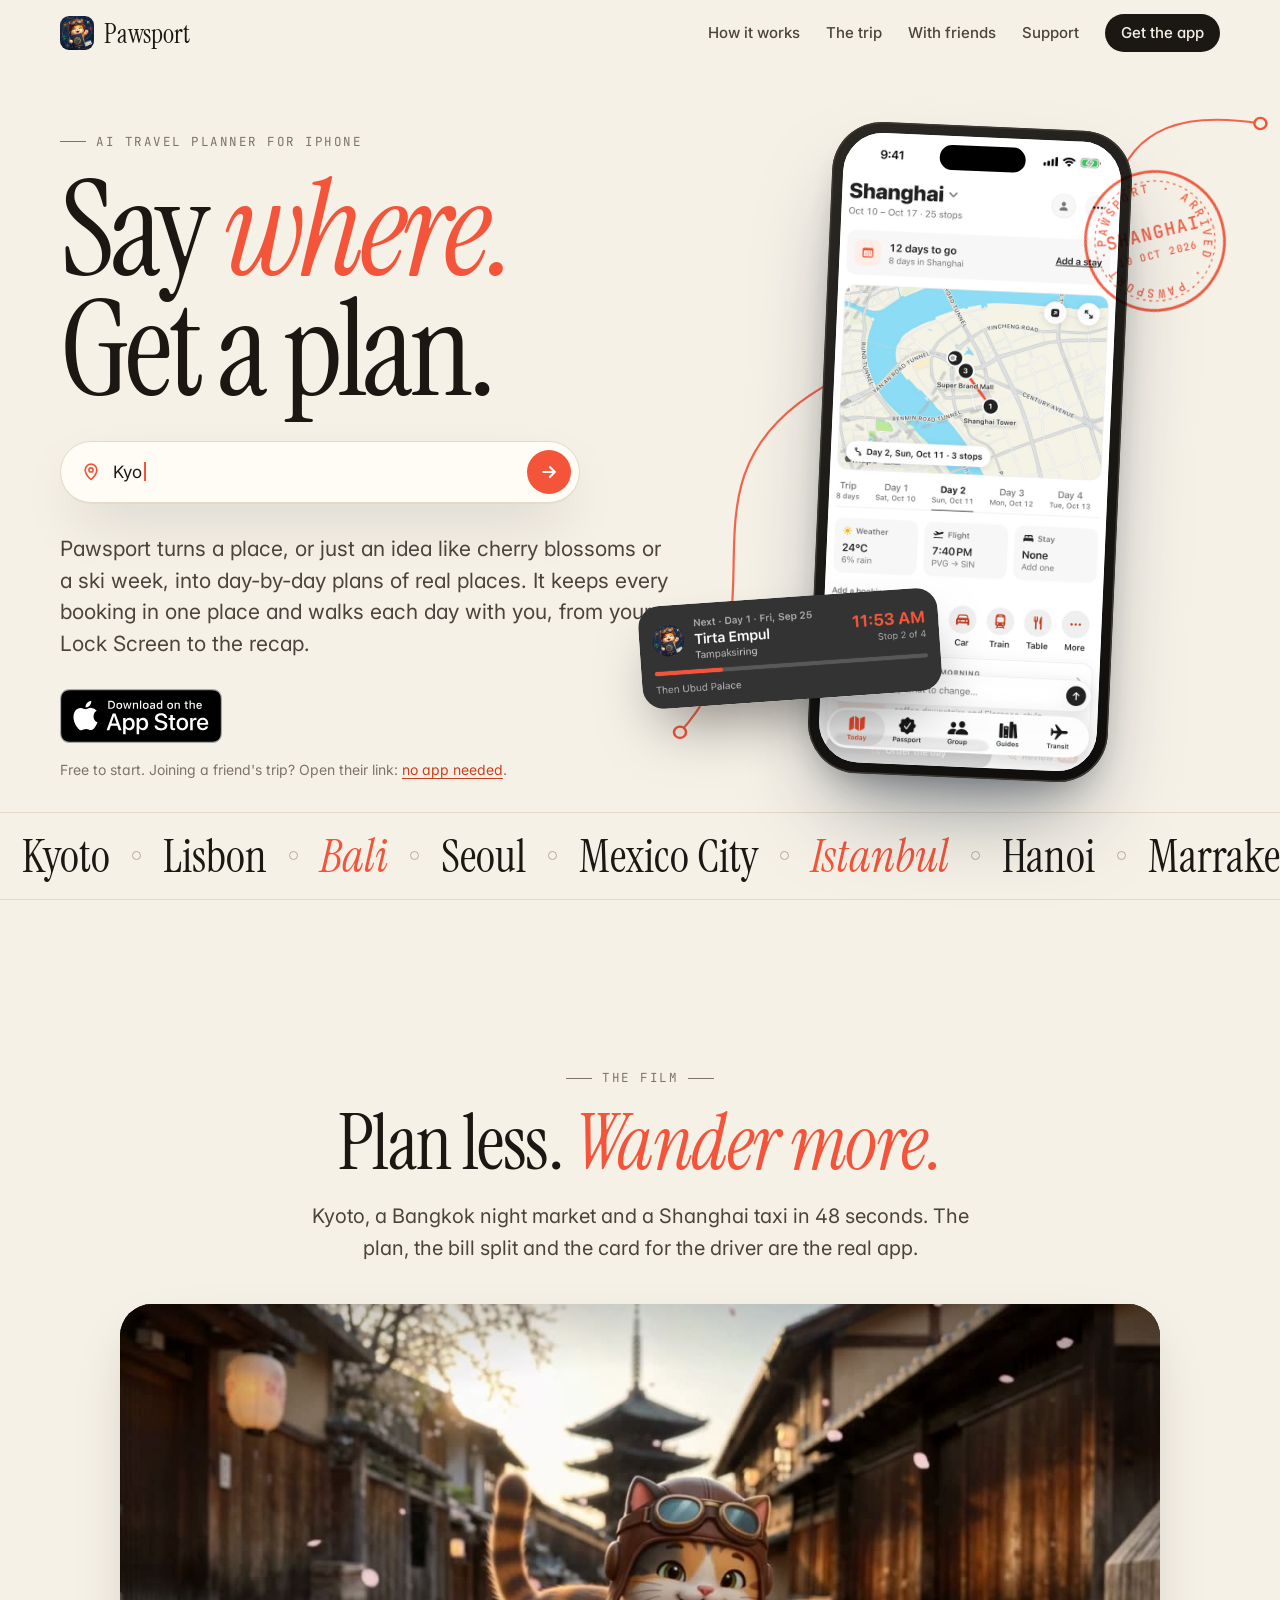
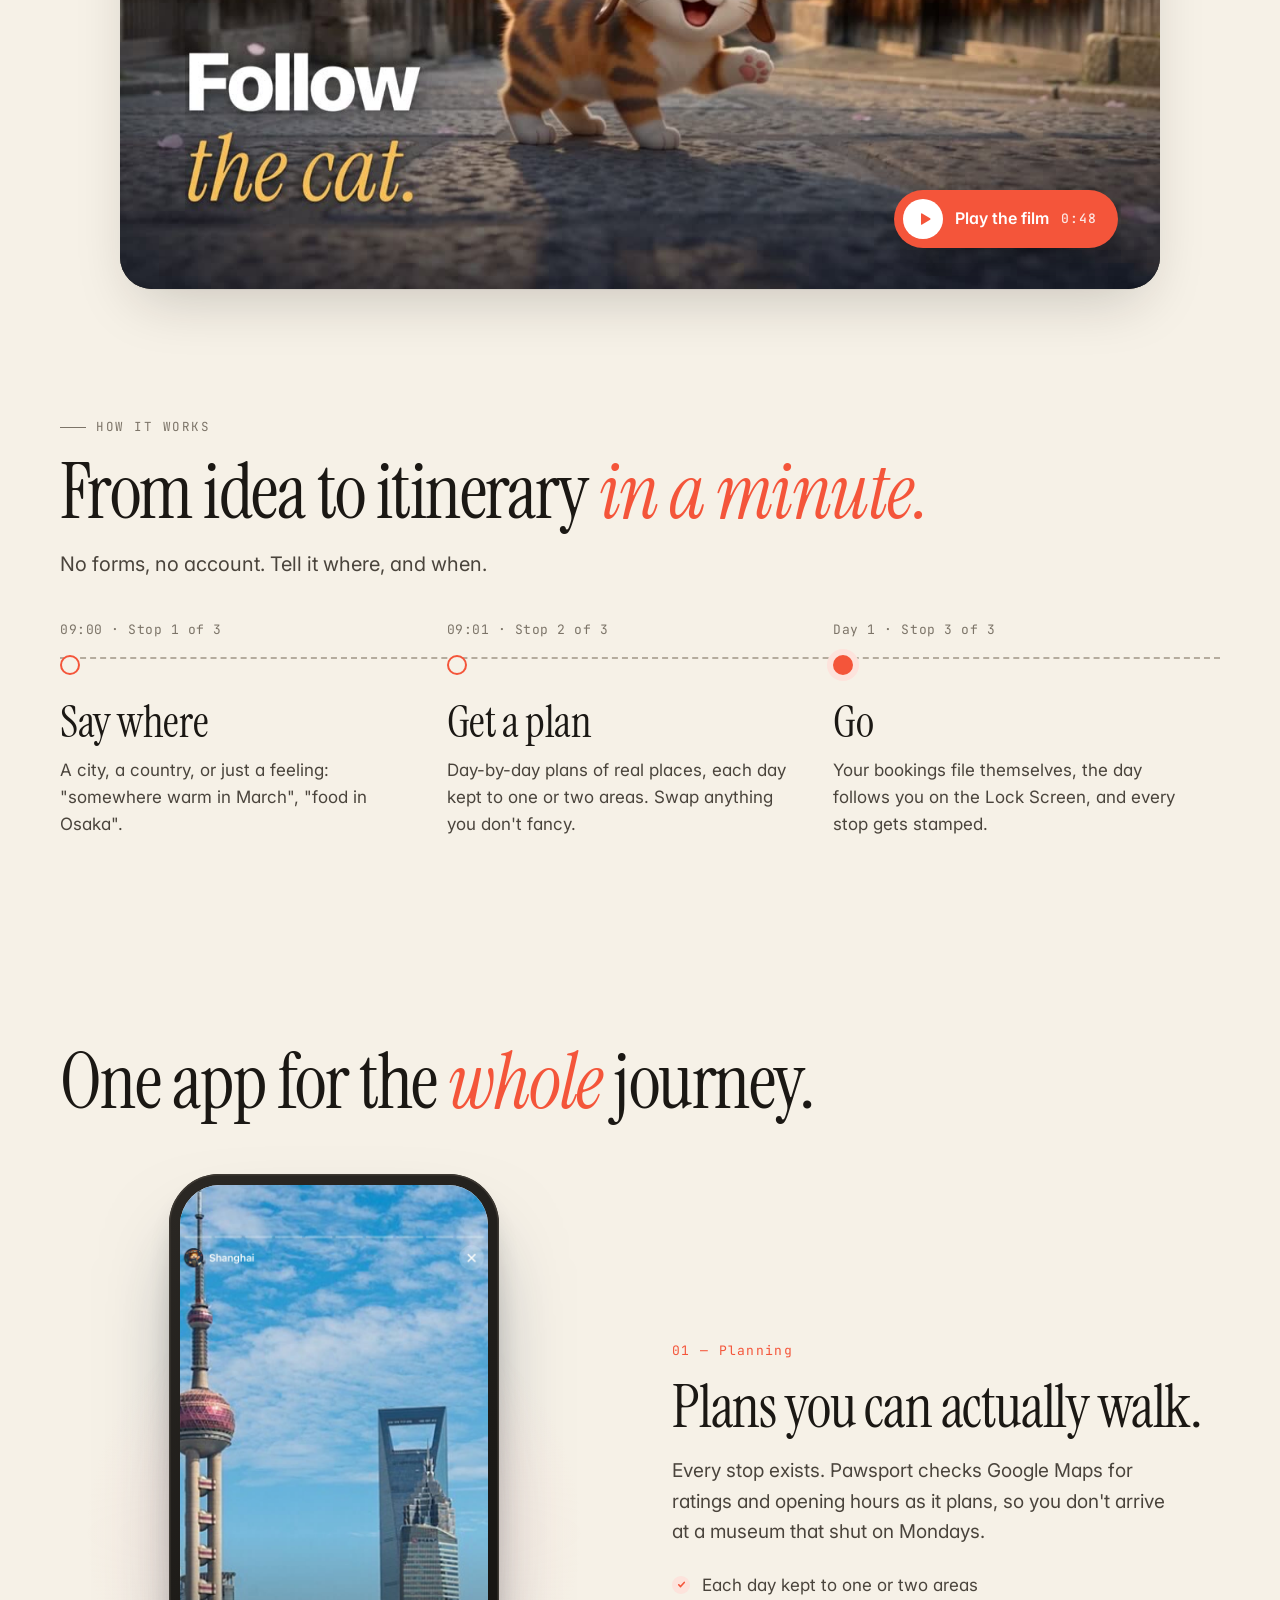
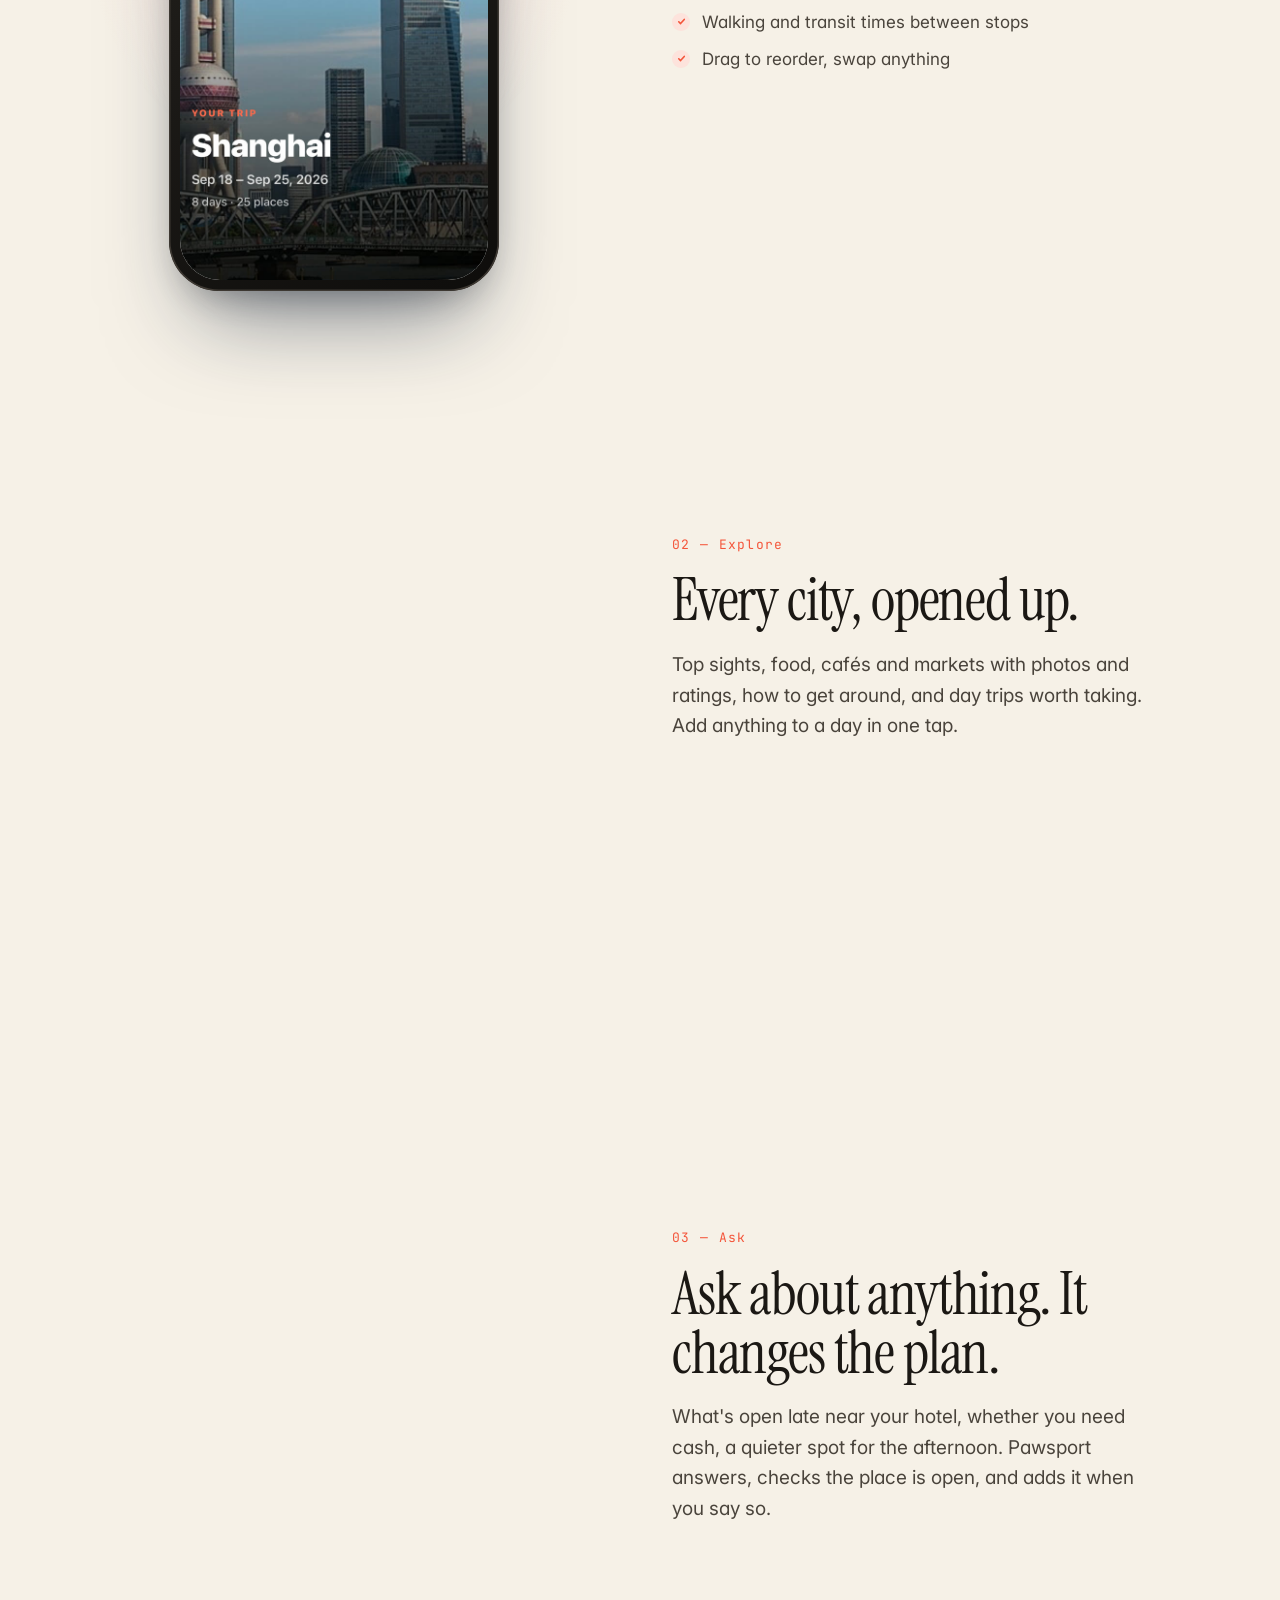
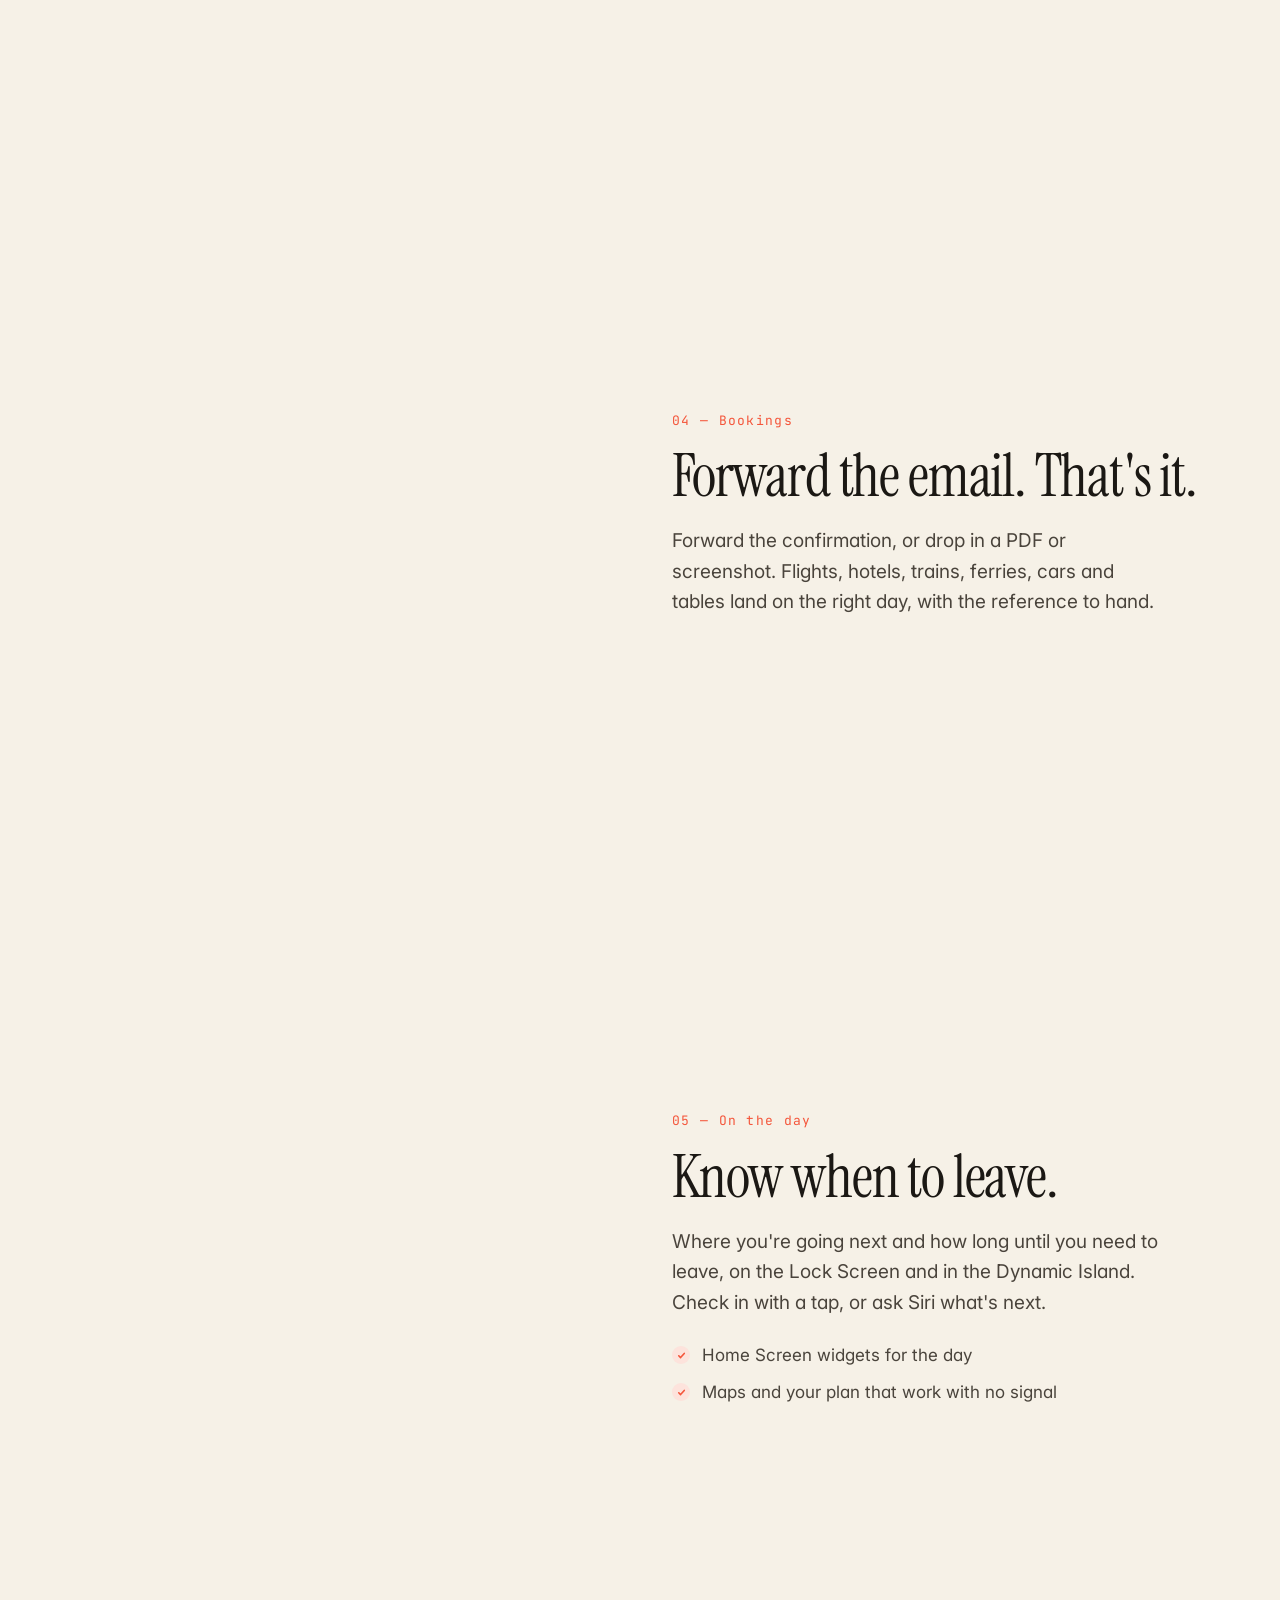
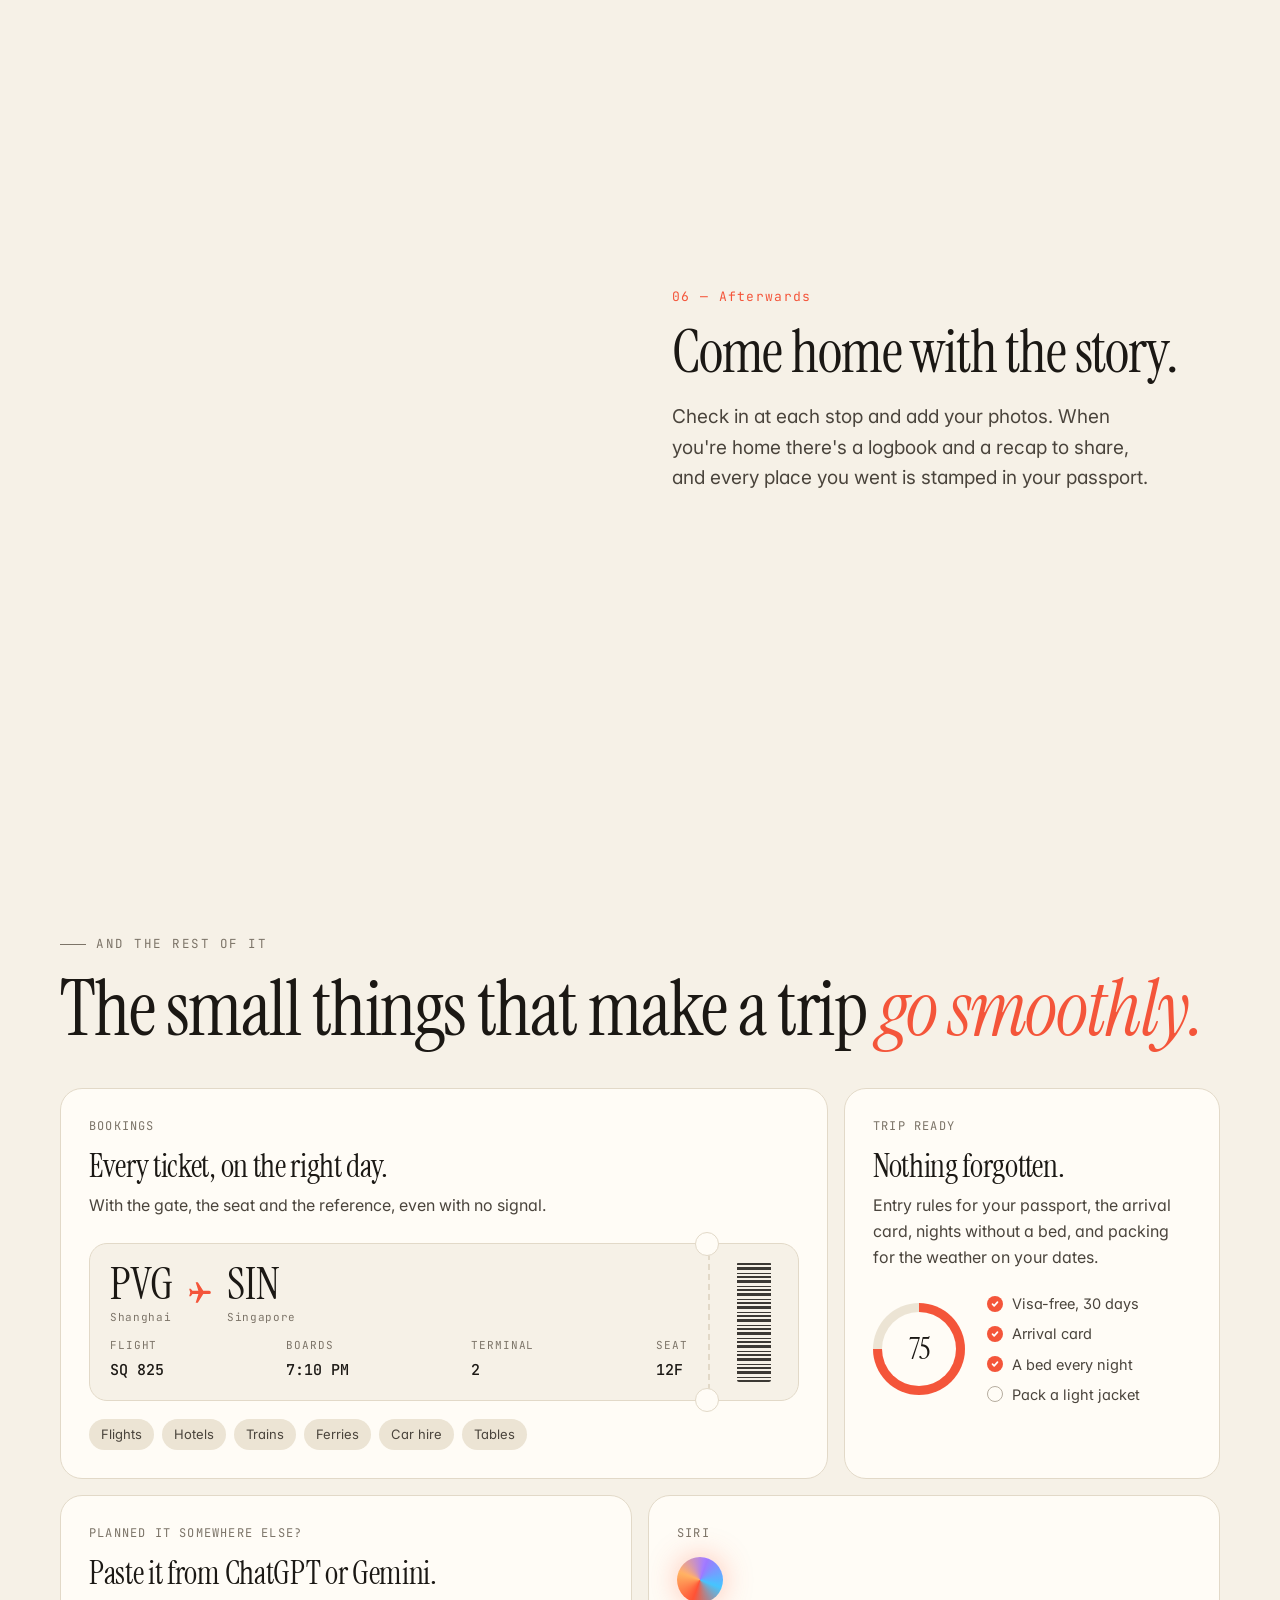
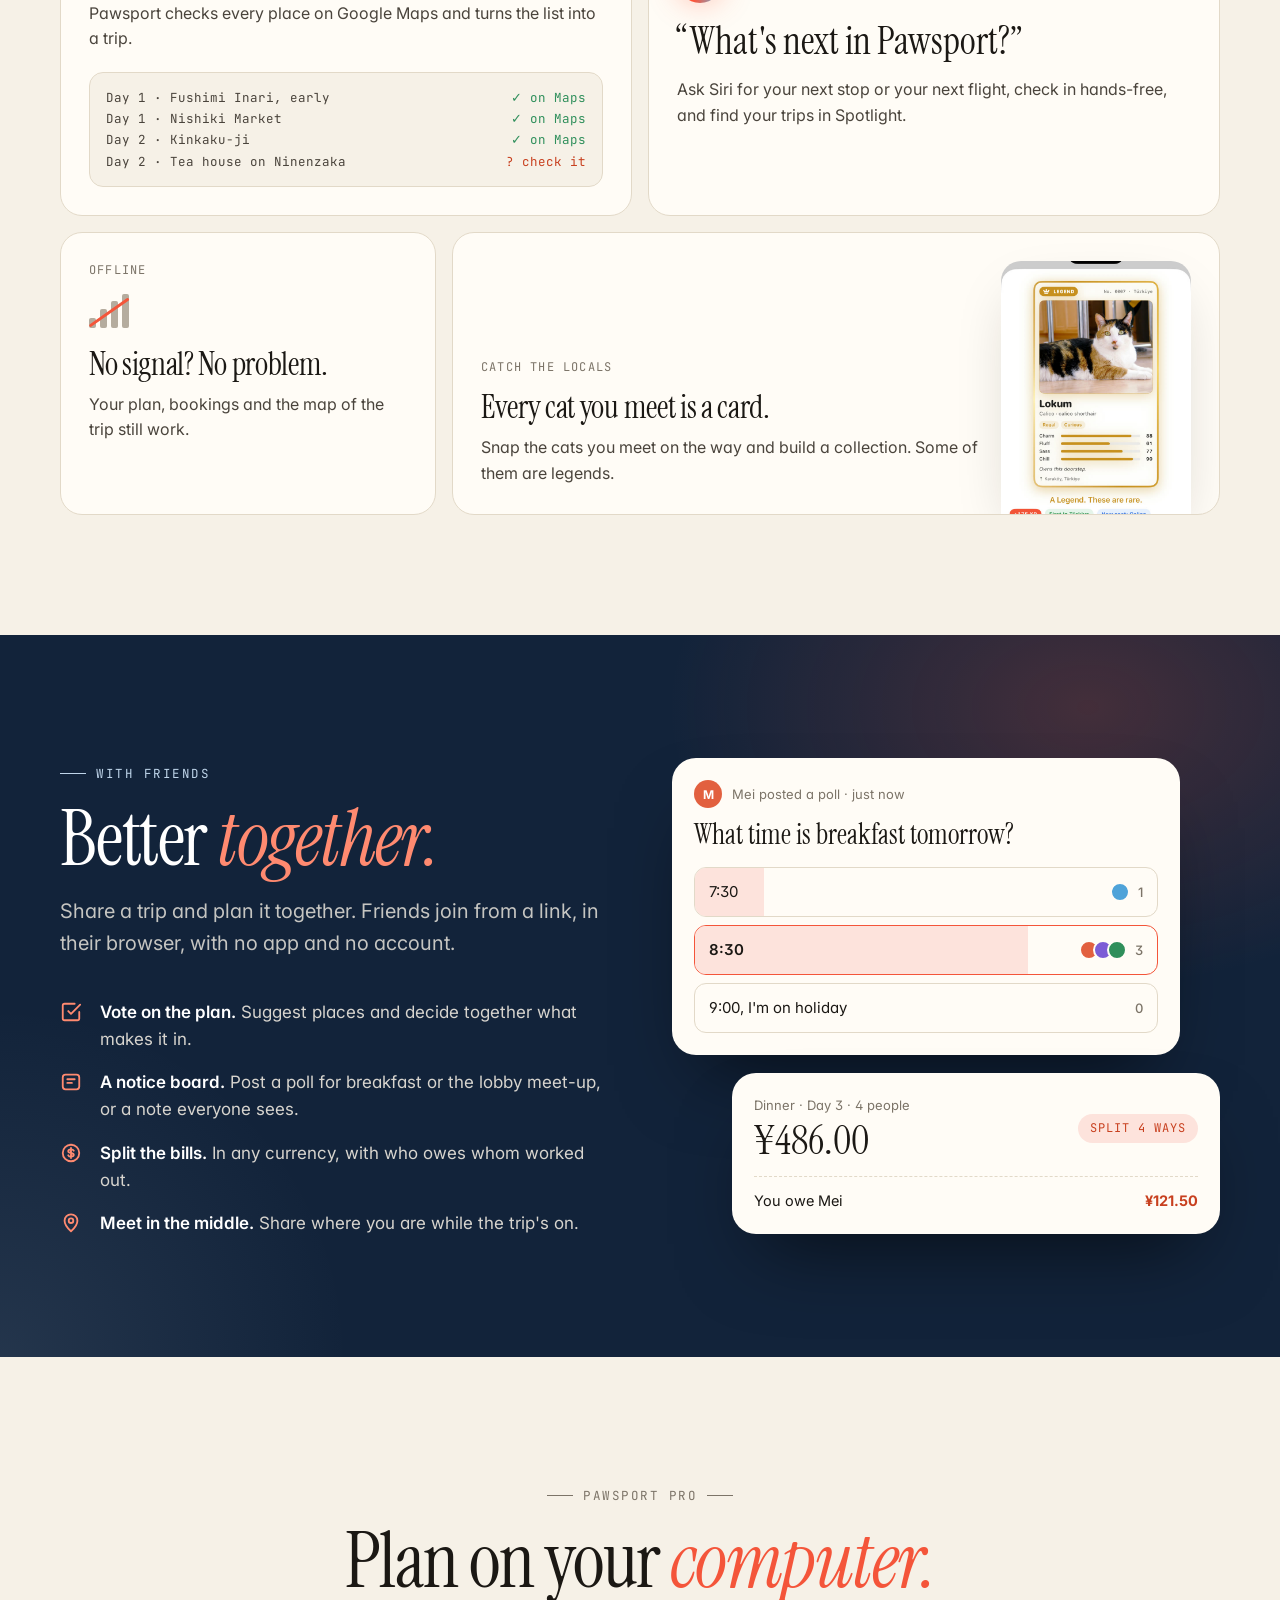
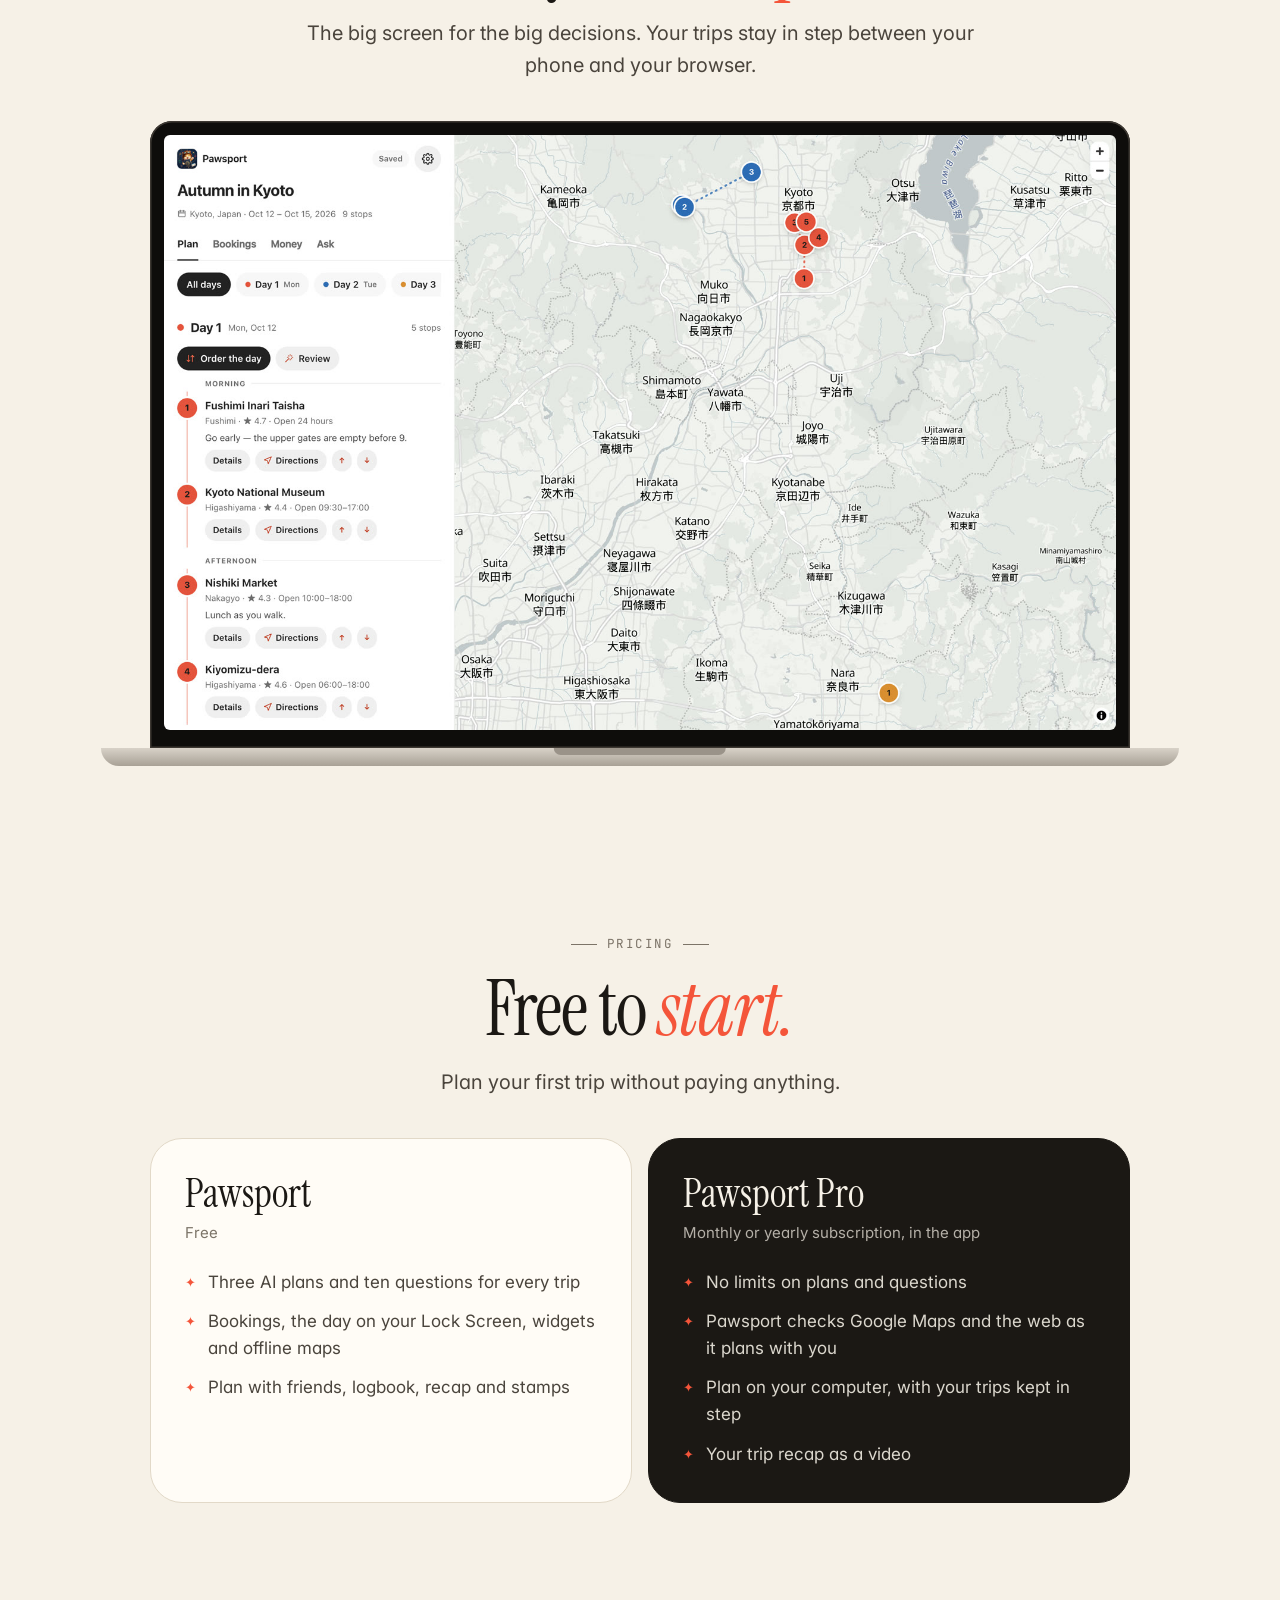
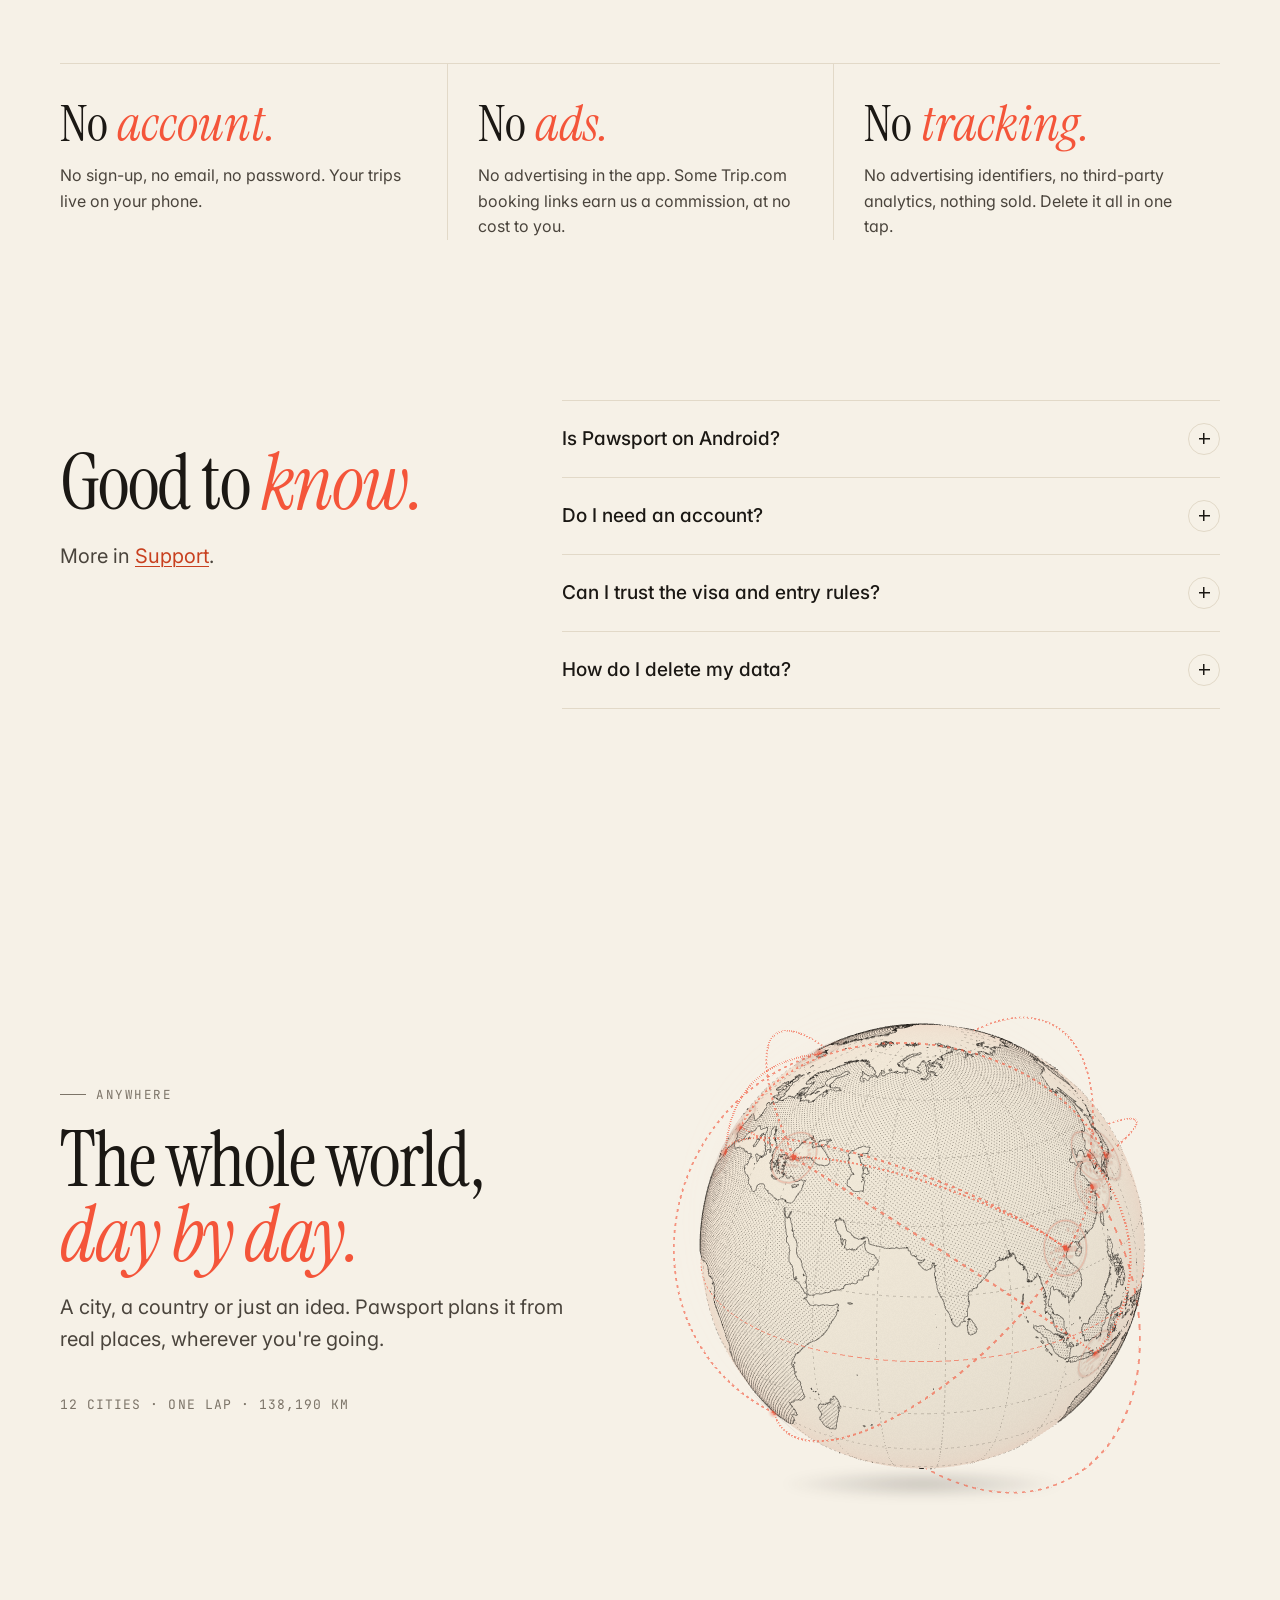
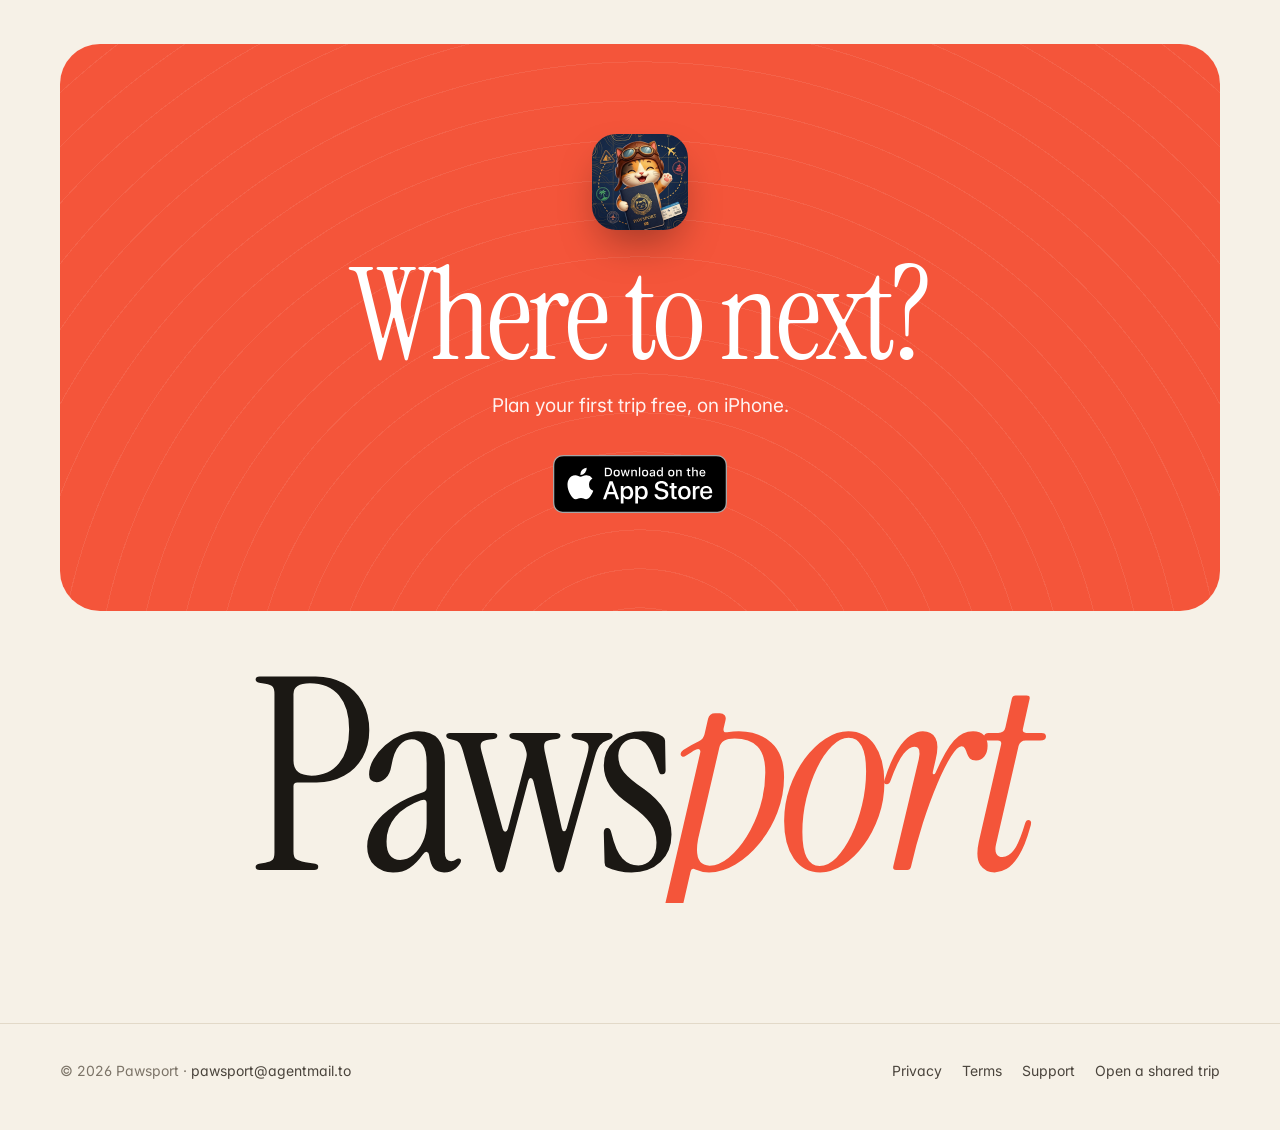
==== index.html @ 2b1a7c02 "Today zooms out between trips, and counts down on a globe before one With nothing on and nothing com" ====
<!doctype html>
<html lang="en">
<head>
<meta charset="utf-8">
<meta name="viewport" content="width=device-width, initial-scale=1, viewport-fit=cover">
<title>Pawsport — AI travel planner and itinerary app for iPhone</title>
<meta name="description" content="Say where you're going and get a day-by-day plan of real places. Every booking in one place, your next stop on the Lock Screen, and a recap of every trip.">
<meta name="theme-color" content="#F6F1E7" media="(prefers-color-scheme: light)">
<meta name="theme-color" content="#13110E" media="(prefers-color-scheme: dark)">
<meta name="apple-itunes-app" content="app-id=6808585130">
<link rel="canonical" href="https://pawsport.kachingz.com/">
<meta property="og:type" content="website">
<meta property="og:site_name" content="Pawsport">
<meta property="og:title" content="Pawsport — say where, get a plan">
<meta property="og:description" content="A travel planner that builds day-by-day plans from real places, keeps every booking in one place, and follows each day with you.">
<meta property="og:url" content="https://pawsport.kachingz.com/">
<meta property="og:image" content="https://pawsport.kachingz.com/img/01-where.jpg">
<meta name="twitter:card" content="summary_large_image">
<link rel="icon" href="img/icon-96.png">
<link rel="apple-touch-icon" href="img/apple-touch-icon.png">
<link rel="preconnect" href="https://fonts.googleapis.com">
<link rel="preconnect" href="https://fonts.gstatic.com" crossorigin>
<link rel="stylesheet" href="https://fonts.googleapis.com/css2?family=Instrument+Serif:ital@0;1&family=Inter:wght@400;500;600;700&family=JetBrains+Mono:wght@400;500&display=swap">
<link rel="stylesheet" href="site.css?v=5">
<script>document.documentElement.classList.add('js')</script>
<script type="application/ld+json">
{"@context":"https://schema.org","@type":"MobileApplication","name":"Pawsport","operatingSystem":"iOS","applicationCategory":"TravelApplication",
 "description":"AI travel planner and itinerary app: day-by-day plans of real places, bookings in one place, Lock Screen trip days and trip recaps.",
 "offers":{"@type":"Offer","price":"0","priceCurrency":"USD"},"url":"https://pawsport.kachingz.com/"}
</script>
</head>
<body>
<header class="top" id="top">
  <div class="wrap">
    <a class="brand" href="./"><img src="img/icon-96.png" alt="">Pawsport</a>
    <nav class="nav">
      <a class="hide-sm" href="#how">How it works</a>
      <a class="hide-sm" href="#trip">The trip</a>
      <a class="hide-sm" href="#friends">With friends</a>
      <a class="hide-sm" href="support.html">Support</a>
      <a class="btn btn-ink btn-small" href="https://apps.apple.com/app/id6808585130?ct=site">Get the app</a>
    </nav>
  </div>
</header>

<main>
<section class="hero">
  <div class="wrap">
    <div>
      <p class="eyebrow rv">AI travel planner for iPhone</p>
      <h1><span class="l rv" style="--d:.05s">Say <em>where.</em></span><span class="l rv" style="--d:.18s">Get a plan.</span></h1>
      <div class="ask rv" style="--d:.3s" aria-hidden="true">
        <svg class="pin" viewBox="0 0 24 24" fill="none" stroke="currentColor" stroke-width="2" stroke-linecap="round" stroke-linejoin="round"><path d="M12 21s-7-6.2-7-11.5A7 7 0 0 1 19 9.5C19 14.8 12 21 12 21z"/><circle cx="12" cy="9.5" r="2.5"/></svg>
        <span class="q" id="typed">Kyoto in cherry blossom season</span>
        <span class="go"><svg viewBox="0 0 24 24" fill="none" stroke="currentColor" stroke-width="2.4" stroke-linecap="round" stroke-linejoin="round"><path d="M5 12h14M13 6l6 6-6 6"/></svg></span>
      </div>
      <p class="lede rv" style="--d:.4s">Pawsport turns a place, or just an idea like cherry blossoms or a ski week, into day-by-day plans of real places. It keeps every booking in one place and walks each day with you, from your Lock Screen to the recap.</p>
      <div class="ctas rv" style="--d:.5s">
        <a class="badge-link" href="https://apps.apple.com/app/id6808585130?ct=site"><img class="store-badge badge-light" src="img/app-store-badge-black.svg" alt="Download on the App Store" width="162" height="54"><img class="store-badge badge-dark" src="img/app-store-badge-white.svg" alt="Download on the App Store" width="162" height="54"></a>
      </div>
      <p class="note rv" style="--d:.55s">Free to start. Joining a friend's trip? Open their link: <a href="https://ai.kachingz.com/pawsport-app/">no app needed</a>.</p>
    </div>

    <div class="stage">
      <svg class="route" viewBox="0 0 640 760" preserveAspectRatio="none" aria-hidden="true">
        <path id="flight" class="draw" d="M40 690 C 150 560, 30 430, 170 330 S 460 250, 470 140 S 560 30, 620 40"/>
        <circle cx="40" cy="690" r="6"/>
        <circle cx="620" cy="40" r="6"/>
        <g class="plane"><path d="M-9 0 L9 0 M2 -7 L6 0 L2 7 M-7 -3 L-5 0 L-7 3" stroke="var(--coral)" stroke-width="2.2" fill="none" stroke-linecap="round" stroke-linejoin="round"/>
          <animateMotion dur="9s" begin="1.2s" repeatCount="indefinite" rotate="auto" keyPoints="0;1" keyTimes="0;1" calcMode="spline" keySplines=".45 0 .55 1"><mpath href="#flight"/></animateMotion></g>
      </svg>
      <div class="phone px" data-speed="-0.06"><div class="screen"><img src="img/app/today.jpg" alt="Pawsport's Today screen: a 12-day Shanghai trip with the day's stops on a map" width="660" height="1434"></div></div>
      <img class="livecard px" data-speed="-0.16" src="img/app/live-card.png" alt="The next stop on the Lock Screen: Tirta Empul at 11:53, stop 2 of 4" width="900" height="310">
      <svg class="stamp px" data-speed="0.12" viewBox="0 0 160 160" aria-hidden="true">
        <circle cx="80" cy="80" r="74" fill="none" stroke="currentColor" stroke-width="3"/>
        <circle cx="80" cy="80" r="64" fill="none" stroke="currentColor" stroke-width="1.2" stroke-dasharray="3 4"/>
        <defs><path id="arc" d="M80 80 m-52 0 a52 52 0 1 1 104 0 a52 52 0 1 1 -104 0"/></defs>
        <text font-size="12.5" letter-spacing="3"><textPath href="#arc" startOffset="2%">PAWSPORT · ARRIVED · PAWSPORT · ARRIVED ·</textPath></text>
        <text x="80" y="78" text-anchor="middle" font-size="19" letter-spacing="1">SHANGHAI</text>
        <text x="80" y="98" text-anchor="middle" font-size="11" letter-spacing="1.5">10 OCT 2026</text>
      </svg>
    </div>
  </div>

  <div class="marquee" aria-hidden="true">
    <div class="track">
      <span>Kyoto</span><i></i><span>Lisbon</span><i></i><span>Bali</span><i></i><span>Seoul</span><i></i><span>Mexico City</span><i></i><span>Istanbul</span><i></i><span>Hanoi</span><i></i><span>Marrakech</span><i></i><span>Reykjavík</span><i></i><span>Cape Town</span><i></i><span>Shanghai</span><i></i><span>Buenos Aires</span><i></i>
      <span>Kyoto</span><i></i><span>Lisbon</span><i></i><span>Bali</span><i></i><span>Seoul</span><i></i><span>Mexico City</span><i></i><span>Istanbul</span><i></i><span>Hanoi</span><i></i><span>Marrakech</span><i></i><span>Reykjavík</span><i></i><span>Cape Town</span><i></i><span>Shanghai</span><i></i><span>Buenos Aires</span><i></i>
    </div>
  </div>
</section>

<section class="section film" id="film">
  <div class="wrap">
    <div class="center">
      <p class="eyebrow rv">The film</p>
      <h2 class="h2 rv">Plan less. <em>Wander more.</em></h2>
      <p class="sub rv">Kyoto, a Bangkok night market and a Shanghai taxi in 48 seconds. The plan, the bill split and the card for the driver are the real app.</p>
    </div>
    <div class="player rv" id="player">
      <a href="film/follow-the-cat.mp4" aria-label="Play the film, 48 seconds, with sound">
        <img src="img/film-cover.jpg" alt="" width="1280" height="720" loading="lazy">
        <span class="play"><i><svg viewBox="0 0 24 24" fill="currentColor" aria-hidden="true"><path d="M8 5.5v13a1 1 0 0 0 1.5.86l10.6-6.5a1 1 0 0 0 0-1.72L9.5 4.64A1 1 0 0 0 8 5.5z"/></svg></i><span class="t">Play the film</span><b>0:48</b></span>
      </a>
    </div>
  </div>
</section>

<section class="section" id="how">
  <div class="wrap">
    <p class="eyebrow rv">How it works</p>
    <h2 class="h2 rv">From idea to itinerary <em>in a minute.</em></h2>
    <p class="sub rv">No forms, no account. Tell it where, and when.</p>
    <ol class="legs">
      <li class="rv"><span class="t">09:00 · Stop 1 of 3</span><div class="dot"></div><h3>Say where</h3><p>A city, a country, or just a feeling: "somewhere warm in March", "food in Osaka".</p></li>
      <li class="rv" style="--d:.12s"><span class="t">09:01 · Stop 2 of 3</span><div class="dot"></div><h3>Get a plan</h3><p>Day-by-day plans of real places, each day kept to one or two areas. Swap anything you don't fancy.</p></li>
      <li class="rv" style="--d:.24s"><span class="t">Day 1 · Stop 3 of 3</span><div class="dot"></div><h3>Go</h3><p>Your bookings file themselves, the day follows you on the Lock Screen, and every stop gets stamped.</p></li>
    </ol>
  </div>
</section>

<section class="section tight" id="trip">
  <div class="wrap">
    <p class="eyebrow rv">The trip, start to finish</p>
    <h2 class="h2 rv">One app for the <em>whole</em> journey.</h2>
    <div class="chapters">
      <div class="sticky" aria-hidden="true">
        <div class="ring"></div>
        <div class="phone"><div class="screen" id="screens">
          <img class="on" src="img/app/itinerary.jpg" alt="">
          <img src="img/app/explore.jpg" alt="" loading="lazy">
          <img src="img/app/ask.jpg" alt="" loading="lazy">
          <img src="img/app/transit.jpg" alt="" loading="lazy">
          <div class="lock"><div class="di"><span><img src="img/icon-96.png" alt="">Tirta Empul</span><b>11:53</b></div><span class="d">Friday 25 September</span><span class="tm">9:41</span><img class="lc" src="img/app/live-card.png" alt="" loading="lazy"></div>
          <img src="img/app/recap-cover.jpg" alt="" loading="lazy">
        </div></div>
      </div>
      <div>
        <article class="chapter" data-i="0">
          <figure><div class="phone"><div class="screen"><img src="img/app/itinerary.jpg" alt="A day of the itinerary with stops, walking times and bookings" loading="lazy"></div></div></figure>
          <p class="n">01 — Planning</p>
          <h3>Plans you can actually walk.</h3>
          <p>Every stop exists. Pawsport checks Google Maps for ratings and opening hours as it plans, so you don't arrive at a museum that shut on Mondays.</p>
          <ul class="ticks"><li>Each day kept to one or two areas</li><li>Walking and transit times between stops</li><li>Drag to reorder, swap anything</li></ul>
        </article>
        <article class="chapter" data-i="1">
          <figure><div class="phone"><div class="screen"><img src="img/app/explore.jpg" alt="Explore Shanghai: top sights with photos and ratings" loading="lazy"></div></div></figure>
          <p class="n">02 — Explore</p>
          <h3>Every city, opened up.</h3>
          <p>Top sights, food, cafés and markets with photos and ratings, how to get around, and day trips worth taking. Add anything to a day in one tap.</p>
        </article>
        <article class="chapter" data-i="2">
          <figure><div class="phone"><div class="screen"><img src="img/app/ask.jpg" alt="Asking Pawsport for soup dumplings near Yu Garden, and it adds one to the plan" loading="lazy"></div></div></figure>
          <p class="n">03 — Ask</p>
          <h3>Ask about anything. It changes the plan.</h3>
          <p>What's open late near your hotel, whether you need cash, a quieter spot for the afternoon. Pawsport answers, checks the place is open, and adds it when you say so.</p>
        </article>
        <article class="chapter" data-i="3">
          <figure><div class="phone"><div class="screen"><img src="img/app/transit.jpg" alt="A flight from Shanghai to Singapore filed with its gate and terminal" loading="lazy"></div></div></figure>
          <p class="n">04 — Bookings</p>
          <h3>Forward the email. That's it.</h3>
          <p>Forward the confirmation, or drop in a PDF or screenshot. Flights, hotels, trains, ferries, cars and tables land on the right day, with the reference to hand.</p>
        </article>
        <article class="chapter" data-i="4">
          <figure><div class="phone"><div class="screen"><div class="lock"><div class="di"><span><img src="img/icon-96.png" alt="">Tirta Empul</span><b>11:53</b></div><span class="d">Friday 25 September</span><span class="tm">9:41</span><img class="lc" src="img/app/live-card.png" alt="The next stop and its time on the Lock Screen" loading="lazy"></div></div></div></figure>
          <p class="n">05 — On the day</p>
          <h3>Know when to leave.</h3>
          <p>Where you're going next and how long until you need to leave, on the Lock Screen and in the Dynamic Island. Check in with a tap, or ask Siri what's next.</p>
          <ul class="ticks"><li>Home Screen widgets for the day</li><li>Maps and your plan that work with no signal</li></ul>
        </article>
        <article class="chapter" data-i="5">
          <figure><div class="phone"><div class="screen"><img src="img/app/recap-cover.jpg" alt="The recap of a Shanghai trip" loading="lazy"></div></div></figure>
          <p class="n">06 — Afterwards</p>
          <h3>Come home with the story.</h3>
          <p>Check in at each stop and add your photos. When you're home there's a logbook and a recap to share, and every place you went is stamped in your passport.</p>
        </article>
      </div>
    </div>
  </div>
</section>

<section class="section tight">
  <div class="wrap">
    <p class="eyebrow rv">And the rest of it</p>
    <h2 class="h2 rv">The small things that make a trip <em>go smoothly.</em></h2>
    <div class="bento" style="margin-top:40px">
      <div class="tile w4 rv">
        <p class="k">Bookings</p>
        <h3>Every ticket, on the right day.</h3>
        <p>With the gate, the seat and the reference, even with no signal.</p>
        <div class="pass" aria-hidden="true">
          <div class="main">
            <div class="cities"><div>PVG<small>Shanghai</small></div><svg viewBox="0 0 24 24" fill="currentColor"><path d="M21 16v-2l-8-5V3.5a1.5 1.5 0 0 0-3 0V9l-8 5v2l8-2.5V19l-2 1.5V22l3.5-1 3.5 1v-1.5L13 19v-5.5z" transform="rotate(90 12 12)"/></svg><div>SIN<small>Singapore</small></div></div>
            <div class="row"><span>Flight<b>SQ 825</b></span><span>Boards<b>7:10 PM</b></span><span>Terminal<b>2</b></span><span>Seat<b>12F</b></span></div>
          </div>
          <div class="stub"><div class="bars"></div></div>
        </div>
        <div class="filed"><span>Flights</span><span>Hotels</span><span>Trains</span><span>Ferries</span><span>Car hire</span><span>Tables</span></div>
      </div>
      <div class="tile w2 rv" style="--d:.1s">
        <p class="k">Trip ready</p>
        <h3>Nothing forgotten.</h3>
        <p>Entry rules for your passport, the arrival card, nights without a bed, and packing for the weather on your dates.</p>
        <div class="ready" aria-hidden="true">
          <div class="ring" id="ring"><b id="ringn">75</b></div>
          <ul><li class="ok"><i></i>Visa-free, 30 days</li><li class="ok"><i></i>Arrival card</li><li class="ok"><i></i>A bed every night</li><li><i></i>Pack a light jacket</li></ul>
        </div>
      </div>
      <div class="tile w3 rv">
        <p class="k">Planned it somewhere else?</p>
        <h3>Paste it from ChatGPT or Gemini.</h3>
        <p>Pawsport checks every place on Google Maps and turns the list into a trip.</p>
        <div class="paste" aria-hidden="true">
          <div><span>Day 1 · Fushimi Inari, early</span><span class="v">✓ on Maps</span></div>
          <div><span>Day 1 · Nishiki Market</span><span class="v">✓ on Maps</span></div>
          <div><span>Day 2 · Kinkaku-ji</span><span class="v">✓ on Maps</span></div>
          <div><span>Day 2 · Tea house on Ninenzaka</span><span class="x">? check it</span></div>
        </div>
      </div>
      <div class="tile w3 rv" style="--d:.1s">
        <p class="k">Siri</p>
        <p class="say">“What's next in Pawsport?”</p>
        <p>Ask Siri for your next stop or your next flight, check in hands-free, and find your trips in Spotlight.</p>
      </div>
      <div class="tile w2 rv">
        <p class="k">Offline</p>
        <div class="nosignal" aria-hidden="true"><i style="height:30%"></i><i style="height:55%"></i><i style="height:78%"></i><i style="height:100%"></i></div>
        <h3>No signal? No problem.</h3>
        <p>Your plan, bookings and the map of the trip still work.</p>
      </div>
      <div class="tile w4 cat-tile rv" style="--d:.1s">
        <div class="txt">
          <p class="k">Catch the locals</p>
          <h3>Every cat you meet is a card.</h3>
          <p>Snap the cats you meet on the way and build a collection. Some of them are legends.</p>
        </div>
        <img src="img/app/reveal.jpg" alt="A legendary cat card for Lokum, met in Türkiye" loading="lazy">
      </div>
    </div>
  </div>
</section>

<section class="section friends" id="friends">
  <div class="wrap">
    <div>
      <p class="eyebrow rv">With friends</p>
      <h2 class="h2 rv">Better <em>together.</em></h2>
      <p class="sub rv">Share a trip and plan it together. Friends join from a link, in their browser, with no app and no account.</p>
      <ul class="pts">
        <li class="rv"><svg viewBox="0 0 24 24" fill="none" stroke="currentColor" stroke-width="2" stroke-linecap="round" stroke-linejoin="round"><path d="M9 11l3 3L22 4"/><path d="M21 12v7a2 2 0 0 1-2 2H5a2 2 0 0 1-2-2V5a2 2 0 0 1 2-2h11"/></svg><span><b>Vote on the plan.</b> Suggest places and decide together what makes it in.</span></li>
        <li class="rv" style="--d:.08s"><svg viewBox="0 0 24 24" fill="none" stroke="currentColor" stroke-width="2" stroke-linecap="round" stroke-linejoin="round"><rect x="3" y="4" width="18" height="16" rx="3"/><path d="M8 9h8M8 13h5"/></svg><span><b>A notice board.</b> Post a poll for breakfast or the lobby meet-up, or a note everyone sees.</span></li>
        <li class="rv" style="--d:.16s"><svg viewBox="0 0 24 24" fill="none" stroke="currentColor" stroke-width="2" stroke-linecap="round" stroke-linejoin="round"><circle cx="12" cy="12" r="9"/><path d="M15 9.5c-.5-1-1.6-1.5-3-1.5-1.7 0-3 .9-3 2s1.3 1.7 3 2 3 .9 3 2-1.3 2-3 2c-1.4 0-2.5-.5-3-1.5M12 6.5v11"/></svg><span><b>Split the bills.</b> In any currency, with who owes whom worked out.</span></li>
        <li class="rv" style="--d:.24s"><svg viewBox="0 0 24 24" fill="none" stroke="currentColor" stroke-width="2" stroke-linecap="round" stroke-linejoin="round"><path d="M12 21s-7-6.2-7-11.5A7 7 0 0 1 19 9.5C19 14.8 12 21 12 21z"/><circle cx="12" cy="9.5" r="2.5"/></svg><span><b>Meet in the middle.</b> Share where you are while the trip's on.</span></li>
      </ul>
    </div>
    <div class="cards" aria-hidden="true">
      <div class="gcard poll-card rv" id="poll">
        <div class="hd"><span class="av" style="background:#E2603F">M</span>Mei posted a poll · just now</div>
        <h4>What time is breakfast tomorrow?</h4>
        <div class="opt"><span class="fill" data-w="20"></span><span>7:30</span><span class="vs"><span class="faces"><i style="background:#4FA3D9"></i></span><span class="c">1</span></span></div>
        <div class="opt lead"><span class="fill" data-w="60"></span><span>8:30</span><span class="vs"><span class="faces" id="faces"><i style="background:#E2603F"></i><i style="background:#7C5CD6"></i></span><span class="c" id="leadc">2</span></span></div>
        <div class="opt"><span class="fill" data-w="0"></span><span>9:00, I'm on holiday</span><span class="vs"><span class="c">0</span></span></div>
      </div>
      <div class="gcard split-card rv" style="--d:.15s" id="split">
        <div><div class="hd" style="margin:0 0 4px">Dinner · Day 3 · 4 people</div><span class="amt">¥<span id="amt">0.00</span></span></div>
        <span class="pill">Split 4 ways</span>
        <div class="who"><span>You owe Mei</span><b>¥<span id="owe">0.00</span></b></div>
      </div>
    </div>
  </div>
</section>

<section class="section">
  <div class="wrap center">
    <p class="eyebrow rv">Pawsport Pro</p>
    <h2 class="h2 rv">Plan on your <em>computer.</em></h2>
    <p class="sub rv">The big screen for the big decisions. Your trips stay in step between your phone and your browser.</p>
    <div class="laptop" id="laptop">
      <div class="lid"><img src="img/app/web.jpg" alt="The Pawsport planner in a web browser: a Kyoto trip with a map and the day's stops" width="1600" height="1000" loading="lazy"></div>
      <div class="base"></div>
    </div>
  </div>
</section>

<section class="section tight">
  <div class="wrap">
    <div class="center"><p class="eyebrow rv">Pricing</p>
    <h2 class="h2 rv">Free to <em>start.</em></h2>
    <p class="sub rv">Plan your first trip without paying anything.</p></div>
    <div class="plans">
      <div class="plan rv">
        <h3>Pawsport</h3><p class="price">Free</p>
        <ul>
          <li>Three AI plans and ten questions for every trip</li>
          <li>Bookings, the day on your Lock Screen, widgets and offline maps</li>
          <li>Plan with friends, logbook, recap and stamps</li>
        </ul>
      </div>
      <div class="plan pro rv" style="--d:.1s">
        <h3>Pawsport Pro</h3><p class="price">Monthly or yearly subscription, in the app</p>
        <ul>
          <li>No limits on plans and questions</li>
          <li>Pawsport checks Google Maps and the web as it plans with you</li>
          <li>Plan on your computer, with your trips kept in step</li>
          <li>Your trip recap as a video</li>
        </ul>
      </div>
    </div>
  </div>
</section>

<section class="section tight">
  <div class="wrap">
    <div class="promise">
      <div class="rv"><b>No <em>account.</em></b><span>No sign-up, no email, no password. Your trips live on your phone.</span></div>
      <div class="rv" style="--d:.1s"><b>No <em>ads.</em></b><span>No advertising in the app. Some Trip.com booking links earn us a commission, at no cost to you.</span></div>
      <div class="rv" style="--d:.2s"><b>No <em>tracking.</em></b><span>No advertising identifiers, no third-party analytics, nothing sold. Delete it all in one tap.</span></div>
    </div>
  </div>
</section>

<section class="section tight">
  <div class="wrap faq">
    <div><p class="eyebrow rv">Questions</p><h2 class="h2 rv">Good to <em>know.</em></h2><p class="sub rv">More in <a href="support.html">Support</a>.</p></div>
    <div class="rv">
      <details><summary>Is Pawsport on Android?</summary><p>Not yet. Pawsport is for iPhone. Friends on Android can still join a trip you share: it opens in their browser.</p></details>
      <details><summary>Do I need an account?</summary><p>No. There's no sign-up, no email and no password. Your trips live on your phone.</p></details>
      <details><summary>Can I trust the visa and entry rules?</summary><p>Pawsport reads them from official sources and shows where and when it checked. Rules change, so always confirm with the embassy before you fly.</p></details>
      <details><summary>How do I delete my data?</summary><p>In the app, open your profile and tap <i>Delete my data</i>. It happens straight away. See the <a href="privacy.html">privacy policy</a> for what's kept and why.</p></details>
    </div>
  </div>
</section>

<section class="section globe-sec" id="anywhere">
  <div class="wrap globe-grid">
    <div>
      <p class="eyebrow rv">Anywhere</p>
      <h2 class="h2 rv">The whole world,<br> <em>day by day.</em></h2>
      <p class="sub rv">A city, a country or just an idea. Pawsport plans it from real places, wherever you're going.</p>
      <p class="globe-leg rv" id="globeLeg">12 cities · one lap · 138,190 km</p>
    </div>
    <div class="globe-box" role="img" aria-label="A globe with flight routes from Kyoto to Lisbon, Bali, Seoul, Mexico City, Istanbul, Hanoi, Marrakech, Reykjavík, Cape Town, Shanghai, Buenos Aires and back to Kyoto, with a passport stamp at each city.">
      <picture>
        <source media="(prefers-color-scheme: dark)" srcset="img/globe-dark-700.webp 700w, img/globe-dark-1100.webp 1100w" sizes="(max-width: 860px) min(520px, 100vw), 640px">
        <img src="img/globe-light-700.webp" srcset="img/globe-light-700.webp 700w, img/globe-light-1100.webp 1100w" sizes="(max-width: 860px) min(520px, 100vw), 640px" alt="" width="1100" height="1100" loading="lazy" decoding="async">
      </picture>
      <canvas aria-hidden="true"></canvas>
      <div class="globe-labels" aria-hidden="true"></div>
    </div>
  </div>
</section>

<section class="section tight">
  <div class="wrap">
    <div class="final rv">
      <img class="cat" src="img/icon-192.png" alt="">
      <h2>Where to next?</h2>
      <p>Plan your first trip free, on iPhone.</p>
      <a class="badge-link" href="https://apps.apple.com/app/id6808585130?ct=site"><img class="store-badge" src="img/app-store-badge-black.svg" alt="Download on the App Store" width="174" height="58" loading="lazy"></a>
    </div>
    <p class="bigmark" aria-hidden="true">Paws<em>port</em></p>
  </div>
</section>
</main>

<footer>
  <div class="wrap">
    <span>© 2026 Pawsport · <a href="mailto:pawsport@agentmail.to">pawsport@agentmail.to</a></span>
    <nav>
      <a href="privacy.html">Privacy</a>
      <a href="terms.html">Terms</a>
      <a href="support.html">Support</a>
      <a href="https://ai.kachingz.com/pawsport-app/">Open a shared trip</a>
    </nav>
  </div>
</footer>

<script>
(() => {
  const still = matchMedia('(prefers-reduced-motion: reduce)').matches;

  // Fade things in as they arrive.
  const rv = new IntersectionObserver(es => es.forEach(e => {
    if (e.isIntersecting) { e.target.classList.add('in'); rv.unobserve(e.target); }
  }), { rootMargin: '0px 0px -8% 0px' });
  document.querySelectorAll('.rv:not(.hero .rv)').forEach(el => rv.observe(el));

  // The ask bar types where people go.
  const typed = document.getElementById('typed');
  const ideas = ['Kyoto in cherry blossom season', 'Food in Osaka', 'Somewhere warm in March', 'Bali, 7 days, slow', 'A ski week in Hokkaido', 'Lisbon with my parents', 'Seoul for the cafés'];
  if (!still) {
    let i = 0, n = ideas[0].length, back = true;
    const tick = () => {
      const s = ideas[i];
      if (back) { n--; if (n === 0) { back = false; i = (i + 1) % ideas.length; } typed.textContent = s.slice(0, n); return setTimeout(tick, 28); }
      const t = ideas[i]; n++; typed.textContent = t.slice(0, n);
      if (n === t.length) { back = true; return setTimeout(tick, 2200); }
      setTimeout(tick, 55 + Math.random() * 60);
    };
    setTimeout(tick, 2600);
  }

  // The film loads only when someone presses play.
  const player = document.getElementById('player');
  player.querySelector('a').addEventListener('click', e => {
    e.preventDefault();
    const v = Object.assign(document.createElement('video'), { src: e.currentTarget.href, controls: true, playsInline: true, poster: player.querySelector('img').currentSrc });
    v.setAttribute('aria-label', 'Pawsport film: Follow the cat');
    player.replaceChildren(v);
    v.play().catch(() => {});
  });

  // The globe: its poster shows first; the live globe loads as it nears the
  // screen, unless motion is reduced or the browser is saving data.
  const globeBox = document.querySelector('.globe-box');
  if (!still && !navigator.connection?.saveData) {
    let started = false;
    const near = new IntersectionObserver(es => {
      if (!es[0].isIntersecting || started) return;
      started = true; near.disconnect();
      import('./globe.js?v=2').then(m => m.start(globeBox, { data: 'globe-data.bin?v=1' })).catch(() => {});
    }, { rootMargin: '600px 0px' });
    near.observe(globeBox);
  }

  // Header line, hero parallax, laptop opening.
  const top = document.getElementById('top');
  const px = [...document.querySelectorAll('.px')];
  const laptop = document.getElementById('laptop');
  let queued = false;
  const onScroll = () => {
    queued = false;
    const y = scrollY;
    top.classList.toggle('scrolled', y > 8);
    if (still) return;
    if (y < innerHeight * 1.2) px.forEach(el => el.style.translate = `0 ${(y * el.dataset.speed).toFixed(1)}px`);
    const r = laptop.getBoundingClientRect();
    const p = Math.min(1, Math.max(0, (innerHeight - r.top) / (innerHeight * .8)));
    laptop.style.transform = `perspective(1600px) rotateX(${((1 - p) * 24).toFixed(2)}deg) scale(${(.88 + .12 * p).toFixed(3)})`;
    laptop.style.opacity = (.35 + .65 * p).toFixed(2);
  };
  addEventListener('scroll', () => { if (!queued) { queued = true; requestAnimationFrame(onScroll); } }, { passive: true });
  onScroll();

  // Chapters: the phone shows the screen for the chapter in the middle of the window.
  const screens = [...document.getElementById('screens').children];
  const ch = new IntersectionObserver(es => es.forEach(e => {
    if (!e.isIntersecting) return;
    const i = +e.target.dataset.i;
    screens.forEach((s, k) => s.classList.toggle('on', k === i));
  }), { rootMargin: '-45% 0px -45% 0px' });
  document.querySelectorAll('.chapter').forEach(c => ch.observe(c));

  // Count a number up when it's seen.
  const count = (el, to, ms, dp = 0) => {
    if (still) { el.textContent = to.toFixed(dp); return; }
    const t0 = performance.now();
    const step = t => { const k = Math.min(1, (t - t0) / ms), e = 1 - Math.pow(1 - k, 3);
      el.textContent = (to * e).toFixed(dp); if (k < 1) requestAnimationFrame(step); };
    requestAnimationFrame(step);
  };
  const once = (el, fn, m = '0px 0px -20% 0px') => {
    const o = new IntersectionObserver(es => { if (es[0].isIntersecting) { fn(); o.disconnect(); } }, { rootMargin: m });
    o.observe(el);
  };

  // Trip ready ring fills.
  const ring = document.getElementById('ring');
  once(ring, () => {
    const n = document.getElementById('ringn');
    if (still) return;
    const t0 = performance.now();
    const step = t => { const k = Math.min(1, (t - t0) / 1400), v = 75 * (1 - Math.pow(1 - k, 3));
      ring.style.background = `conic-gradient(var(--coral) 0 ${v}%, var(--sand) ${v}% 100%)`; n.textContent = Math.round(v);
      if (k < 1) requestAnimationFrame(step); };
    requestAnimationFrame(step);
  });

  // The poll fills, then a new vote arrives.
  const poll = document.getElementById('poll');
  once(poll, () => {
    const fills = poll.querySelectorAll('.fill');
    setTimeout(() => fills.forEach(f => f.style.width = f.dataset.w + '%'), 300);
    setTimeout(() => {
      const face = document.createElement('i');
      face.style.background = '#2F8F5B';
      if (!still) face.animate([{ transform: 'scale(0)' }, { transform: 'scale(1.3)' }, { transform: 'scale(1)' }], { duration: 450, easing: 'ease-out' });
      document.getElementById('faces').appendChild(face);
      document.getElementById('leadc').textContent = '3';
      fills[0].style.width = '15%'; fills[1].style.width = '72%';
    }, 2200);
  });

  // The bill splits.
  once(document.getElementById('split'), () => {
    count(document.getElementById('amt'), 486, 1300, 2);
    setTimeout(() => count(document.getElementById('owe'), 121.5, 900, 2), 900);
  });
})();
</script>
</body>
</html>
---- site.css ----
/* Pawsport: the public site. A travel journal: warm paper, a serif that
   talks like a guidebook, mono for the ticket details, one coral accent.
   Legal pages (privacy, terms, support, 404) share the top bar, .doc and footer. */
:root {
  --coral: #F4553A; --coral-deep: #C8401F; --coral-soft: #FDE3DC;
  --ink: #1B1814; --hof: #4A443C; --muted: #7C7468; --faint: #B5AC9E;
  --paper: #F6F1E7; --card: #FFFCF6; --sand: #ECE4D4; --line: #E2D9C8;
  --navy: #12233A; --navy-2: #1B3150; --sky: #BFD5EA;
  --link: #C8401F;
  --serif: "Instrument Serif", "Iowan Old Style", Georgia, serif;
  --sans: Inter, -apple-system, BlinkMacSystemFont, "Segoe UI", Roboto, sans-serif;
  --mono: "JetBrains Mono", ui-monospace, "SF Mono", Menlo, monospace;
  --r-md: 14px; --r-lg: 22px; --r-xl: 32px;
  --inset: 20px;
  --shadow: 0 1px 0 rgba(27,24,20,.04), 0 24px 60px -18px rgba(27,24,20,.22);
  color-scheme: light dark;
}
@media (prefers-color-scheme: dark) {
  :root {
    --ink: #F3EDE3; --hof: #CFC6B8; --muted: #9C9385; --faint: #6B6358;
    --paper: #13110E; --card: #1D1A16; --sand: #26221C; --line: #312C25;
    --coral-soft: #3B1F18; --link: #FF8A70;
    --navy: #0C1726; --navy-2: #152740;
    --shadow: 0 1px 0 rgba(0,0,0,.3), 0 24px 60px -18px rgba(0,0,0,.7);
  }
}
* { box-sizing: border-box; }
html { -webkit-text-size-adjust: 100%; scroll-behavior: smooth; overflow-x: clip; }
body {
  margin: 0; background: var(--paper); color: var(--ink);
  font: 17px/1.6 var(--sans); font-feature-settings: "ss01", "cv11";
  -webkit-font-smoothing: antialiased; overflow-x: clip;
}
img { max-width: 100%; height: auto; display: block; }
a { color: var(--link); text-decoration-thickness: 1px; text-underline-offset: 3px; }
:focus-visible { outline: 3px solid var(--coral); outline-offset: 3px; border-radius: 6px; }
.wrap { max-width: 1200px; margin: 0 auto; padding: 0 var(--inset); }
.narrow { max-width: 740px; margin: 0 auto; padding: 0 var(--inset); }
.serif { font-family: var(--serif); font-weight: 400; }
em, .it { font-family: var(--serif); font-style: italic; font-weight: 400; }
.mono { font-family: var(--mono); }
.sr { position: absolute; width: 1px; height: 1px; overflow: hidden; clip: rect(0 0 0 0); white-space: nowrap; }

/* Top bar */
.top { position: sticky; top: 0; z-index: 20; background: color-mix(in srgb, var(--paper) 82%, transparent);
  backdrop-filter: saturate(1.4) blur(16px); -webkit-backdrop-filter: saturate(1.4) blur(16px);
  border-bottom: 1px solid transparent; transition: border-color .3s; }
.top.scrolled, .doc-page .top { border-bottom-color: var(--line); }
.top .wrap { display: flex; align-items: center; justify-content: space-between; height: 66px; gap: 16px; }
.brand { display: flex; align-items: center; gap: 10px; color: var(--ink); text-decoration: none;
  font-family: var(--serif); font-size: 27px; letter-spacing: -.2px; line-height: 1; }
.brand img { width: 34px; height: 34px; border-radius: 9px; }
.nav { display: flex; align-items: center; gap: 26px; }
.nav a { color: var(--hof); text-decoration: none; font-size: 15px; font-weight: 500; }
.nav a:hover { color: var(--ink); }
.nav a.btn-ink, .nav a.btn-ink:hover { color: var(--paper); }
@media (max-width: 720px) { .nav { gap: 16px; } .nav .hide-sm { display: none; } }

/* Buttons */
.btn { display: inline-flex; align-items: center; gap: 8px; height: 50px; padding: 0 22px; border-radius: 999px;
  font-weight: 600; font-size: 16px; text-decoration: none; border: 0; cursor: pointer; transition: transform .2s, background .2s; }
.btn:hover { transform: translateY(-1px); }
.btn-ink { background: var(--ink); color: var(--paper); }
.btn-soft { background: var(--sand); color: var(--ink); }
.btn-small { height: 38px; padding: 0 16px; font-size: 14px; }
.store-badge { height: 54px; width: auto; }
.badge-link { display: inline-block; line-height: 0; border-radius: 10px; transition: transform .2s; }
.badge-link:hover { transform: translateY(-2px); }
.badge-dark { display: none; }
@media (prefers-color-scheme: dark) { .badge-light { display: none; } .badge-dark { display: block; } }

/* Small labels */
.eyebrow { font-family: var(--mono); font-size: 12.5px; letter-spacing: .12em; text-transform: uppercase; color: var(--muted);
  display: inline-flex; align-items: center; gap: 10px; margin: 0 0 18px; }
.eyebrow::before { content: ""; width: 26px; height: 1px; background: currentColor; }
.h2 { font-family: var(--serif); font-weight: 400; font-size: clamp(42px, 6vw, 84px); line-height: .98; letter-spacing: -.02em; margin: 0 0 18px; }
.h2 em { color: var(--coral); }
.sub { color: var(--hof); font-size: clamp(17px, 1.6vw, 20px); margin: 0 0 40px; max-width: 34em; }

/* Hero */
.hero { position: relative; padding: 56px 0 40px; overflow-x: clip; }
.hero .wrap { display: grid; grid-template-columns: 1.1fr .9fr; gap: 48px; align-items: center; }
.hero h1 { font-family: var(--serif); font-weight: 400; font-size: clamp(64px, 10.5vw, 156px); line-height: .9; letter-spacing: -.035em; margin: 0 0 30px; }
.hero h1 em { color: var(--coral); padding-right: .04em; }
.hero h1 .l { display: block; }
.lede { font-size: clamp(18px, 1.7vw, 21px); line-height: 1.5; color: var(--hof); margin: 0 0 30px; max-width: 30em; }
.ctas { display: flex; flex-wrap: wrap; align-items: center; gap: 18px; margin-bottom: 16px; }
.note { font-size: 14px; color: var(--muted); margin: 0; }

/* The ask bar, as in the app */
.ask { display: flex; align-items: center; gap: 12px; background: var(--card); border: 1px solid var(--line); border-radius: 999px;
  padding: 8px 8px 8px 20px; max-width: 520px; box-shadow: var(--shadow); margin: 0 0 30px; }
.ask .q { flex: 1; min-width: 0; font-size: 17px; color: var(--ink); white-space: nowrap; overflow: hidden; text-overflow: ellipsis; }
.ask .q::after { content: ""; display: inline-block; width: 2px; height: 1.1em; background: var(--coral); vertical-align: -3px; margin-left: 2px; animation: caret 1s steps(1) infinite; }
.ask .go { flex: none; width: 44px; height: 44px; border-radius: 50%; background: var(--coral); color: #fff; display: grid; place-items: center; }
.ask .go svg { width: 20px; height: 20px; }
.ask .pin { flex: none; color: var(--coral); width: 20px; height: 20px; }
@keyframes caret { 50% { opacity: 0; } }

/* Hero stage: phone, live card, stamp, route */
.stage { position: relative; min-height: 640px; display: grid; place-items: center; }
.route { position: absolute; inset: -40px -60px -20px -80px; width: calc(100% + 140px); height: calc(100% + 60px); pointer-events: none; }
.route path { fill: none; stroke: var(--coral); stroke-width: 2; stroke-dasharray: 2 9; stroke-linecap: round; opacity: .75; }
.route .draw { stroke-dasharray: 1400; stroke-dashoffset: 1400; animation: draw 2.6s .4s cubic-bezier(.6,.1,.2,1) forwards; stroke-width: 2.2; opacity: .9; }
.route circle { fill: var(--paper); stroke: var(--coral); stroke-width: 2.5; }
@keyframes draw { to { stroke-dashoffset: 0; } }

.phone { position: relative; width: 300px; aspect-ratio: 1320 / 2868; border-radius: 50px; padding: 11px;
  background: linear-gradient(145deg, #2B2824, #0E0D0B); box-shadow: 0 0 0 1.5px #3D3832 inset, 0 50px 90px -30px rgba(18,35,58,.55), 0 18px 40px -20px rgba(0,0,0,.4); }
.phone .screen { position: relative; width: 100%; height: 100%; border-radius: 40px; overflow: hidden; background: #fff; }
.phone .screen img { width: 100%; height: 100%; object-fit: cover; object-position: top; }
.phone .screen::before { content: ""; position: absolute; z-index: 2; top: 9px; left: 50%; transform: translateX(-50%);
  width: 31%; height: 25px; border-radius: 20px; background: #000; }
.stage .phone { transform: rotate(2.5deg); z-index: 1; }

.livecard { position: absolute; z-index: 3; left: -16%; bottom: 12%; width: 300px; border-radius: 22px;
  box-shadow: 0 30px 60px -20px rgba(0,0,0,.5); transform: rotate(-4deg); animation: float 7s ease-in-out infinite; }
@keyframes float { 50% { transform: rotate(-4deg) translateY(-10px); } }

.stamp { position: absolute; z-index: 3; right: -2%; top: 6%; width: 150px; height: 150px; color: var(--coral);
  transform: rotate(-14deg); mix-blend-mode: multiply; opacity: 0; animation: thunk .5s 1.4s cubic-bezier(.3,1.6,.5,1) forwards; }
@media (prefers-color-scheme: dark) { .stamp { mix-blend-mode: normal; } }
@keyframes thunk { from { opacity: 0; transform: rotate(-14deg) scale(1.6); } to { opacity: .92; transform: rotate(-14deg) scale(1); } }
.stamp text { font-family: var(--mono); font-weight: 500; fill: currentColor; }

@media (max-width: 960px) {
  .hero { padding-top: 36px; }
  .hero .wrap { grid-template-columns: 1fr; gap: 20px; }
  .stage { min-height: 0; padding: 30px 0 10px; }
  .stage .phone { width: 260px; }
  .livecard { width: 270px; left: 50%; margin-left: -230px; bottom: 6%; }
  .stamp { width: 116px; height: 116px; right: 50%; margin-right: -210px; top: 2%; }
}
@media (max-width: 480px) {
  .livecard { width: 230px; margin-left: -175px; }
  .stamp { margin-right: -175px; width: 100px; height: 100px; }
  .ask .q { font-size: 15px; }
}

/* Destinations marquee */
.marquee { border-block: 1px solid var(--line); overflow: hidden; padding: 20px 0; margin-top: 30px; }
.marquee .track { display: flex; width: max-content; gap: 0; animation: marquee 60s linear infinite; }
.marquee span { font-family: var(--serif); font-size: clamp(30px, 3.6vw, 46px); line-height: 1; padding: 0 22px; white-space: nowrap; color: var(--ink); }
.marquee span:nth-child(3n+2) { font-style: italic; color: var(--coral); }
.marquee i { align-self: center; width: 9px; height: 9px; border-radius: 50%; border: 1.5px solid var(--faint); flex: none; }
.marquee:hover .track { animation-play-state: paused; }
@keyframes marquee { to { transform: translateX(-50%); } }

/* Sections */
.section { padding: 120px 0; }
.section.tight { padding-top: 40px; }
@media (max-width: 760px) { .section { padding: 80px 0; } }

/* The film: a poster until someone presses play, then the player */
.section.film { padding-bottom: 0; }
.player { position: relative; max-width: 1040px; margin: 0 auto; aspect-ratio: 16 / 9; border-radius: var(--r-xl);
  overflow: hidden; background: #0E0D0B; box-shadow: var(--shadow); }
.player a, .player img, .player video { display: block; width: 100%; height: 100%; }
.player img { object-fit: cover; transition: transform .6s cubic-bezier(.2,.7,.2,1); }
.player a:hover img { transform: scale(1.02); }
.player .play { position: absolute; right: 4%; bottom: 7%; display: flex; align-items: center; gap: 12px; height: 58px;
  padding: 0 22px 0 9px; border-radius: 999px; background: var(--coral); color: #fff; font-weight: 600; font-size: 16px;
  box-shadow: 0 14px 30px -10px rgba(0,0,0,.5); transition: transform .25s; }
.player a:hover .play { transform: scale(1.04); }
.player .play i { display: grid; place-items: center; width: 40px; height: 40px; border-radius: 50%; background: #fff; color: var(--coral); }
.player .play svg { width: 18px; height: 18px; margin-left: 2px; }
.player .play b { font: 500 13px/1 var(--mono); letter-spacing: .06em; opacity: .85; }
@media (max-width: 600px) {
  .player { border-radius: var(--r-lg); }
  .player .play { height: 50px; padding: 5px; }
  .player .play .t, .player .play b { display: none; }
}

/* How it works: an itinerary of three stops */
.legs { list-style: none; margin: 0; padding: 0; display: grid; grid-template-columns: repeat(3, 1fr); gap: 0; position: relative; }
.legs::before { content: ""; position: absolute; left: 0; right: 0; top: 37px; border-top: 2px dashed var(--faint); }
.legs li { position: relative; padding: 0 28px 0 0; }
.legs .t { font-family: var(--mono); font-size: 13px; color: var(--muted); letter-spacing: .04em; display: block; margin-bottom: 14px; }
.legs .dot { position: relative; z-index: 1; width: 20px; height: 20px; border-radius: 50%; background: var(--paper); border: 2.5px solid var(--coral); margin-bottom: 26px; }
.legs li:last-child .dot { background: var(--coral); box-shadow: 0 0 0 6px var(--coral-soft); }
.legs h3 { font-family: var(--serif); font-weight: 400; font-size: clamp(34px, 3.4vw, 46px); line-height: 1; margin: 0 0 12px; letter-spacing: -.01em; }
.legs p { margin: 0; color: var(--hof); max-width: 22em; }
@media (max-width: 760px) {
  .legs { grid-template-columns: 1fr; gap: 36px; padding-left: 40px; }
  .legs::before { left: 9px; right: auto; top: 30px; bottom: 30px; border-top: 0; border-left: 2px dashed var(--faint); }
  .legs .dot { position: absolute; left: -40px; top: 26px; margin: 0; }
}

/* Chapters: words scroll, the phone stays and changes screen */
.chapters { display: grid; grid-template-columns: 1fr 1fr; gap: 64px; }
.chapters .sticky { position: sticky; top: 90px; height: calc(100vh - 110px); max-height: 860px; display: grid; place-items: center; }
.chapters .sticky .phone { width: min(330px, 38vh); }
.chapters .sticky .screen > img { position: absolute; inset: 0; opacity: 0; transition: opacity .6s ease, transform .8s ease; transform: scale(1.03); }
.chapters .sticky .screen > img.on { opacity: 1; transform: none; }
.chapters .sticky .ring { position: absolute; width: min(560px, 90%); aspect-ratio: 1; border-radius: 50%; background: radial-gradient(closest-side, var(--coral-soft), transparent); z-index: 0; }
.chapter { min-height: 82vh; display: flex; flex-direction: column; justify-content: center; padding: 40px 0; }
.chapter .n { font-family: var(--mono); font-size: 13px; color: var(--coral); letter-spacing: .1em; margin: 0 0 16px; }
.chapter h3 { font-family: var(--serif); font-weight: 400; font-size: clamp(40px, 4.6vw, 66px); line-height: 1; letter-spacing: -.02em; margin: 0 0 20px; }
.chapter p { font-size: 19px; color: var(--hof); margin: 0 0 14px; max-width: 26em; }
.chapter .ticks { list-style: none; margin: 10px 0 0; padding: 0; display: grid; gap: 10px; }
.chapter .ticks li { display: flex; gap: 12px; color: var(--hof); }
.chapter .ticks li::before { content: ""; flex: none; width: 18px; height: 18px; margin-top: 4px; border-radius: 50%; background: var(--coral-soft) url("data:image/svg+xml,%3Csvg xmlns='http://www.w3.org/2000/svg' viewBox='0 0 24 24' fill='none' stroke='%23F4553A' stroke-width='3.5' stroke-linecap='round' stroke-linejoin='round'%3E%3Cpath d='M6 12.5l4 4 8-9'/%3E%3C/svg%3E") center/11px no-repeat; }
.chapter figure { display: none; margin: 0 0 28px; }
@media (max-width: 900px) {
  .chapters { grid-template-columns: 1fr; gap: 0; }
  .chapters .sticky { display: none; }
  .chapter { min-height: 0; padding: 36px 0; }
  .chapter figure { display: block; }
  .chapter figure .phone { width: 250px; margin: 0 auto; }
}

/* The Lock Screen, drawn: dusk gradient, the time, the live card */
.lock { position: relative; width: 100%; height: 100%; background: radial-gradient(120% 70% at 30% 0%, #F7A07E 0%, #E2603F 28%, #6A2D4B 62%, #12233A 100%); color: #fff;
  display: flex; flex-direction: column; align-items: center; padding: 16% 6% 0; text-align: center; font-family: var(--sans); }
.lock .d { font-size: 13px; font-weight: 600; opacity: .9; }
.lock .tm { font-size: 76px; font-weight: 600; letter-spacing: -2px; line-height: 1; margin: 2px 0 auto; font-family: -apple-system, var(--sans); }
.lock img.lc { width: 100%; height: auto; border-radius: 20px; margin-bottom: 30%; opacity: .97; }
.lock .di { position: absolute; top: 9px; left: 50%; transform: translateX(-50%); height: 25px; width: 52%; border-radius: 20px; background: #000;
  display: flex; align-items: center; justify-content: space-between; padding: 0 10px; font: 600 10px/1 var(--sans); }
.lock .di b { color: var(--coral); font-weight: 600; }
.lock .di span { display: flex; align-items: center; gap: 5px; white-space: nowrap; overflow: hidden; }
.lock .di img { width: 15px; height: 15px; border-radius: 50%; }
.chapters .screen:has(.lock)::before, .chapter figure .screen:has(.lock)::before { display: none; }
.chapters .sticky .screen > .lock { position: absolute; inset: 0; opacity: 0; transition: opacity .6s ease; }
.chapters .sticky .screen > .lock.on { opacity: 1; }

/* Bento: the rest of it */
.bento { display: grid; grid-template-columns: repeat(6, 1fr); gap: 16px; }
.tile { background: var(--card); border: 1px solid var(--line); border-radius: var(--r-lg); padding: 28px; position: relative; overflow: hidden; }
.tile h3 { font-family: var(--serif); font-weight: 400; font-size: 32px; line-height: 1.05; margin: 0 0 10px; letter-spacing: -.01em; }
.tile p { margin: 0; color: var(--hof); font-size: 16px; }
.tile .k { font-family: var(--mono); font-size: 12px; letter-spacing: .1em; text-transform: uppercase; color: var(--muted); margin: 0 0 14px; }
.w2 { grid-column: span 2; } .w3 { grid-column: span 3; } .w4 { grid-column: span 4; }
@media (max-width: 960px) { .bento { grid-template-columns: 1fr 1fr; } .w2, .w3 { grid-column: span 1; } .w4 { grid-column: span 2; } }
@media (max-width: 640px) { .bento { grid-template-columns: 1fr; } .w2, .w3, .w4 { grid-column: span 1; } }

/* Boarding pass */
.pass { display: grid; grid-template-columns: 1fr auto; margin-top: 24px; border-radius: 18px; background: var(--paper); border: 1px solid var(--line); position: relative; font-family: var(--mono); }
.pass .main { padding: 18px 20px; display: grid; gap: 14px; }
.pass .stub { border-left: 2px dashed var(--line); padding: 18px 18px; display: grid; place-items: center; width: 90px; }
.pass .stub::before, .pass .stub::after { content: ""; position: absolute; right: 79px; width: 22px; height: 22px; border-radius: 50%; background: var(--card); border: 1px solid var(--line); }
.pass .stub::before { top: -12px; } .pass .stub::after { bottom: -12px; }
.pass .row { display: flex; justify-content: space-between; gap: 12px; font-size: 11px; color: var(--muted); letter-spacing: .08em; text-transform: uppercase; }
.pass .row b { display: block; color: var(--ink); font-size: 15px; font-weight: 500; letter-spacing: 0; margin-top: 3px; text-transform: none; }
.pass .cities { display: flex; align-items: center; gap: 14px; font-family: var(--serif); font-size: 44px; line-height: 1; color: var(--ink); }
.pass .cities svg { width: 26px; height: 26px; color: var(--coral); flex: none; }
.pass .cities small { display: block; font-family: var(--mono); font-size: 11px; color: var(--muted); letter-spacing: .06em; margin-top: 6px; }
.bars { width: 34px; height: 100%; min-height: 120px; background: repeating-linear-gradient(0deg, var(--ink) 0 2px, transparent 2px 4px, var(--ink) 4px 5px, transparent 5px 8px, var(--ink) 8px 11px, transparent 11px 13px); border-radius: 2px; opacity: .85; }
.pass .row b { white-space: nowrap; }
@media (max-width: 560px) {
  .pass { grid-template-columns: 1fr; }
  .pass .stub { display: none; }
  .pass .row { flex-wrap: wrap; row-gap: 12px; }
  .pass .row > span { flex: 0 0 calc(50% - 6px); }
  .pass .cities { font-size: 38px; }
}
.filed { display: flex; flex-wrap: wrap; gap: 8px; margin-top: 18px; }
.filed span { font-size: 13px; padding: 5px 12px; border-radius: 999px; background: var(--sand); color: var(--hof); }

/* Trip ready */
.ready { display: flex; gap: 22px; align-items: center; margin-top: 22px; }
.ready .ring { flex: none; width: 92px; height: 92px; border-radius: 50%; background: conic-gradient(var(--coral) 0 75%, var(--sand) 75% 100%); display: grid; place-items: center; }
.ready .ring b { width: 74px; height: 74px; border-radius: 50%; background: var(--card); display: grid; place-items: center; font-family: var(--serif); font-size: 30px; font-weight: 400; }
.ready ul { list-style: none; margin: 0; padding: 0; display: grid; gap: 7px; font-size: 14.5px; color: var(--hof); }
.ready li { display: flex; gap: 9px; align-items: center; }
.ready li i { flex: none; width: 16px; height: 16px; border-radius: 50%; border: 1.5px solid var(--faint); }
.ready li.ok i { border: 0; background: var(--coral) url("data:image/svg+xml,%3Csvg xmlns='http://www.w3.org/2000/svg' viewBox='0 0 24 24' fill='none' stroke='white' stroke-width='4' stroke-linecap='round' stroke-linejoin='round'%3E%3Cpath d='M6 12.5l4 4 8-9'/%3E%3C/svg%3E") center/10px no-repeat; }

/* Paste from a chatbot */
.paste { margin-top: 20px; font-family: var(--mono); font-size: 12.5px; line-height: 1.7; background: var(--paper); border: 1px solid var(--line); border-radius: 14px; padding: 14px 16px; color: var(--hof); }
.paste div { display: flex; justify-content: space-between; gap: 10px; }
.paste span.v { color: #2F8F5B; white-space: nowrap; }
.paste span.x { color: var(--coral-deep); white-space: nowrap; }
@media (prefers-color-scheme: dark) { .paste span.v { color: #6FD39B; } .paste span.x { color: #FF8A70; } }

/* Siri / offline / cats tiles */
.tile .say { color: var(--ink); font-family: var(--serif); font-size: clamp(30px, 3vw, 40px); line-height: 1.05; margin: 6px 0 16px; }
.tile .say::before { content: ""; display: block; width: 46px; height: 46px; border-radius: 50%; margin-bottom: 18px;
  background: conic-gradient(from 200deg, #F4553A, #FFB36B, #9C7BFF, #4FC3F7, #F4553A); filter: saturate(1.1); box-shadow: 0 0 30px rgba(244,85,58,.35); }
.nosignal { display: flex; align-items: flex-end; gap: 4px; height: 34px; margin-bottom: 20px; position: relative; width: max-content; }
.nosignal i { width: 7px; border-radius: 2px; background: var(--faint); }
.nosignal::after { content: ""; position: absolute; left: -4px; right: -4px; top: 50%; height: 2.5px; background: var(--coral); transform: rotate(-35deg); border-radius: 2px; }
.cat-tile { display: grid; grid-template-columns: 1fr auto; gap: 20px; align-items: end; padding-bottom: 0; }
.cat-tile .txt { padding-bottom: 28px; }
.cat-tile img { width: 190px; border-radius: 20px 20px 0 0; box-shadow: var(--shadow); object-fit: cover; object-position: 50% 12%; aspect-ratio: 3 / 4; }
@media (max-width: 480px) { .cat-tile { grid-template-columns: 1fr; } .cat-tile .txt { padding-bottom: 0; } .cat-tile img { width: 70%; margin: 0 auto; } }

/* Friends: navy, full bleed */
.friends { background: var(--navy); color: #F3EDE3; position: relative; overflow: hidden; }
.friends::before { content: ""; position: absolute; inset: 0; background:
  radial-gradient(600px 400px at 85% 10%, rgba(244,85,58,.22), transparent 70%),
  radial-gradient(500px 500px at 0% 100%, rgba(191,213,234,.10), transparent 70%); pointer-events: none; }
.friends .wrap { position: relative; display: grid; grid-template-columns: 1fr 1fr; gap: 64px; align-items: center; }
.friends .eyebrow { color: var(--sky); }
.friends .h2 { color: #fff; }
.friends .h2 em { color: #FF8A70; }
.friends .sub { color: rgba(243,237,227,.8); }
.friends ul.pts { list-style: none; margin: 0; padding: 0; display: grid; gap: 16px; }
.friends ul.pts li { display: grid; grid-template-columns: 28px 1fr; gap: 12px; color: rgba(243,237,227,.88); }
.friends ul.pts b { color: #fff; font-weight: 600; }
.friends ul.pts svg { width: 22px; height: 22px; color: #FF8A70; margin-top: 2px; }
.cards { position: relative; display: grid; gap: 18px; }
.gcard { background: #FFFCF6; color: #1B1814; border-radius: 24px; padding: 22px; box-shadow: 0 40px 80px -30px rgba(0,0,0,.6); }
.gcard .hd { display: flex; align-items: center; gap: 10px; font-size: 13px; color: #7C7468; margin-bottom: 12px; }
.gcard .hd .av { width: 28px; height: 28px; border-radius: 50%; display: grid; place-items: center; font-size: 12px; font-weight: 700; color: #fff; }
.gcard h4 { font-family: var(--serif); font-weight: 400; font-size: 28px; line-height: 1.1; margin: 0 0 16px; }
.opt { position: relative; display: flex; justify-content: space-between; align-items: center; padding: 12px 14px; border-radius: 12px; border: 1.5px solid #E2D9C8; margin-top: 8px; font-size: 15px; overflow: hidden; }
.opt .fill { position: absolute; inset: 0 auto 0 0; background: #FDE3DC; z-index: 0; width: 0; transition: width 1.2s cubic-bezier(.2,.8,.2,1); }
.opt > * { position: relative; z-index: 1; }
.opt.lead { border-color: #F4553A; font-weight: 600; }
.opt .vs { display: flex; align-items: center; gap: 8px; color: #7C7468; font-size: 13px; font-weight: 500; }
.faces { display: flex; }
.faces i { width: 20px; height: 20px; border-radius: 50%; border: 2px solid #FFFCF6; margin-left: -6px; }
.poll-card { transform: rotate(-1.5deg); margin-right: 40px; }
.split-card { transform: rotate(1.5deg); margin-left: 60px; display: grid; grid-template-columns: 1fr auto; gap: 6px 16px; align-items: center; }
.split-card .amt { font-family: var(--serif); font-size: 40px; line-height: 1; }
.split-card .who { grid-column: 1 / -1; display: flex; justify-content: space-between; border-top: 1px dashed #E2D9C8; padding-top: 12px; margin-top: 8px; font-size: 14.5px; }
.split-card .who b { color: #C8401F; }
@media (max-width: 900px) {
  .friends .wrap { grid-template-columns: 1fr; gap: 48px; }
  .poll-card { margin-right: 0; } .split-card { margin-left: 0; }
}

/* Plan on your computer */
.laptop { position: relative; max-width: 980px; margin: 0 auto; }
.laptop .lid { background: #0E0D0B; border-radius: 22px 22px 0 0; padding: 14px 14px 18px; box-shadow: 0 0 0 1.5px #3D3832 inset; }
.laptop .lid img { border-radius: 6px; width: 100%; }
.laptop .base { height: 18px; background: linear-gradient(#D8D2C8, #A8A196); border-radius: 0 0 22px 22px; margin: 0 -5%; position: relative; box-shadow: 0 40px 60px -30px rgba(0,0,0,.4); }
.laptop .base::before { content: ""; position: absolute; left: 50%; top: 0; transform: translateX(-50%); width: 16%; height: 7px; border-radius: 0 0 10px 10px; background: #9A9389; }
@media (prefers-color-scheme: dark) { .laptop .base { background: linear-gradient(#5A554D, #34302A); } .laptop .base::before { background: #2A2621; } }
.center { text-align: center; }
.center .sub { margin-left: auto; margin-right: auto; }
.center .eyebrow::after { content: ""; width: 26px; height: 1px; background: currentColor; }
.pill { display: inline-block; font-family: var(--mono); font-size: 12px; letter-spacing: .08em; text-transform: uppercase; padding: 5px 12px; border-radius: 999px; background: var(--coral-soft); color: var(--coral-deep); vertical-align: middle; }
@media (prefers-color-scheme: dark) { .pill { color: #FF8A70; } }

/* Pricing */
.plans { display: grid; grid-template-columns: 1fr 1fr; gap: 16px; max-width: 980px; margin: 0 auto; }
.plan { border: 1px solid var(--line); background: var(--card); border-radius: var(--r-xl); padding: 34px; }
.plan.pro { background: var(--ink); color: var(--paper); border-color: var(--ink); }
.plan h3 { font-family: var(--serif); font-weight: 400; font-size: 40px; line-height: 1; margin: 0 0 8px; }
.plan .price { color: var(--muted); margin: 0 0 24px; font-size: 15px; }
.plan.pro .price { color: color-mix(in srgb, var(--paper) 70%, transparent); }
.plan ul { list-style: none; margin: 0; padding: 0; display: grid; gap: 12px; }
.plan li { display: flex; gap: 12px; color: var(--hof); }
.plan.pro li { color: color-mix(in srgb, var(--paper) 88%, transparent); }
.plan li::before { content: "✦"; color: var(--coral); flex: none; font-size: 13px; margin-top: 3px; }
@media (max-width: 760px) { .plans { grid-template-columns: 1fr; } }

/* Promise */
.promise { display: grid; grid-template-columns: repeat(3, 1fr); border-top: 1px solid var(--line); }
.promise div { padding: 34px 30px 0 0; }
.promise div + div { padding-left: 30px; border-left: 1px solid var(--line); }
.promise b { display: block; font-family: var(--serif); font-weight: 400; font-size: clamp(36px, 4vw, 54px); line-height: 1; margin-bottom: 14px; }
.promise b em { color: var(--coral); }
.promise span { color: var(--hof); font-size: 16px; display: block; max-width: 22em; }
@media (max-width: 760px) { .promise { grid-template-columns: 1fr; } .promise div, .promise div + div { padding: 28px 0; border-left: 0; } .promise div + div { border-top: 1px solid var(--line); } }

/* FAQ */
.faq { display: grid; grid-template-columns: .8fr 1.2fr; gap: 64px; }
@media (max-width: 860px) { .faq { grid-template-columns: 1fr; gap: 10px; } }
details { border-bottom: 1px solid var(--line); padding: 22px 0; }
details:first-of-type { border-top: 1px solid var(--line); }
details summary { cursor: pointer; font-weight: 500; font-size: 19px; list-style: none; display: flex; justify-content: space-between; align-items: center; gap: 16px; }
details summary::-webkit-details-marker { display: none; }
details summary::after { content: ""; flex: none; width: 30px; height: 30px; border-radius: 50%; border: 1px solid var(--line);
  background: linear-gradient(var(--ink), var(--ink)) center/11px 1.5px no-repeat, linear-gradient(var(--ink), var(--ink)) center/1.5px 11px no-repeat; transition: transform .25s; }
details[open] summary::after { transform: rotate(45deg); }
details p { color: var(--hof); margin: 12px 0 0; max-width: 36em; }

/* The globe: a poster of the still globe, the live one fading in over it */
.section.globe-sec { padding-bottom: 60px; }
.globe-grid { display: grid; grid-template-columns: 1fr 1.15fr; gap: 48px; align-items: center; }
.globe-box { position: relative; aspect-ratio: 1; width: 100%; max-width: 640px; justify-self: end; isolation: isolate; }
.globe-box img, .globe-box canvas { position: absolute; inset: 0; width: 100%; height: 100%; display: block; }
.globe-box canvas { opacity: 0; transition: opacity .6s ease; }
.globe-box.live canvas { opacity: 1; }
.globe-box.live img { visibility: hidden; transition: visibility 0s .6s; }
/* A warm halo behind, and the globe's shadow on the page beneath it. */
.globe-box::before { content: ""; position: absolute; inset: 10%; border-radius: 50%; background: radial-gradient(closest-side, var(--coral-soft), transparent 78%); opacity: .8; filter: blur(34px); z-index: -1; transform: translate(-4%, -5%); }
.globe-box::after { content: ""; position: absolute; left: 26%; right: 26%; top: 87.5%; height: 5%; border-radius: 50%; background: radial-gradient(closest-side, rgba(27,24,20,.2), transparent); filter: blur(5px); z-index: -1; }
@media (prefers-color-scheme: dark) { .globe-box::after { background: radial-gradient(closest-side, rgba(0,0,0,.55), transparent); } .globe-box::before { opacity: .45; } }
.globe-labels span { position: absolute; transform: translate(-50%, calc(-100% - 34px)); font-family: var(--serif); font-style: italic; font-size: 22px; line-height: 1; color: var(--ink); white-space: nowrap; text-align: center;
  pointer-events: none; transition: opacity .35s; text-shadow: 0 0 6px var(--paper), 0 0 14px var(--paper), 0 0 2px var(--paper); }
.globe-labels span.to { color: var(--coral); }
.globe-labels span.below { transform: translate(-50%, 18px); }
.globe-labels small { display: block; margin-top: 5px; font: 500 11.5px/1 var(--mono); letter-spacing: .1em; color: var(--muted); }
.globe-labels small::before { content: "LOCAL "; }
.globe-leg { font-family: var(--mono); font-size: 13px; letter-spacing: .08em; color: var(--muted); text-transform: uppercase; min-height: 1.4em; margin: 0; }
@media (max-width: 860px) { .globe-grid { grid-template-columns: 1fr; gap: 8px; } .globe-box { justify-self: center; max-width: 520px; } }

/* Closing call */
.final { position: relative; background: var(--coral); color: #fff; border-radius: 40px; padding: 90px 40px; text-align: center; overflow: hidden; }
.final::before { content: ""; position: absolute; inset: 0; background:
  repeating-radial-gradient(circle at 50% 120%, transparent 0 38px, rgba(255,255,255,.08) 38px 39px); pointer-events: none; }
.final > * { position: relative; }
.final img.cat { width: 96px; height: 96px; border-radius: 24px; margin: 0 auto 28px; box-shadow: 0 20px 40px -10px rgba(0,0,0,.35); }
.final h2 { font-family: var(--serif); font-weight: 400; font-size: clamp(60px, 10vw, 140px); line-height: .9; letter-spacing: -.03em; margin: 0 0 18px; }
.final p { margin: 0 auto 34px; color: rgba(255,255,255,.92); font-size: 19px; max-width: 30em; }
.final .badge-link img { height: 58px; }
@media (max-width: 640px) { .final { padding: 64px 22px; border-radius: 28px; } }

/* Footer */
footer { border-top: 1px solid var(--line); padding: 36px 0 48px; color: var(--muted); font-size: 14px; }
footer .wrap { display: flex; flex-wrap: wrap; justify-content: space-between; align-items: center; gap: 16px; }
footer nav { display: flex; flex-wrap: wrap; gap: 20px; }
footer a { color: var(--hof); text-decoration: none; }
footer a:hover { color: var(--ink); }
.bigmark { font-family: var(--serif); font-size: clamp(90px, 21vw, 300px); line-height: .8; letter-spacing: -.04em; color: var(--ink); text-align: center; margin: 60px 0 0; user-select: none; overflow: hidden; padding-bottom: .06em; }
.bigmark em { color: var(--coral); }

/* Documents (privacy, terms, support) */
.doc { padding: 56px 0 90px; }
.doc h1 { font-family: var(--serif); font-weight: 400; font-size: clamp(48px, 7vw, 76px); letter-spacing: -.02em; line-height: 1; margin: 0 0 10px; }
.doc .meta { color: var(--muted); font-size: 15px; margin: 0 0 32px; font-family: var(--mono); font-size: 13px; letter-spacing: .02em; }
.doc h2 { font-family: var(--serif); font-weight: 400; font-size: 32px; letter-spacing: -.01em; line-height: 1.1; margin: 48px 0 12px; }
.doc p, .doc li { color: var(--hof); }
.doc ul { padding-left: 22px; }
.doc table { width: 100%; border-collapse: collapse; font-size: 15px; margin: 8px 0; }
.doc td, .doc th { text-align: left; padding: 12px 8px; border-bottom: 1px solid var(--line); vertical-align: top; }
.doc th { color: var(--muted); font-weight: 500; font-size: 12px; text-transform: uppercase; letter-spacing: .08em; font-family: var(--mono); }
.doc .callout { background: var(--card); border: 1px solid var(--line); border-radius: var(--r-md); padding: 16px 18px; margin: 18px 0; }

/* Reveal on scroll (only when JS has marked the page) */
.js .rv { opacity: 0; transform: translateY(28px); transition: opacity .9s cubic-bezier(.2,.7,.2,1), transform .9s cubic-bezier(.2,.7,.2,1); transition-delay: var(--d, 0s); }
.js .rv.in { opacity: 1; transform: none; }
/* The hero plays on first paint, not on scroll. */
.js .hero .rv { opacity: 1; transform: none; transition: none; animation: rise .9s var(--d, 0s) cubic-bezier(.2,.7,.2,1) both; }
@keyframes rise { from { opacity: 0; transform: translateY(28px); } }

@media (prefers-reduced-motion: reduce) {
  *, *::before, *::after { animation-duration: .001s !important; animation-iteration-count: 1 !important; transition-duration: .001s !important; scroll-behavior: auto !important; }
  .marquee .track { animation: none; }
  .js .rv { opacity: 1; transform: none; }
}
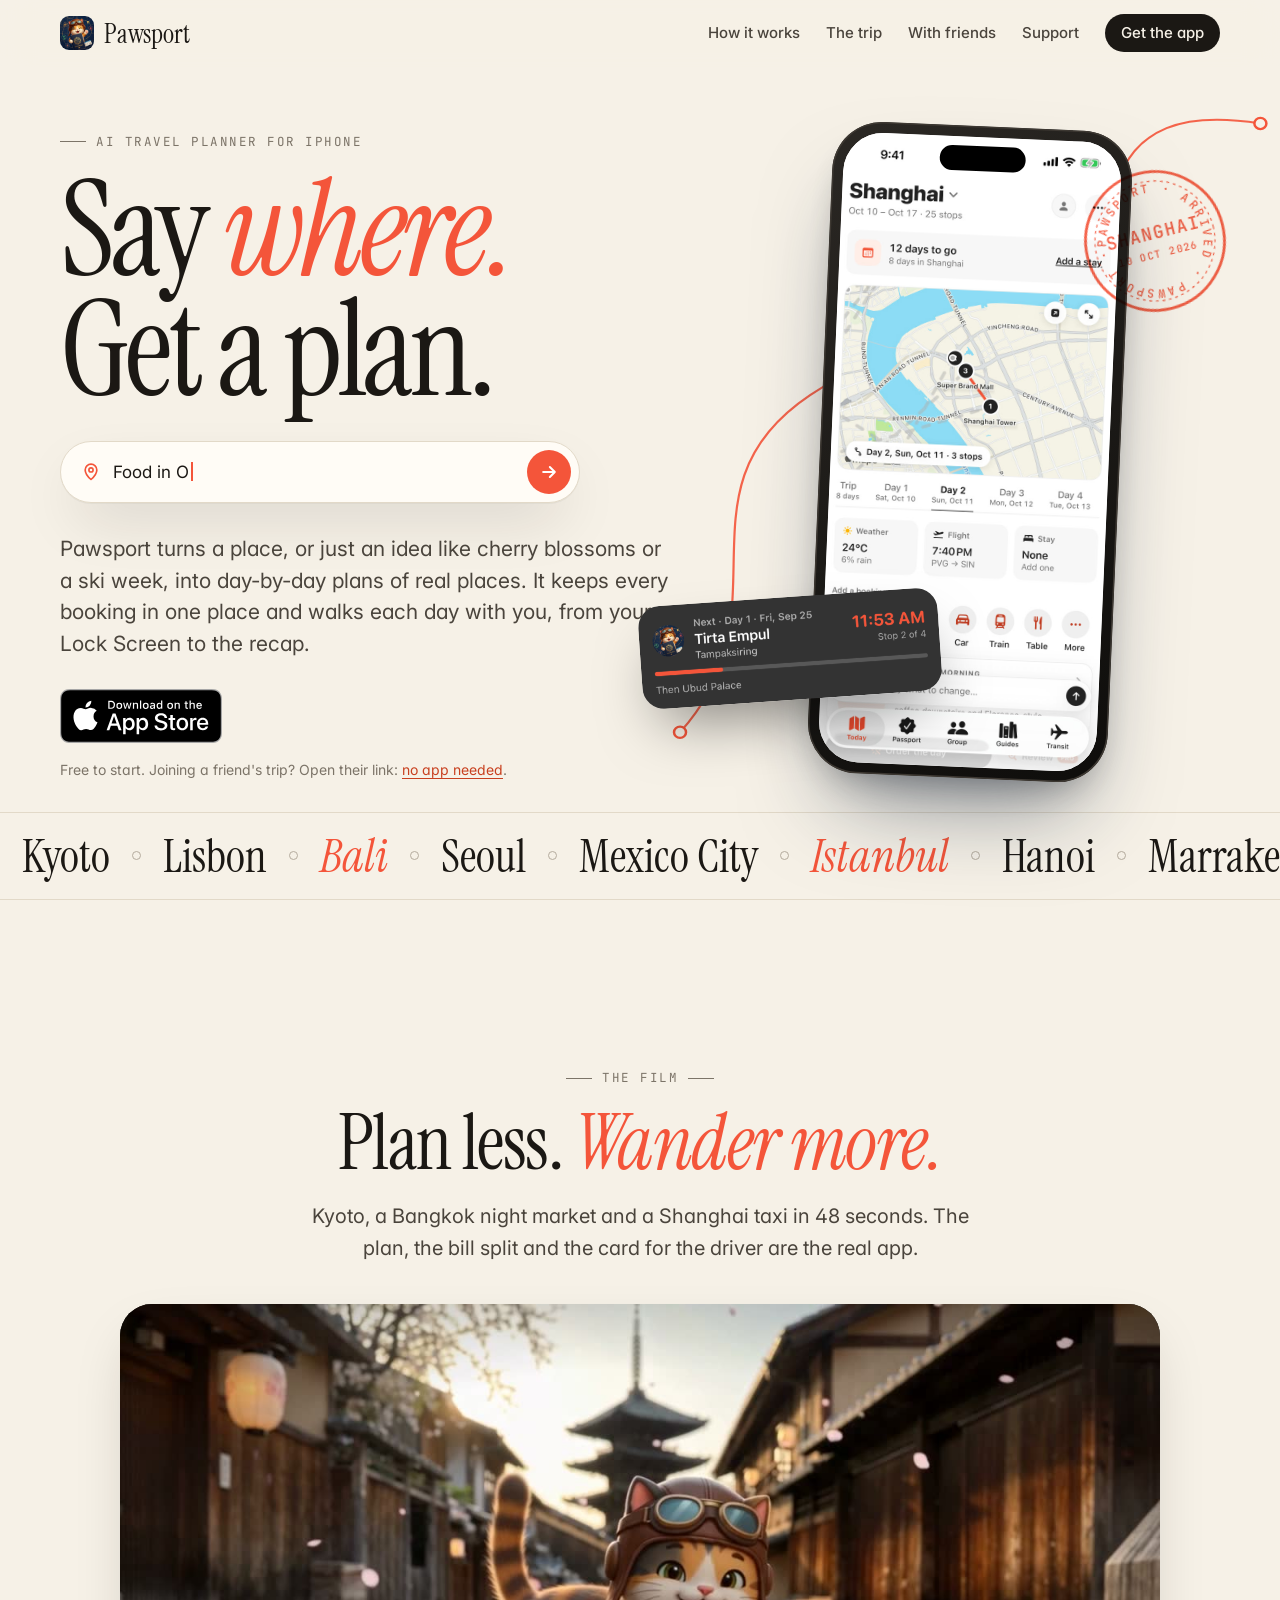
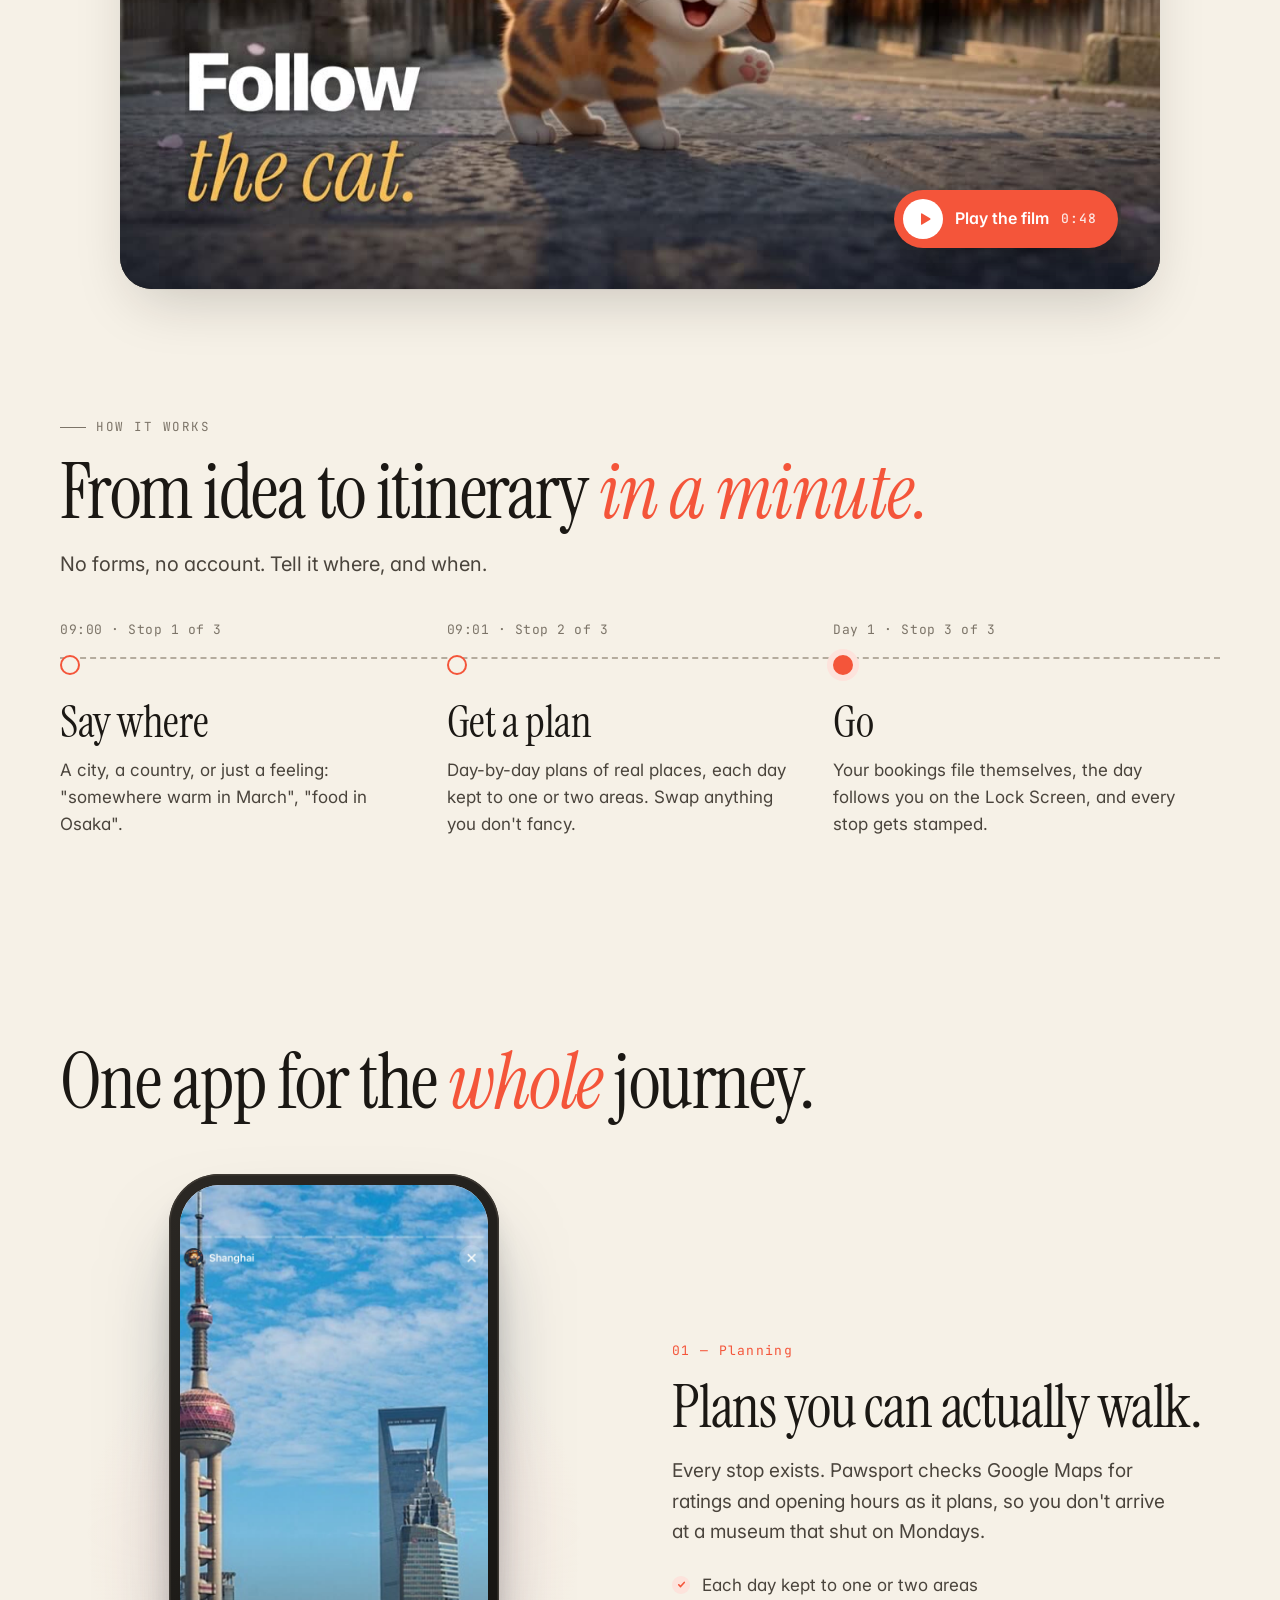
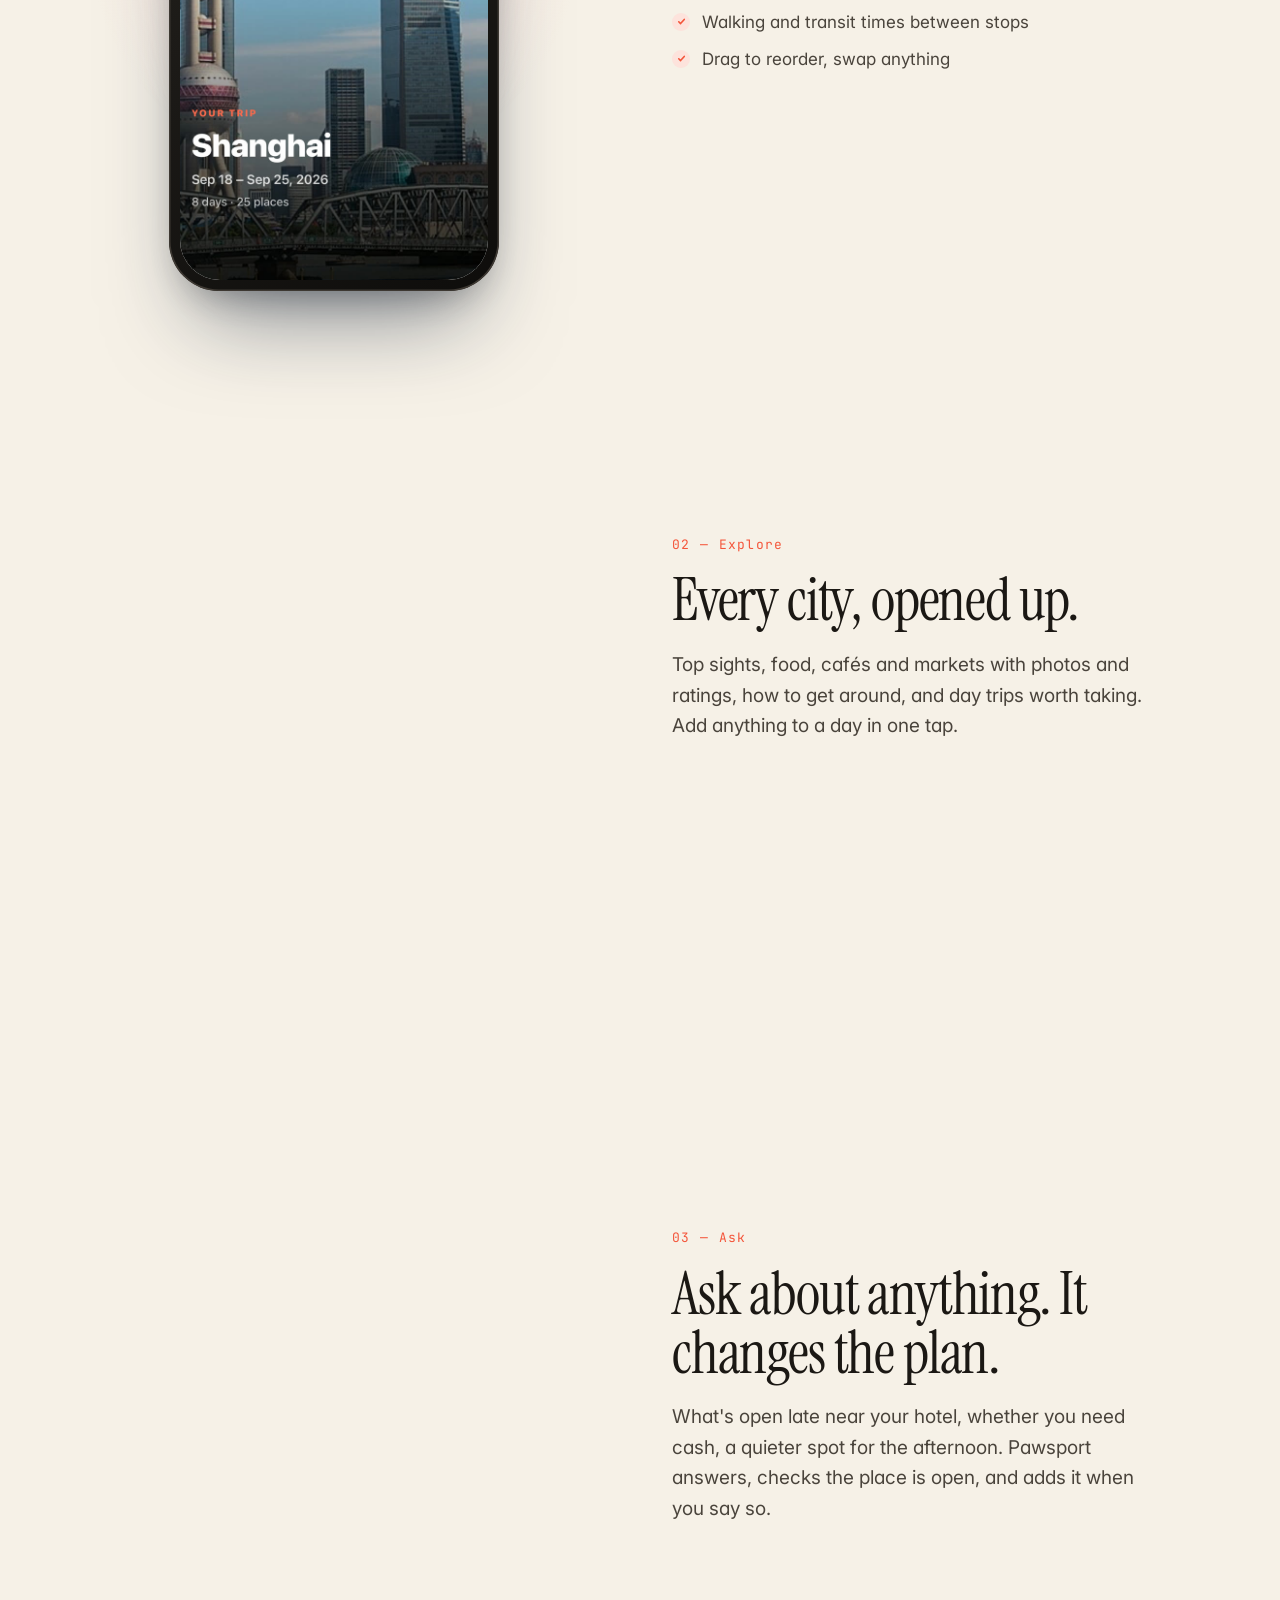
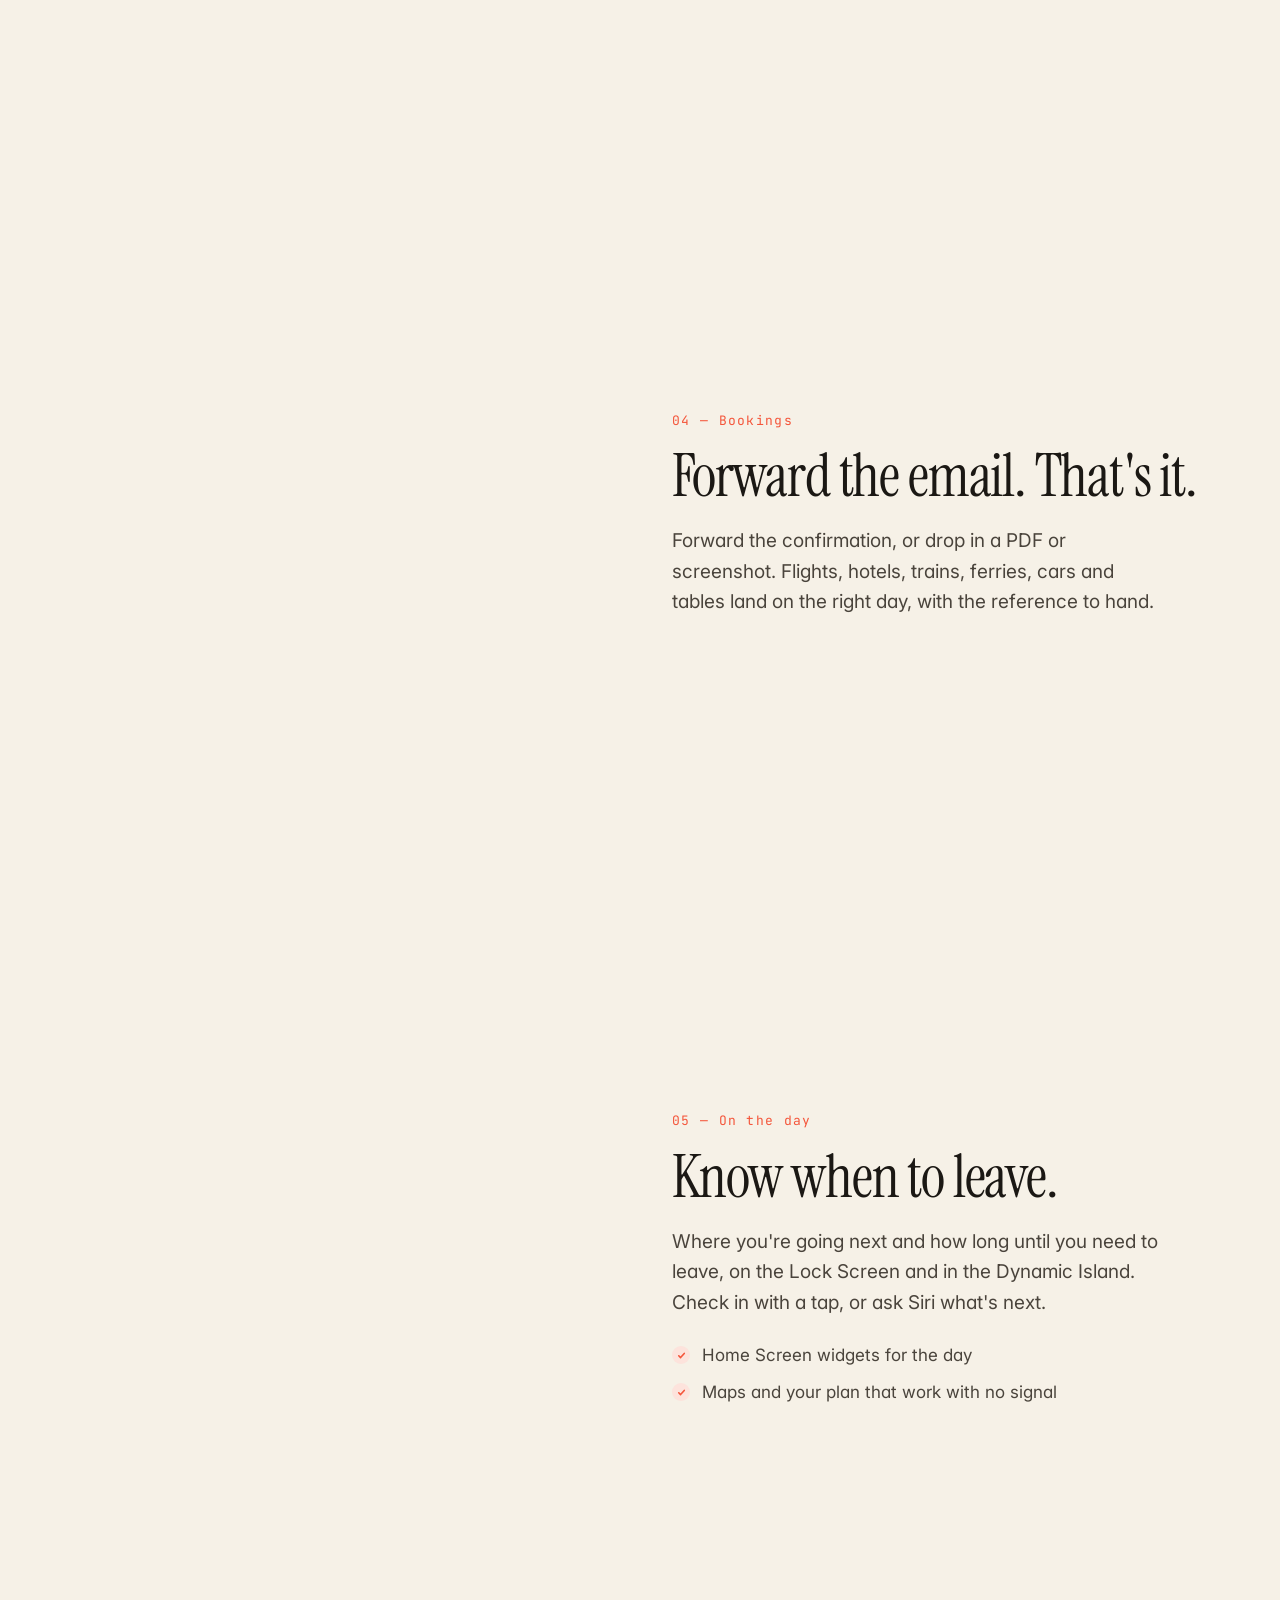
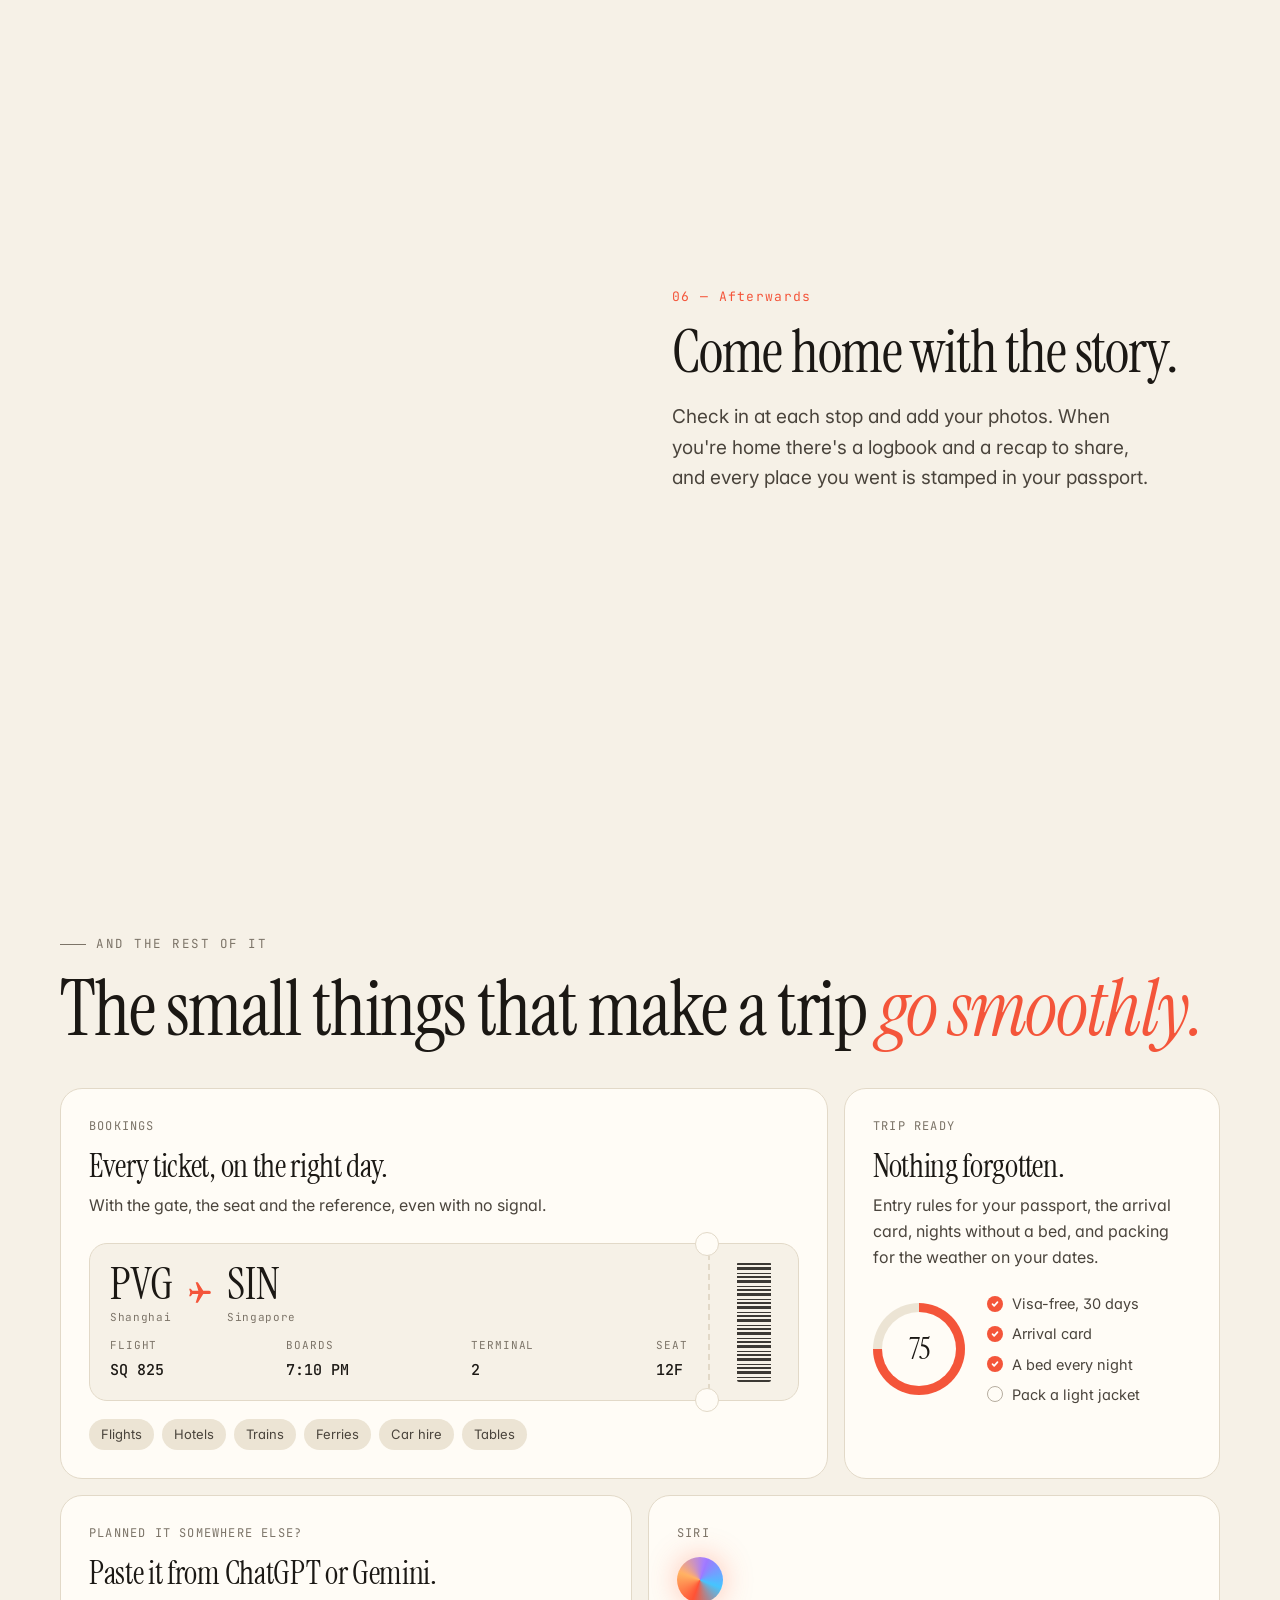
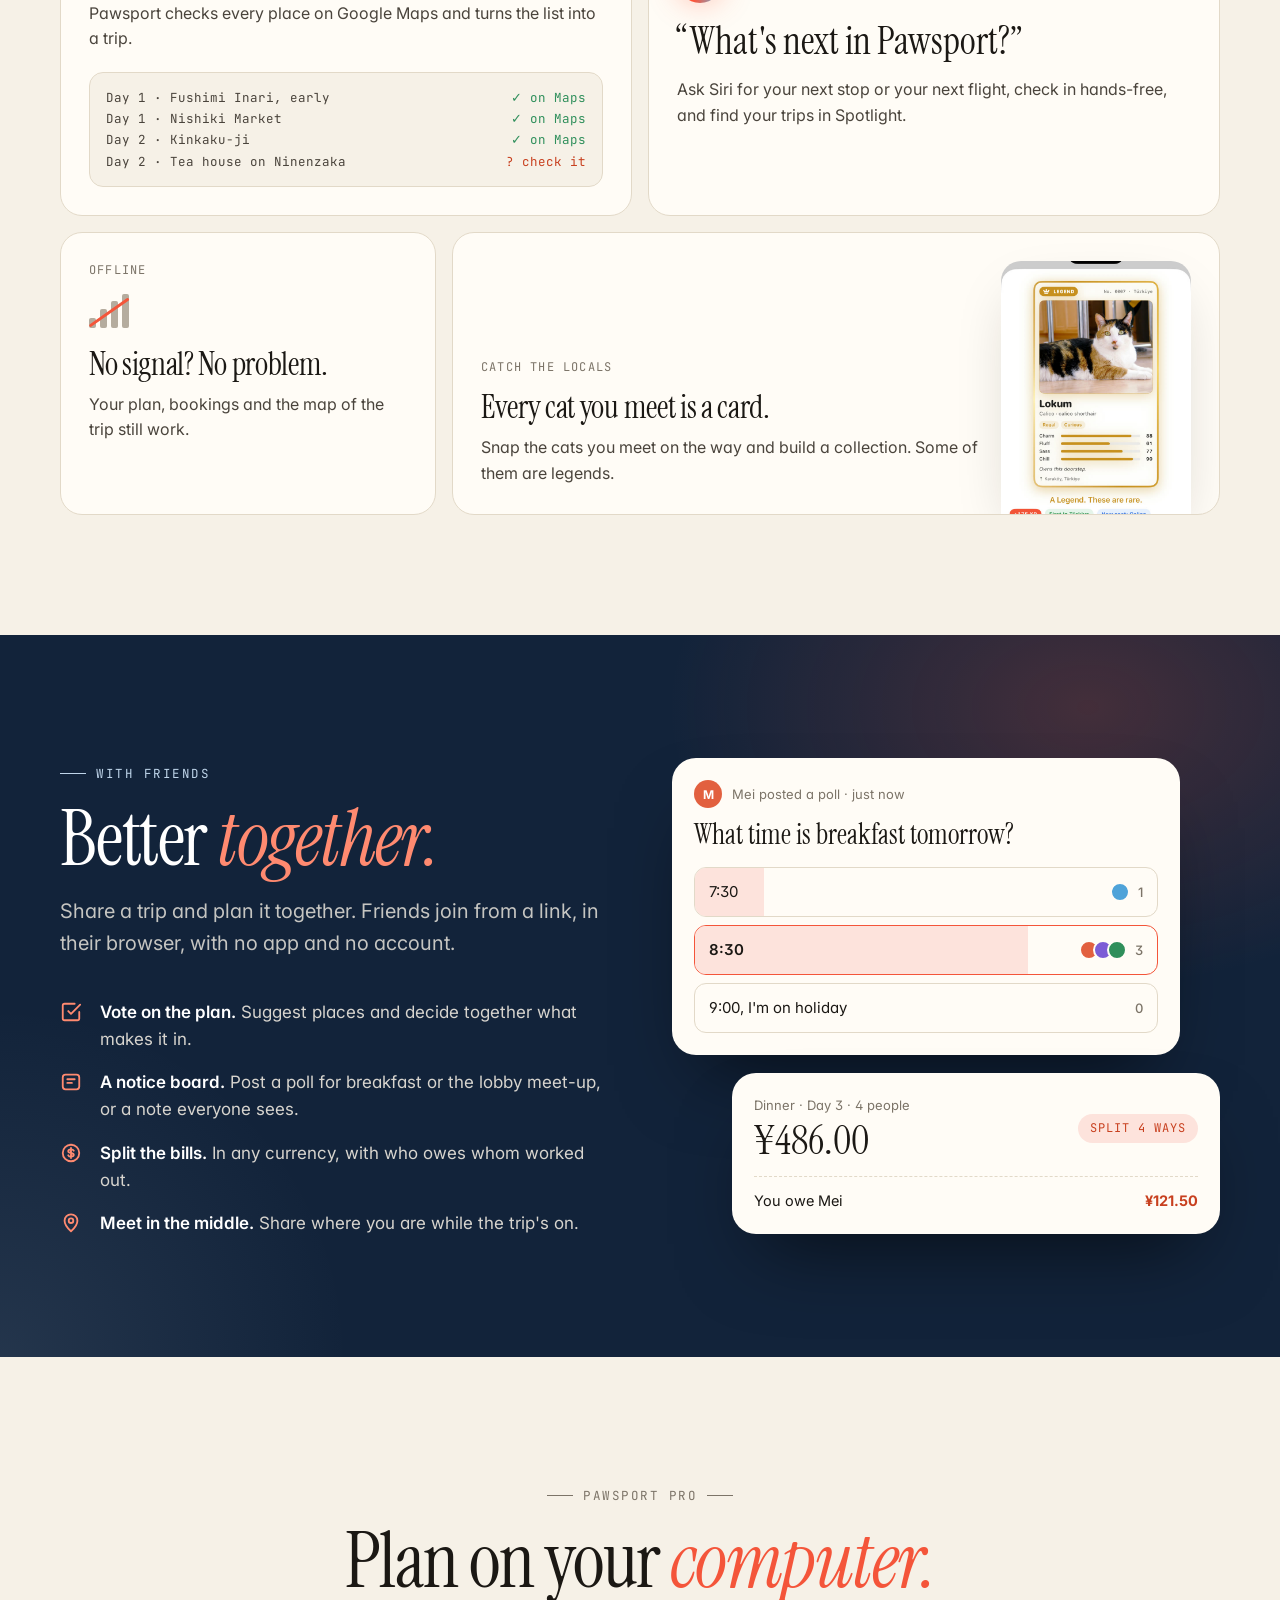
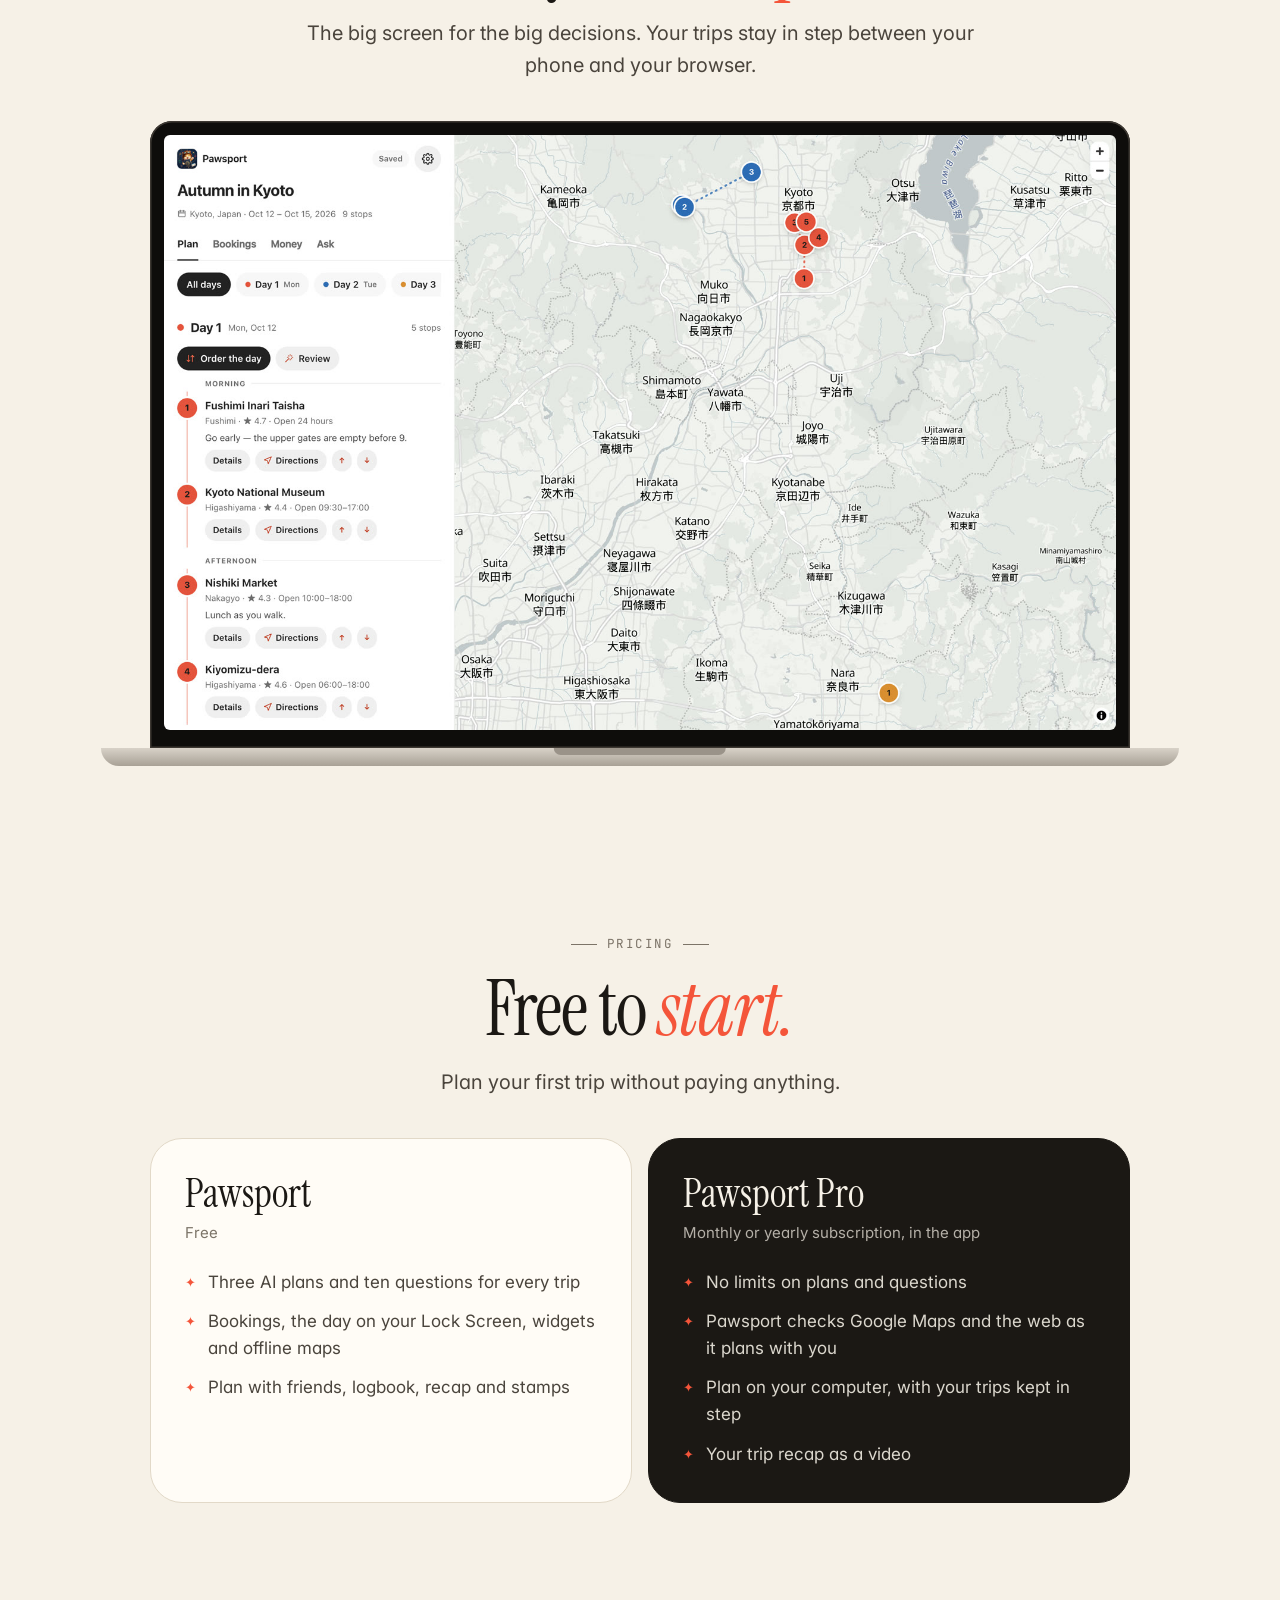
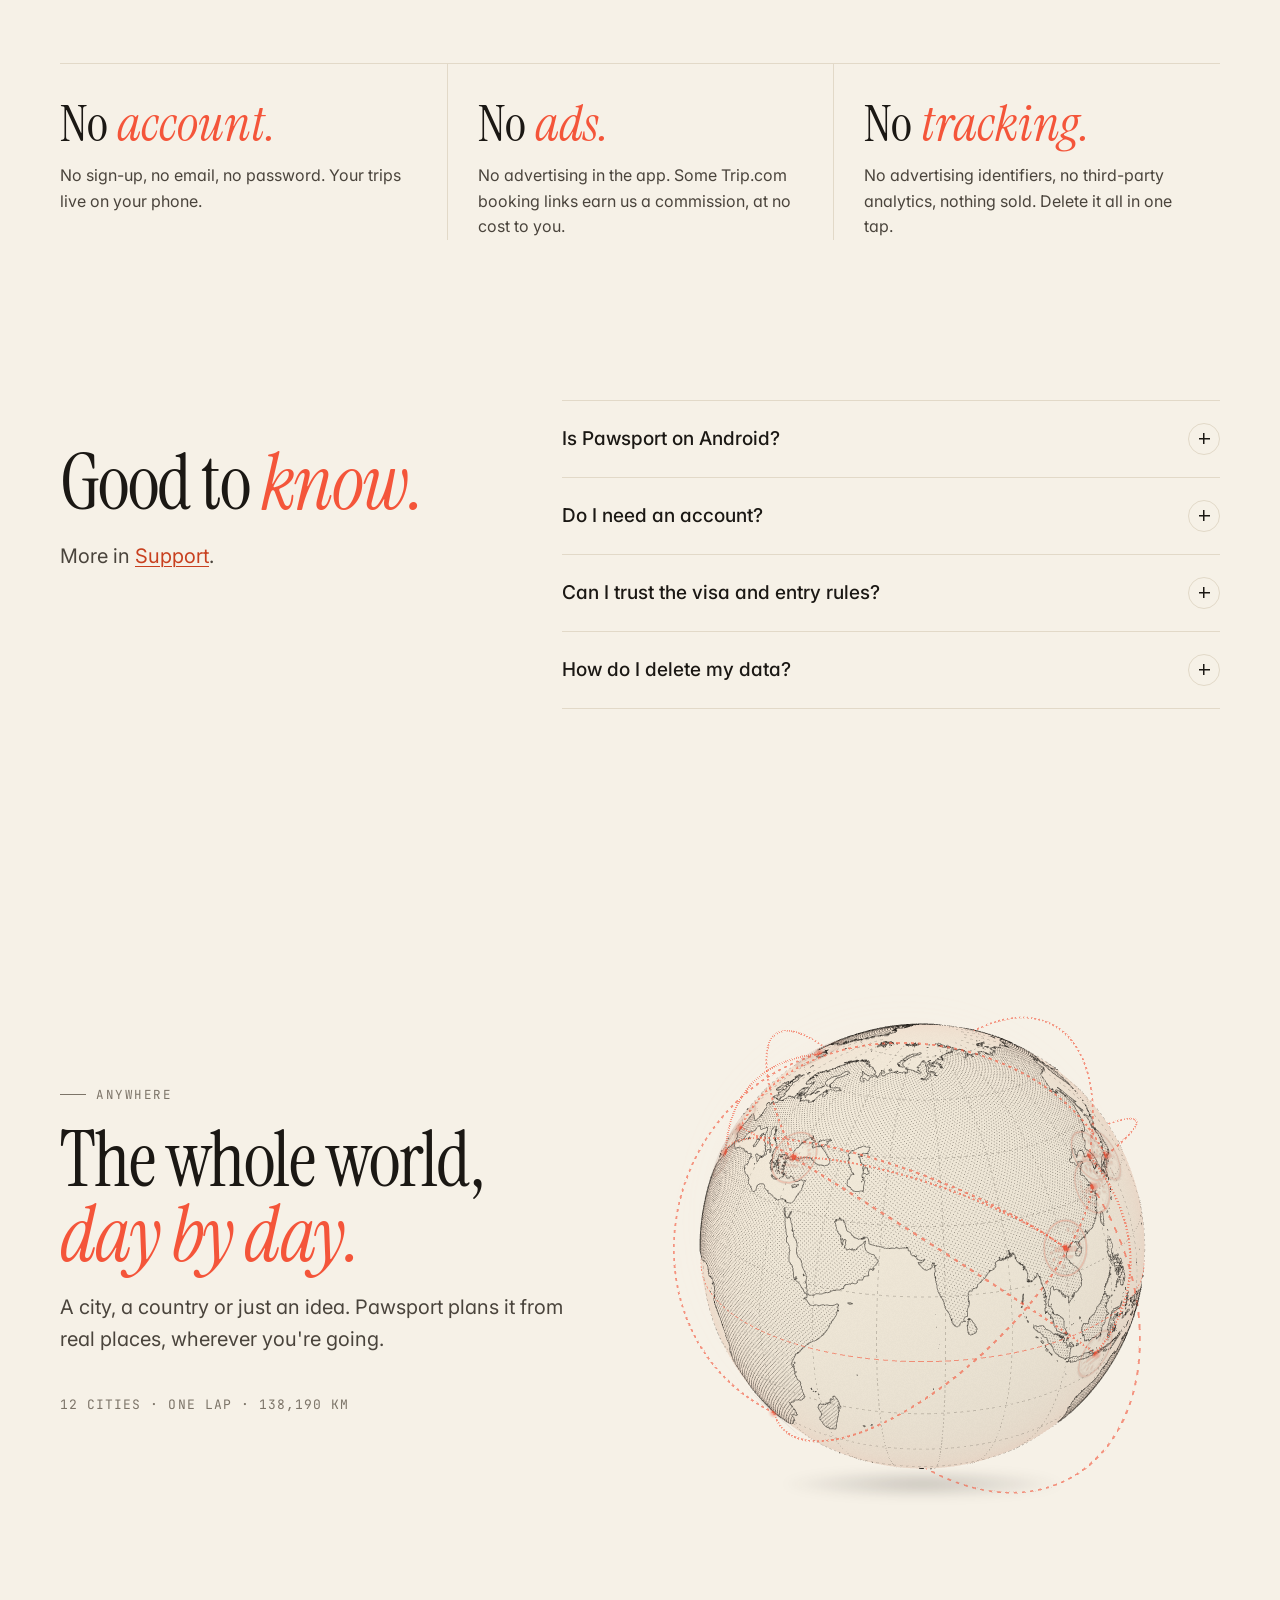
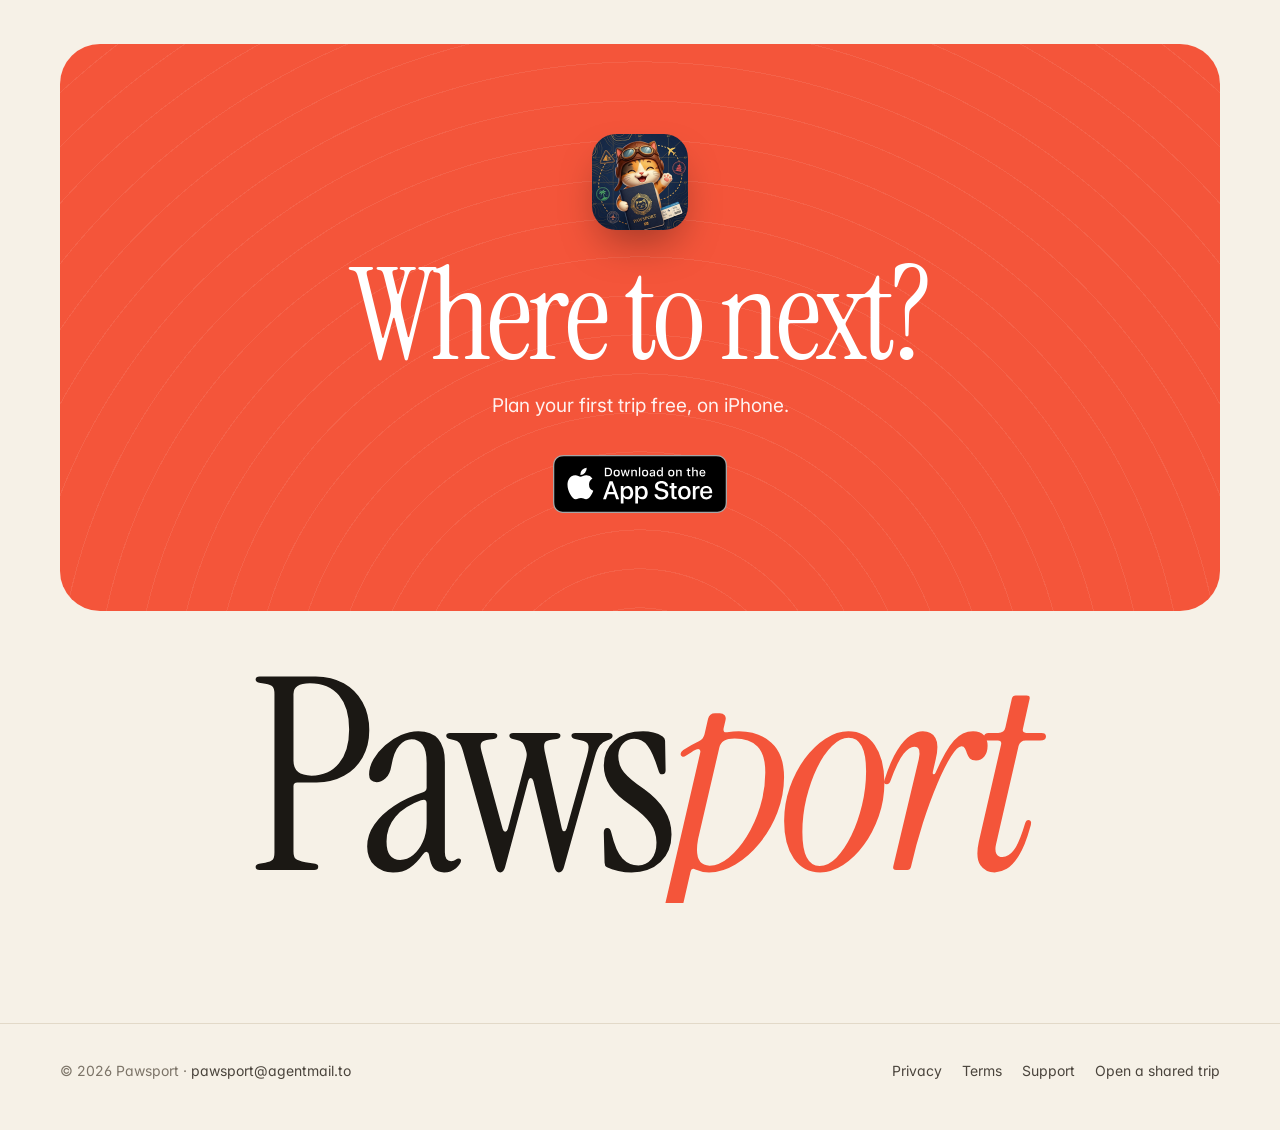
==== commit 32c57c53: "Site and deploy script: the web app at pawsport.kachingz.com/app Co-Authored-By: Claude Opus 5.5 <no" ====
--- a/index.html
+++ b/index.html
@@ -58,7 +58,7 @@
       <div class="ctas rv" style="--d:.5s">
         <a class="badge-link" href="https://apps.apple.com/app/id6808585130?ct=site"><img class="store-badge badge-light" src="img/app-store-badge-black.svg" alt="Download on the App Store" width="162" height="54"><img class="store-badge badge-dark" src="img/app-store-badge-white.svg" alt="Download on the App Store" width="162" height="54"></a>
       </div>
-      <p class="note rv" style="--d:.55s">Free to start. Joining a friend's trip? Open their link: <a href="https://ai.kachingz.com/pawsport-app/">no app needed</a>.</p>
+      <p class="note rv" style="--d:.55s">Free to start. Joining a friend's trip? Open their link: <a href="/app/">no app needed</a>.</p>
     </div>
 
     <div class="stage">
@@ -370,7 +370,7 @@
       <a href="privacy.html">Privacy</a>
       <a href="terms.html">Terms</a>
       <a href="support.html">Support</a>
-      <a href="https://ai.kachingz.com/pawsport-app/">Open a shared trip</a>
+      <a href="/app/">Open a shared trip</a>
     </nav>
   </div>
 </footer>
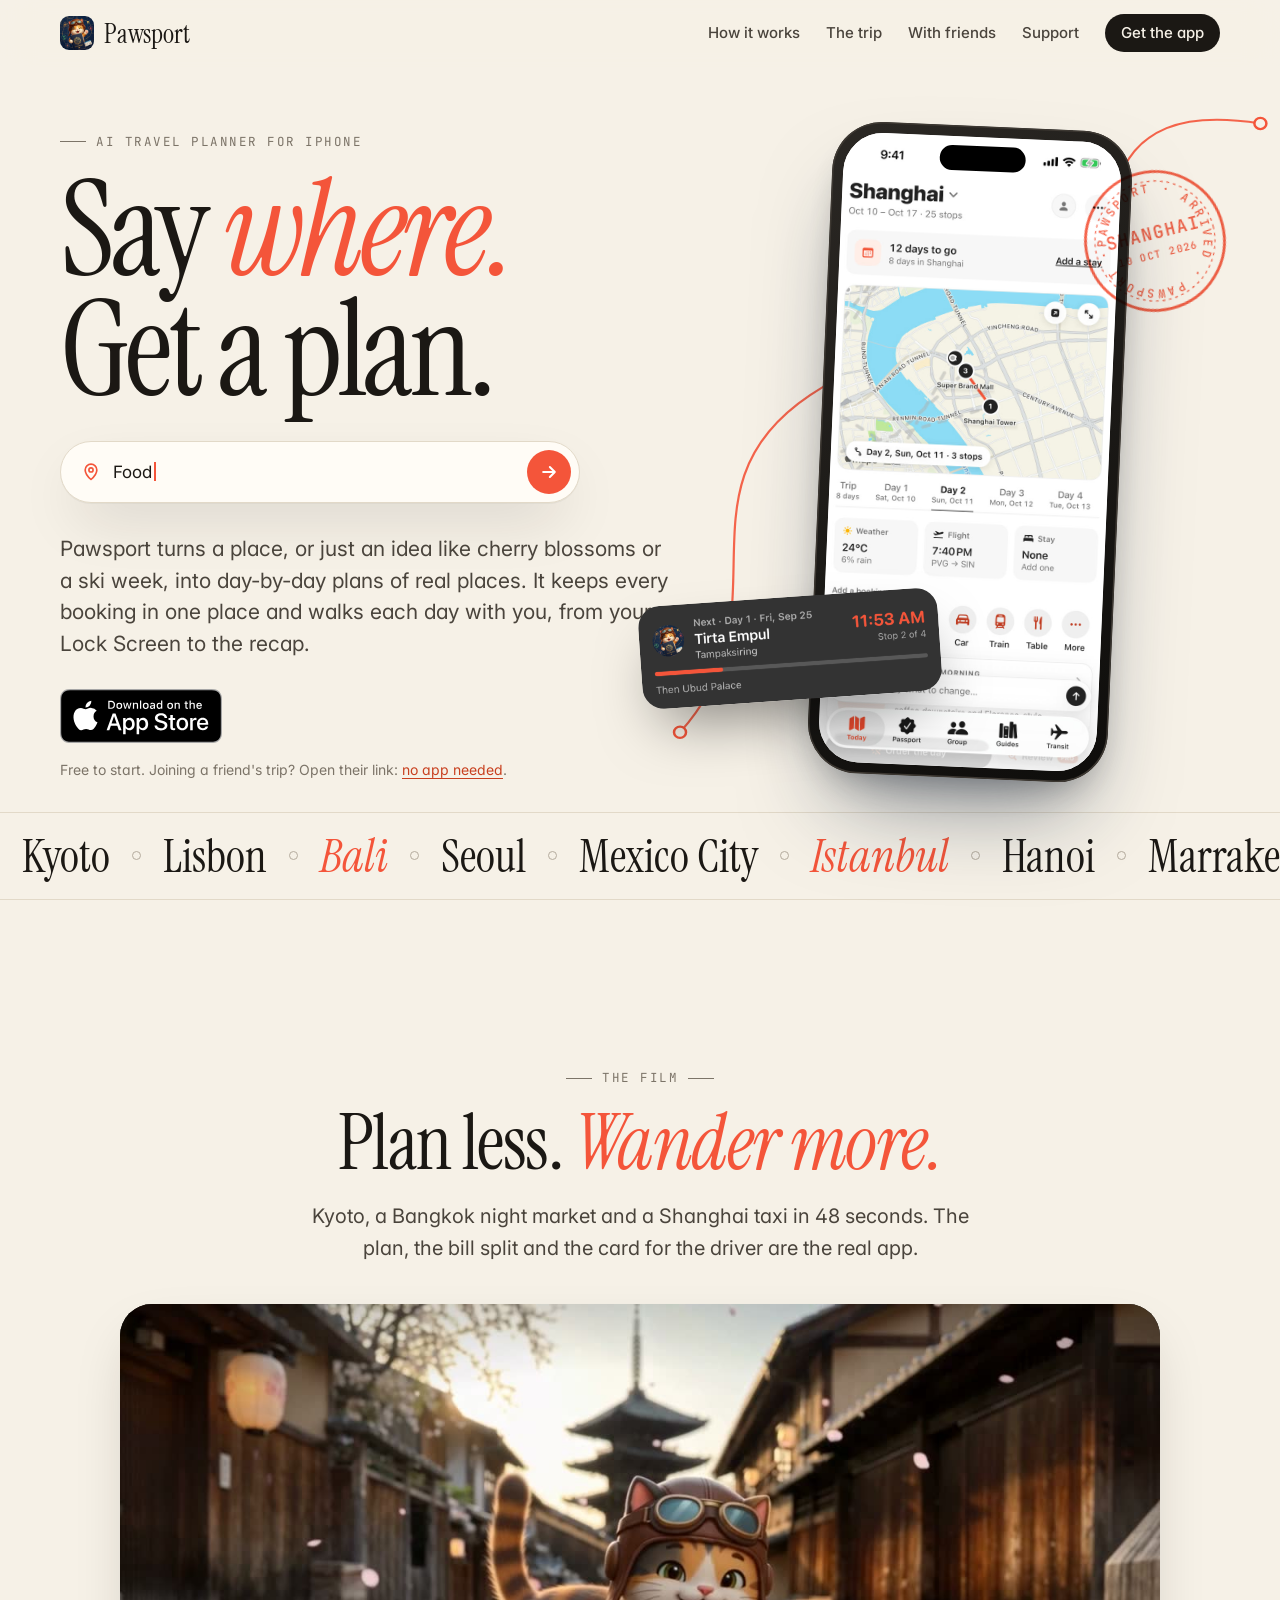
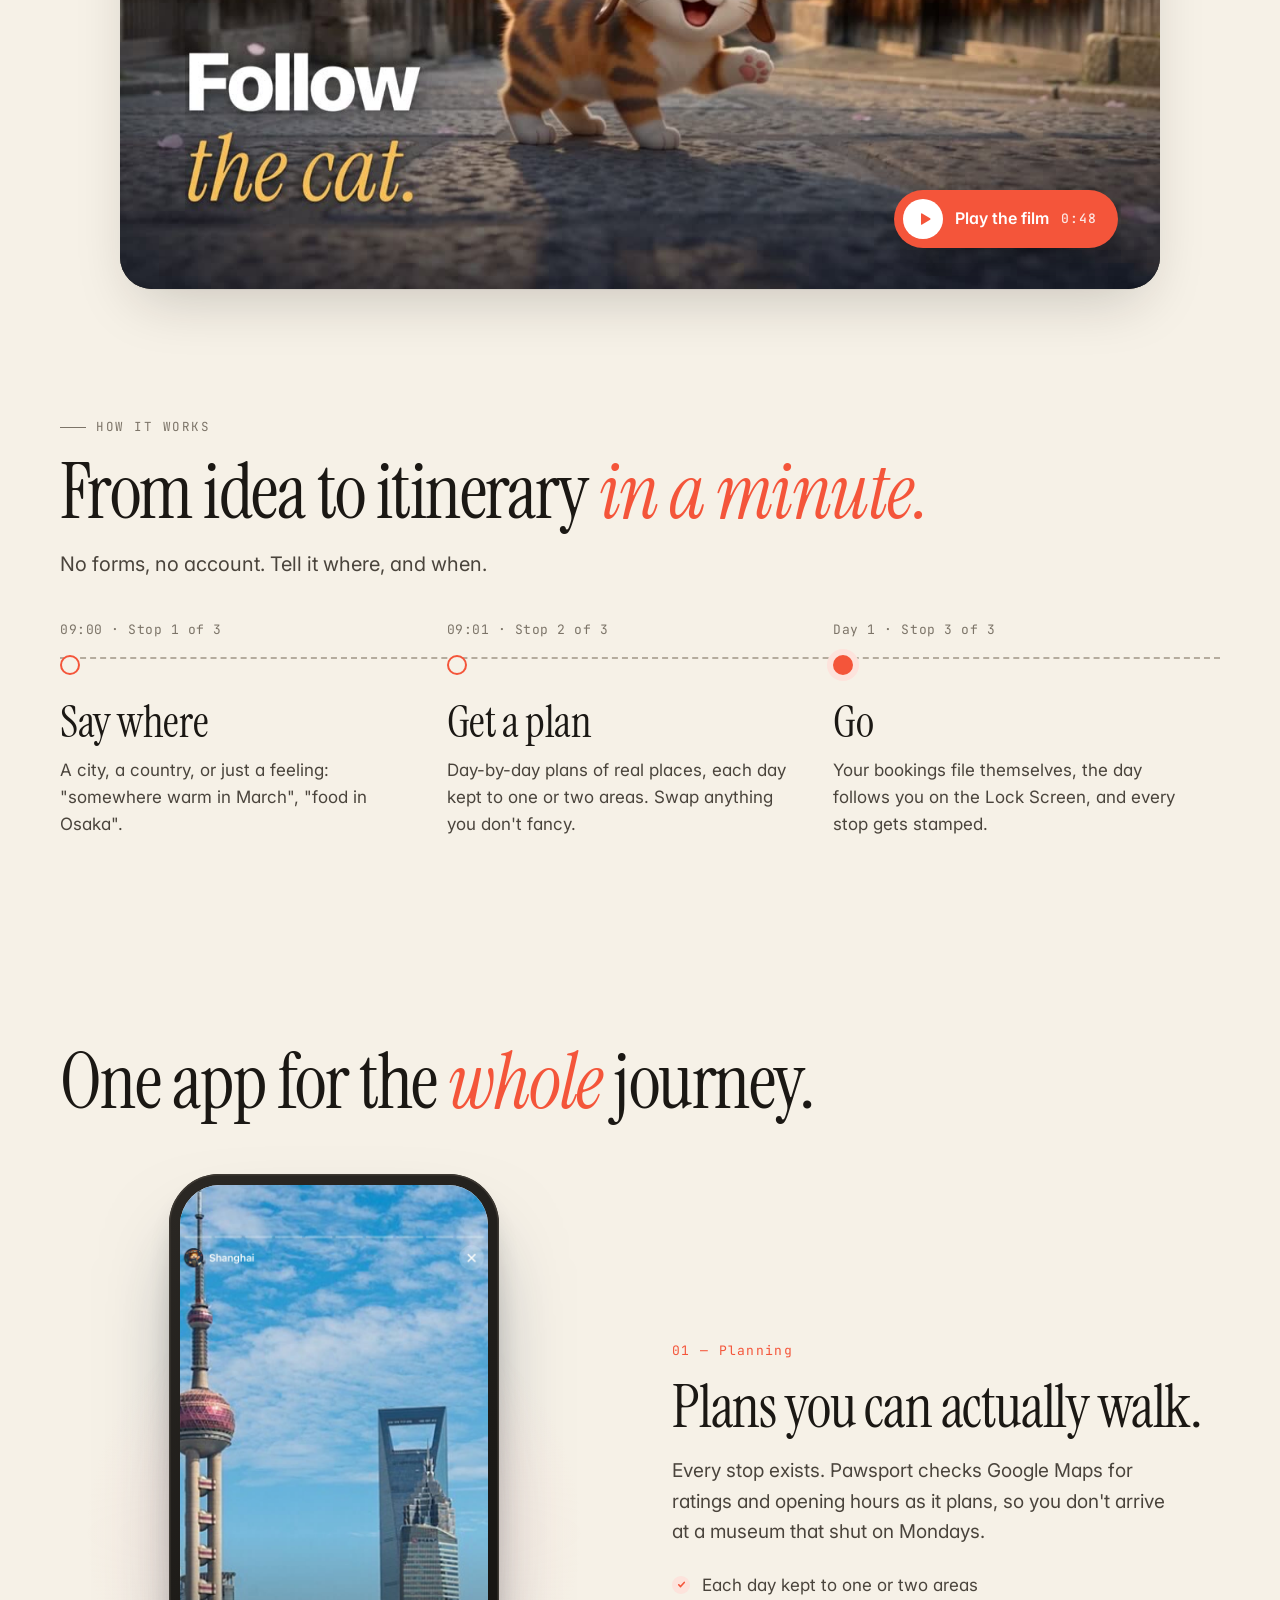
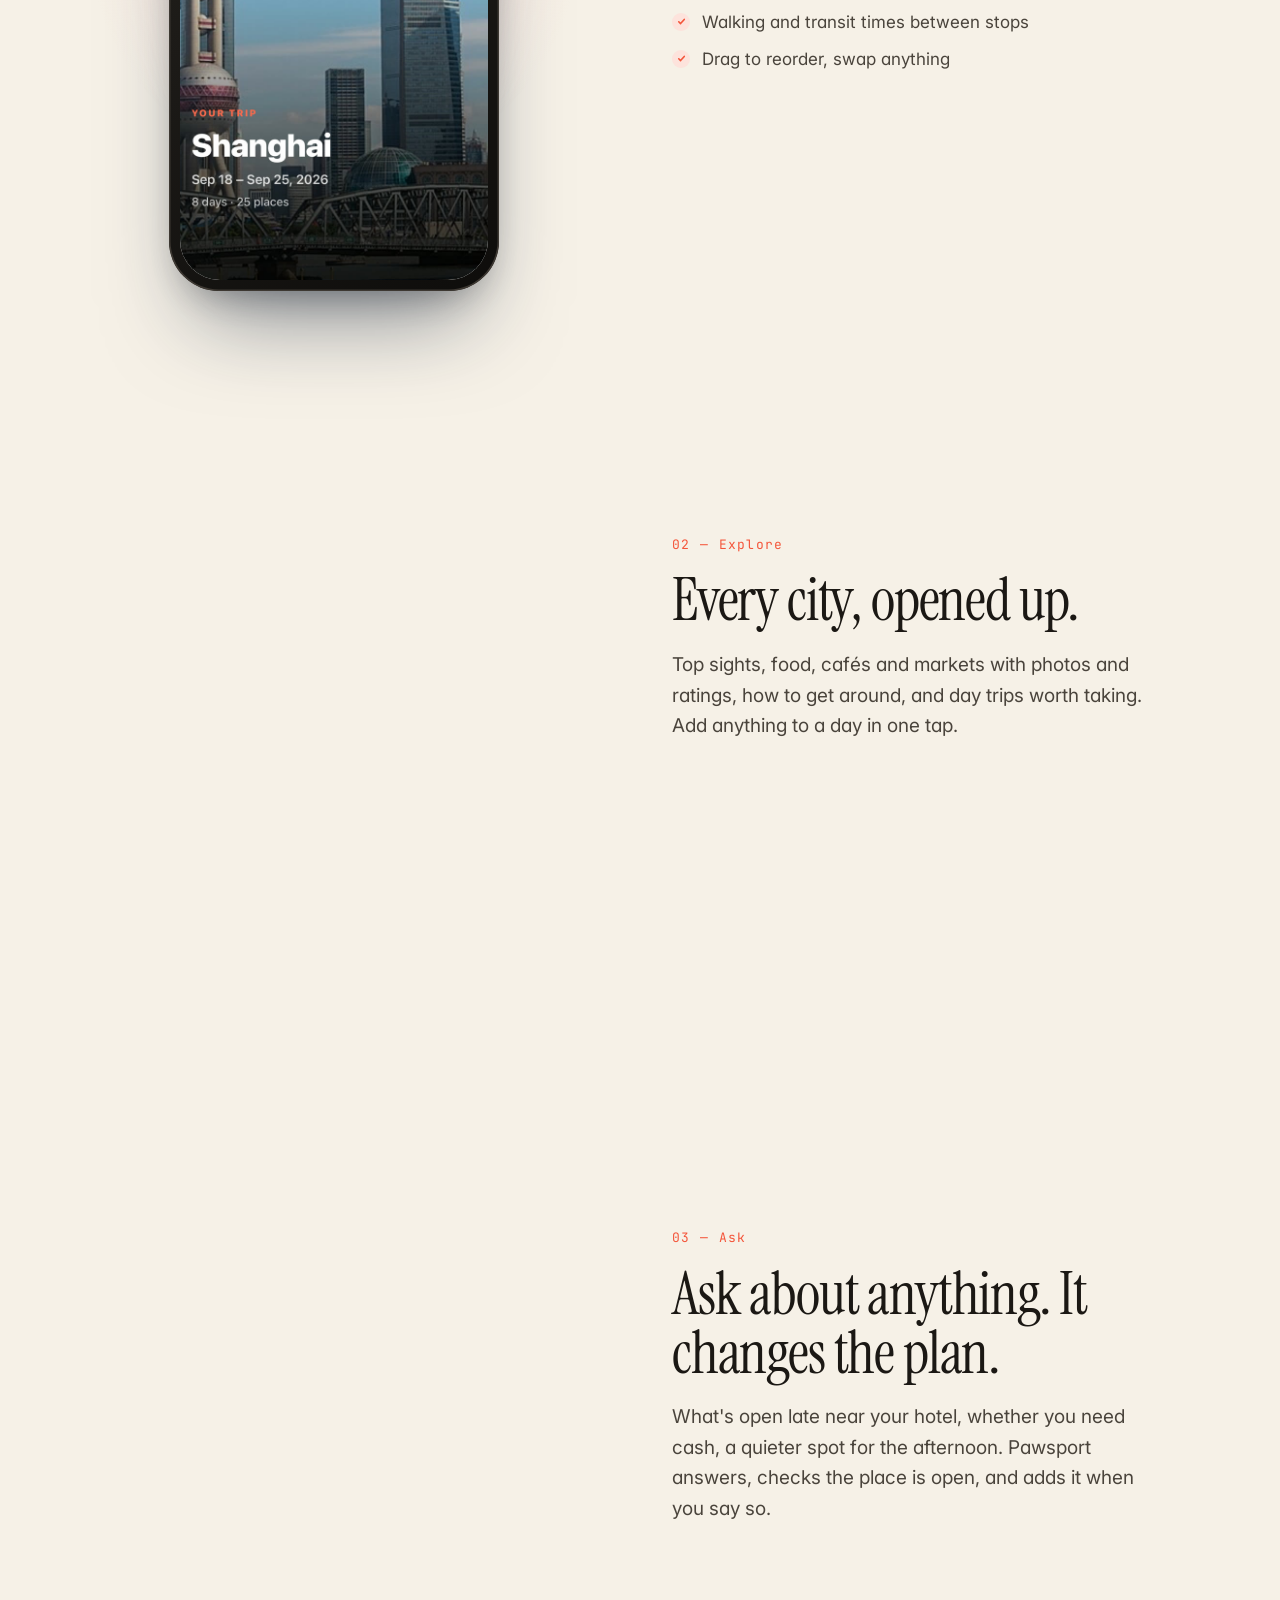
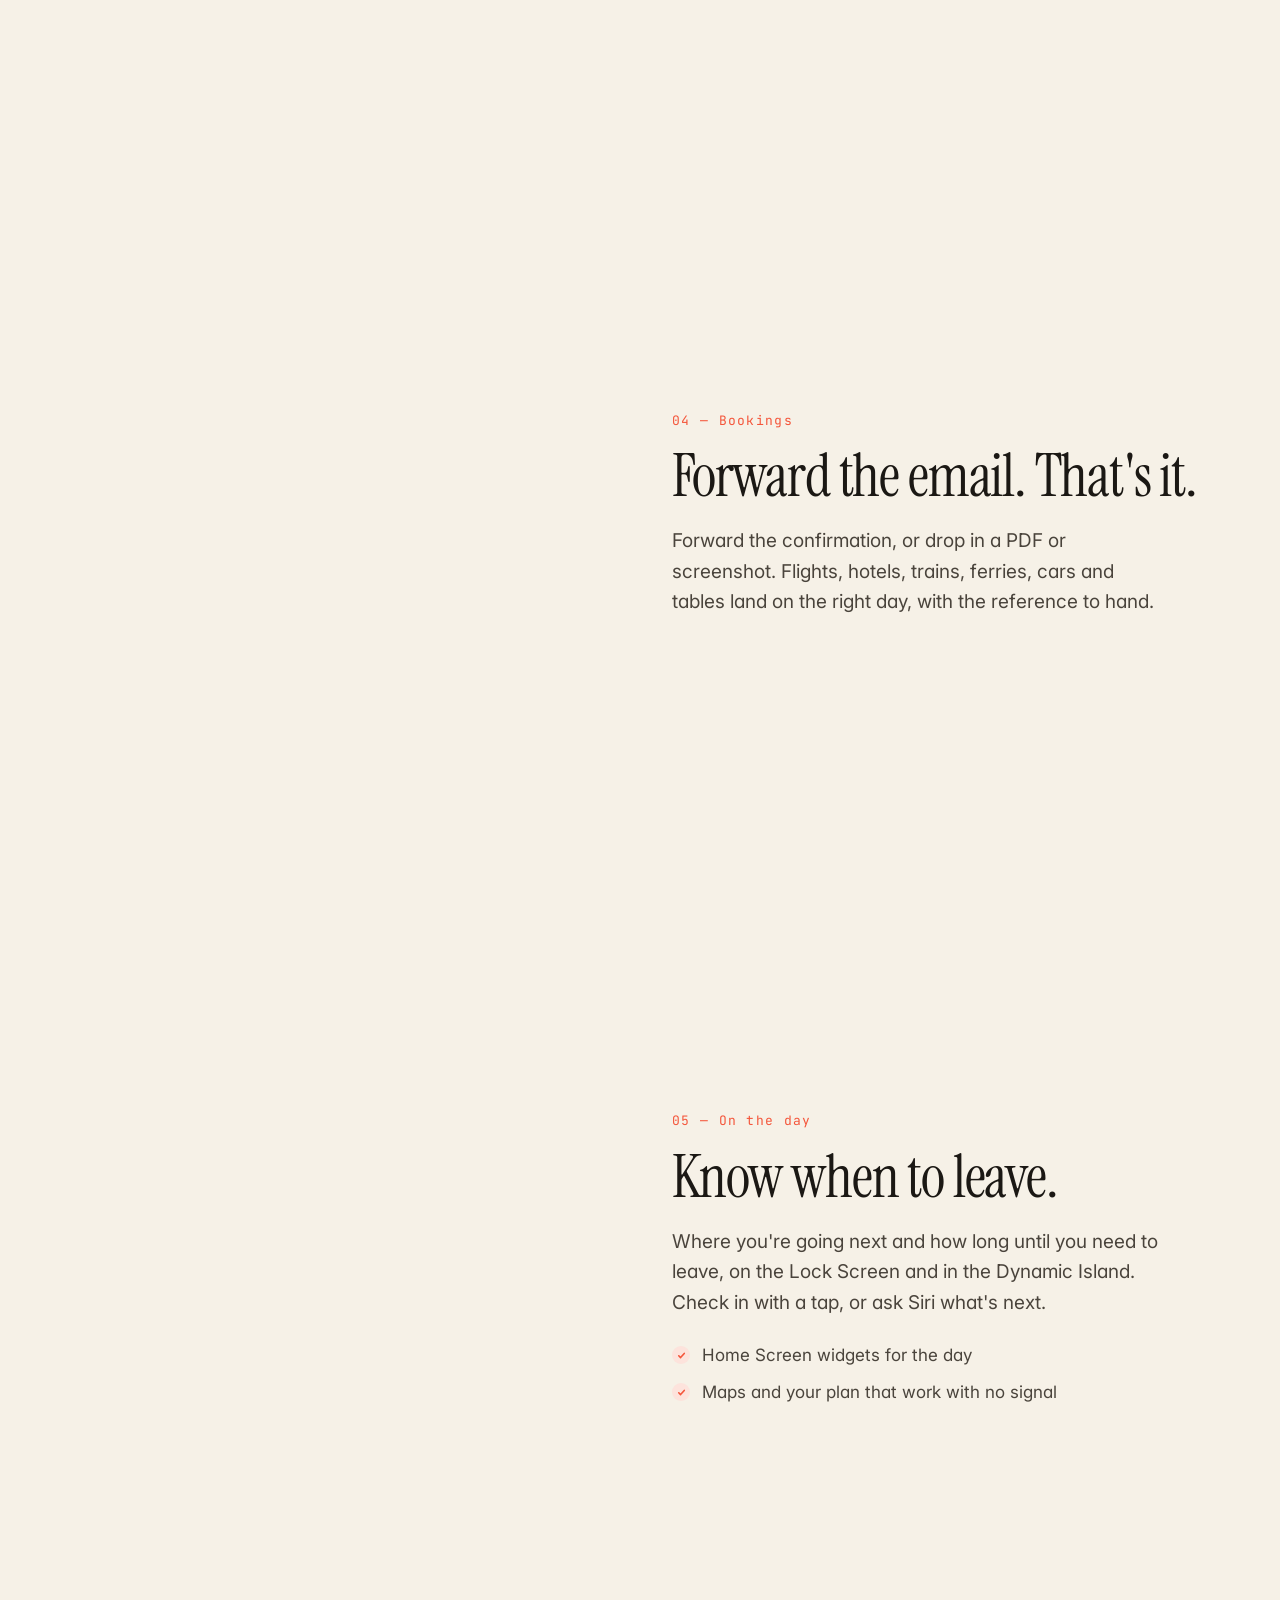
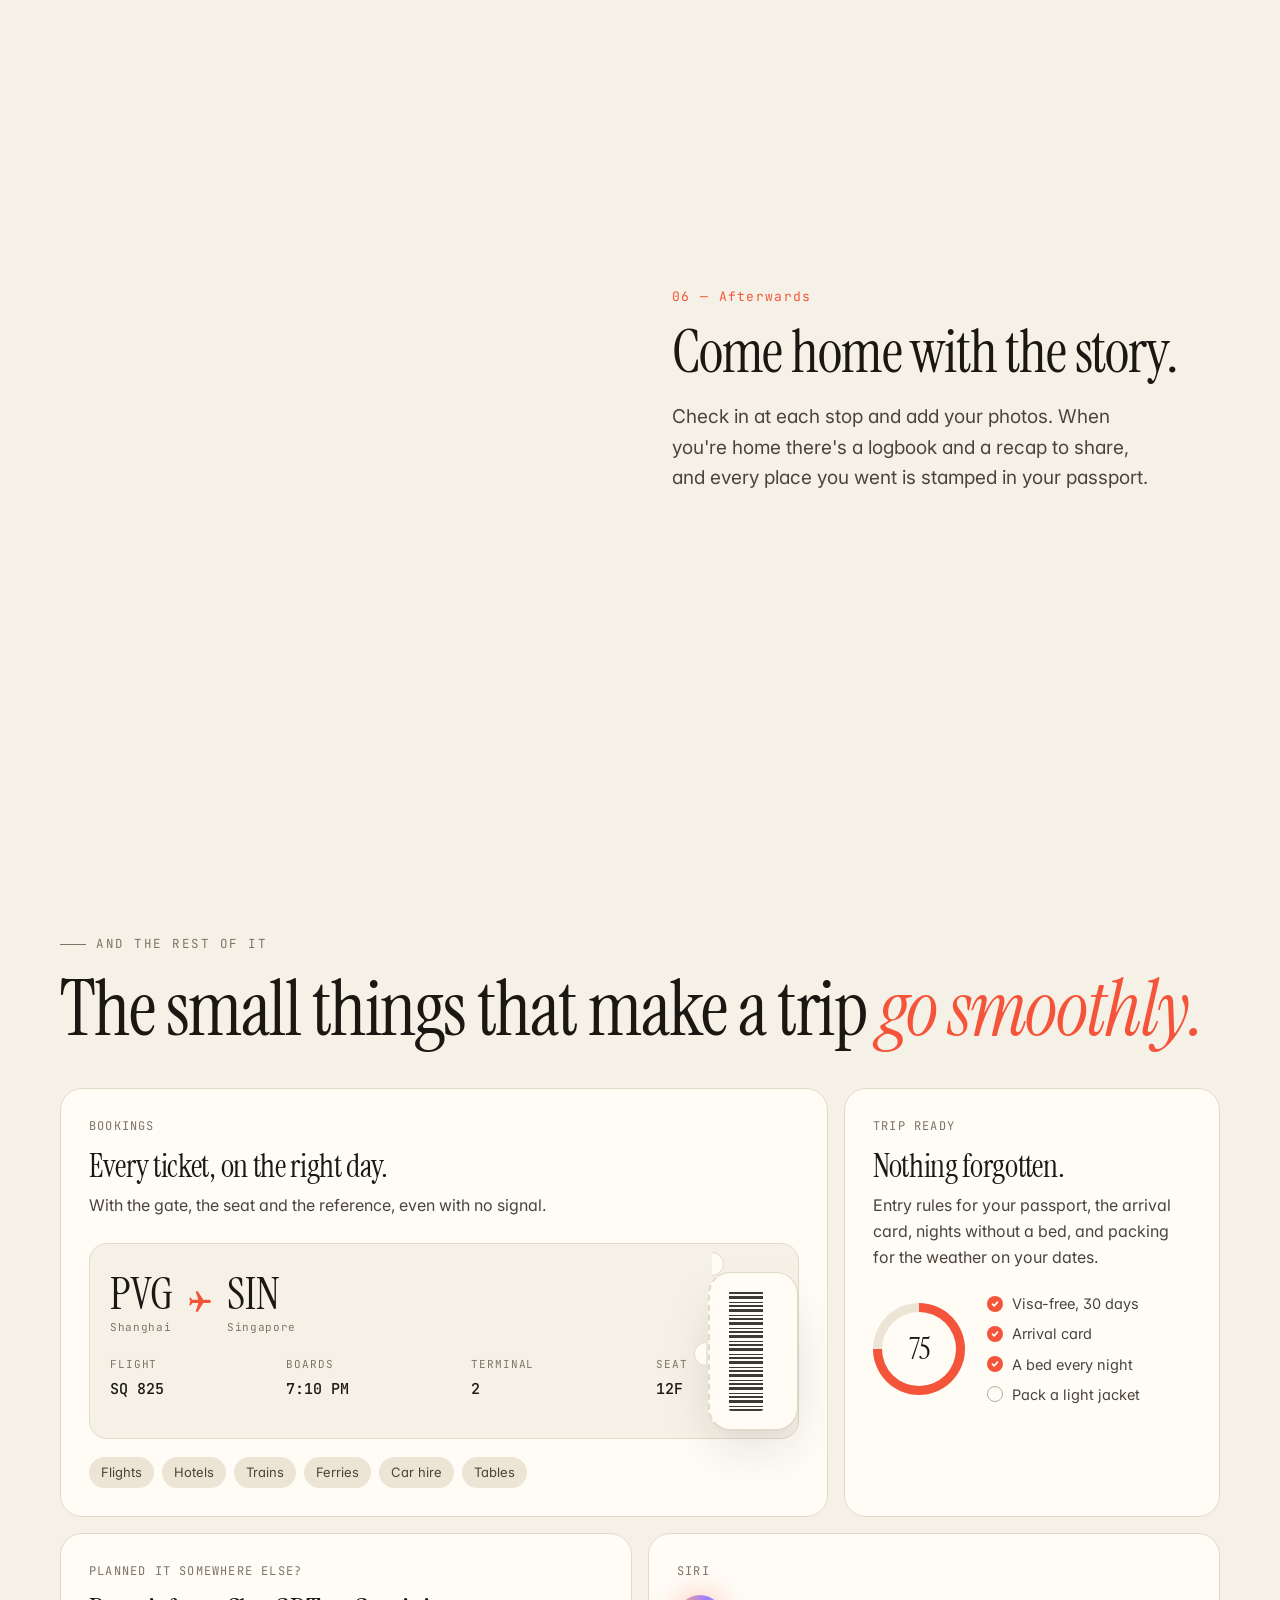
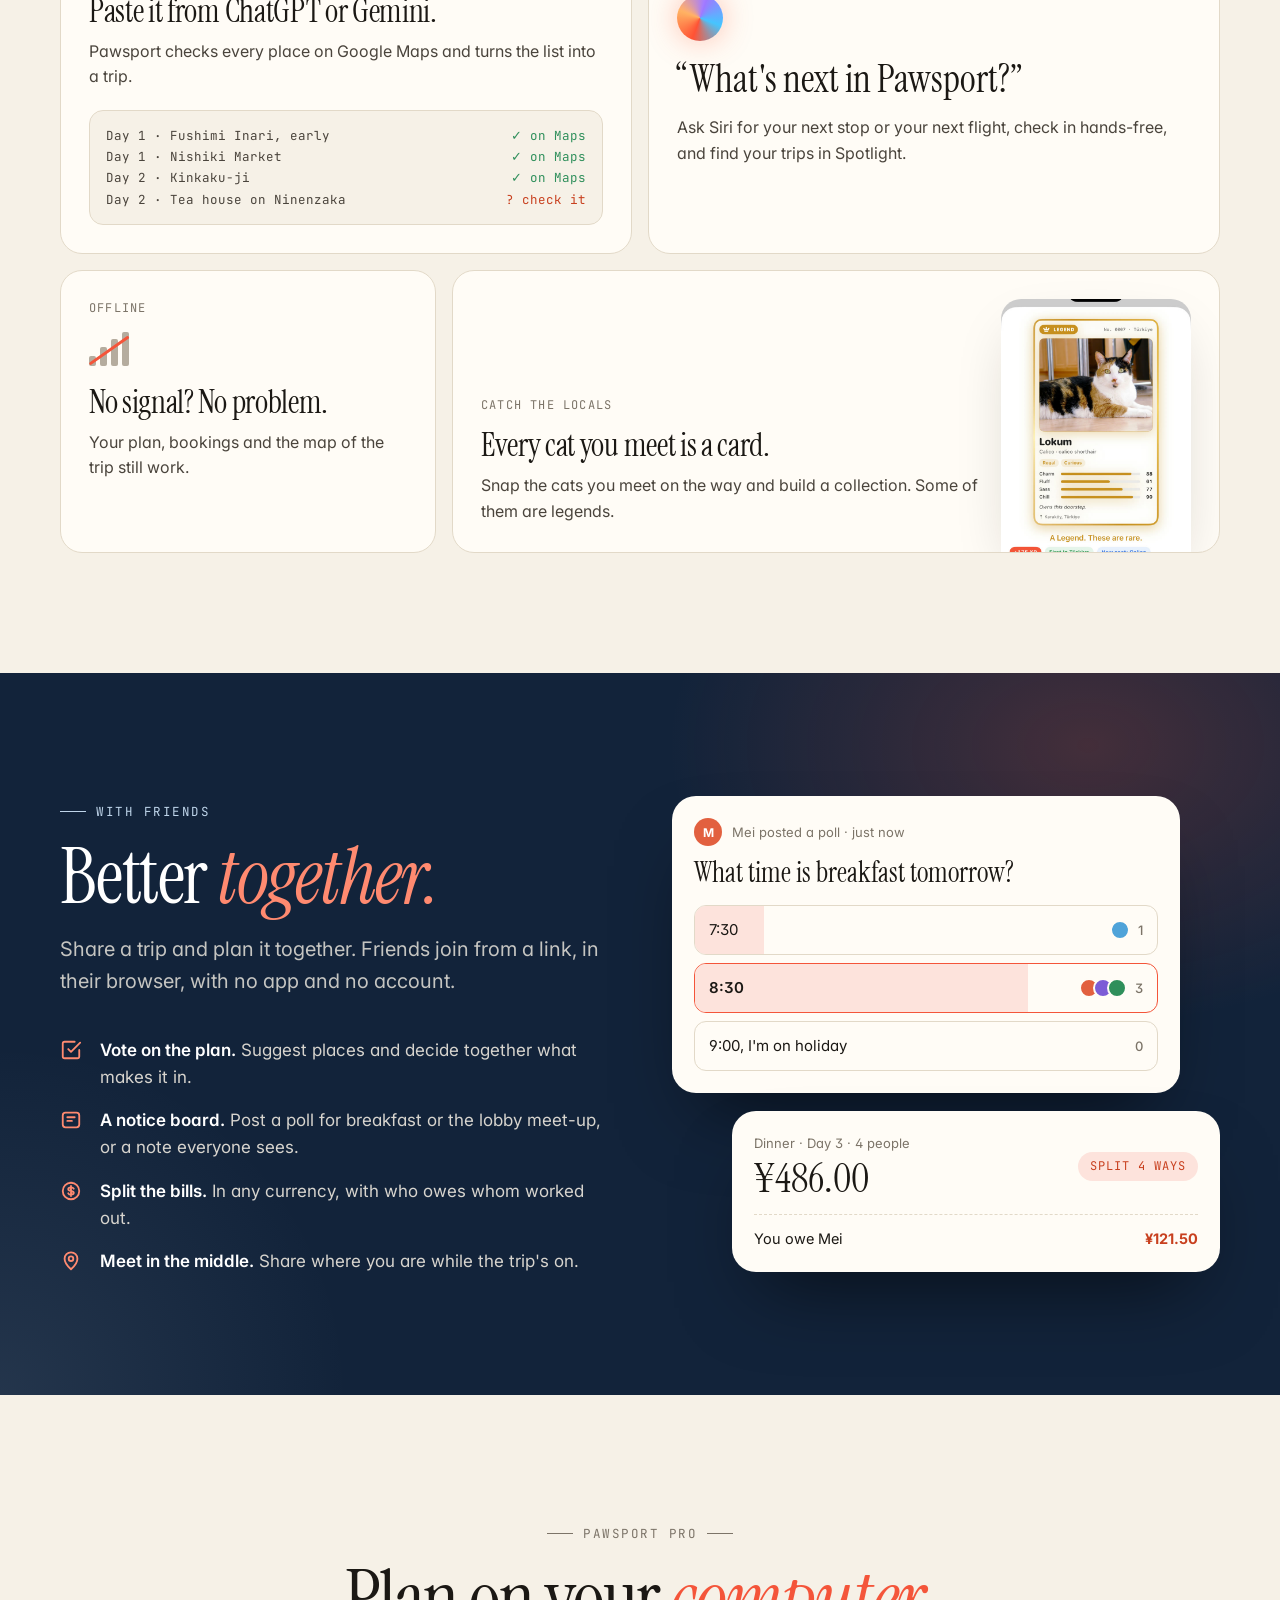
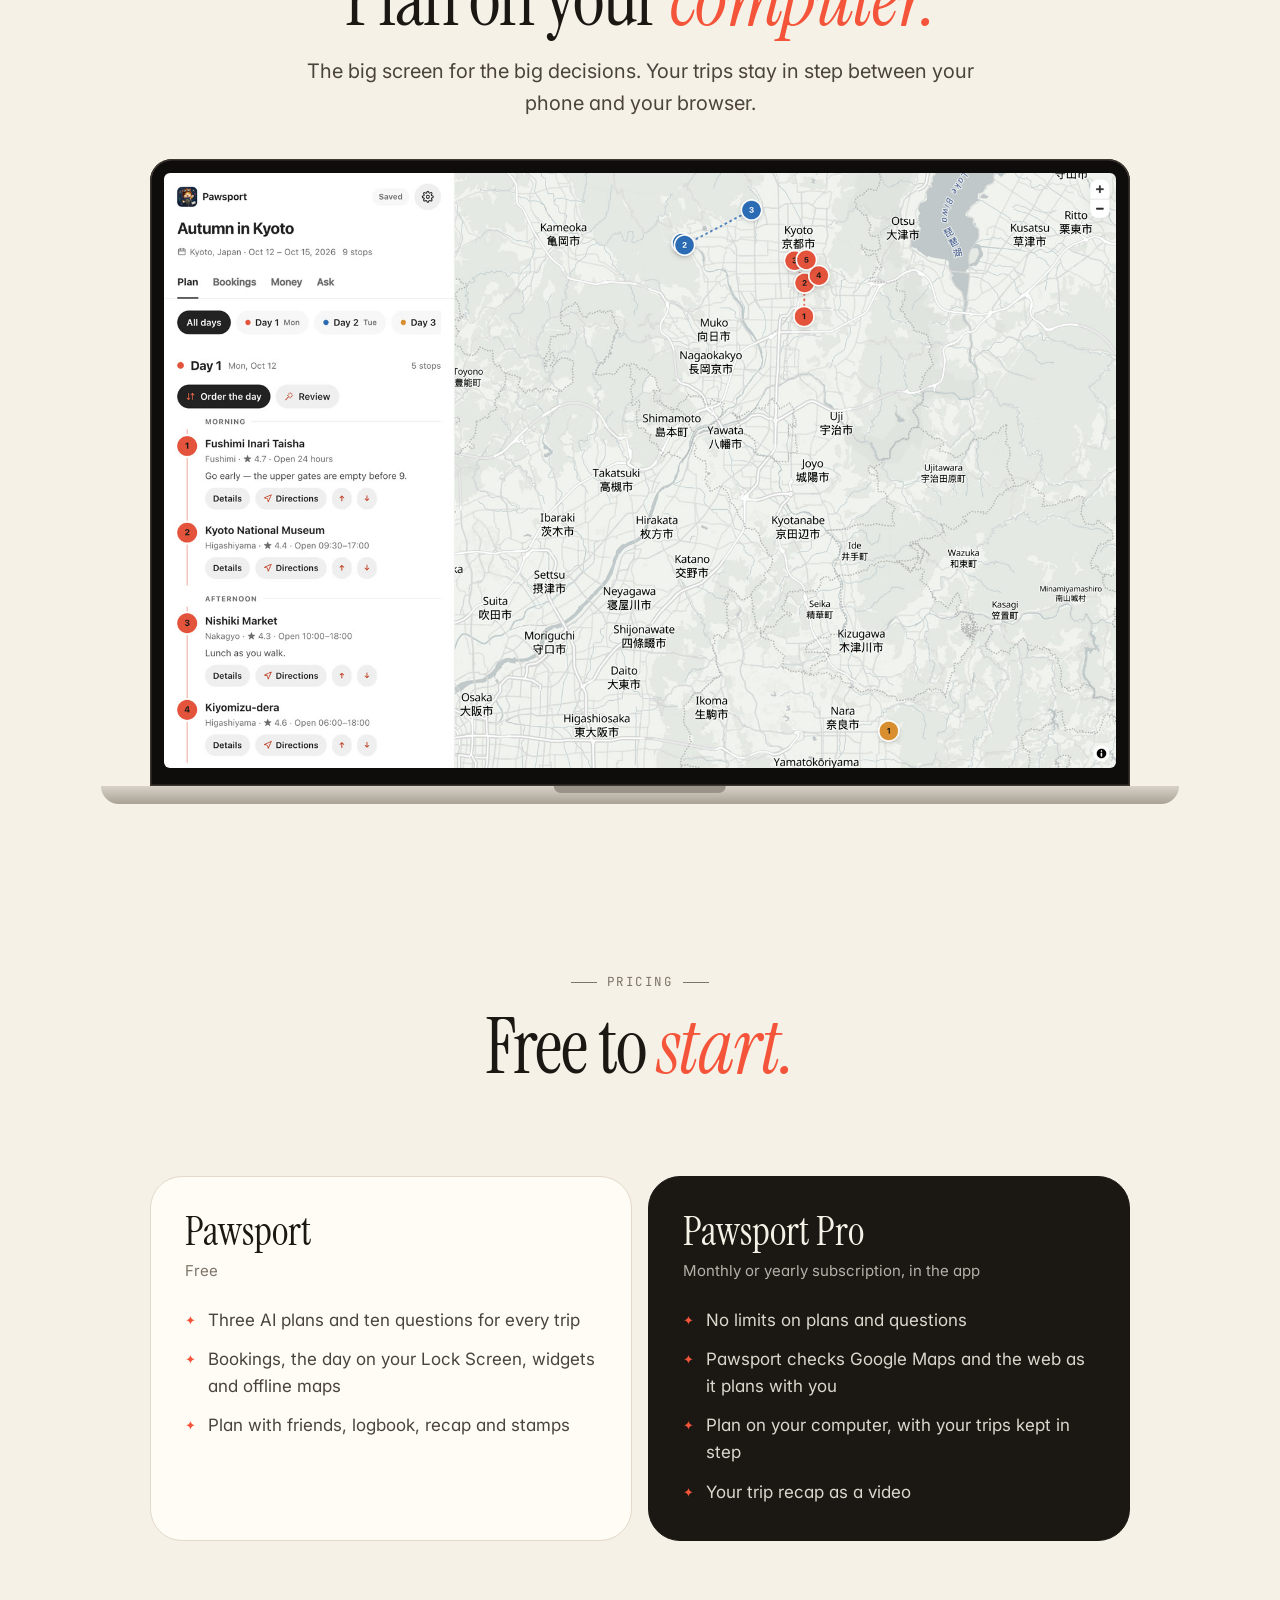
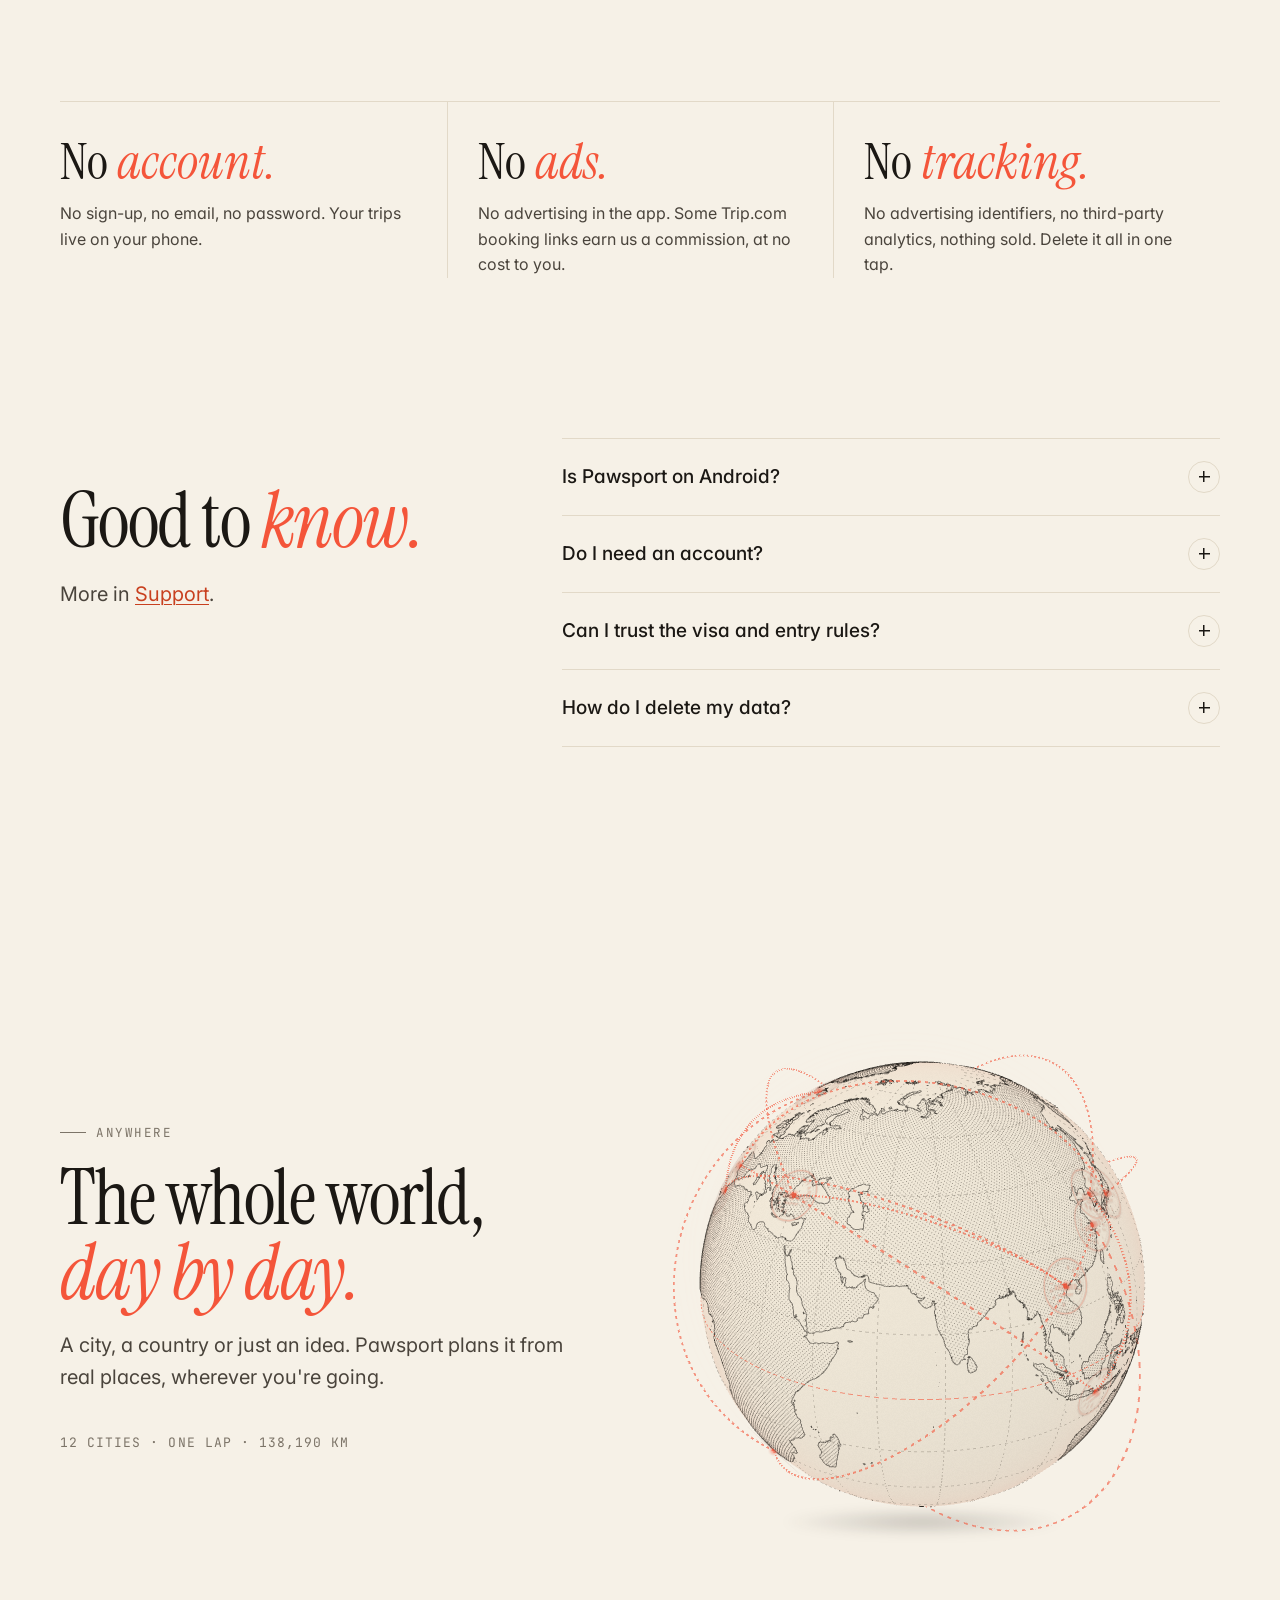
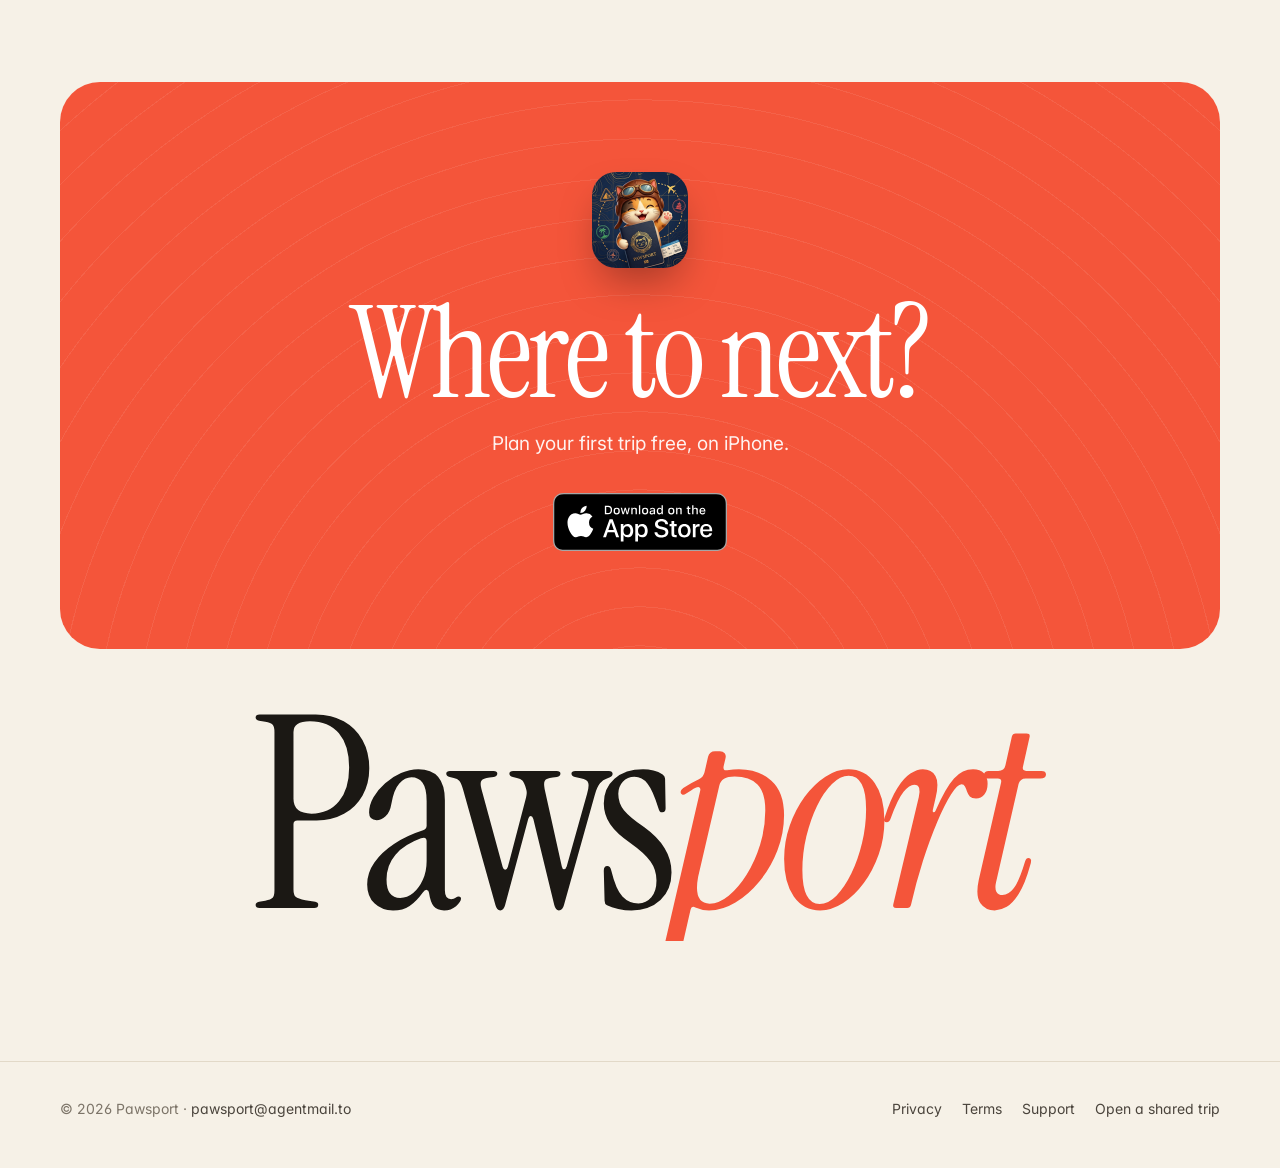
==== commit f4ddb759: "Site: Pawsport for ChatGPT and Claude page, connector and import links on the privacy page - assista" ====
--- a/index.html
+++ b/index.html
@@ -21,7 +21,7 @@
 <link rel="preconnect" href="https://fonts.googleapis.com">
 <link rel="preconnect" href="https://fonts.gstatic.com" crossorigin>
 <link rel="stylesheet" href="https://fonts.googleapis.com/css2?family=Instrument+Serif:ital@0;1&family=Inter:wght@400;500;600;700&family=JetBrains+Mono:wght@400;500&display=swap">
-<link rel="stylesheet" href="site.css?v=5">
+<link rel="stylesheet" href="site.css?v=6">
 <script>document.documentElement.classList.add('js')</script>
 <script type="application/ld+json">
 {"@context":"https://schema.org","@type":"MobileApplication","name":"Pawsport","operatingSystem":"iOS","applicationCategory":"TravelApplication",
--- a/site.css
+++ b/site.css
@@ -433,3 +433,29 @@
   .marquee .track { animation: none; }
   .js .rv { opacity: 1; transform: none; }
 }
+
+/* Pawsport for ChatGPT and Claude (assistants.html): the connector address
+   as a ticket stub, a sample exchange, the prompt in mono. */
+.doc .kicker { font-family: var(--mono); font-size: 12px; letter-spacing: .08em; text-transform: uppercase; color: var(--coral-deep); margin: 0 0 14px; }
+.doc .lede { font-size: 19px; color: var(--ink); max-width: 60ch; }
+.doc h1 { text-wrap: balance; }
+.stub { position: relative; display: grid; grid-template-columns: minmax(0, 1fr) auto; gap: 10px 16px; align-items: center;
+  background: var(--card); border: 1px solid var(--line); border-radius: var(--r-lg); padding: 20px 22px; margin: 28px 0 8px; box-shadow: var(--shadow); }
+.stub::before, .stub::after { content: ""; position: absolute; top: 50%; width: 18px; height: 18px; margin-top: -9px; border-radius: 50%; background: var(--paper); border: 1px solid var(--line); }
+.stub::before { left: -10px; clip-path: inset(0 0 0 50%); }
+.stub::after { right: -10px; clip-path: inset(0 50% 0 0); }
+.stub-label { grid-column: 1 / -1; font-family: var(--mono); font-size: 11px; letter-spacing: .1em; text-transform: uppercase; color: var(--muted); }
+.stub-url { font-family: var(--mono); font-size: 16px; color: var(--ink); overflow-wrap: anywhere; min-width: 0; }
+.stub-meta { grid-column: 1 / -1; display: flex; flex-wrap: wrap; gap: 6px 18px; border-top: 1px dashed var(--line); padding-top: 12px;
+  font-family: var(--mono); font-size: 12px; color: var(--muted); }
+.doc .steps { padding-left: 22px; display: grid; gap: 12px; }
+.doc .steps code, .doc p code { font-family: var(--mono); font-size: 13px; background: var(--sand); border-radius: 6px; padding: 2px 6px; overflow-wrap: anywhere; }
+.doc .note { font-size: 15px; color: var(--muted); }
+.chat { display: grid; gap: 10px; margin: 8px 0 18px; }
+.chat p { margin: 0; padding: 12px 16px; border-radius: 18px; max-width: 85%; font-size: 16px; }
+.chat .you { justify-self: end; background: var(--ink); color: var(--paper); border-bottom-right-radius: 6px; }
+.chat .ans { justify-self: start; background: var(--card); border: 1px solid var(--line); color: var(--ink); border-bottom-left-radius: 6px; }
+.chat .mono { font-family: var(--mono); font-size: 13px; overflow-wrap: anywhere; }
+.prompt { background: var(--card); border: 1px solid var(--line); border-radius: var(--r-md); padding: 16px; display: grid; gap: 12px; justify-items: start; }
+.prompt pre { margin: 0; width: 100%; font-family: var(--mono); font-size: 12.5px; line-height: 1.55; color: var(--hof); white-space: pre-wrap; overflow-wrap: anywhere; max-height: 320px; overflow: auto; }
+@media (max-width: 520px) { .stub { grid-template-columns: minmax(0, 1fr); } .chat p { max-width: 100%; } }
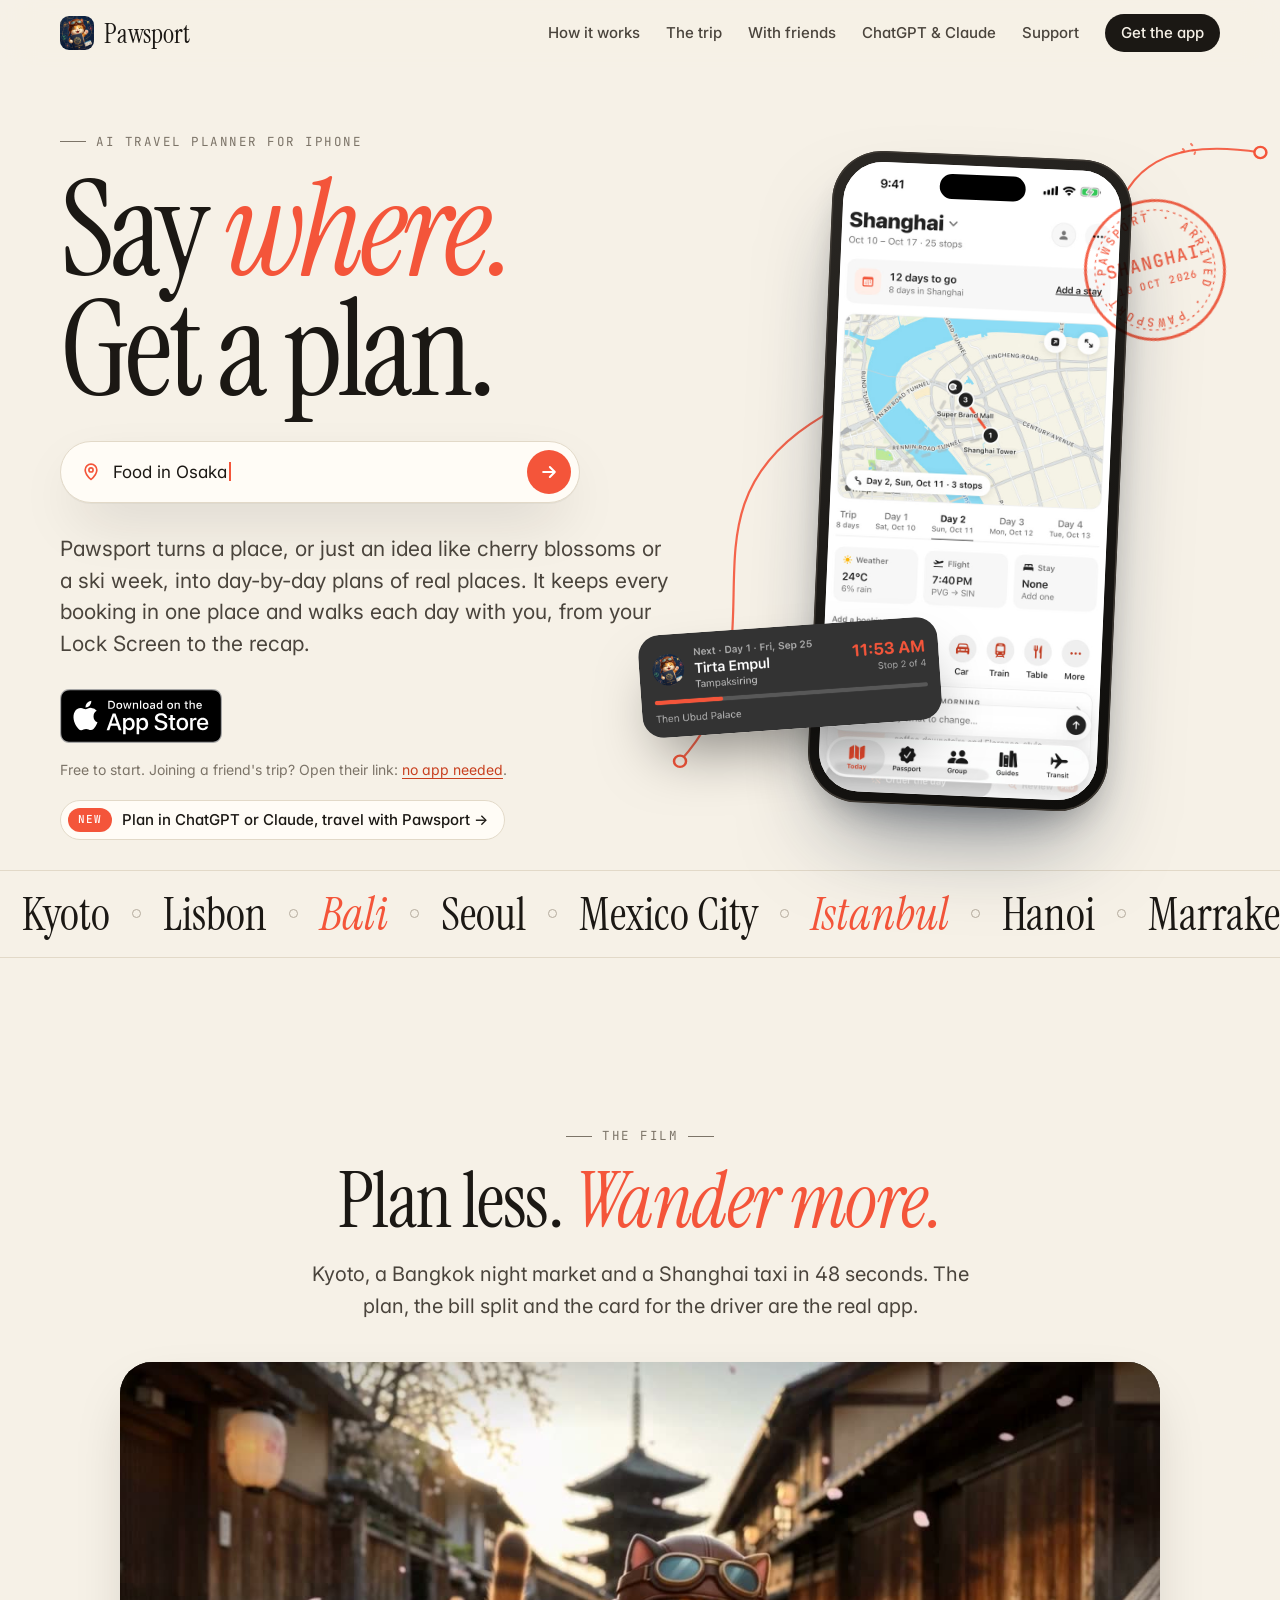
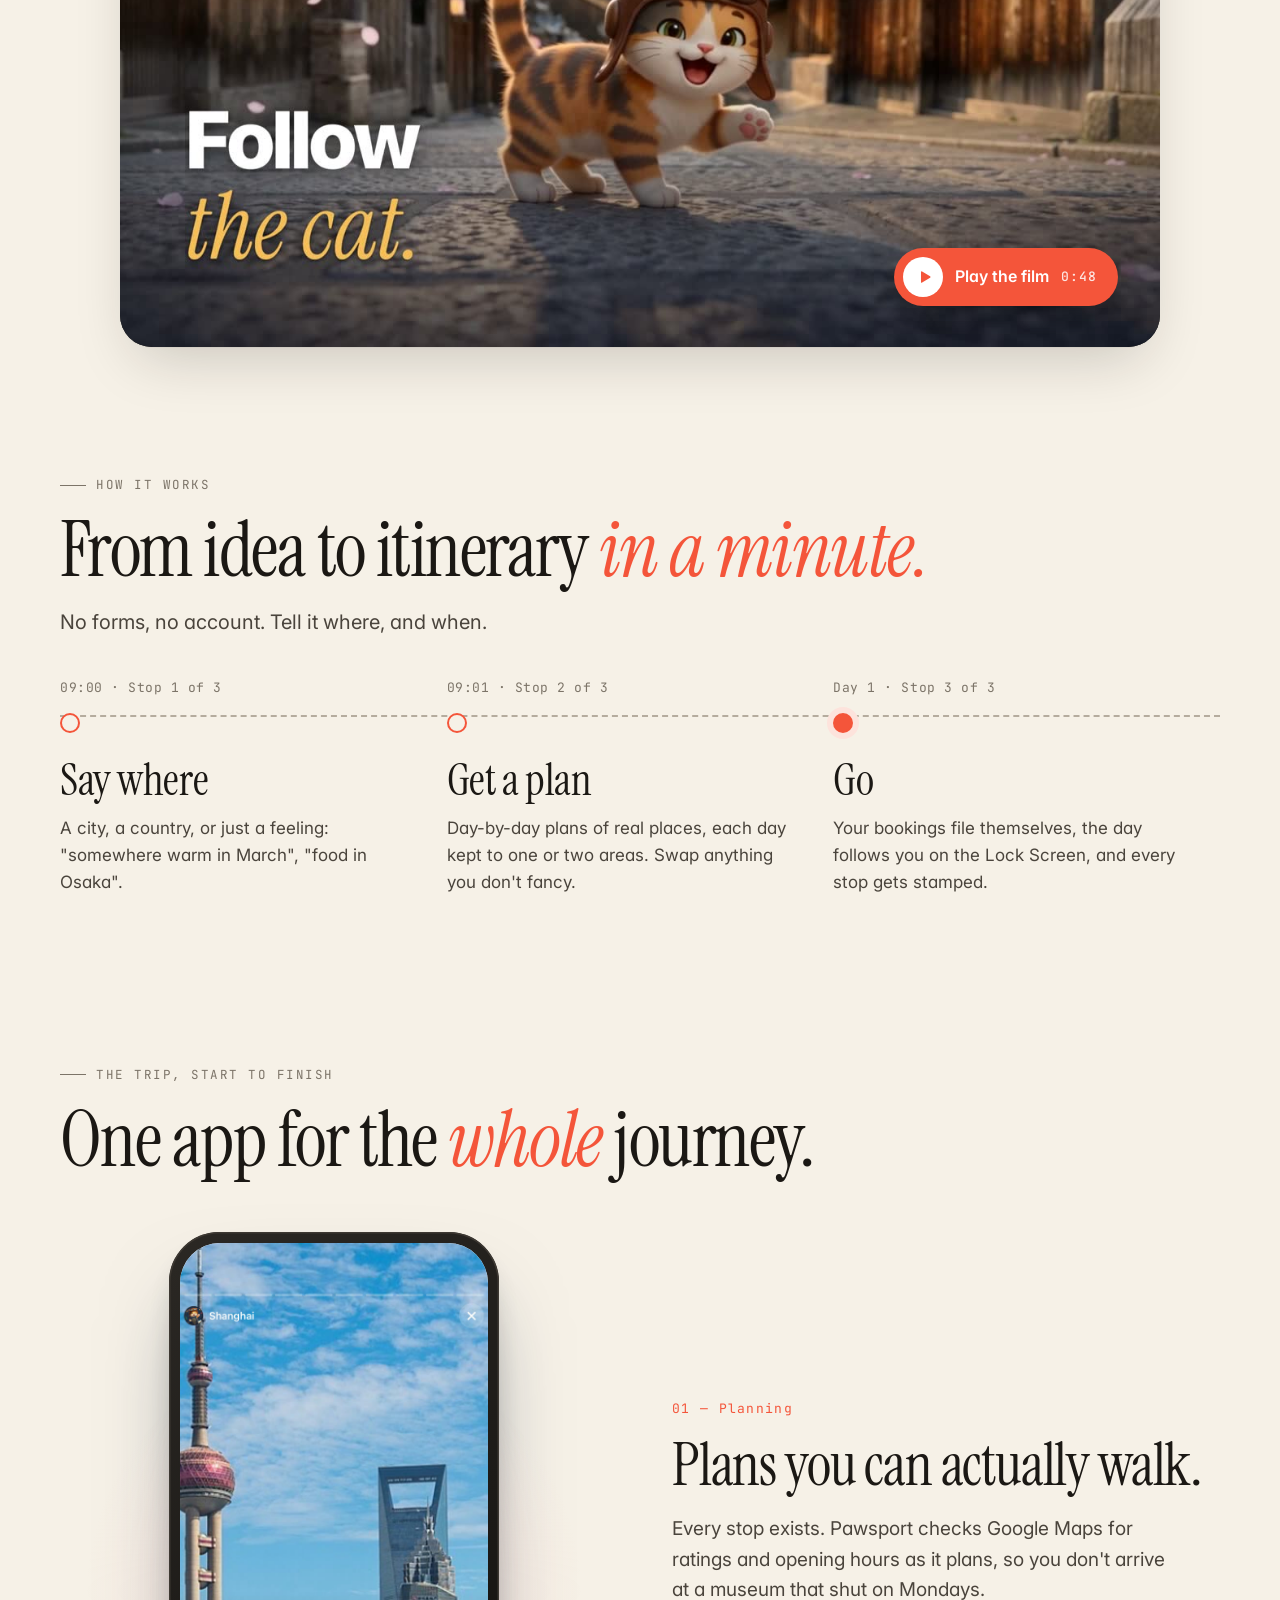
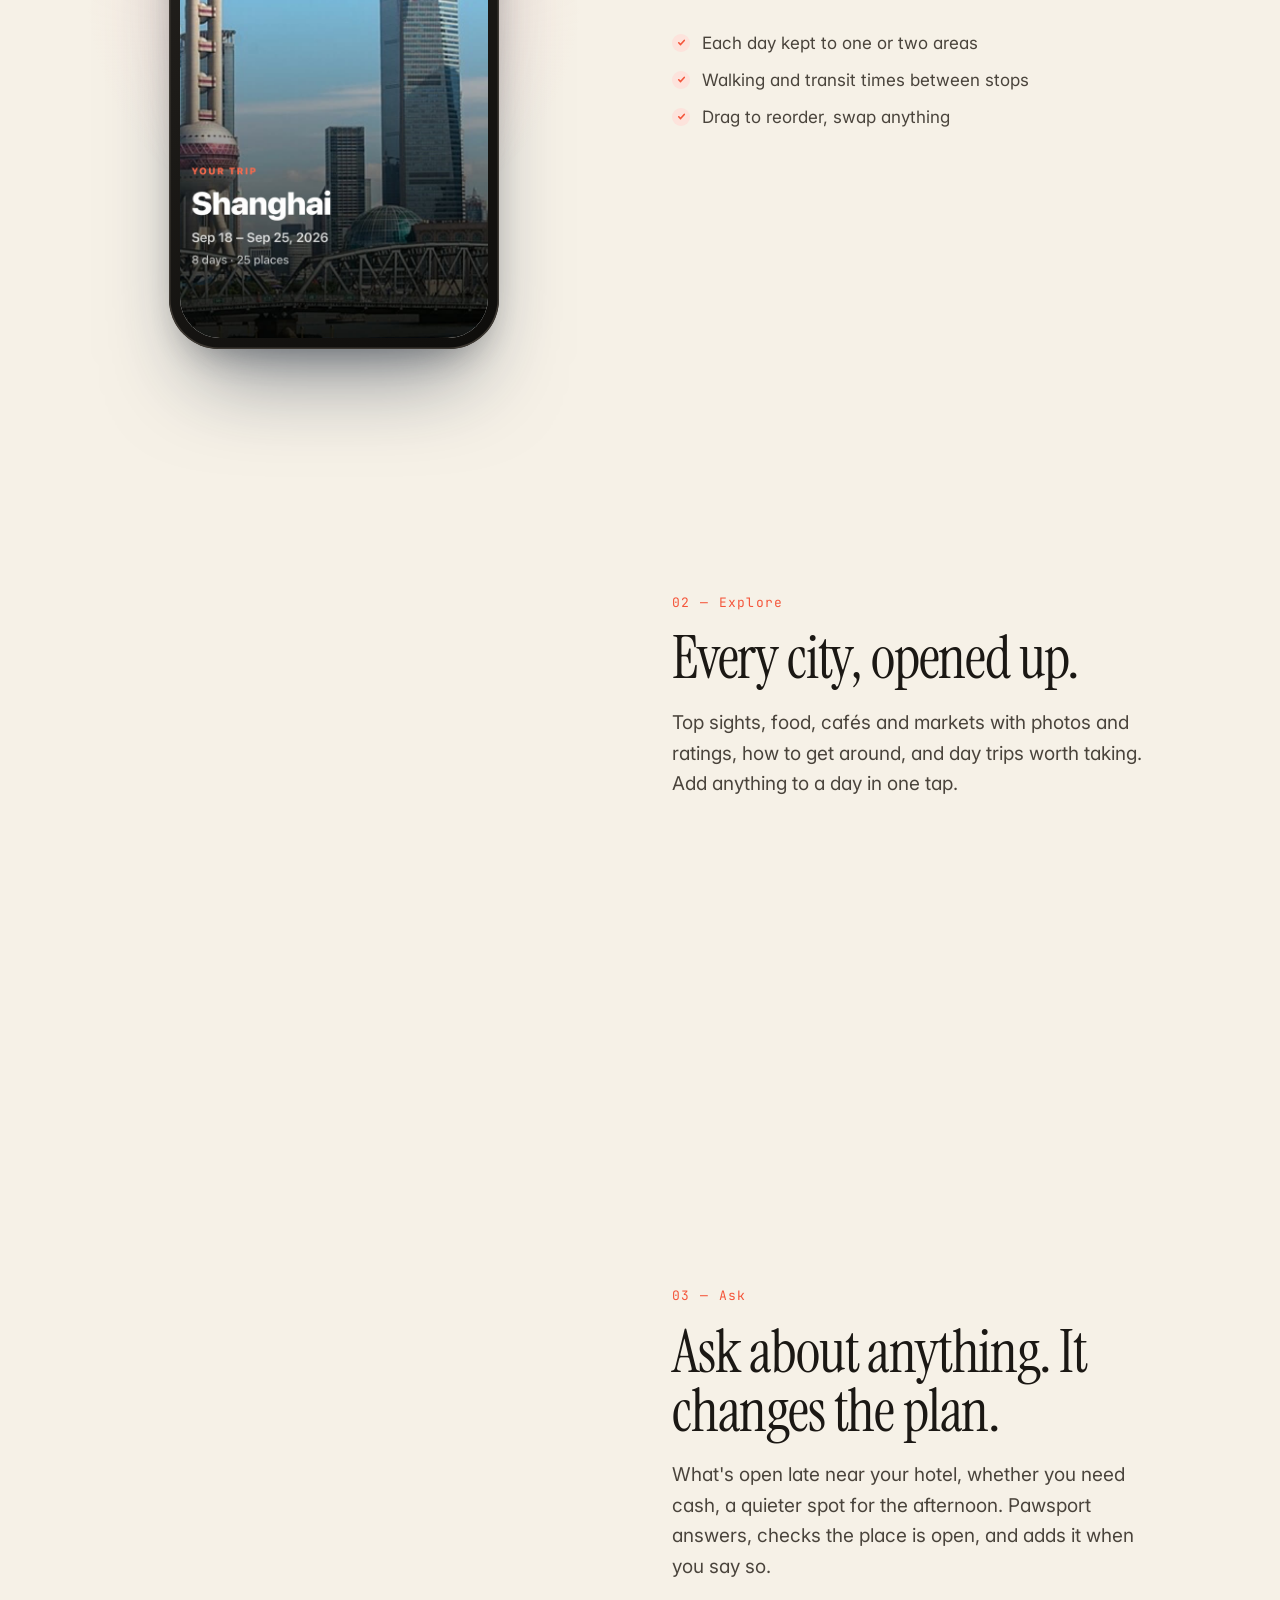
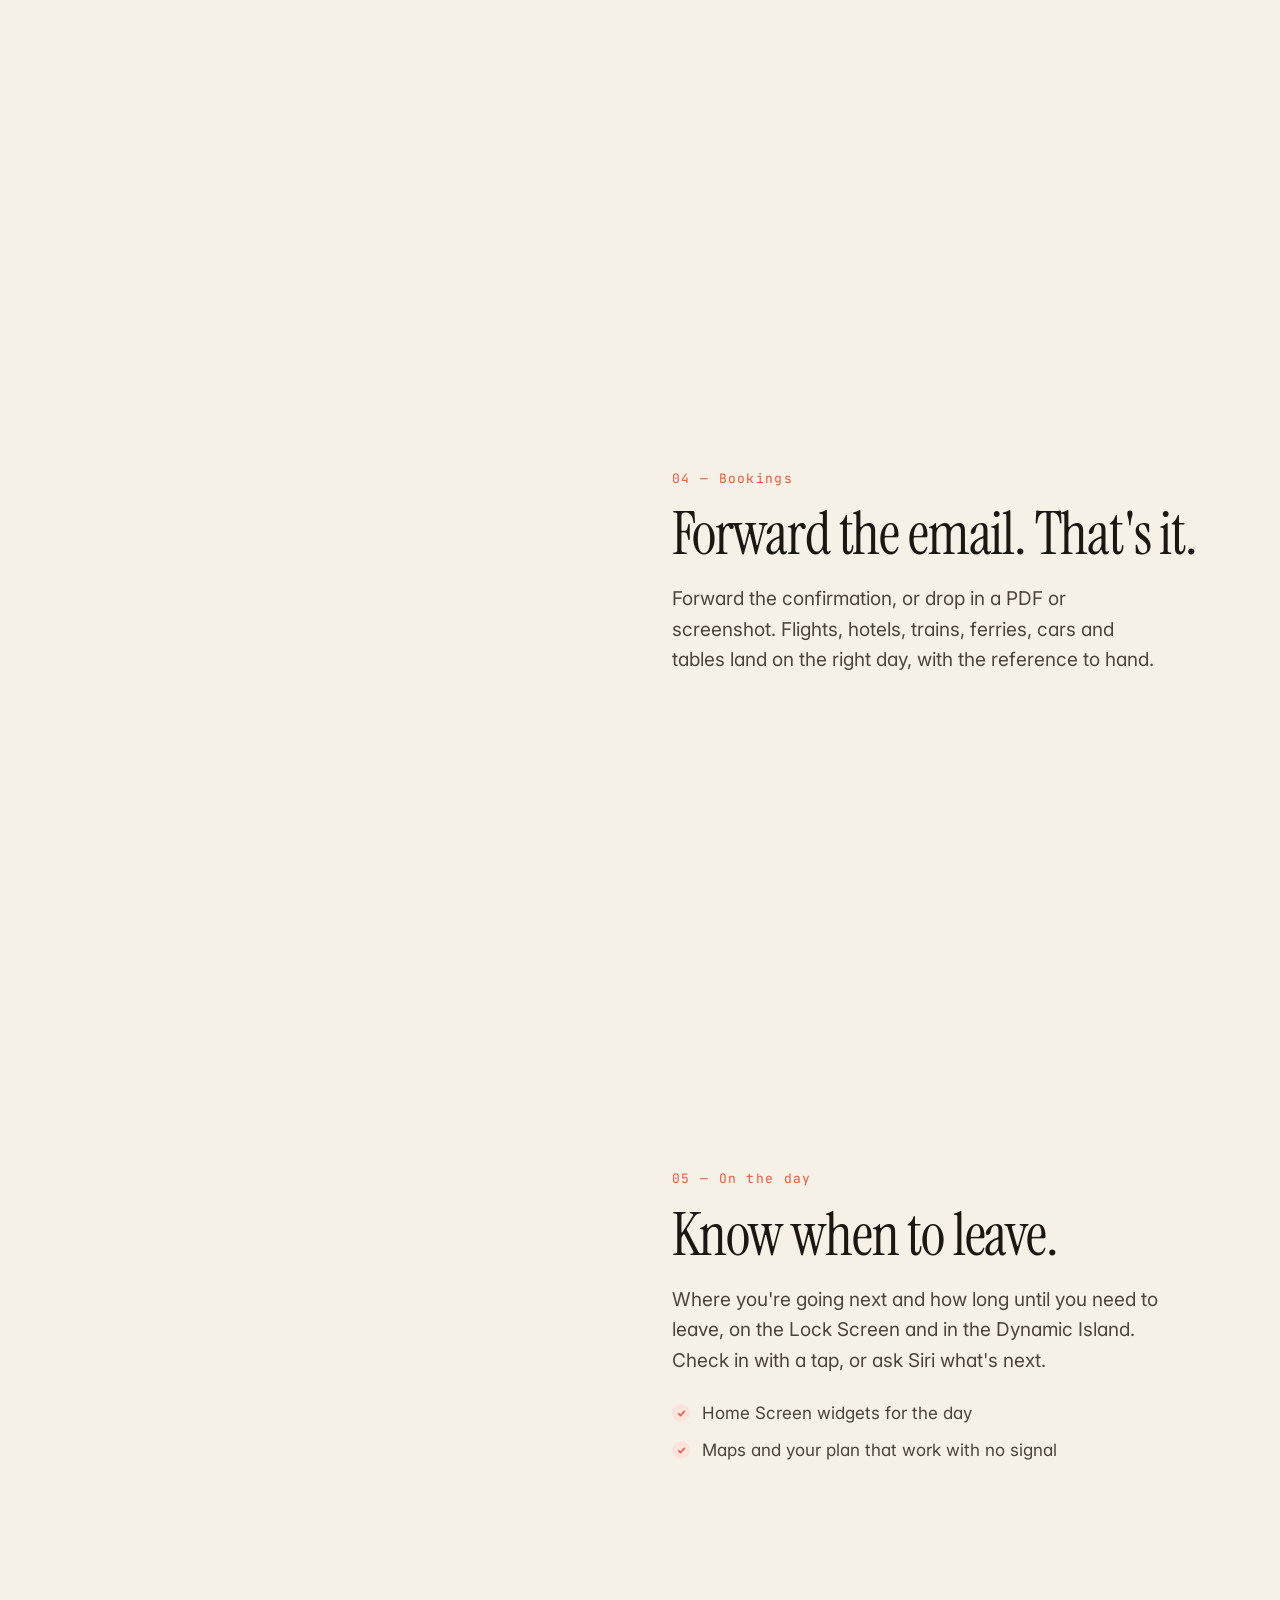
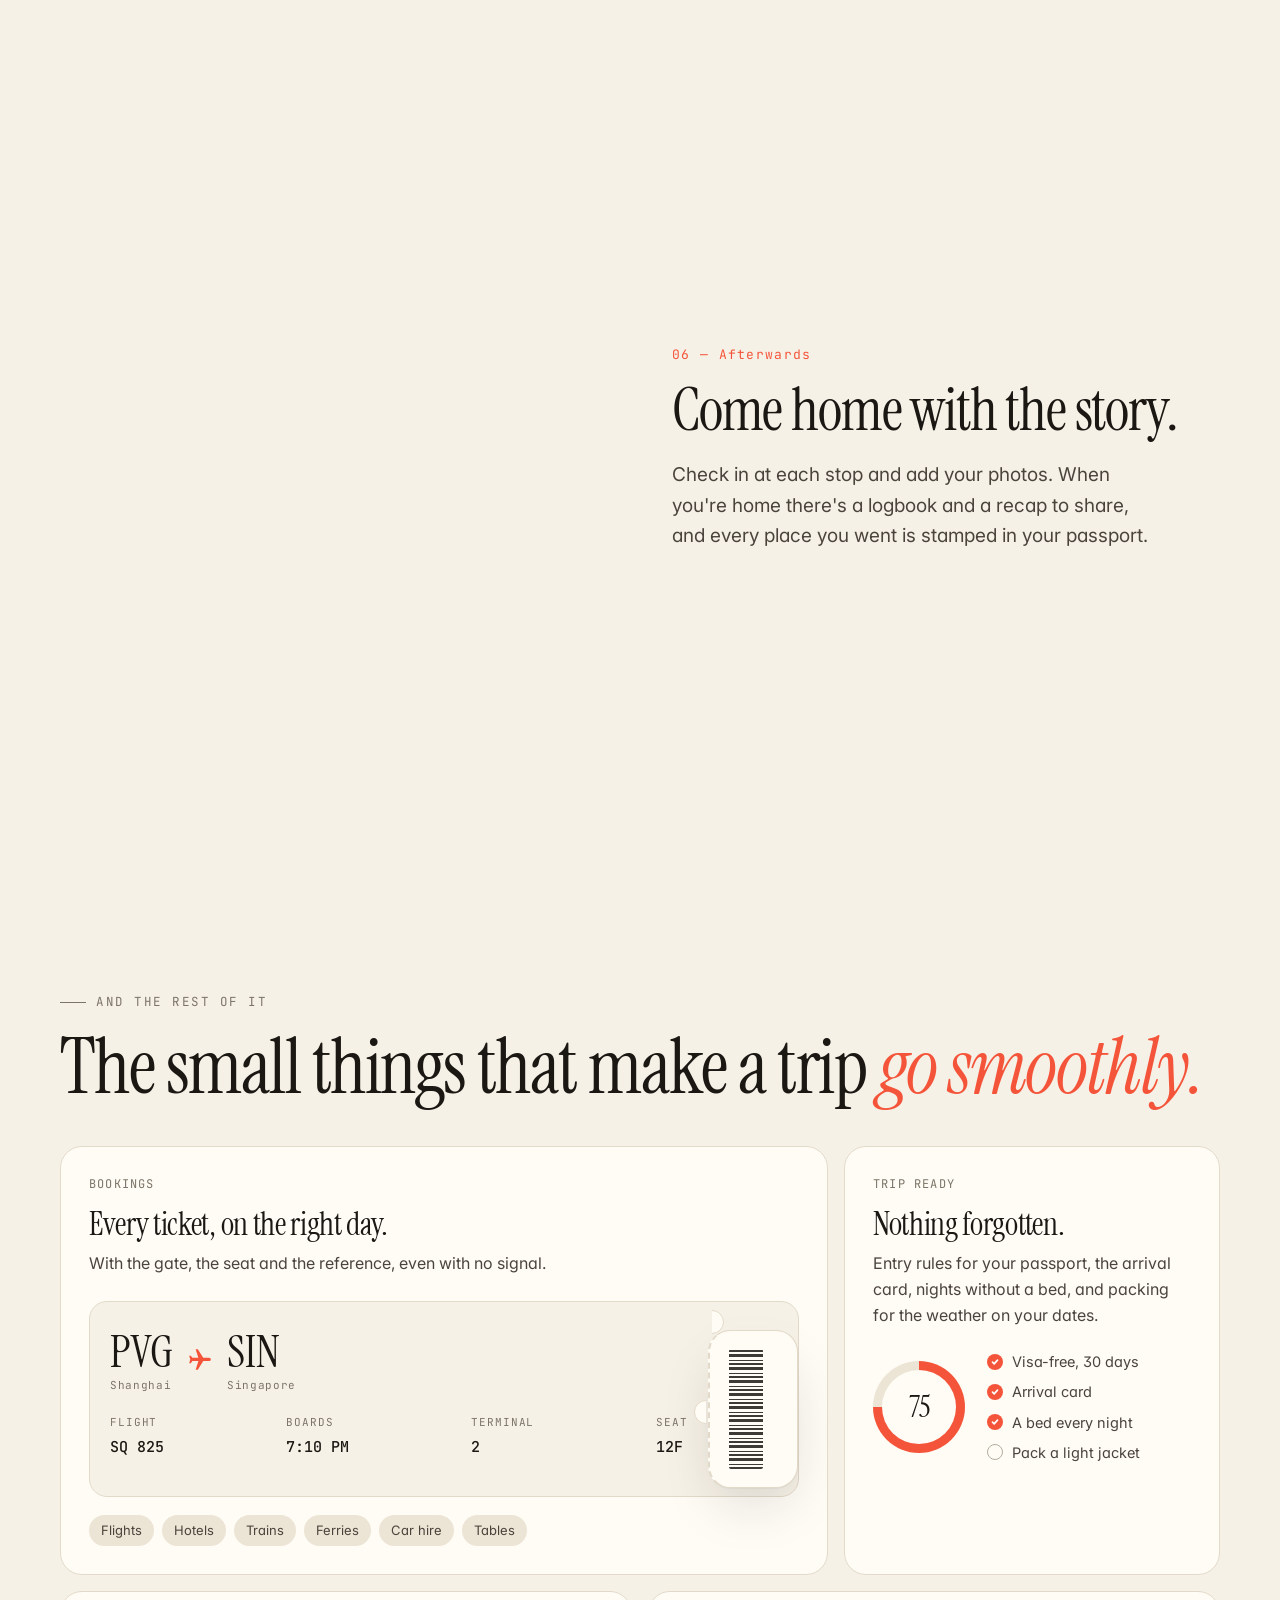
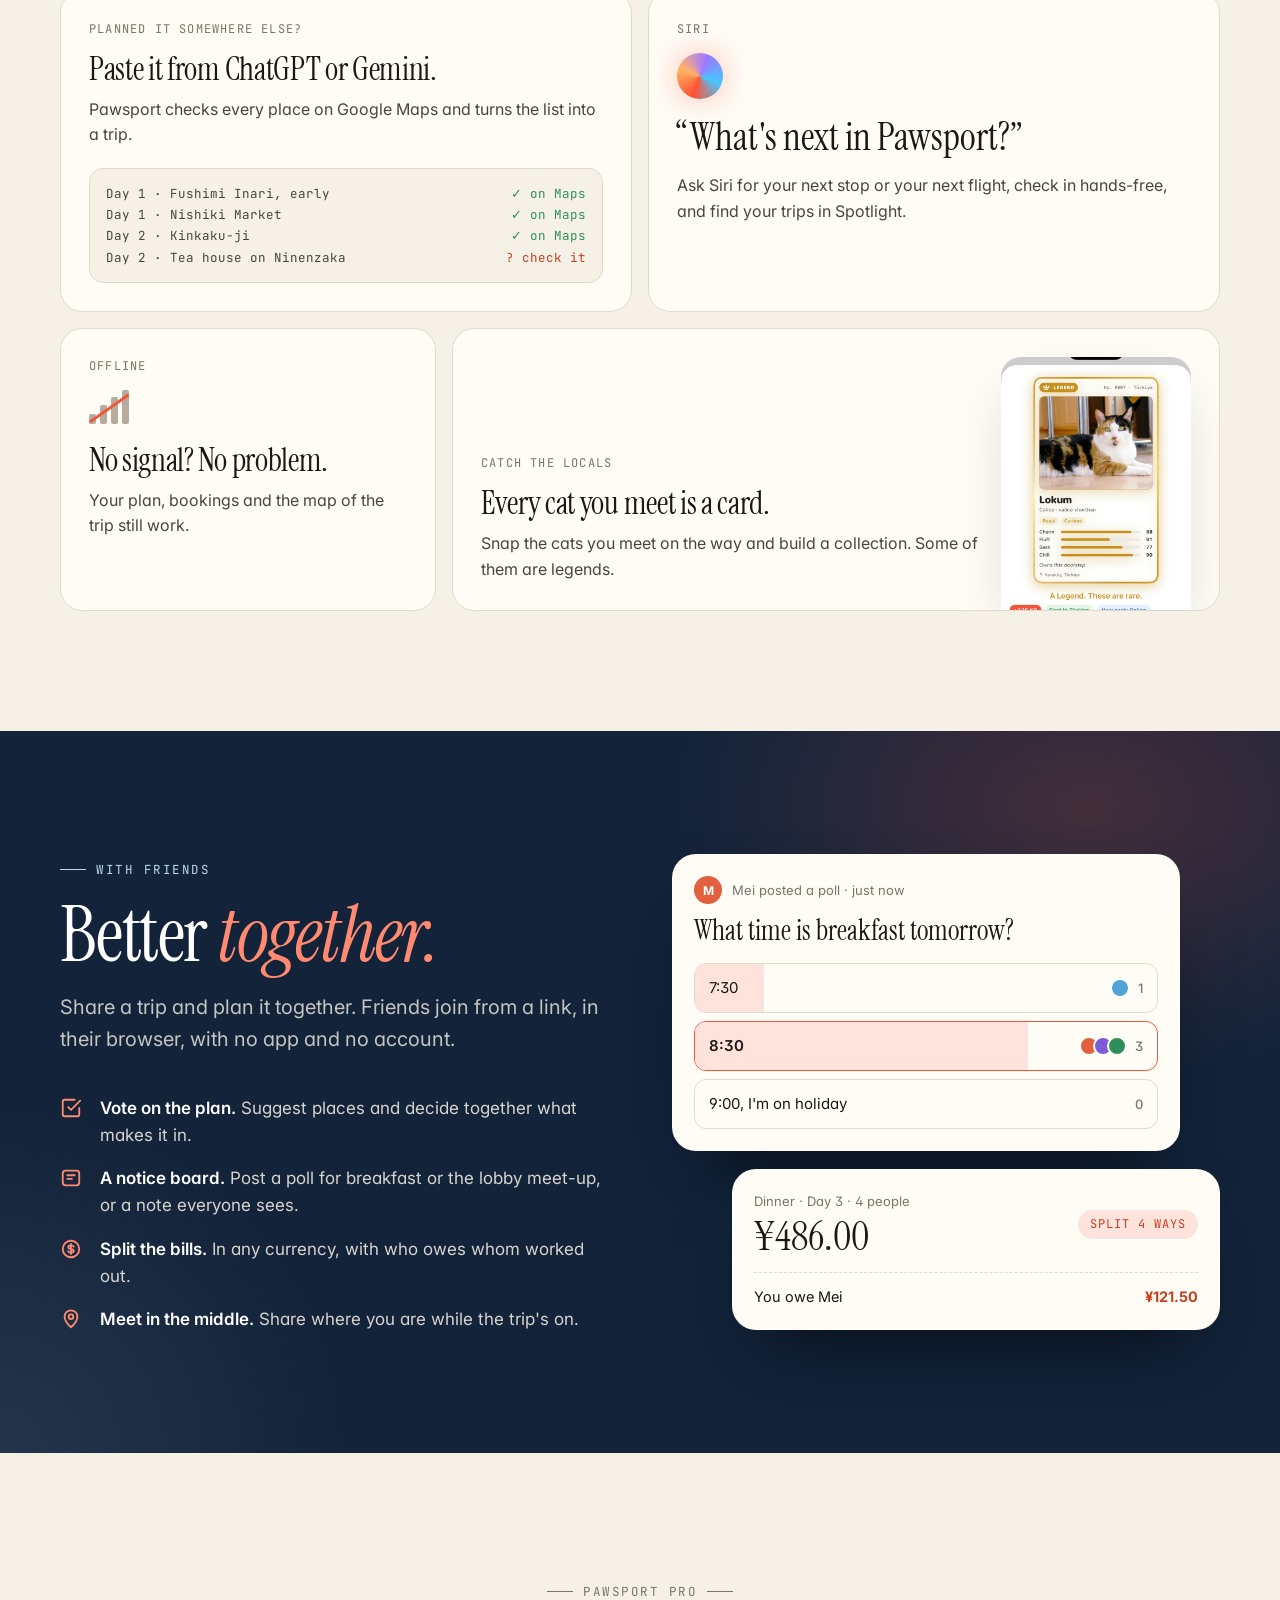
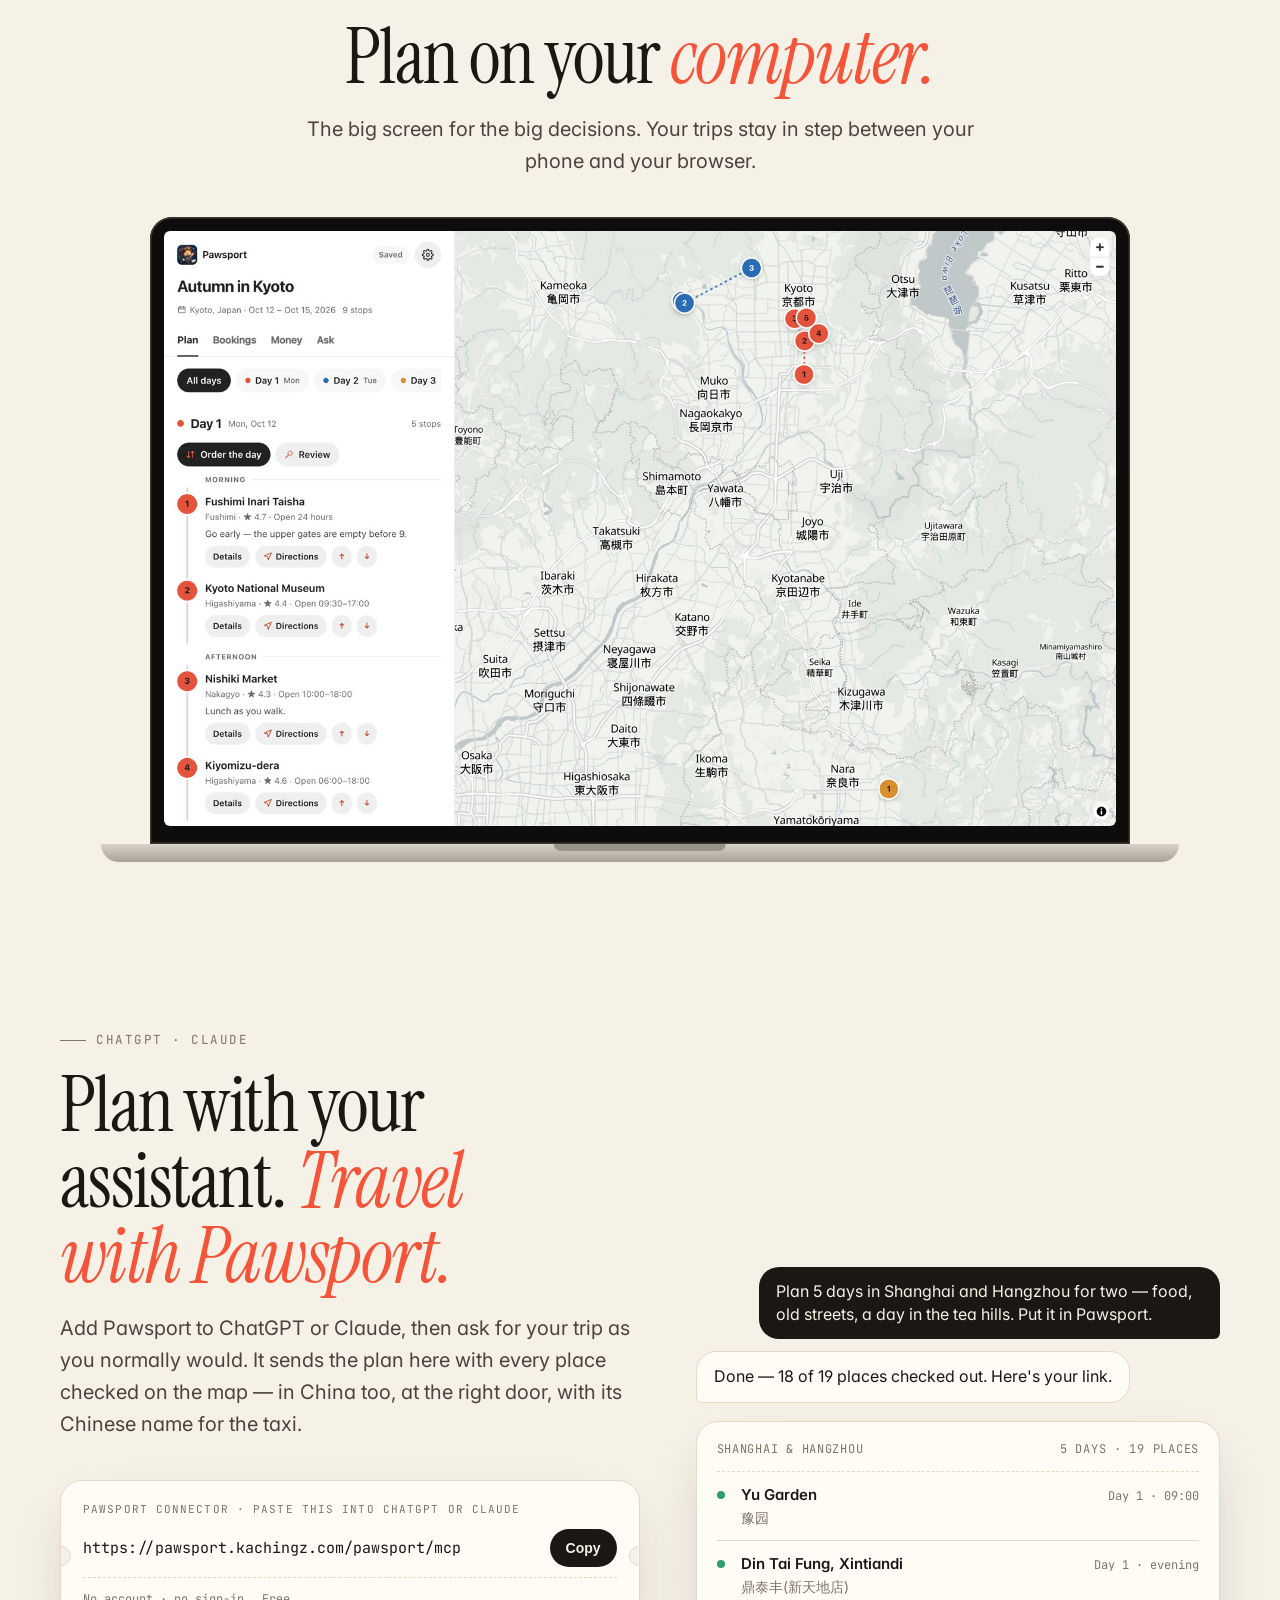
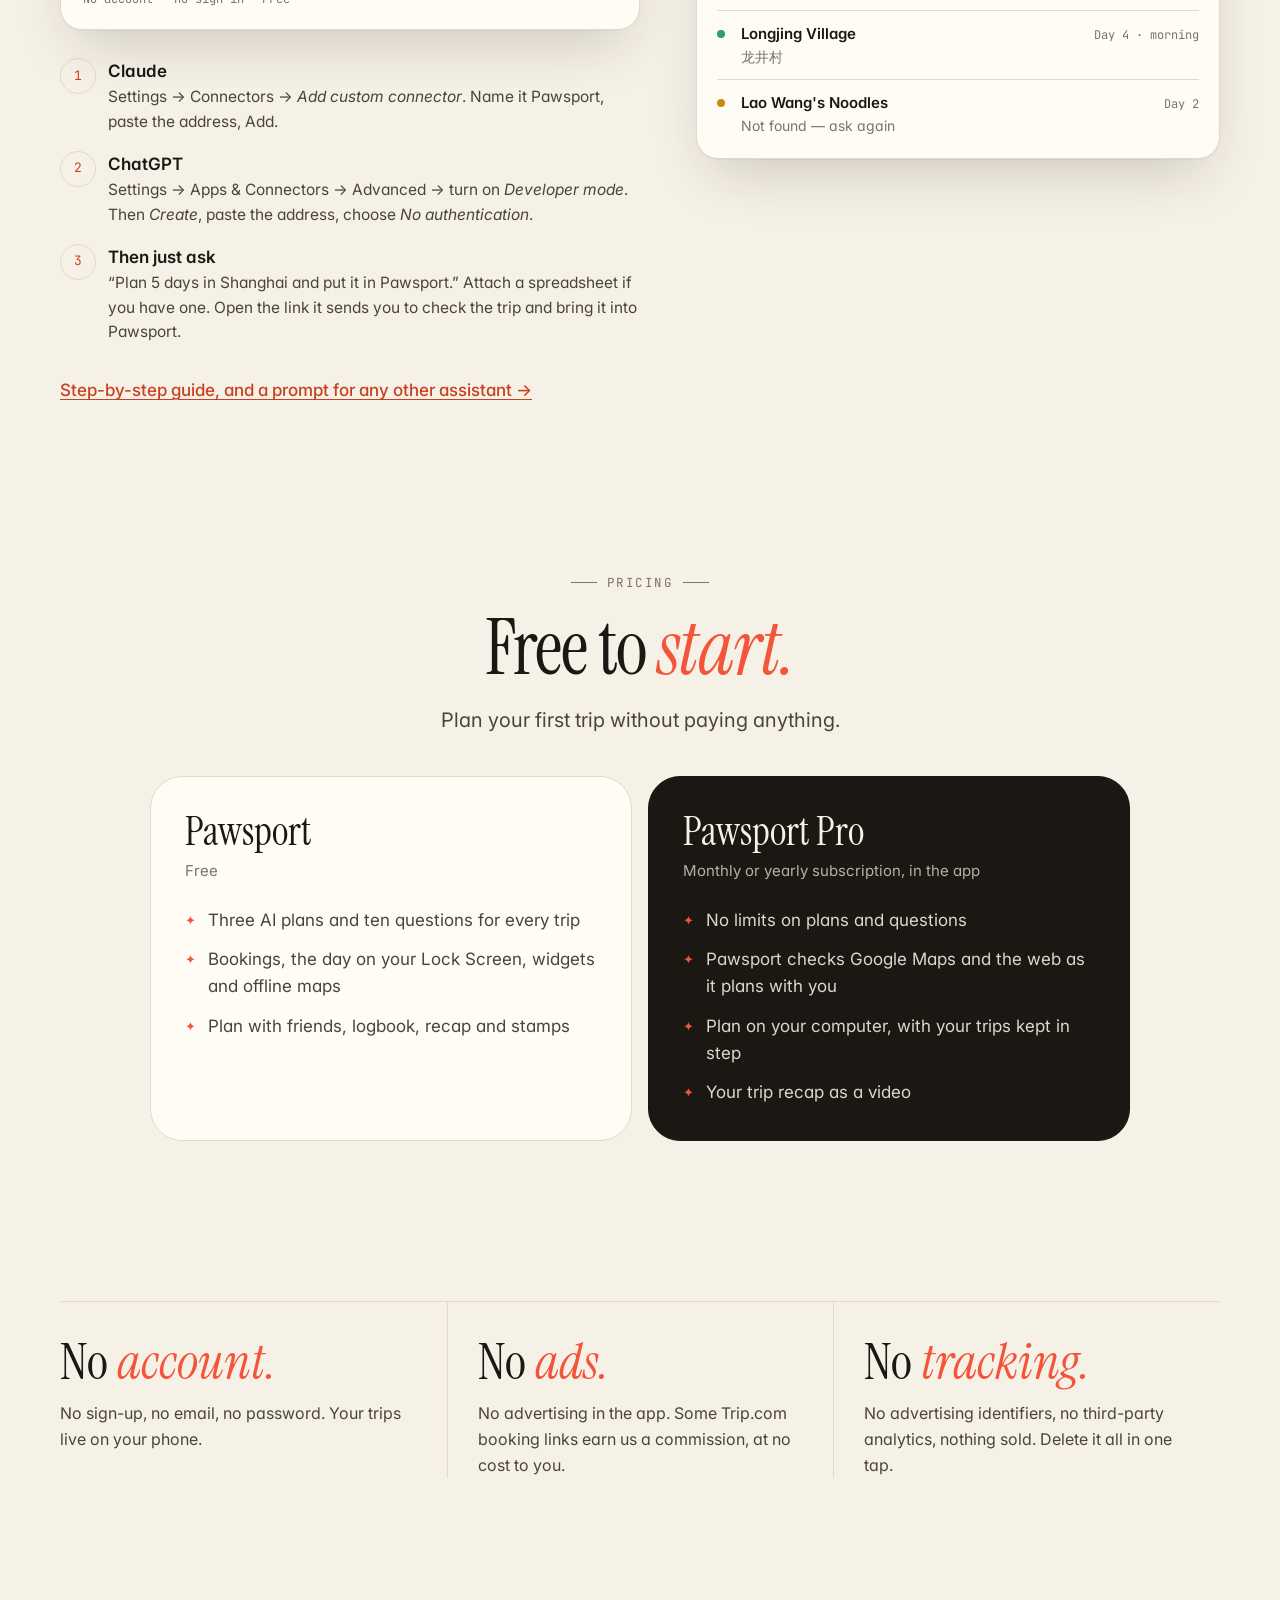
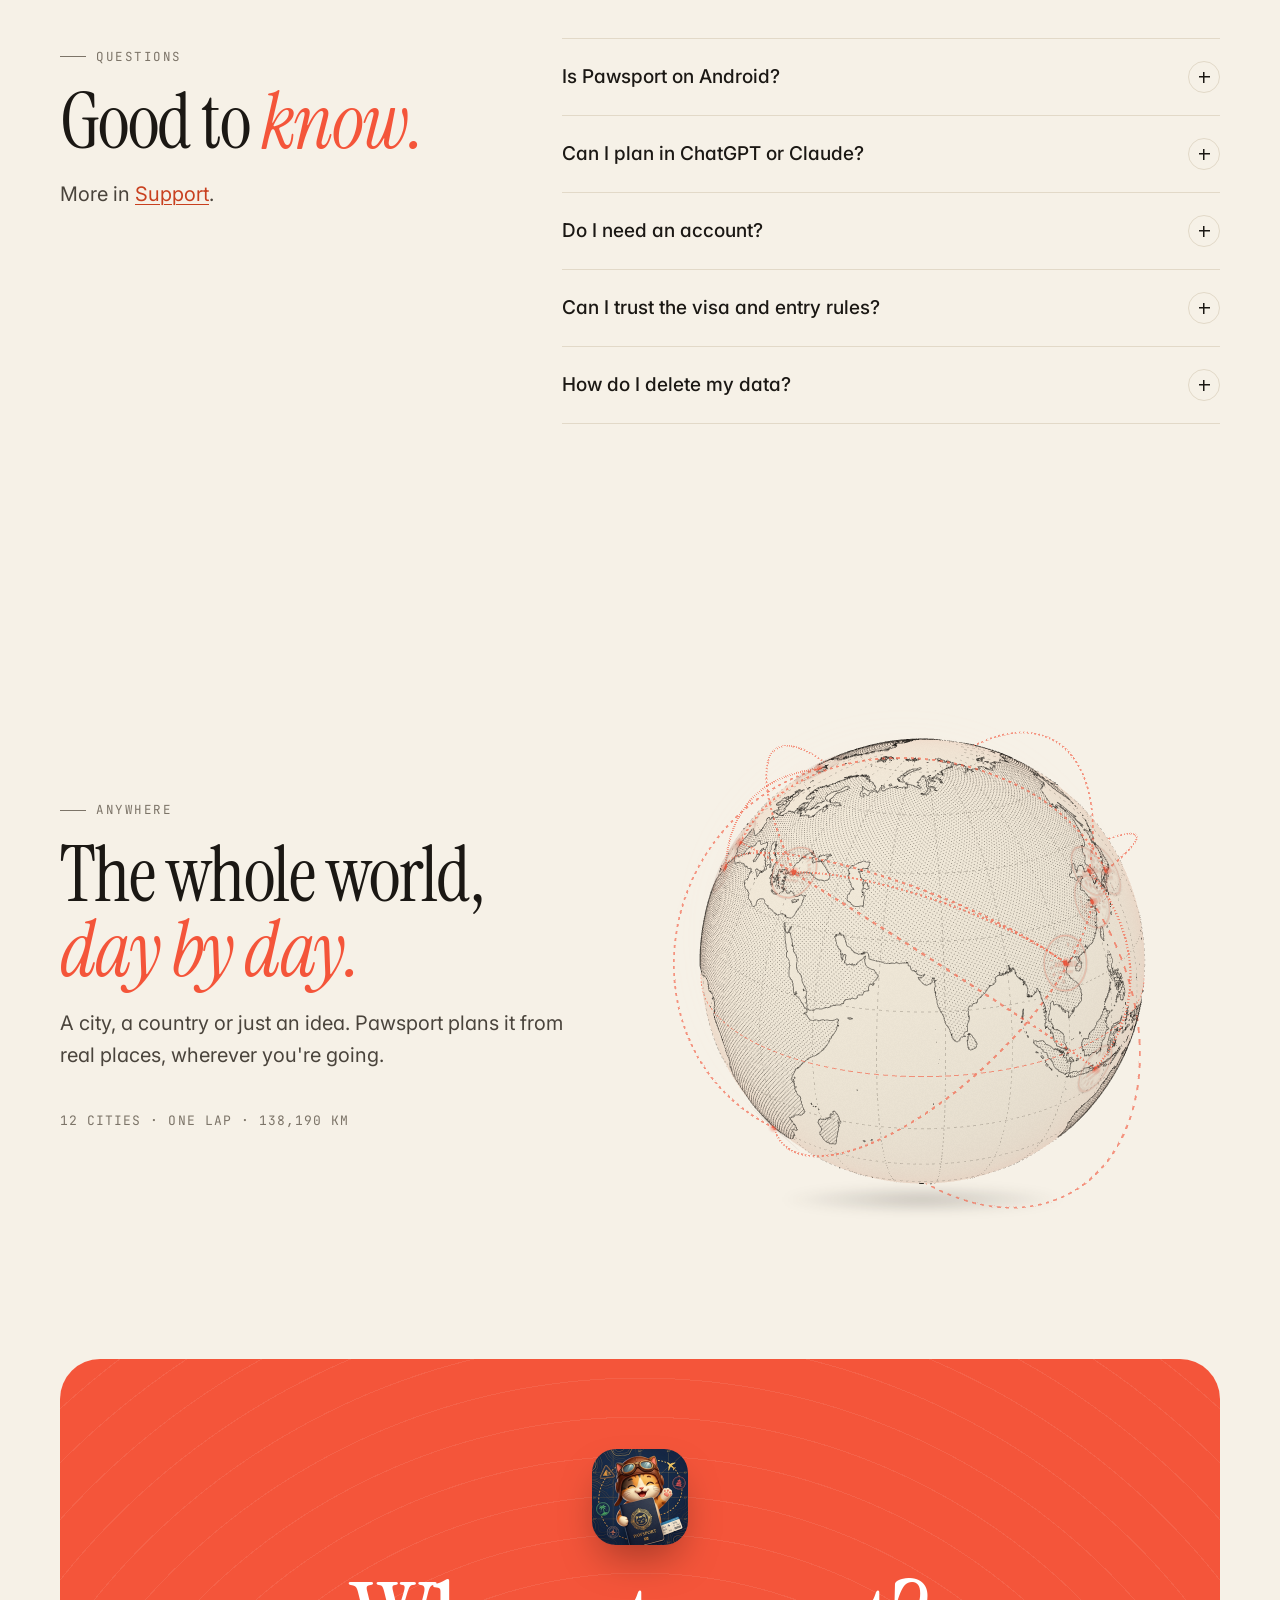
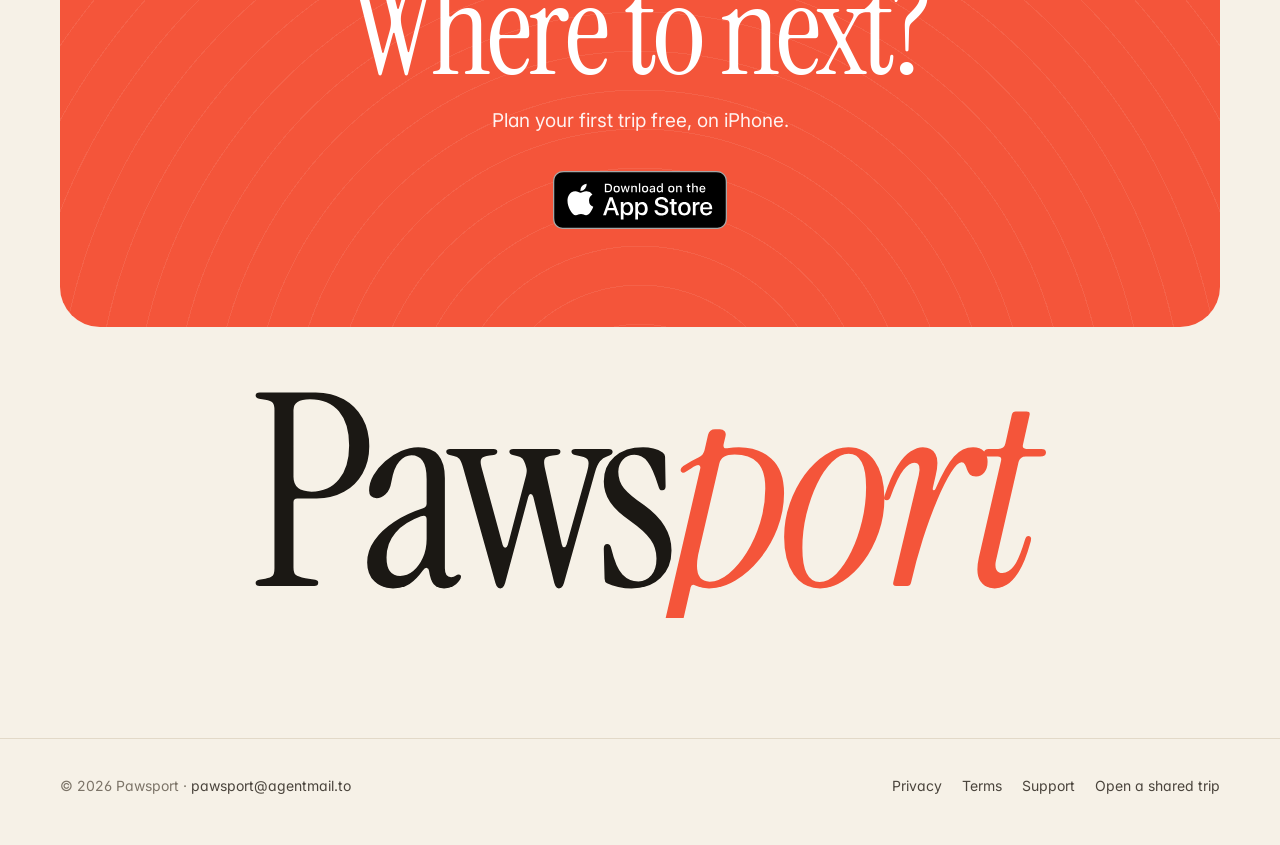
==== commit 07e91d43: "Site: the Pawsport connector on the home page — address and steps up front, New link in the hero, na" ====
--- a/index.html
+++ b/index.html
@@ -21,7 +21,7 @@
 <link rel="preconnect" href="https://fonts.googleapis.com">
 <link rel="preconnect" href="https://fonts.gstatic.com" crossorigin>
 <link rel="stylesheet" href="https://fonts.googleapis.com/css2?family=Instrument+Serif:ital@0;1&family=Inter:wght@400;500;600;700&family=JetBrains+Mono:wght@400;500&display=swap">
-<link rel="stylesheet" href="site.css?v=6">
+<link rel="stylesheet" href="site.css?v=9">
 <script>document.documentElement.classList.add('js')</script>
 <script type="application/ld+json">
 {"@context":"https://schema.org","@type":"MobileApplication","name":"Pawsport","operatingSystem":"iOS","applicationCategory":"TravelApplication",
@@ -37,6 +37,7 @@
       <a class="hide-sm" href="#how">How it works</a>
       <a class="hide-sm" href="#trip">The trip</a>
       <a class="hide-sm" href="#friends">With friends</a>
+      <a class="hide-sm" href="#assistants">ChatGPT &amp; Claude</a>
       <a class="hide-sm" href="support.html">Support</a>
       <a class="btn btn-ink btn-small" href="https://apps.apple.com/app/id6808585130?ct=site">Get the app</a>
     </nav>
@@ -59,6 +60,7 @@
         <a class="badge-link" href="https://apps.apple.com/app/id6808585130?ct=site"><img class="store-badge badge-light" src="img/app-store-badge-black.svg" alt="Download on the App Store" width="162" height="54"><img class="store-badge badge-dark" src="img/app-store-badge-white.svg" alt="Download on the App Store" width="162" height="54"></a>
       </div>
       <p class="note rv" style="--d:.55s">Free to start. Joining a friend's trip? Open their link: <a href="/app/">no app needed</a>.</p>
+      <a class="new-pill rv" style="--d:.6s" href="#assistants"><span>New</span>Plan in ChatGPT or Claude, travel with Pawsport →</a>
     </div>
 
     <div class="stage">
@@ -282,6 +284,39 @@
   </div>
 </section>
 
+<section class="section tight" id="assistants">
+  <div class="wrap assist">
+    <div class="assist-copy">
+      <p class="eyebrow rv">ChatGPT · Claude</p>
+      <h2 class="h2 rv">Plan with your assistant. <em>Travel with Pawsport.</em></h2>
+      <p class="sub rv">Add Pawsport to ChatGPT or Claude, then ask for your trip as you normally would. It sends the plan here with every place checked on the map — in China too, at the right door, with its Chinese name for the taxi.</p>
+      <div class="stub rv" aria-label="The Pawsport connector address">
+        <div class="stub-label">Pawsport connector · paste this into ChatGPT or Claude</div>
+        <code class="stub-url" id="mcpUrl">https://pawsport.kachingz.com/pawsport/mcp</code>
+        <button class="btn btn-ink btn-small" type="button" data-copy-text="https://pawsport.kachingz.com/pawsport/mcp">Copy</button>
+        <div class="stub-meta"><span>No account · no sign-in</span><span>Free</span></div>
+      </div>
+      <ol class="assist-steps rv">
+        <li><b>Claude</b><span>Settings → Connectors → <i>Add custom connector</i>. Name it Pawsport, paste the address, Add.</span></li>
+        <li><b>ChatGPT</b><span>Settings → Apps &amp; Connectors → Advanced → turn on <i>Developer mode</i>. Then <i>Create</i>, paste the address, choose <i>No authentication</i>.</span></li>
+        <li><b>Then just ask</b><span>“Plan 5 days in Shanghai and put it in Pawsport.” Attach a spreadsheet if you have one. Open the link it sends you to check the trip and bring it into Pawsport.</span></li>
+      </ol>
+      <p class="assist-more rv"><a href="assistants.html">Step-by-step guide, and a prompt for any other assistant →</a></p>
+    </div>
+    <div class="assist-demo rv" style="--d:.1s" aria-label="An example: Claude sends a Shanghai trip to Pawsport">
+      <p class="bubble you">Plan 5 days in Shanghai and Hangzhou for two — food, old streets, a day in the tea hills. Put it in Pawsport.</p>
+      <p class="bubble ans">Done — 18 of 19 places checked out. Here's your link.</p>
+      <div class="assist-ticket">
+        <div class="tk-head"><span>Shanghai &amp; Hangzhou</span><span>5 days · 19 places</span></div>
+        <div class="tk-row"><i class="ok"></i><b>Yu Garden</b><span lang="zh">豫园</span><em>Day 1 · 09:00</em></div>
+        <div class="tk-row"><i class="ok"></i><b>Din Tai Fung, Xintiandi</b><span lang="zh">鼎泰丰(新天地店)</span><em>Day 1 · evening</em></div>
+        <div class="tk-row"><i class="ok"></i><b>Longjing Village</b><span lang="zh">龙井村</span><em>Day 4 · morning</em></div>
+        <div class="tk-row warn"><i></i><b>Lao Wang's Noodles</b><span>Not found — ask again</span><em>Day 2</em></div>
+      </div>
+    </div>
+  </div>
+</section>
+
 <section class="section tight">
   <div class="wrap">
     <div class="center"><p class="eyebrow rv">Pricing</p>
@@ -324,6 +359,7 @@
     <div><p class="eyebrow rv">Questions</p><h2 class="h2 rv">Good to <em>know.</em></h2><p class="sub rv">More in <a href="support.html">Support</a>.</p></div>
     <div class="rv">
       <details><summary>Is Pawsport on Android?</summary><p>Not yet. Pawsport is for iPhone. Friends on Android can still join a trip you share: it opens in their browser.</p></details>
+      <details><summary>Can I plan in ChatGPT or Claude?</summary><p>Yes. Add the Pawsport connector and ask your assistant to put the trip in Pawsport: it checks every place and gives you a link to open in the app. No connector? Paste our prompt instead. <a href="assistants.html">Here's how</a>.</p></details>
       <details><summary>Do I need an account?</summary><p>No. There's no sign-up, no email and no password. Your trips live on your phone.</p></details>
       <details><summary>Can I trust the visa and entry rules?</summary><p>Pawsport reads them from official sources and shows where and when it checked. Rules change, so always confirm with the embassy before you fly.</p></details>
       <details><summary>How do I delete my data?</summary><p>In the app, open your profile and tap <i>Delete my data</i>. It happens straight away. See the <a href="privacy.html">privacy policy</a> for what's kept and why.</p></details>
@@ -498,5 +534,14 @@
   });
 })();
 </script>
+<script>
+document.querySelectorAll('[data-copy-text]').forEach(function (b) {
+  b.addEventListener('click', function () {
+    var t = b.getAttribute('data-copy-text'), label = b.textContent;
+    var done = function () { b.textContent = 'Copied'; setTimeout(function () { b.textContent = label; }, 1600); };
+    if (navigator.clipboard) navigator.clipboard.writeText(t).then(done, function () { b.textContent = t; }); else b.textContent = t;
+  });
+});
+</script>
 </body>
 </html>
--- a/site.css
+++ b/site.css
@@ -459,3 +459,39 @@
 .prompt { background: var(--card); border: 1px solid var(--line); border-radius: var(--r-md); padding: 16px; display: grid; gap: 12px; justify-items: start; }
 .prompt pre { margin: 0; width: 100%; font-family: var(--mono); font-size: 12.5px; line-height: 1.55; color: var(--hof); white-space: pre-wrap; overflow-wrap: anywhere; max-height: 320px; overflow: auto; }
 @media (max-width: 520px) { .stub { grid-template-columns: minmax(0, 1fr); } .chat p { max-width: 100%; } }
+
+/* Home: works with ChatGPT and Claude. Copy on the left; on the right a
+   short exchange and the trip it sends, as a ticket. */
+.assist { display: grid; grid-template-columns: minmax(0, 1.05fr) minmax(0, .95fr); gap: 56px; align-items: center; }
+.assist .h2 { text-wrap: balance; }
+.assist-steps { list-style: none; counter-reset: s; padding: 0; margin: 0 0 32px; display: grid; gap: 16px; }
+.assist-steps li { counter-increment: s; display: grid; grid-template-columns: 34px minmax(0, 1fr); column-gap: 14px; }
+.assist-steps li::before { content: counter(s); grid-row: span 2; width: 34px; height: 34px; border-radius: 50%; border: 1px solid var(--line);
+  display: grid; place-items: center; font-family: var(--mono); font-size: 13px; color: var(--coral-deep); }
+.assist-steps b { color: var(--ink); font-weight: 600; }
+.assist-steps span { color: var(--hof); font-size: 15.5px; }
+.assist-cta { display: flex; flex-wrap: wrap; gap: 10px; }
+.assist-cta button { font: inherit; border: 0; cursor: pointer; }
+.assist-demo { display: grid; gap: 12px; }
+.assist-demo .bubble { margin: 0; padding: 13px 17px; border-radius: 20px; font-size: 16px; line-height: 1.45; max-width: 88%; }
+.assist-demo .you { justify-self: end; background: var(--ink); color: var(--paper); border-bottom-right-radius: 6px; }
+.assist-demo .ans { justify-self: start; background: var(--card); border: 1px solid var(--line); color: var(--ink); border-bottom-left-radius: 6px; }
+.assist-ticket { background: var(--card); border: 1px solid var(--line); border-radius: var(--r-lg); padding: 6px 20px 10px; box-shadow: var(--shadow); margin-top: 6px; }
+.tk-head { display: flex; justify-content: space-between; gap: 12px; flex-wrap: wrap; padding: 12px 0; border-bottom: 1px dashed var(--line);
+  font-family: var(--mono); font-size: 12px; letter-spacing: .06em; text-transform: uppercase; color: var(--muted); }
+.tk-row { display: grid; grid-template-columns: 12px minmax(0, 1fr) auto; column-gap: 12px; align-items: baseline; padding: 11px 0; border-bottom: 1px solid var(--line); }
+.tk-row:last-child { border-bottom: 0; }
+.tk-row i { width: 8px; height: 8px; border-radius: 50%; background: #2E9E6A; align-self: center; }
+.tk-row.warn i { background: #C98A12; }
+.tk-row b { color: var(--ink); font-weight: 600; font-size: 15px; min-width: 0; }
+.tk-row span { grid-column: 2; color: var(--muted); font-size: 14px; }
+.tk-row em { grid-column: 3; grid-row: 1; font-style: normal; font-family: var(--mono); font-size: 12px; color: var(--muted); white-space: nowrap; }
+@media (max-width: 900px) { .assist { grid-template-columns: minmax(0, 1fr); gap: 36px; } }
+.new-pill { display: inline-flex; align-items: center; gap: 10px; margin-top: 18px; padding: 7px 16px 7px 7px; border-radius: 999px;
+  background: var(--card); border: 1px solid var(--line); color: var(--ink); text-decoration: none; font-size: 15px; font-weight: 500; max-width: 100%; }
+.new-pill span { background: var(--coral); color: #fff; border-radius: 999px; padding: 3px 10px; font-family: var(--mono); font-size: 11px; letter-spacing: .08em; text-transform: uppercase; flex: none; }
+.new-pill:hover { border-color: var(--coral); }
+.assist .stub { margin: 0 0 28px; }
+.assist .stub-url { font-size: 15px; white-space: nowrap; overflow-wrap: normal; }
+@media (max-width: 520px) { .assist .stub-url { white-space: normal; word-break: break-all; font-size: 14px; } }
+.assist-more { margin: 0; font-weight: 500; }
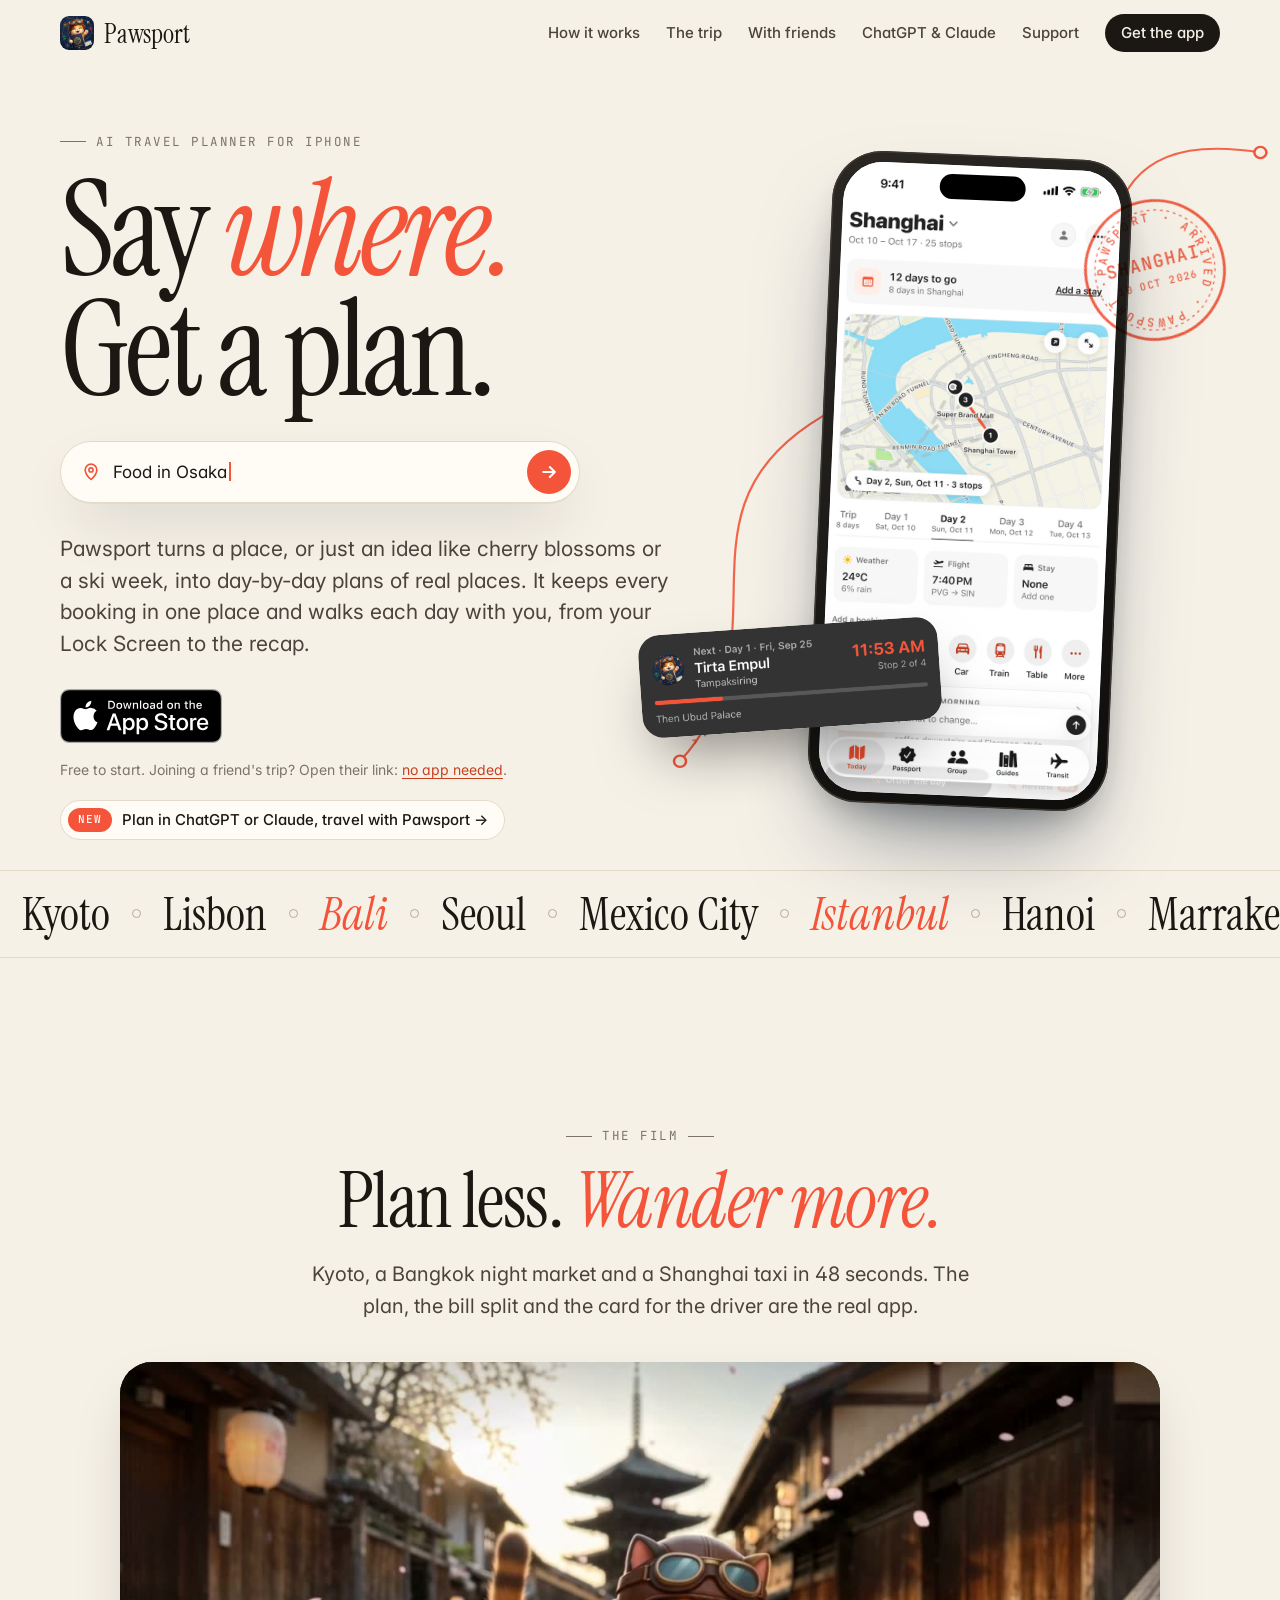
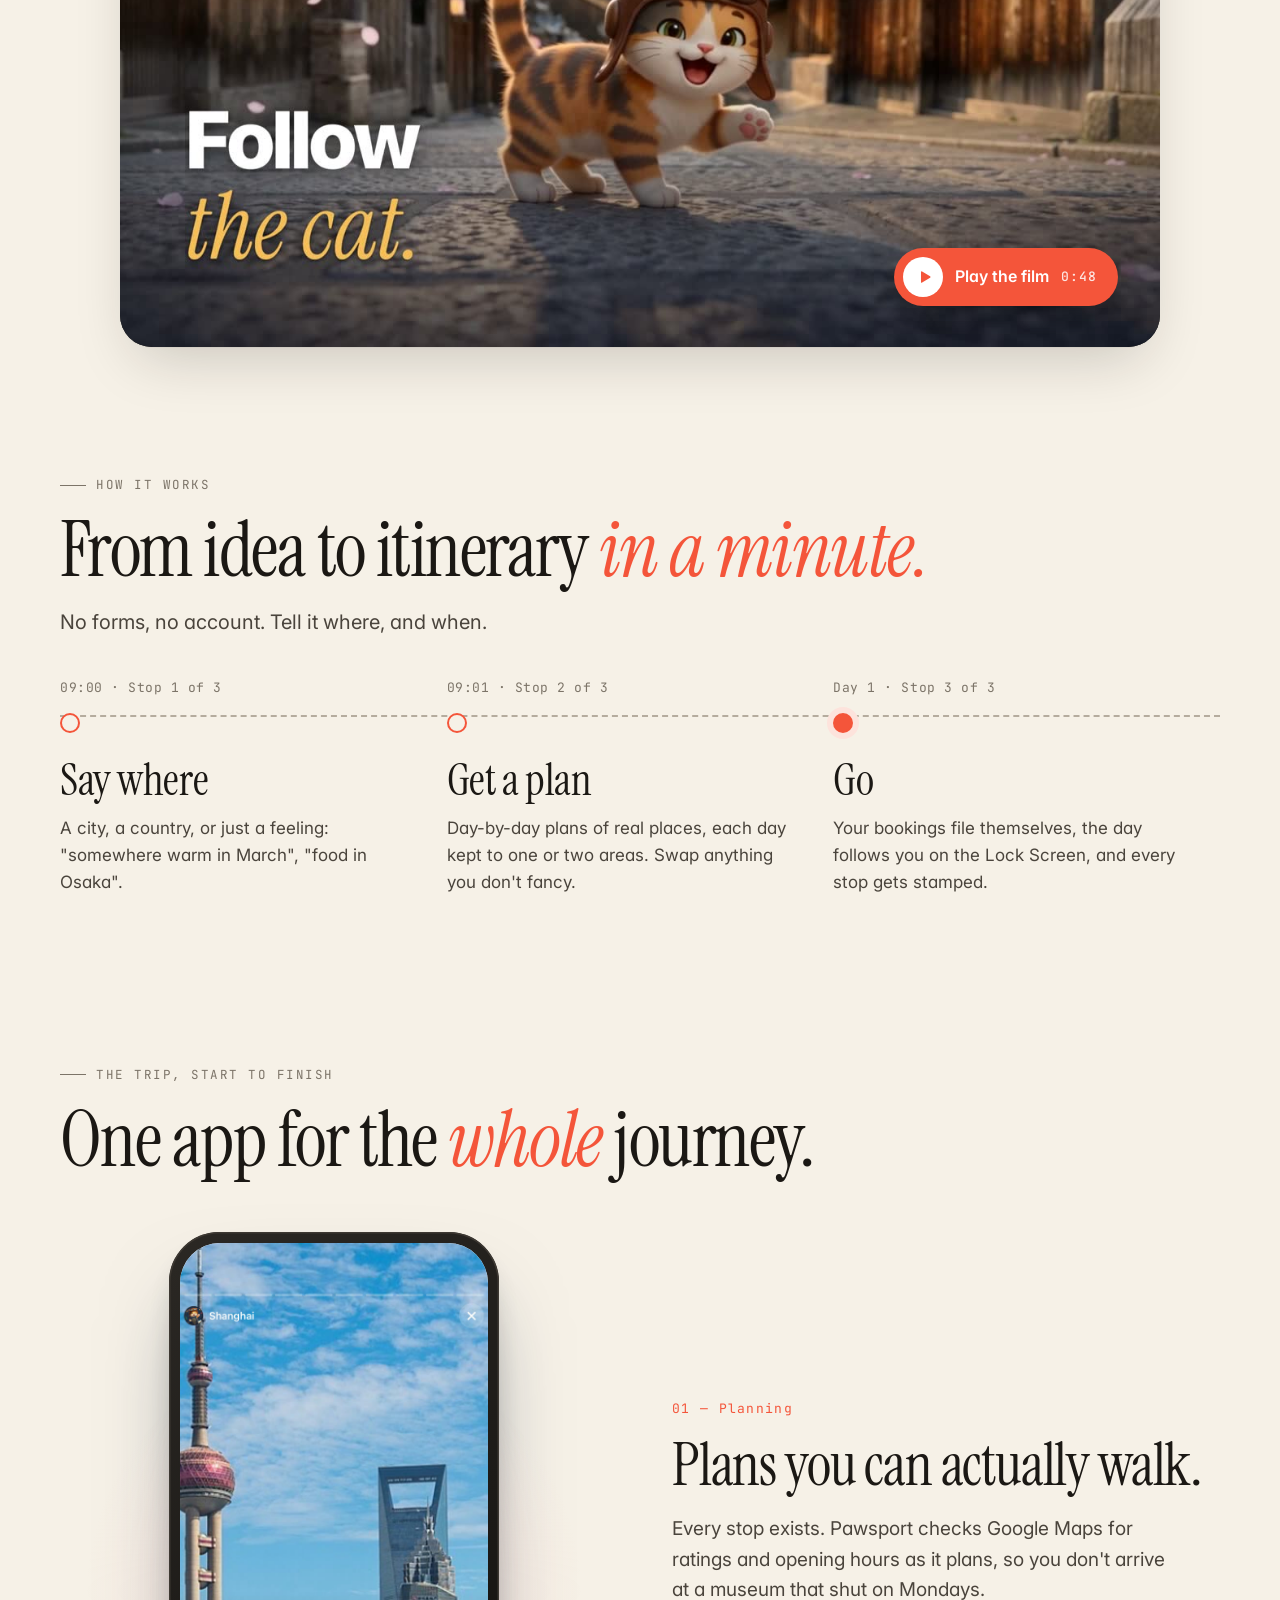
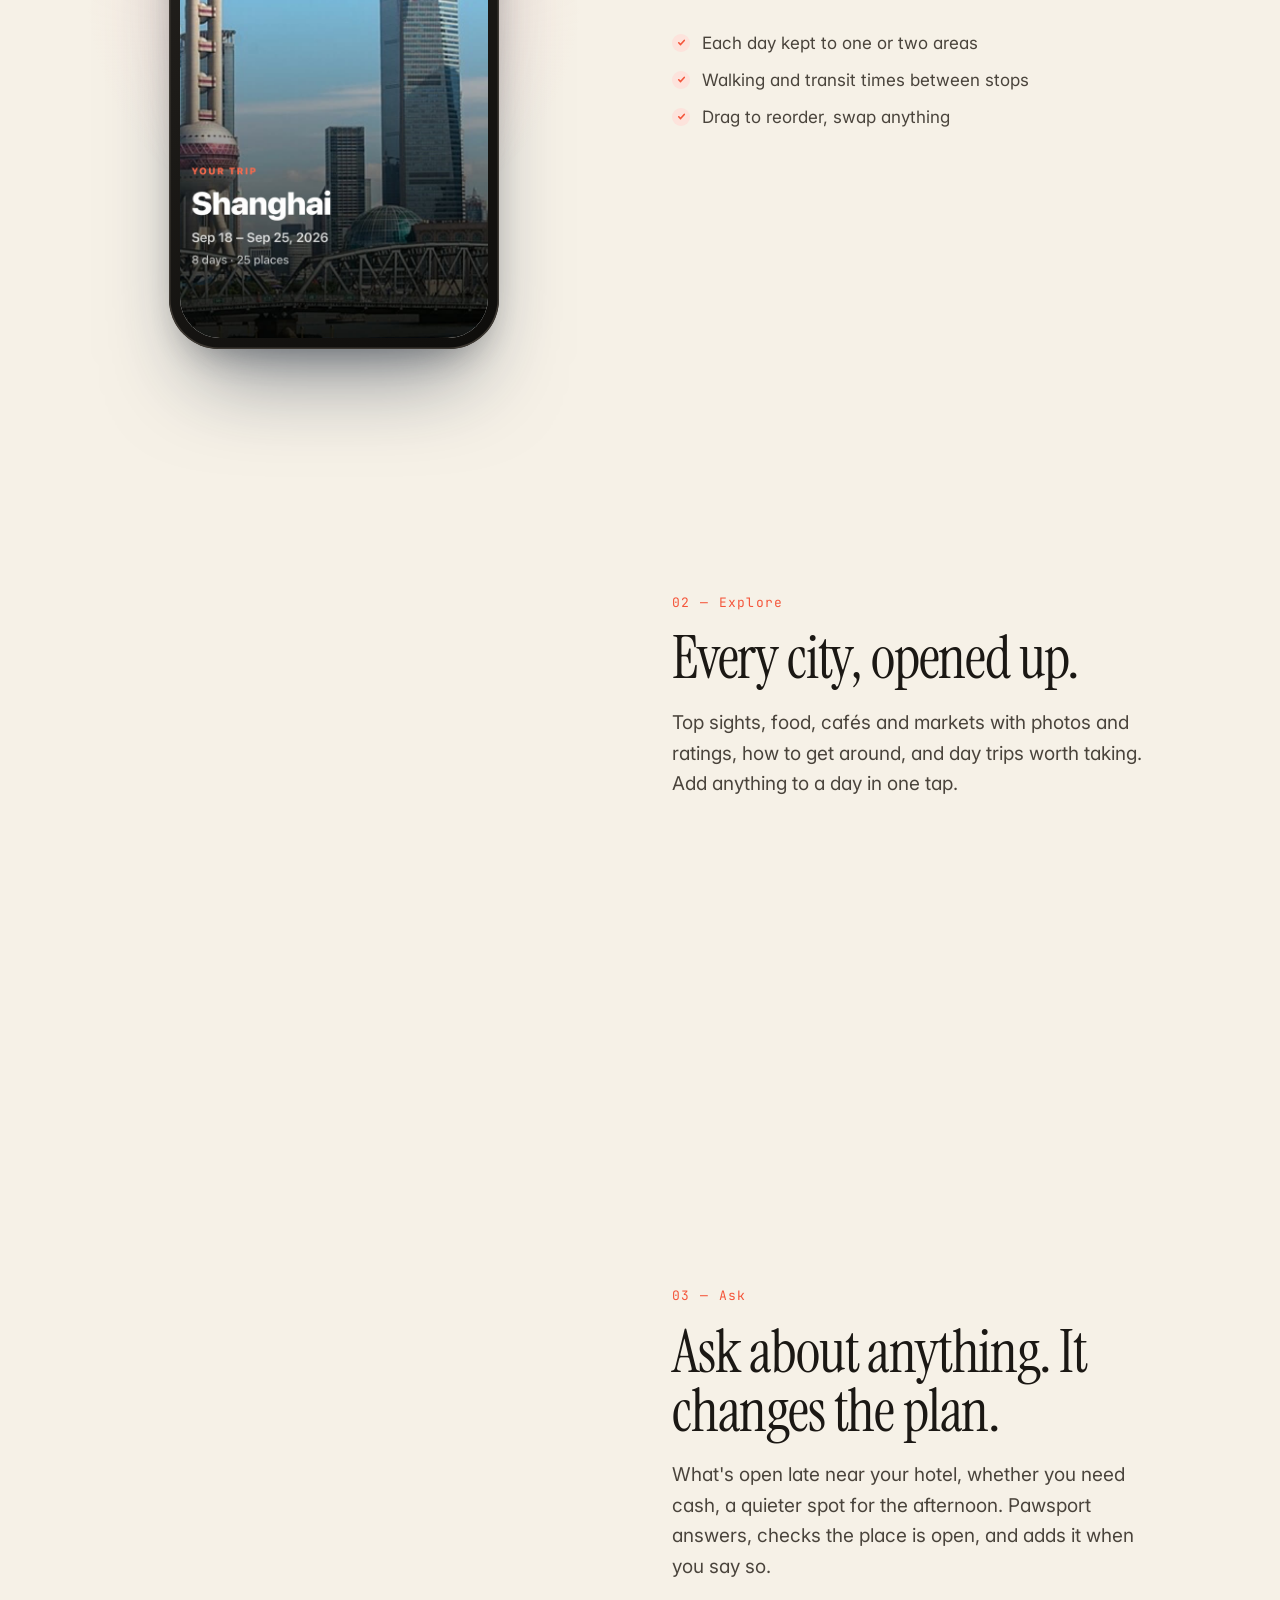
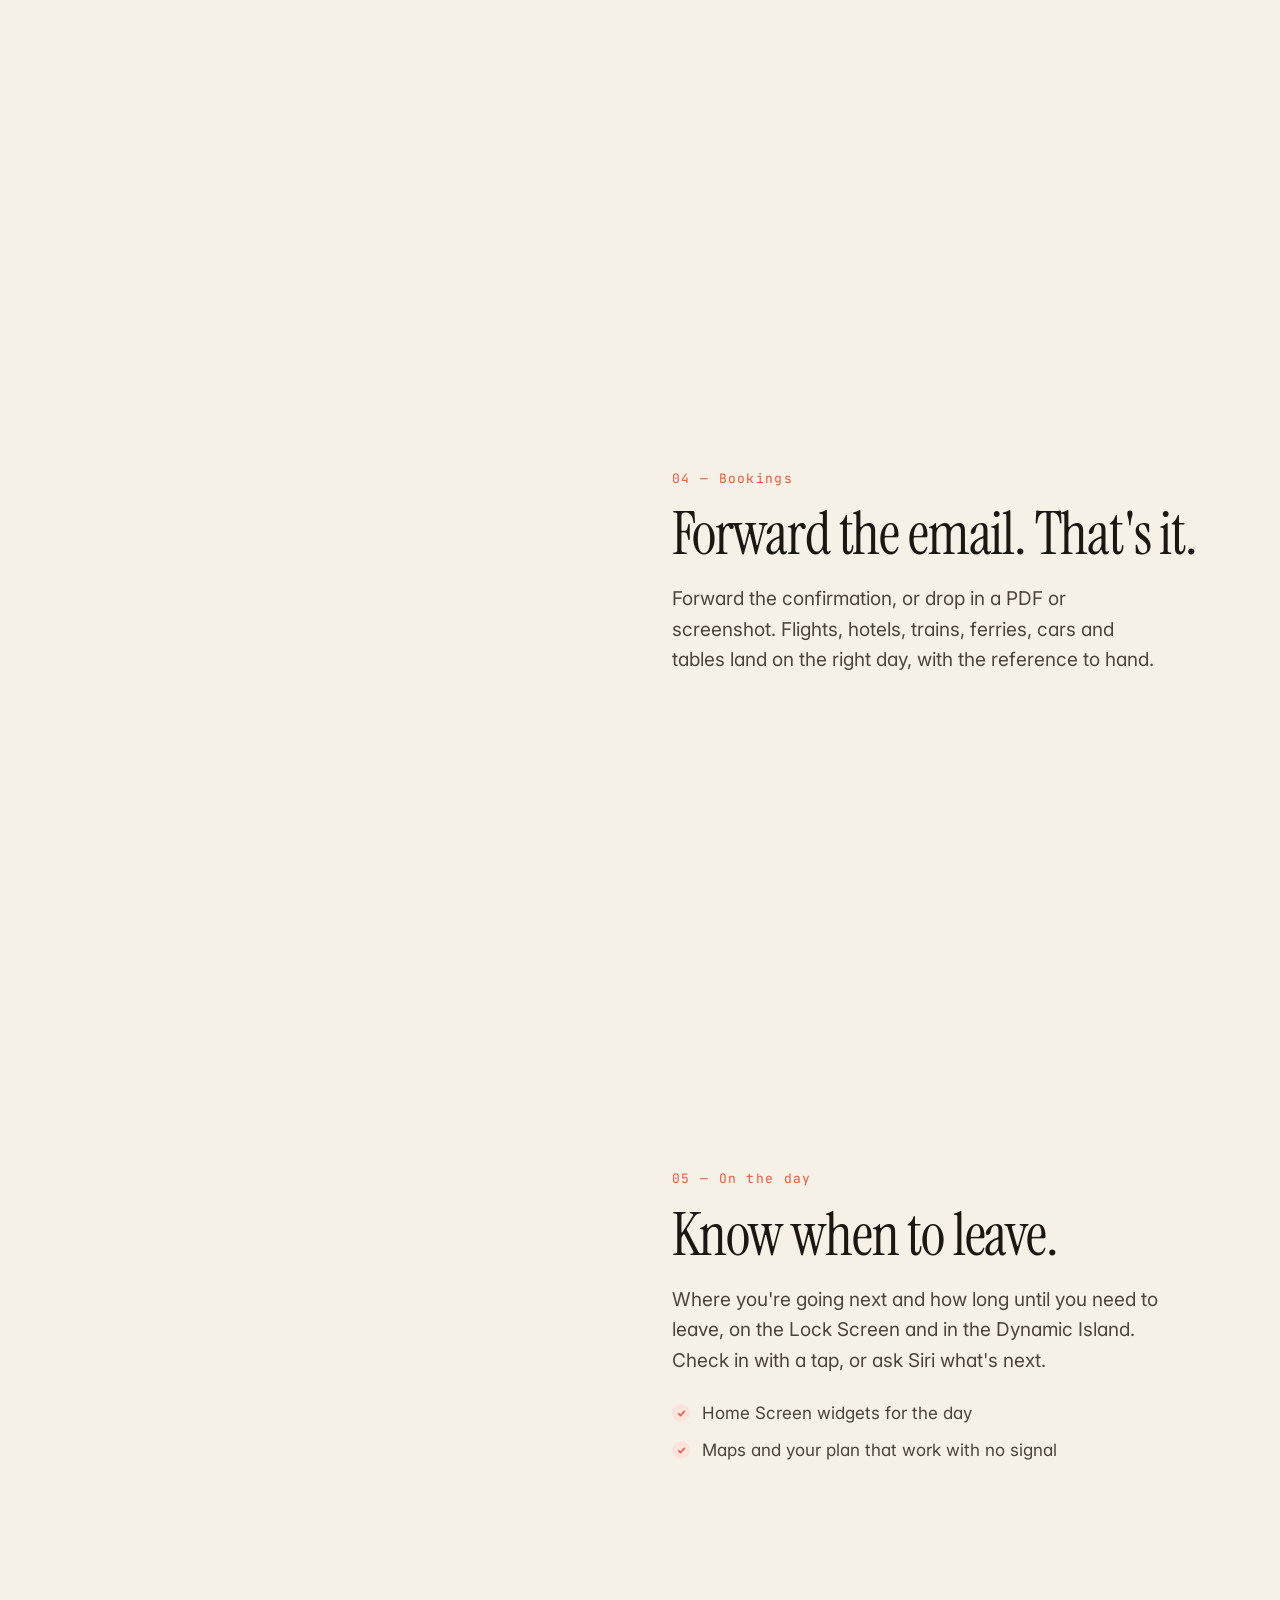
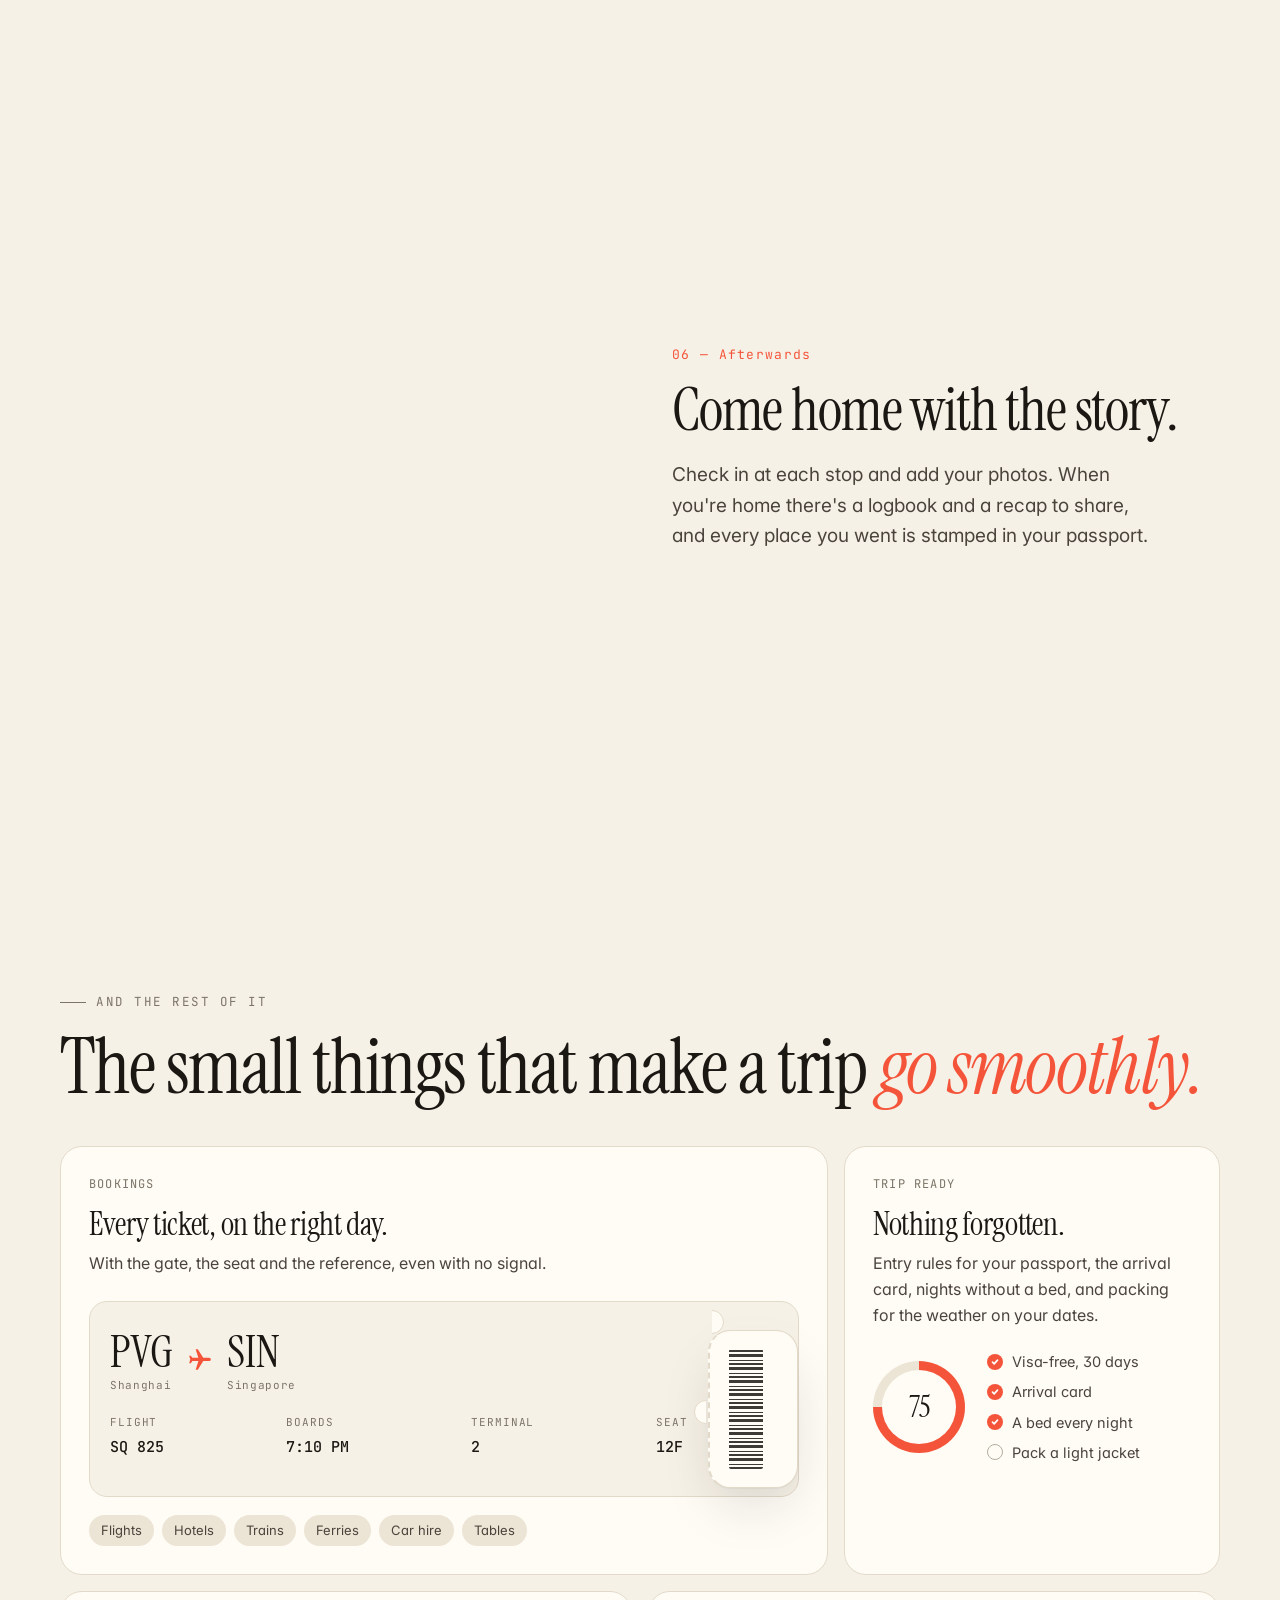
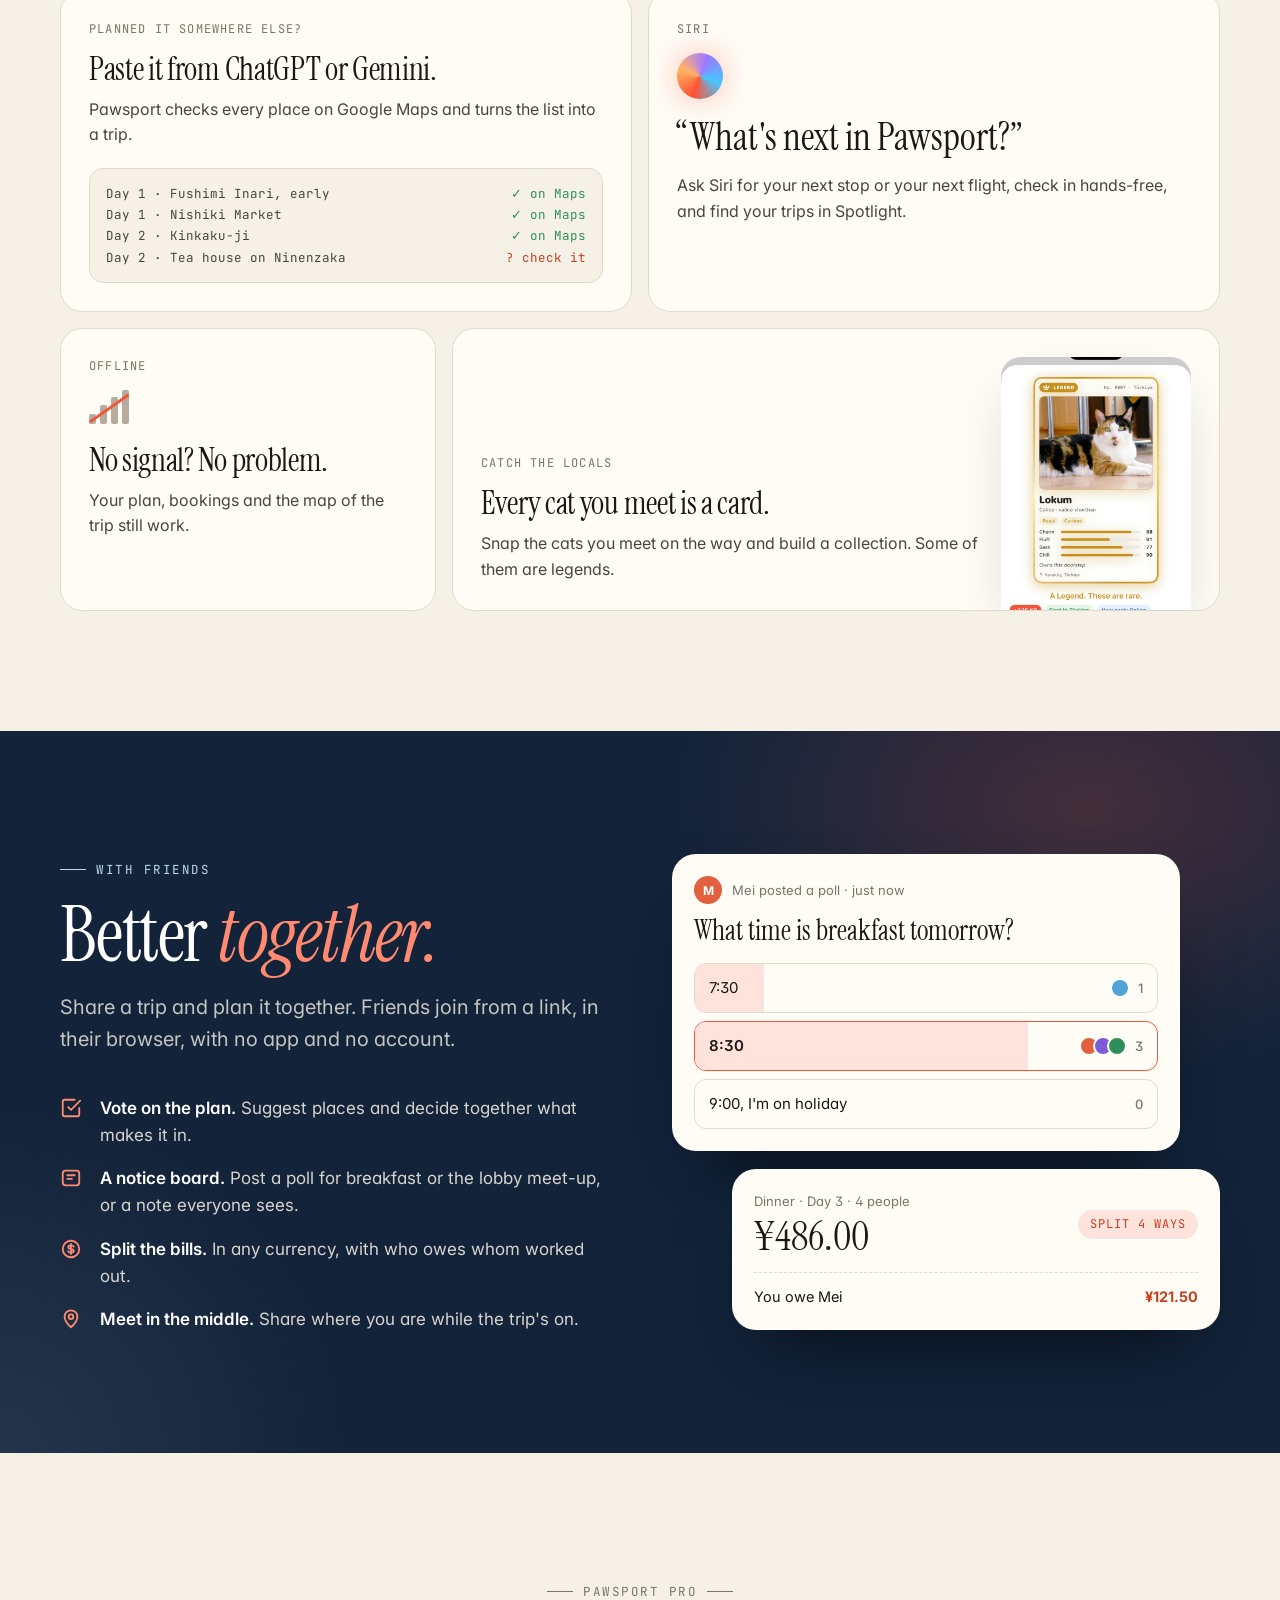
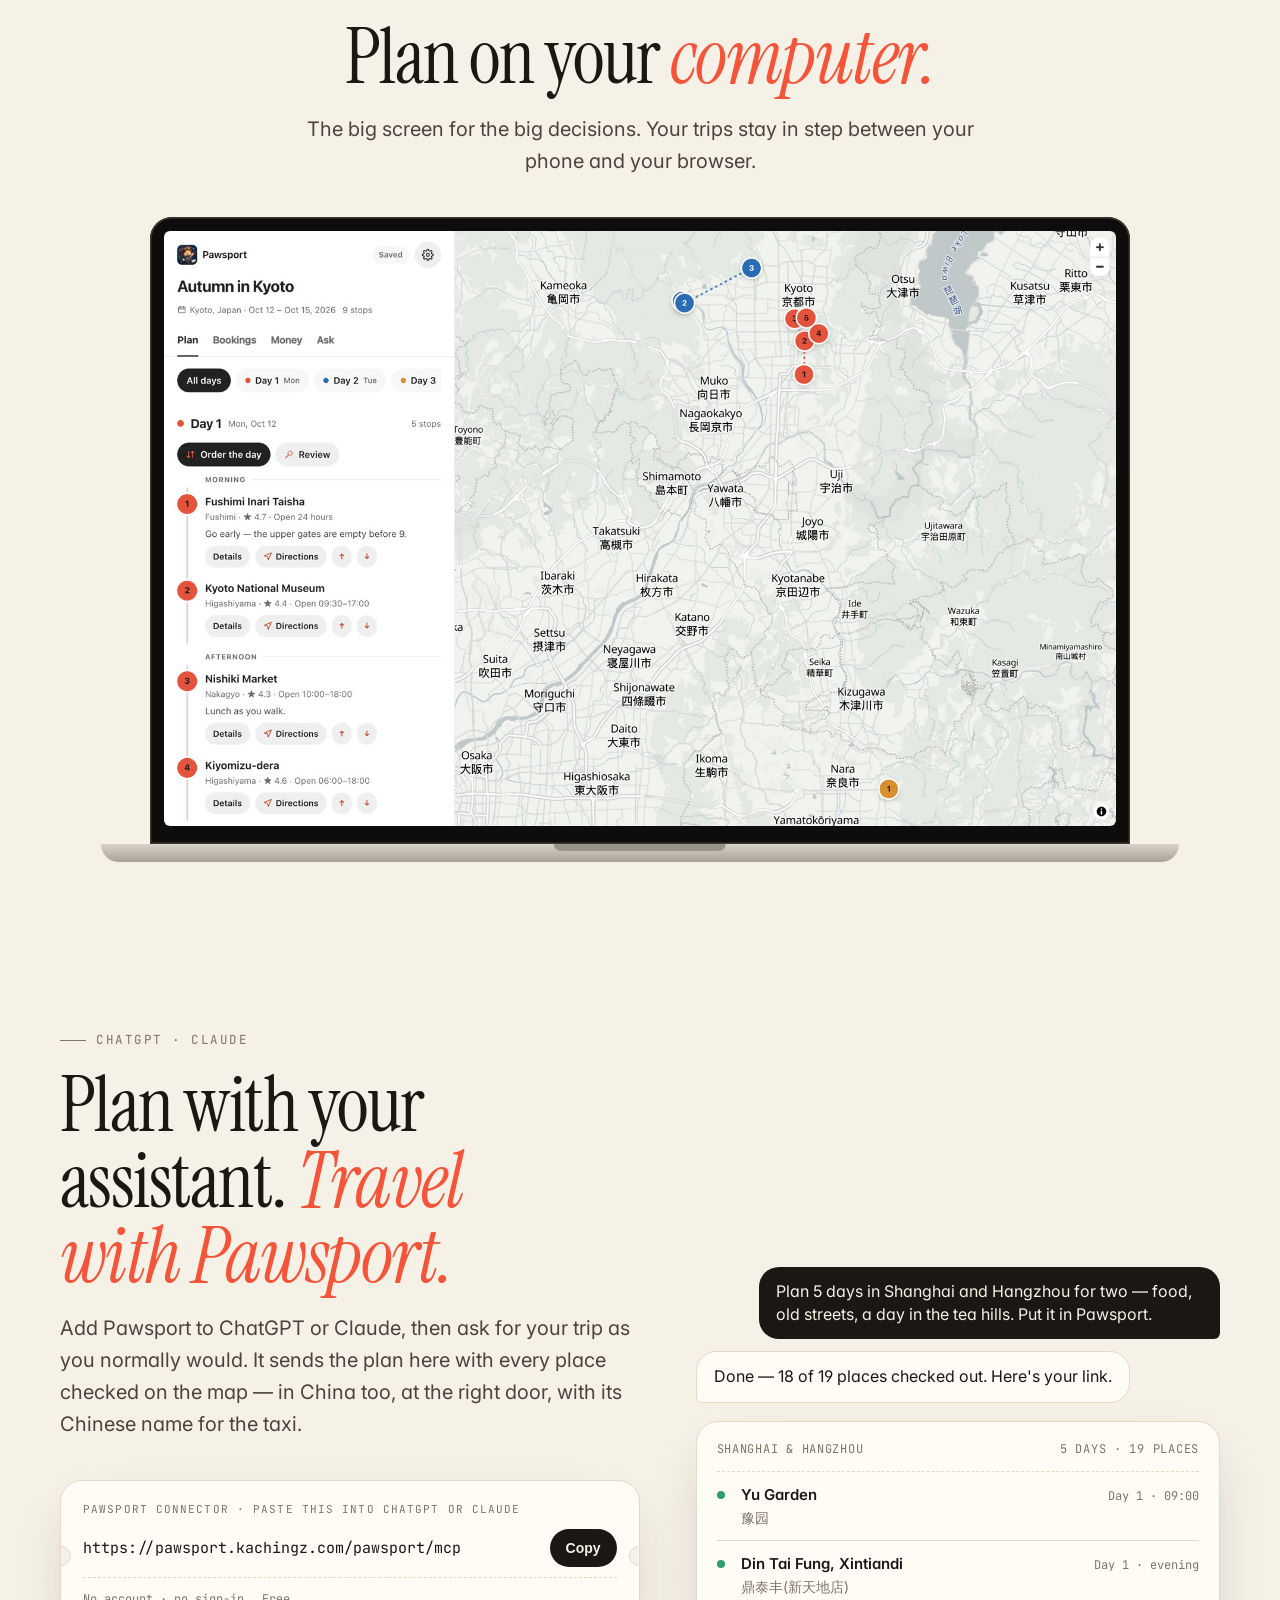
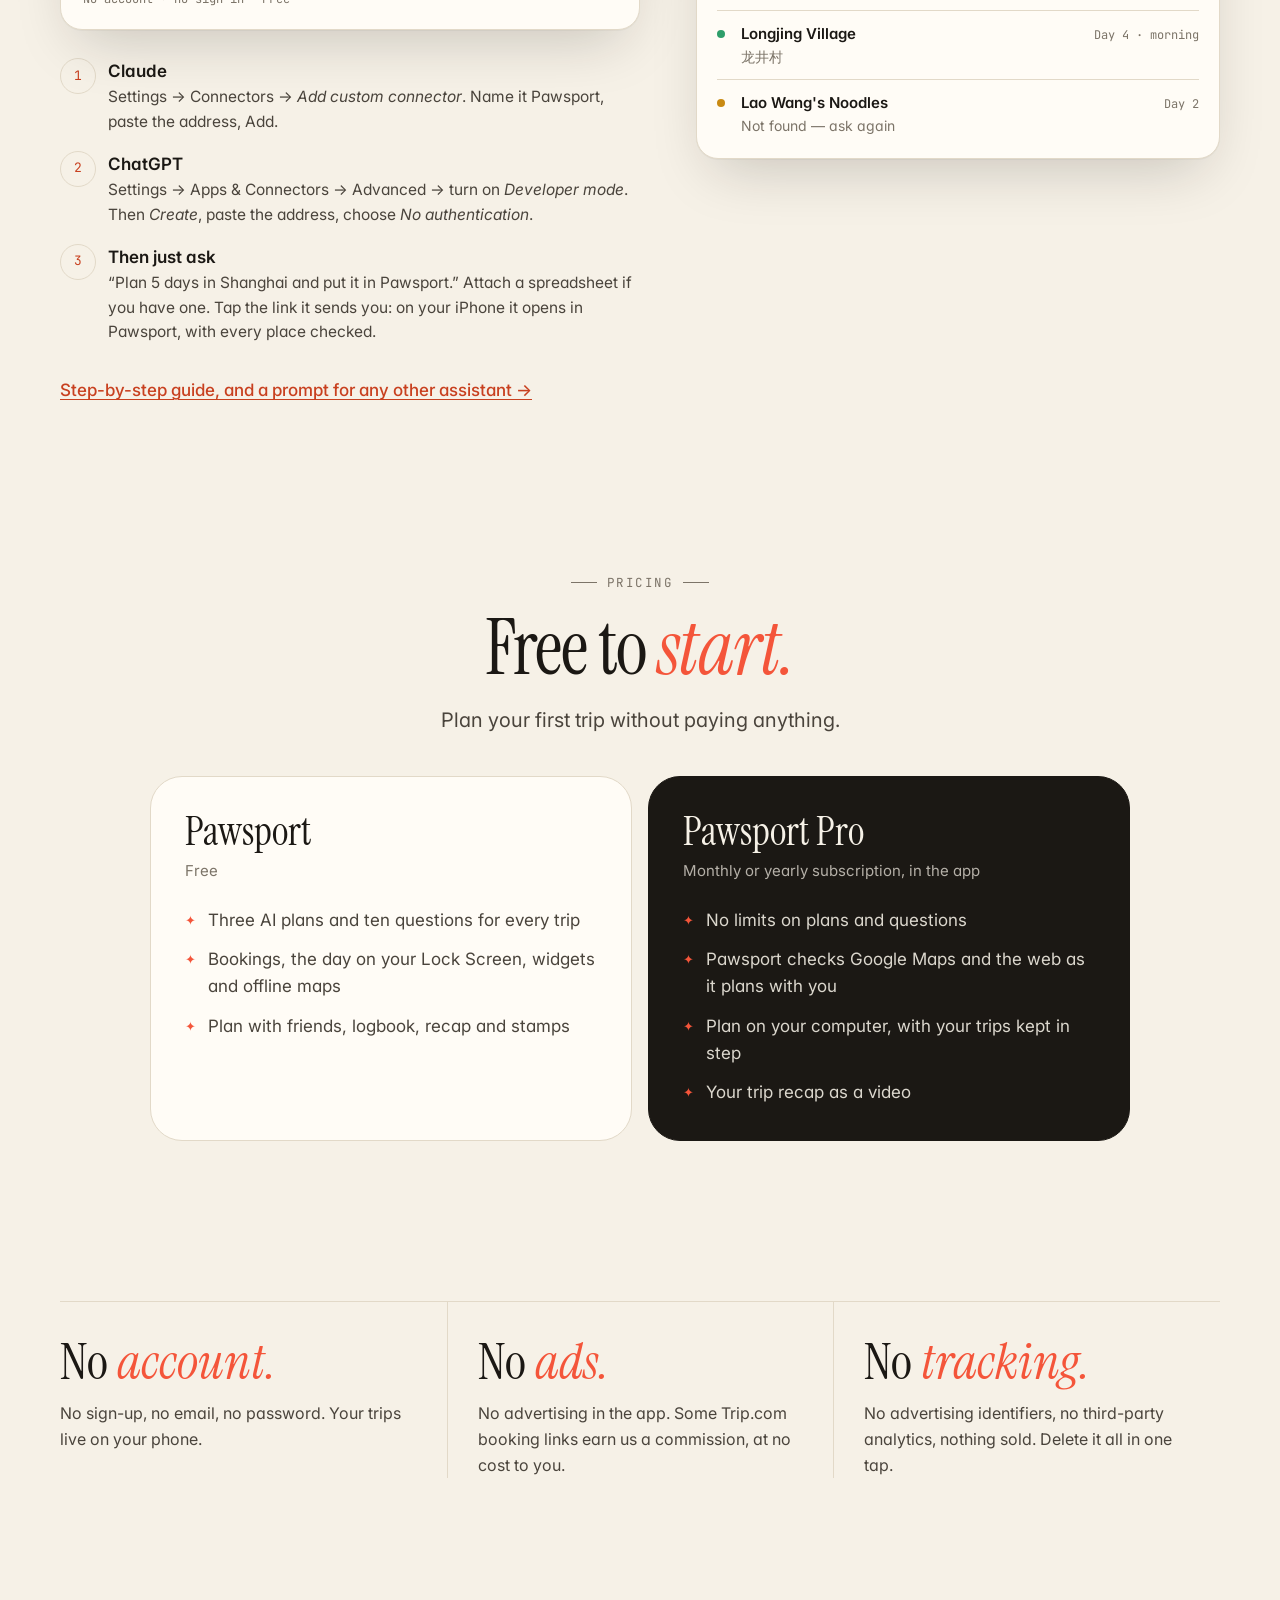
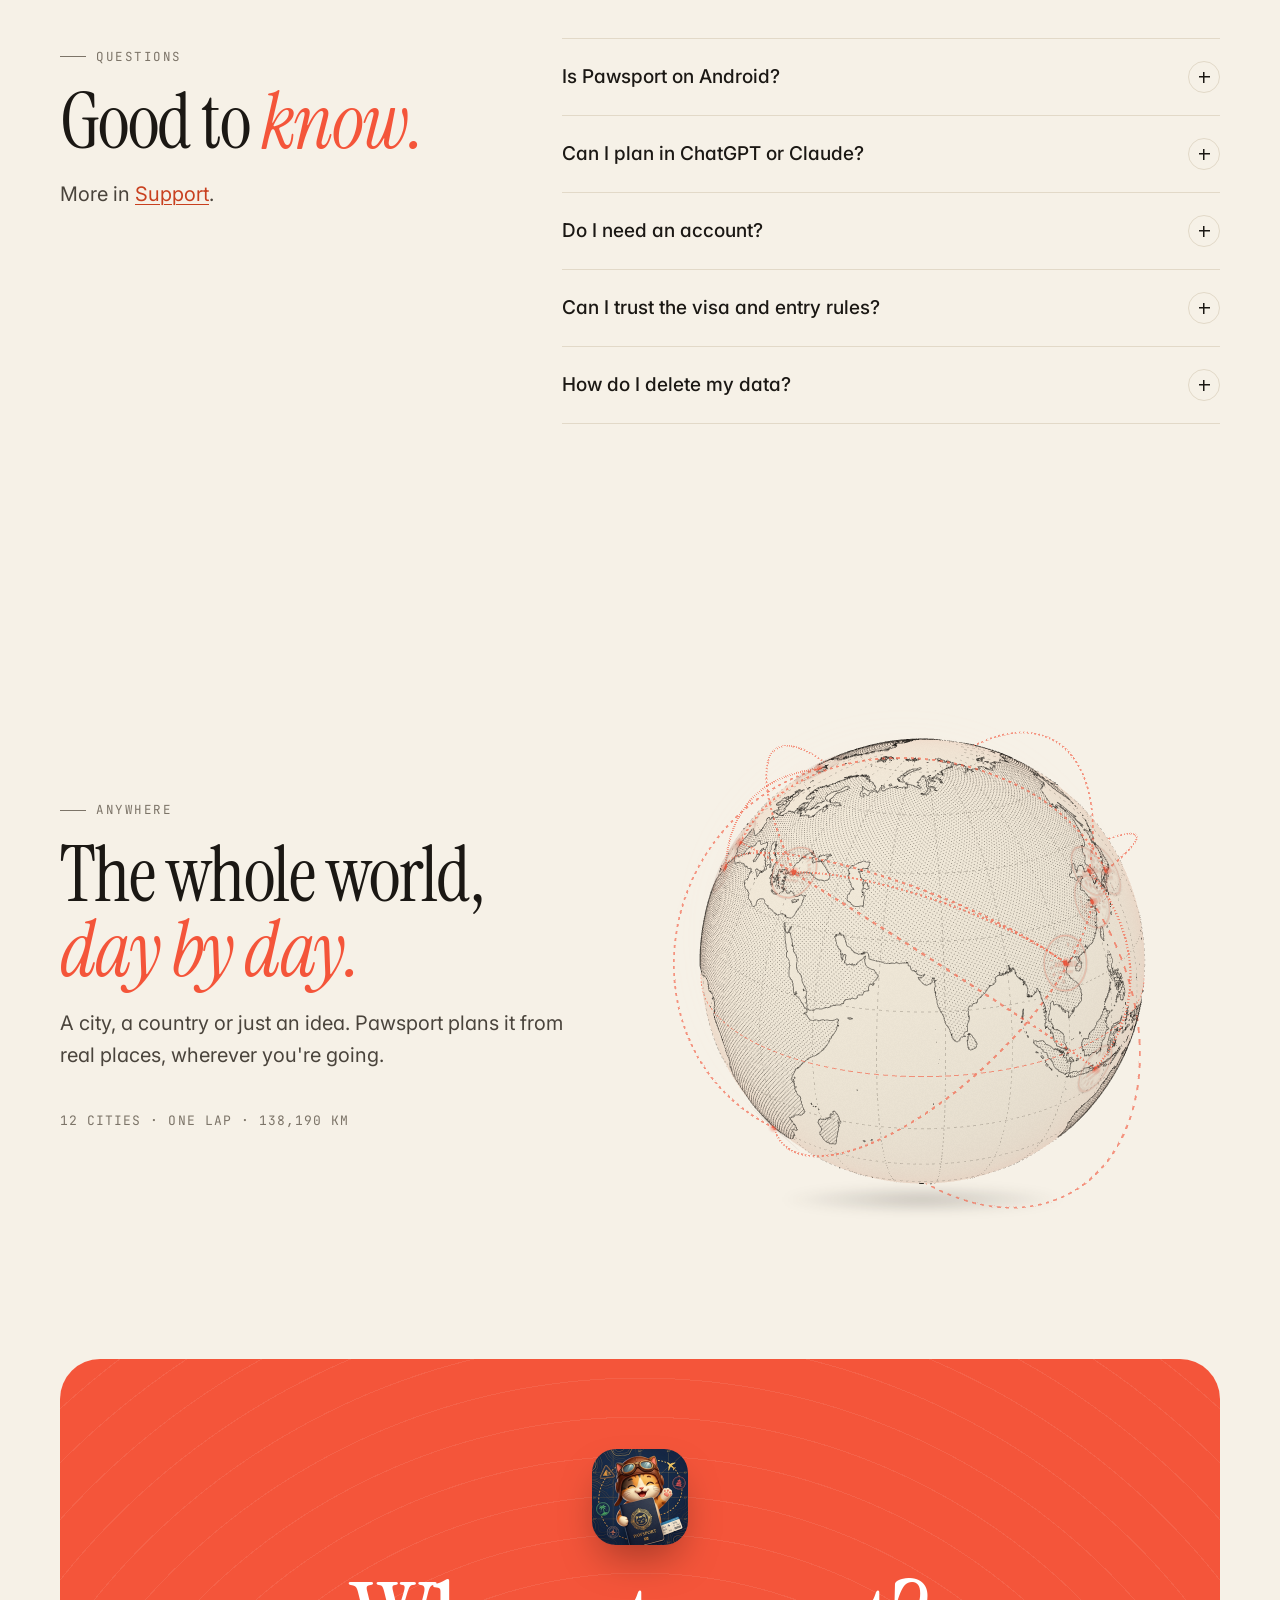
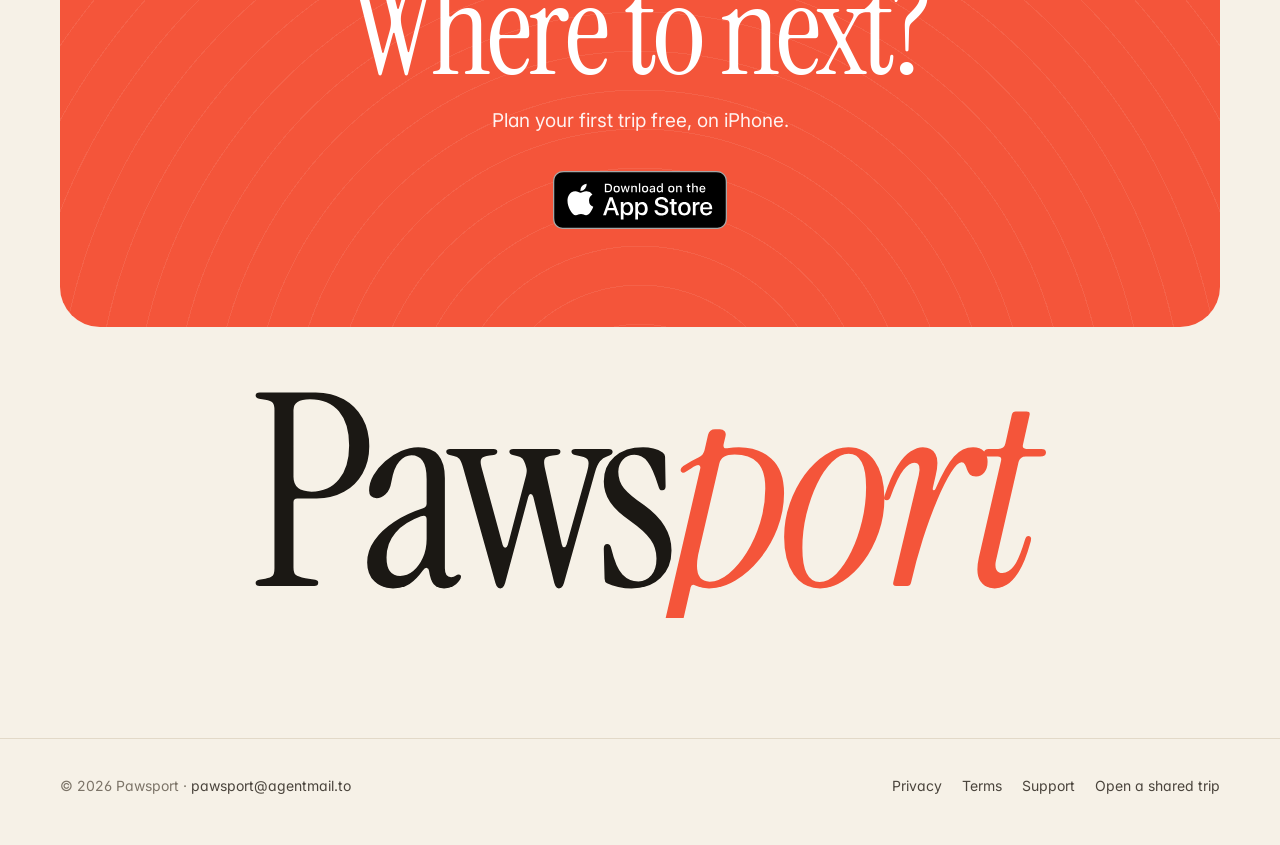
==== commit 76bc6aaa: "Import links open in the app now 1.0.13 is live: applinks import component, Open in the Pawsport app" ====
--- a/index.html
+++ b/index.html
@@ -299,7 +299,7 @@
       <ol class="assist-steps rv">
         <li><b>Claude</b><span>Settings → Connectors → <i>Add custom connector</i>. Name it Pawsport, paste the address, Add.</span></li>
         <li><b>ChatGPT</b><span>Settings → Apps &amp; Connectors → Advanced → turn on <i>Developer mode</i>. Then <i>Create</i>, paste the address, choose <i>No authentication</i>.</span></li>
-        <li><b>Then just ask</b><span>“Plan 5 days in Shanghai and put it in Pawsport.” Attach a spreadsheet if you have one. Open the link it sends you to check the trip and bring it into Pawsport.</span></li>
+        <li><b>Then just ask</b><span>“Plan 5 days in Shanghai and put it in Pawsport.” Attach a spreadsheet if you have one. Tap the link it sends you: on your iPhone it opens in Pawsport, with every place checked.</span></li>
       </ol>
       <p class="assist-more rv"><a href="assistants.html">Step-by-step guide, and a prompt for any other assistant →</a></p>
     </div>
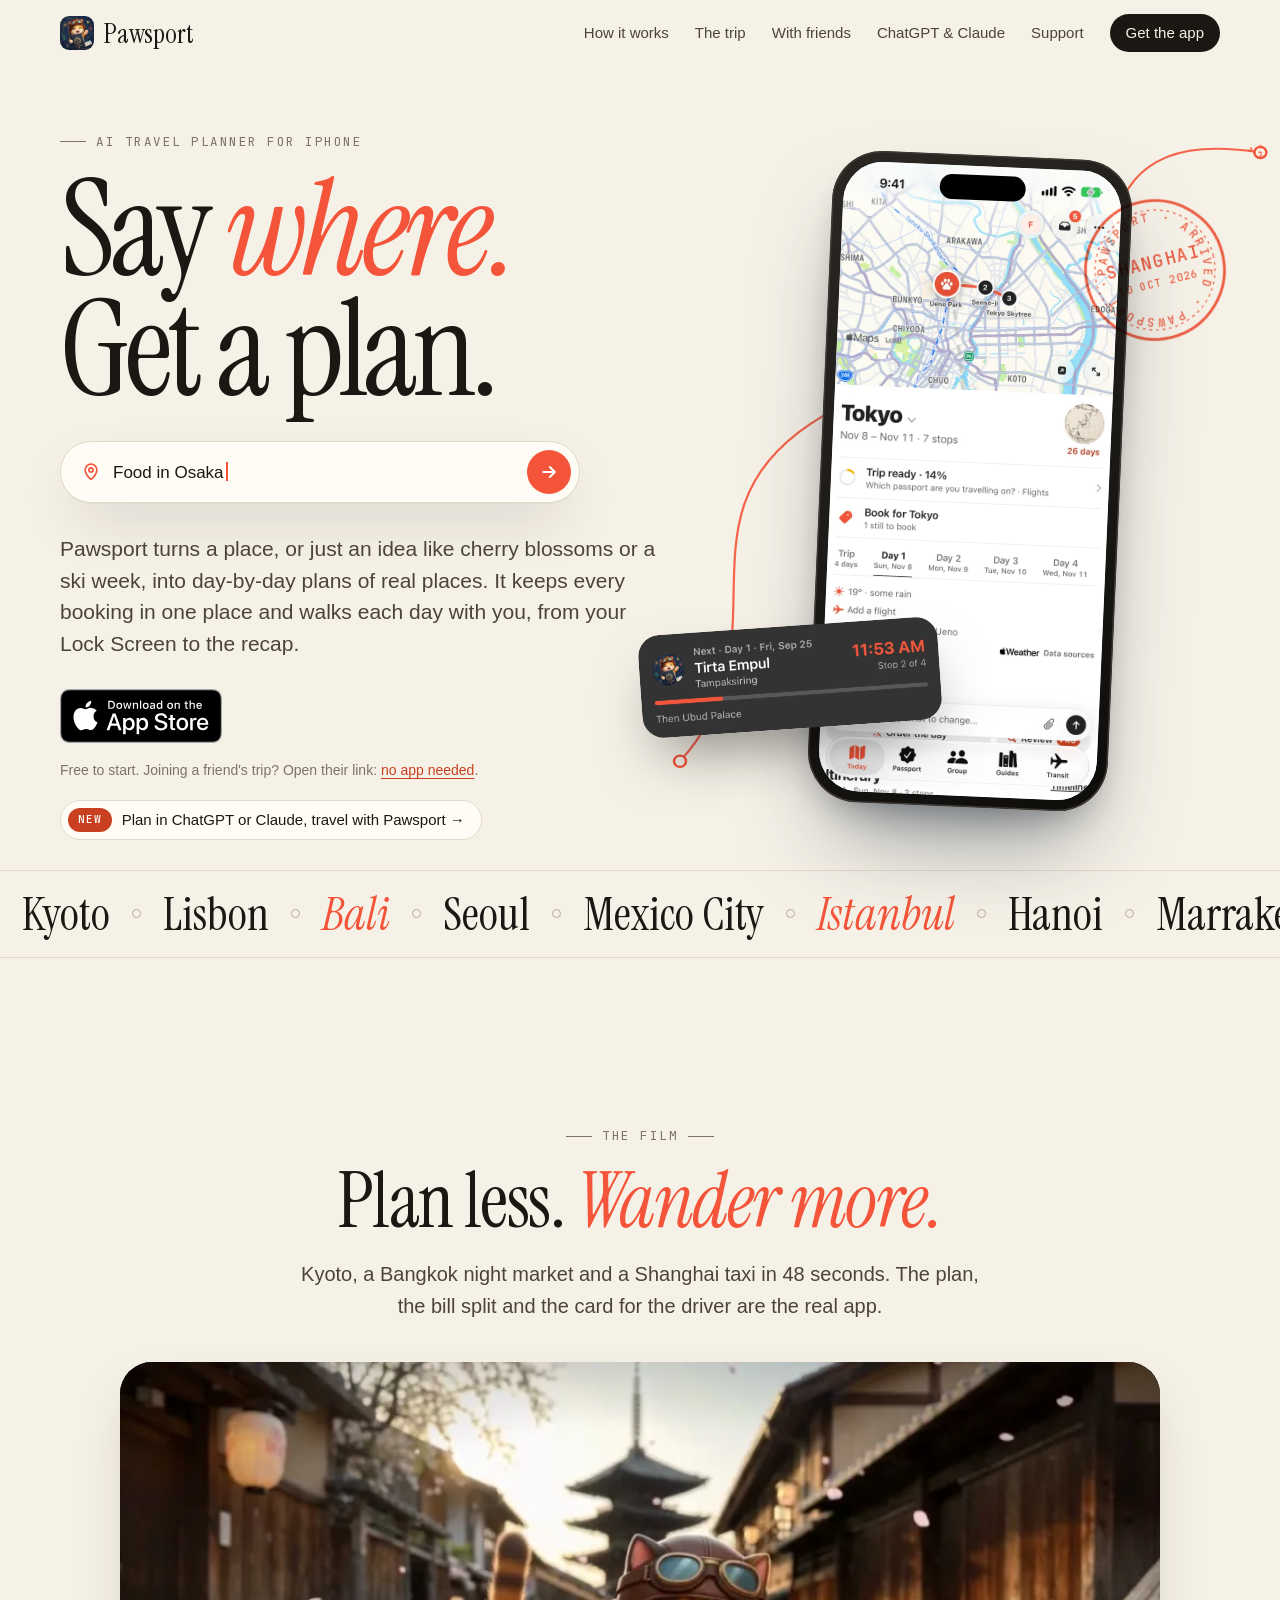
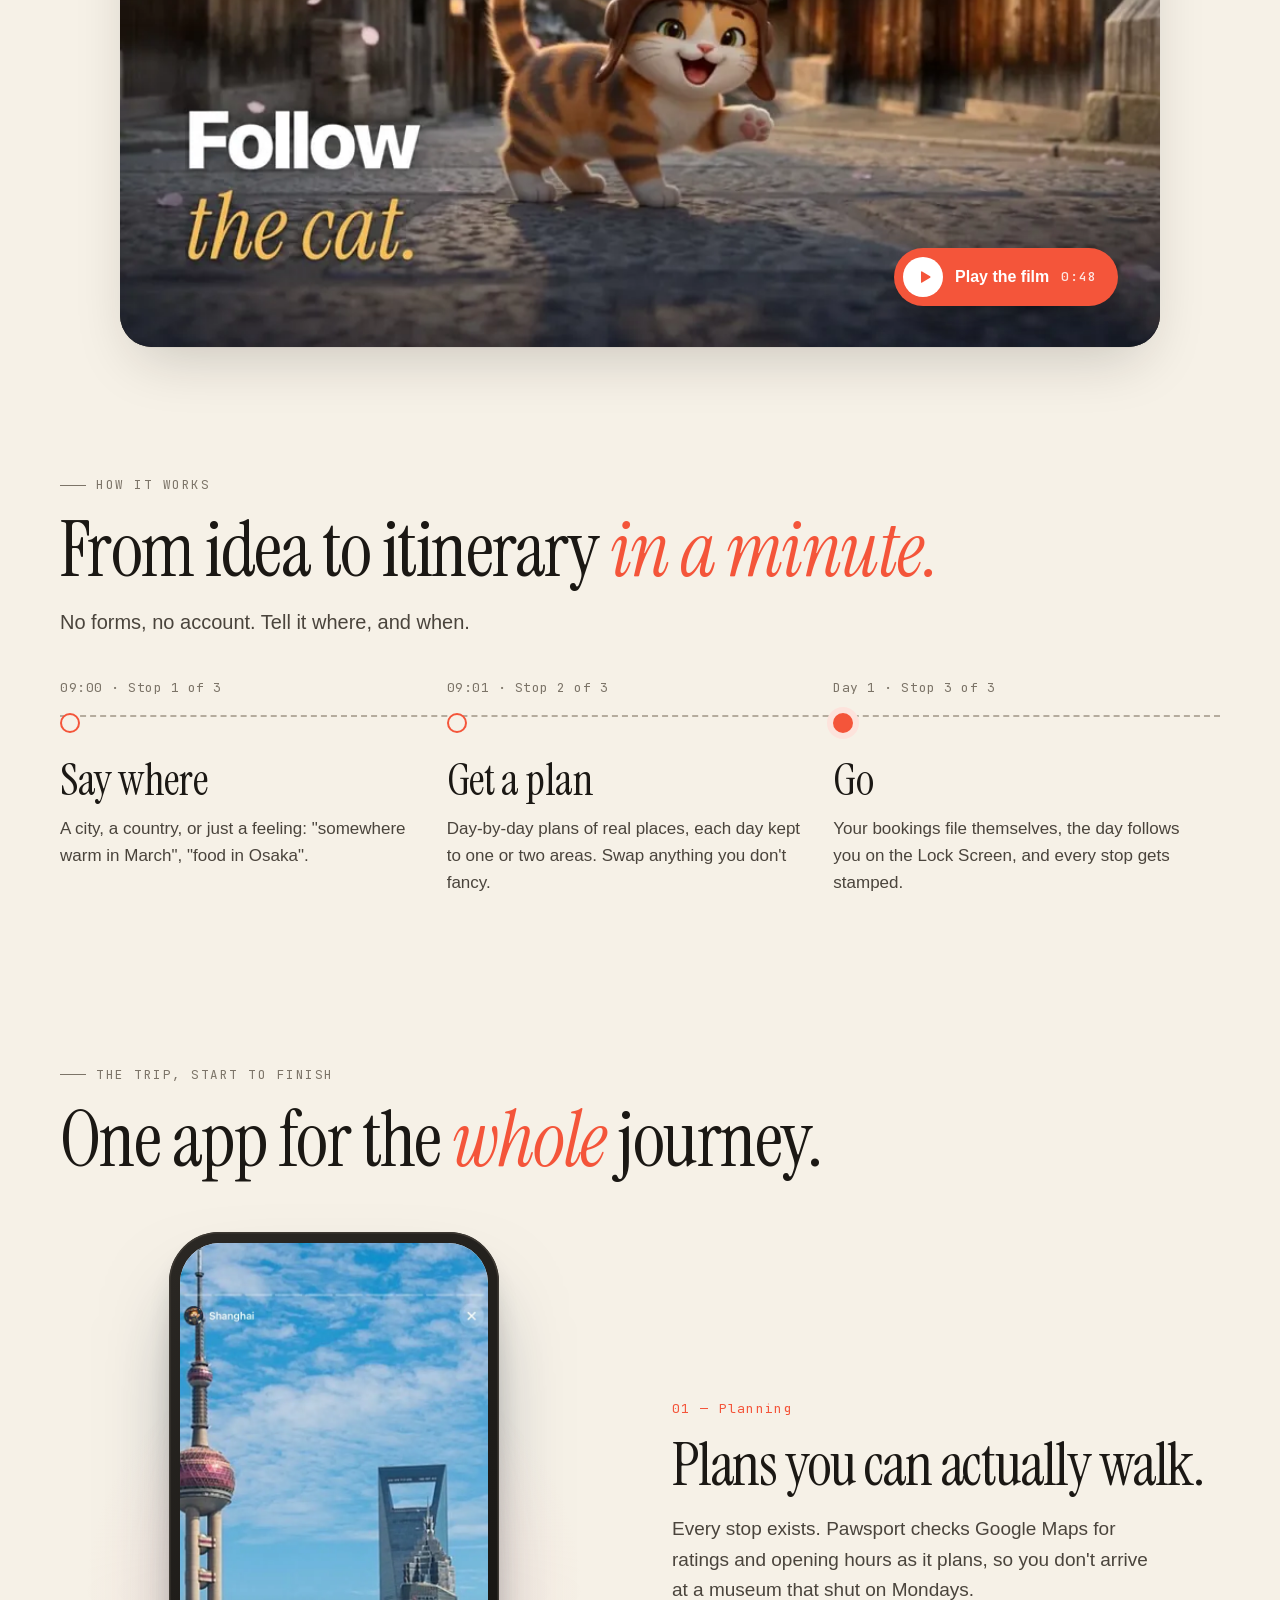
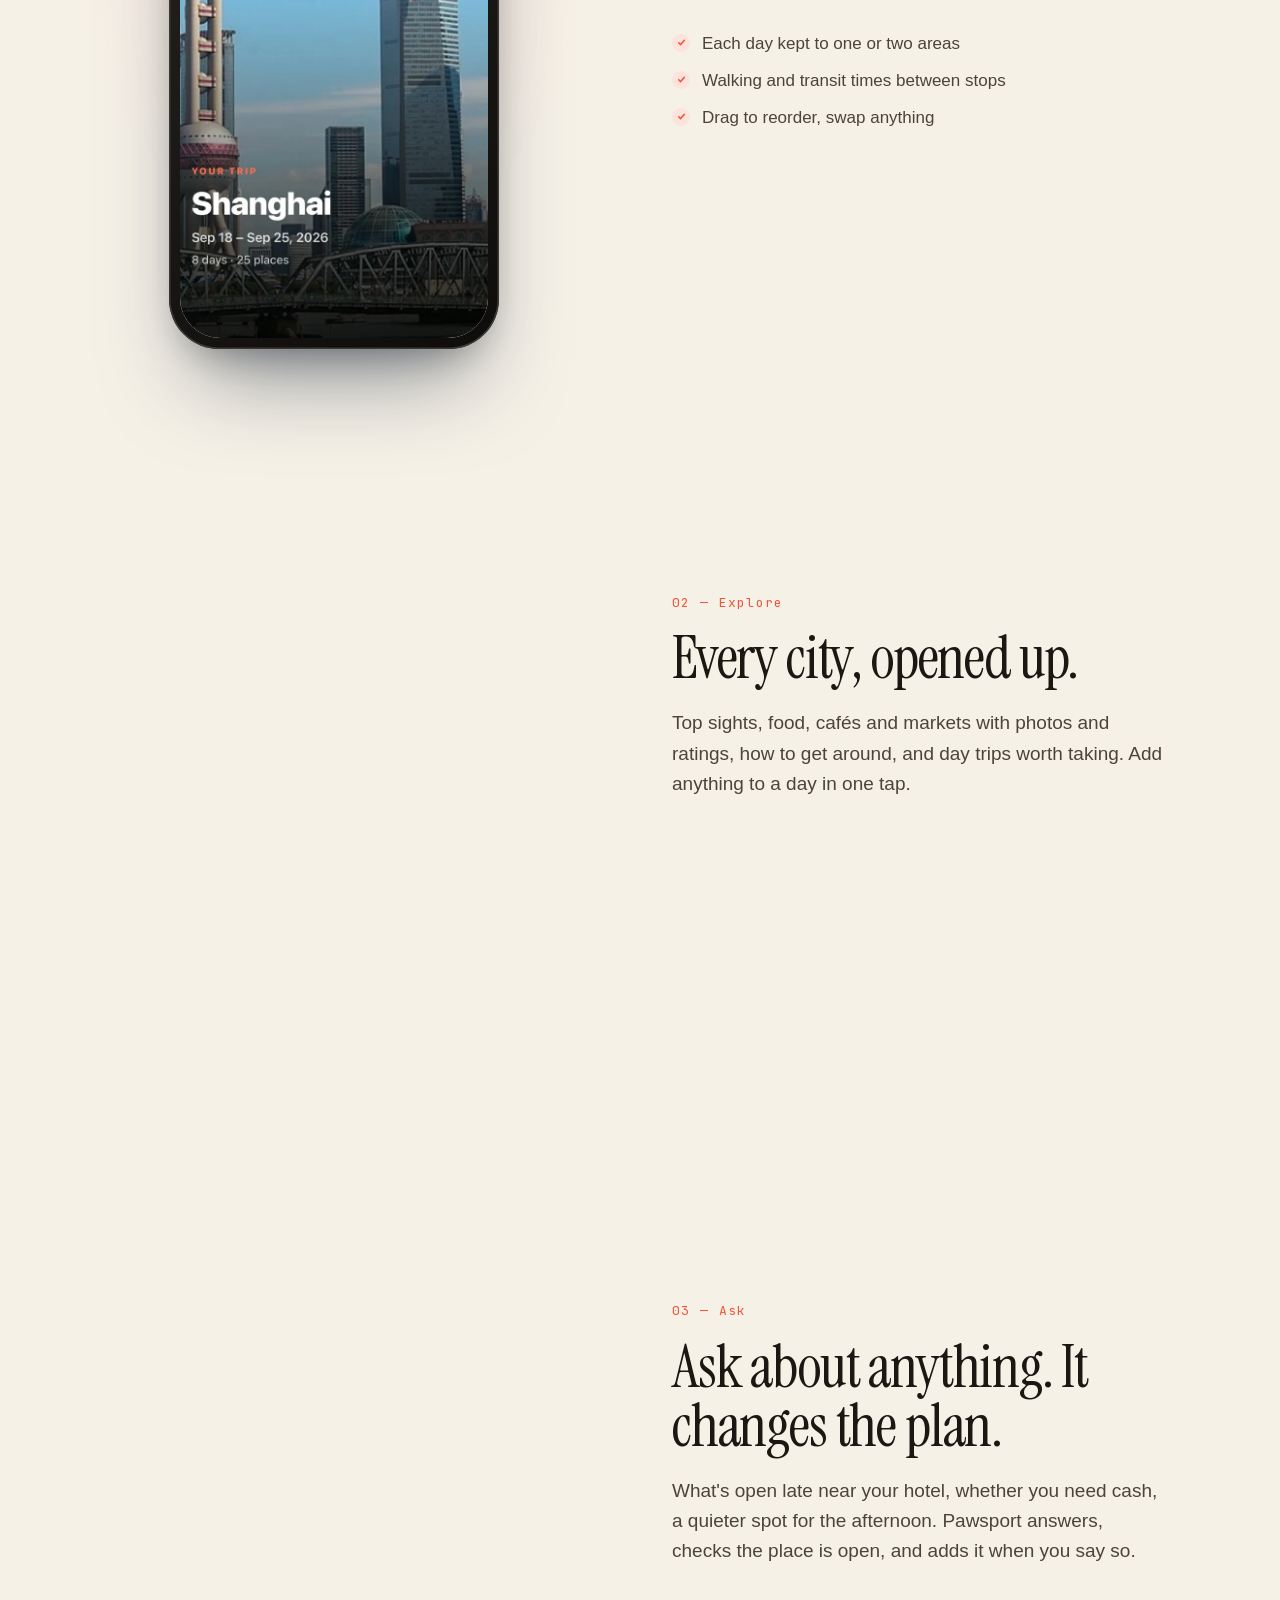
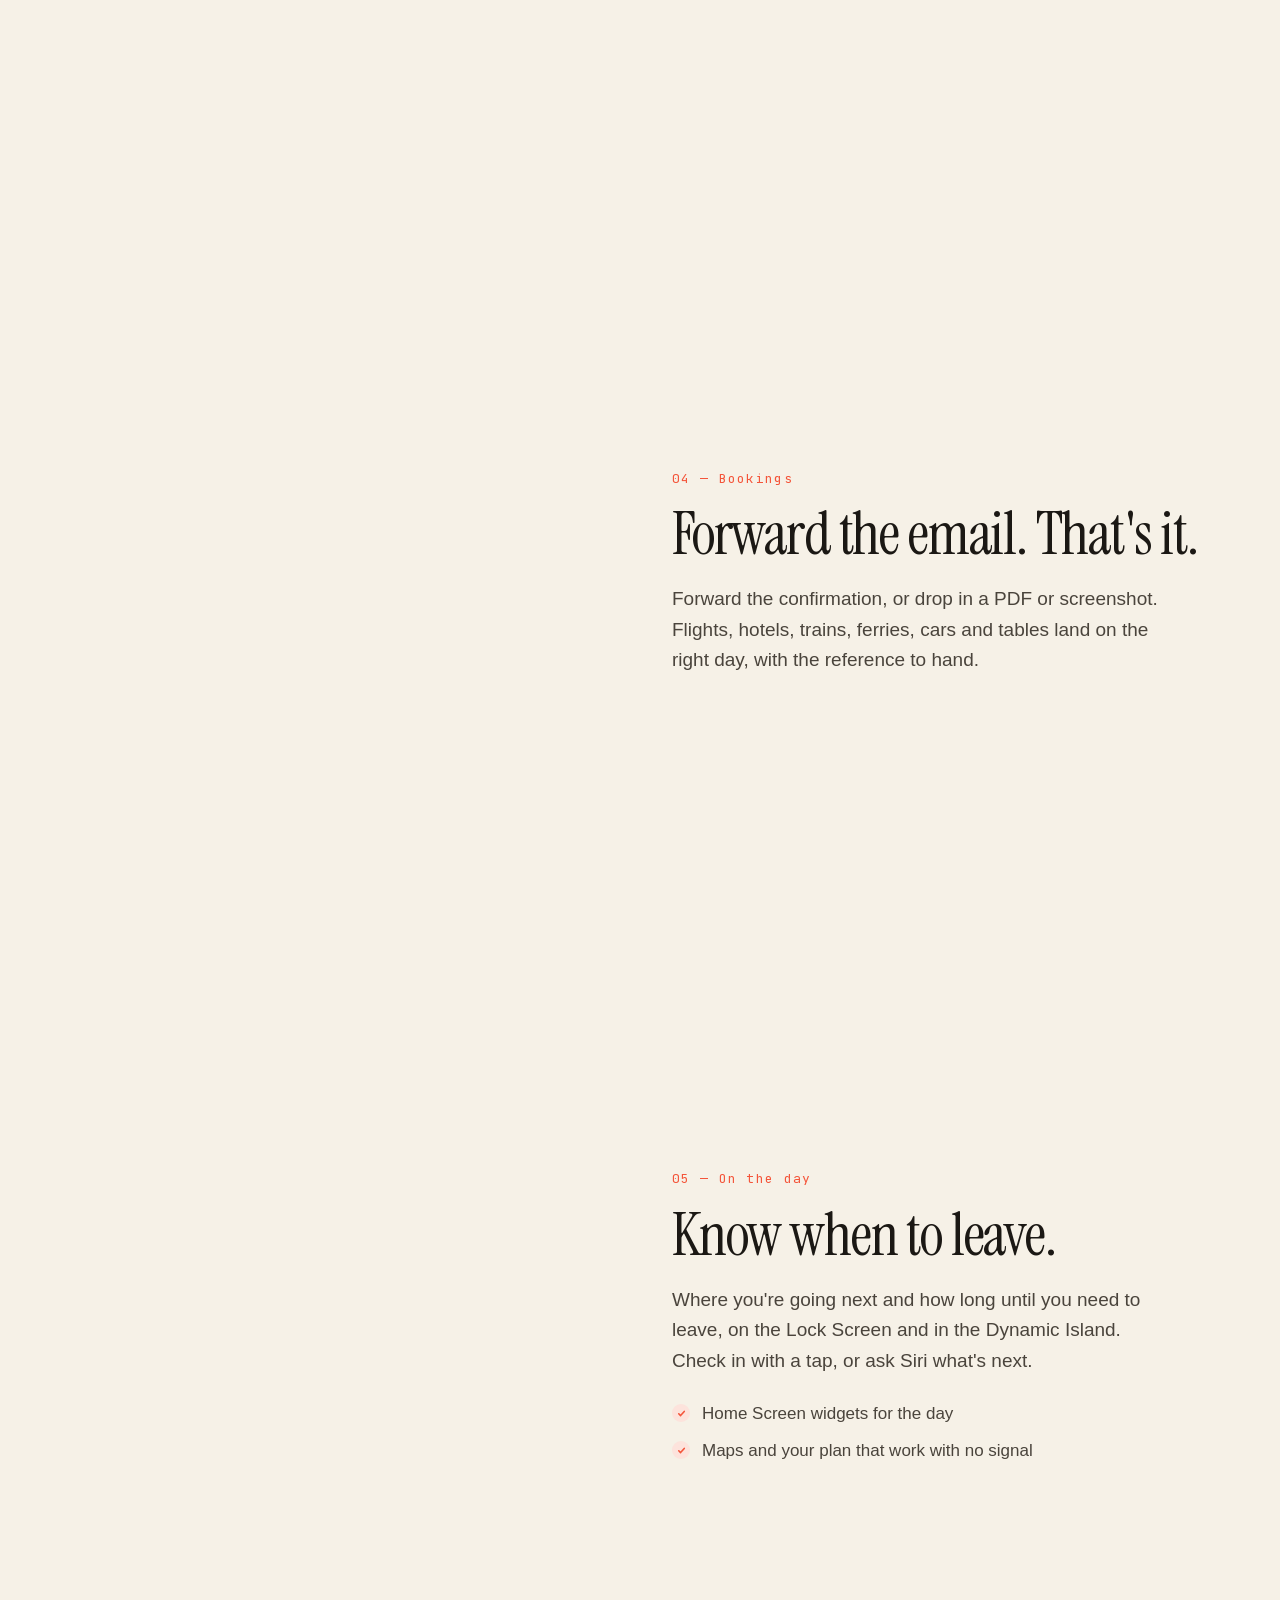
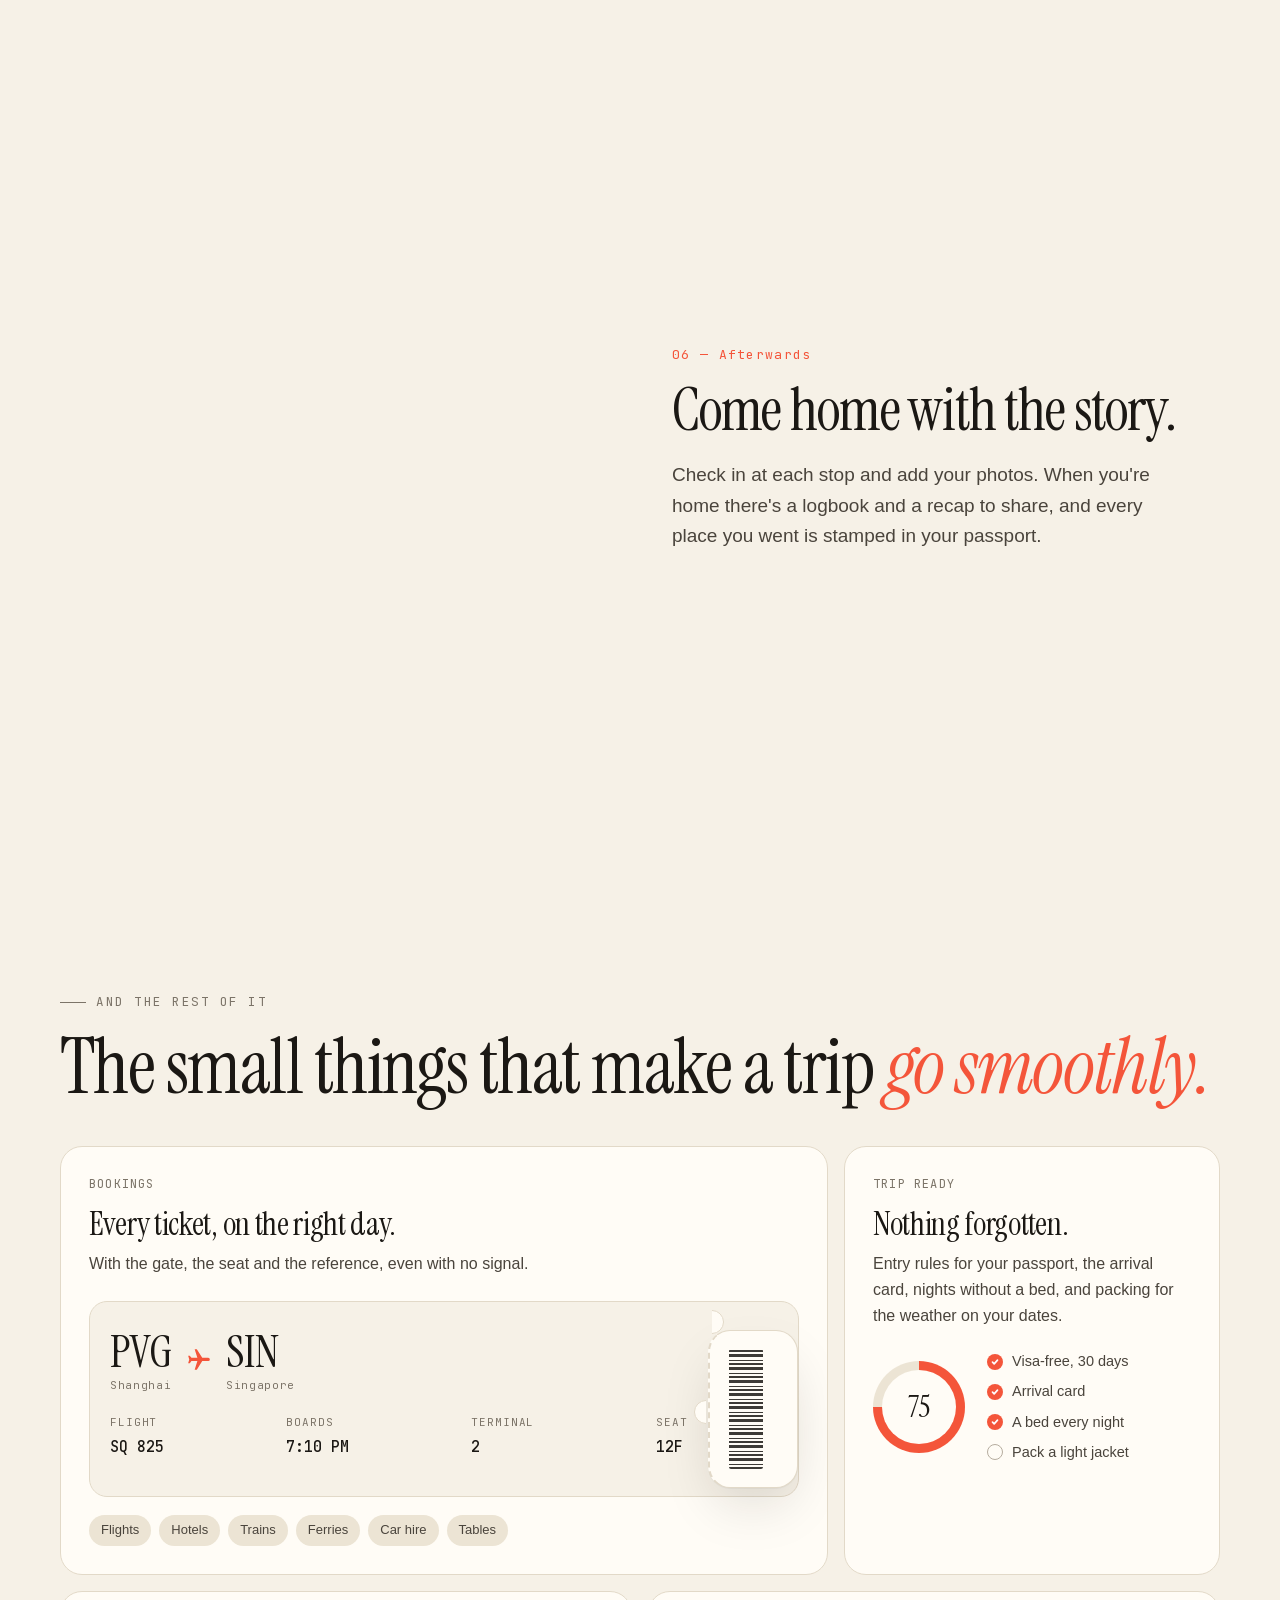
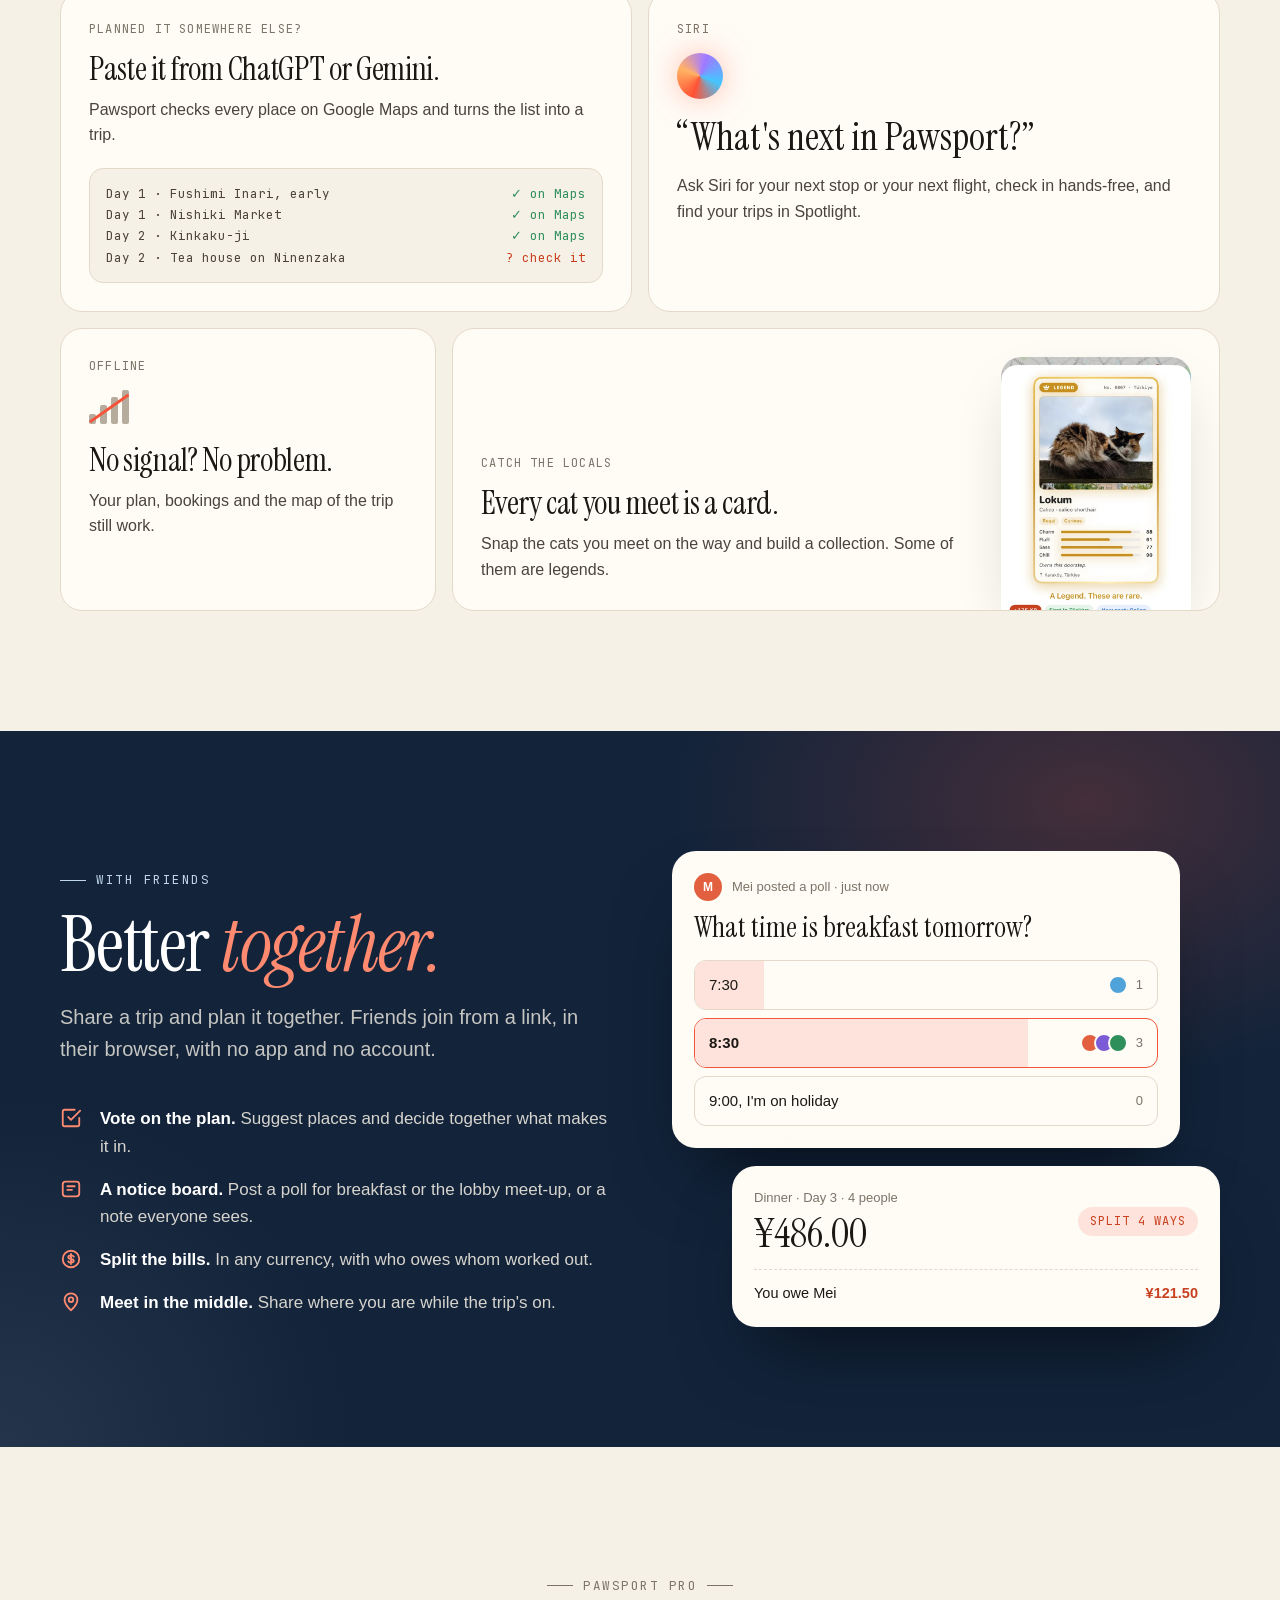
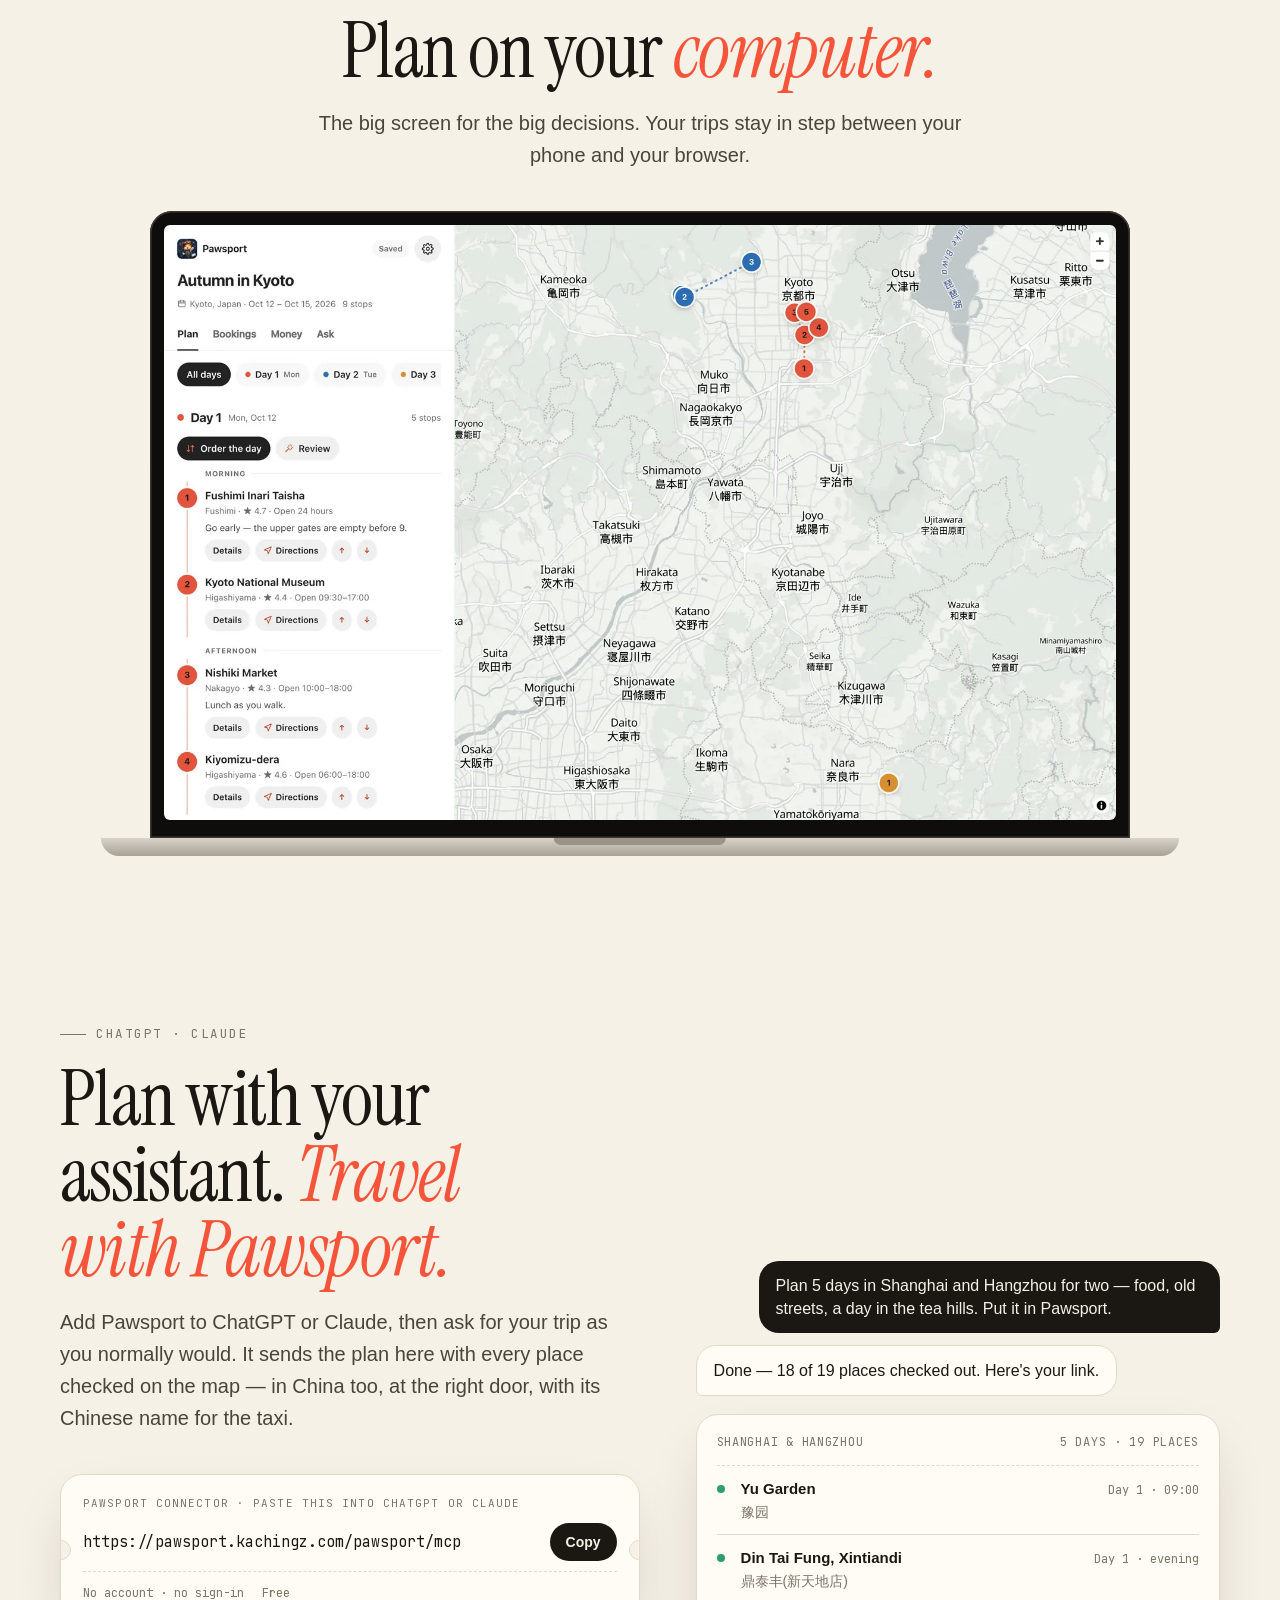
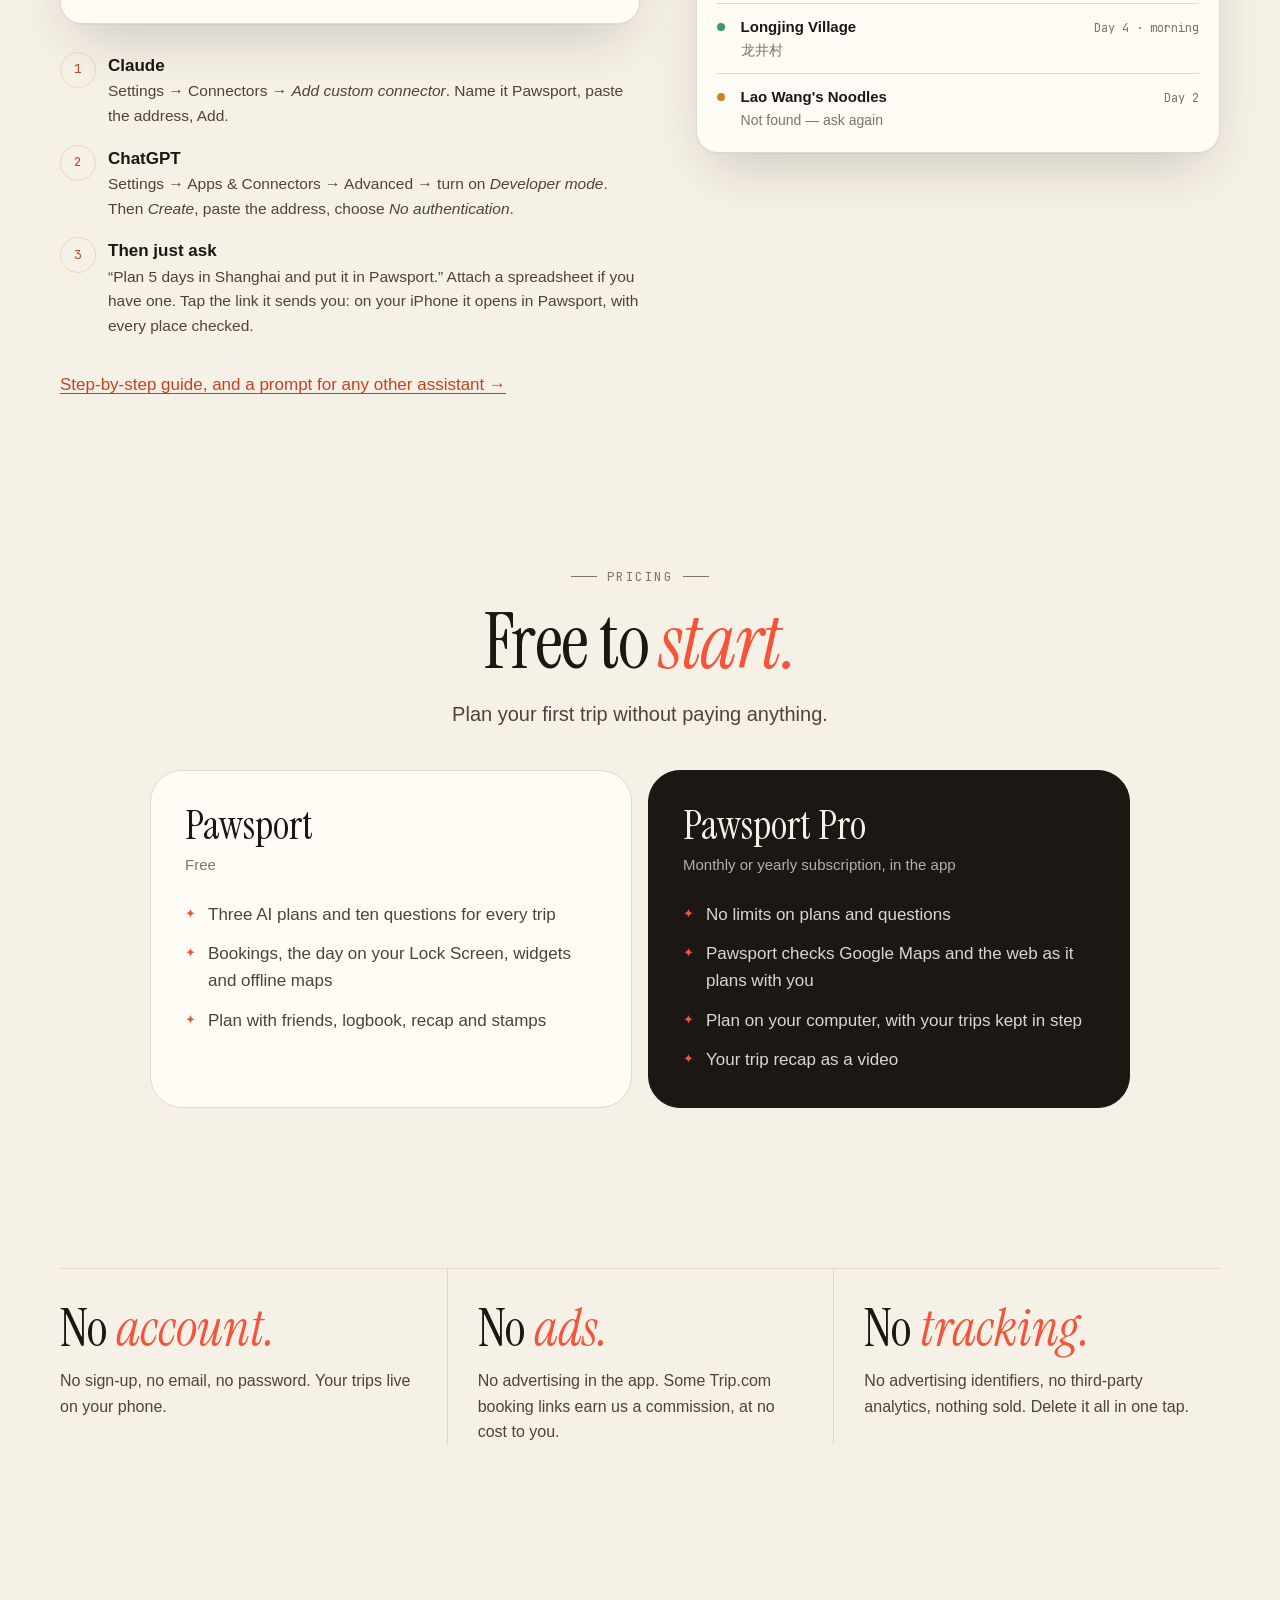
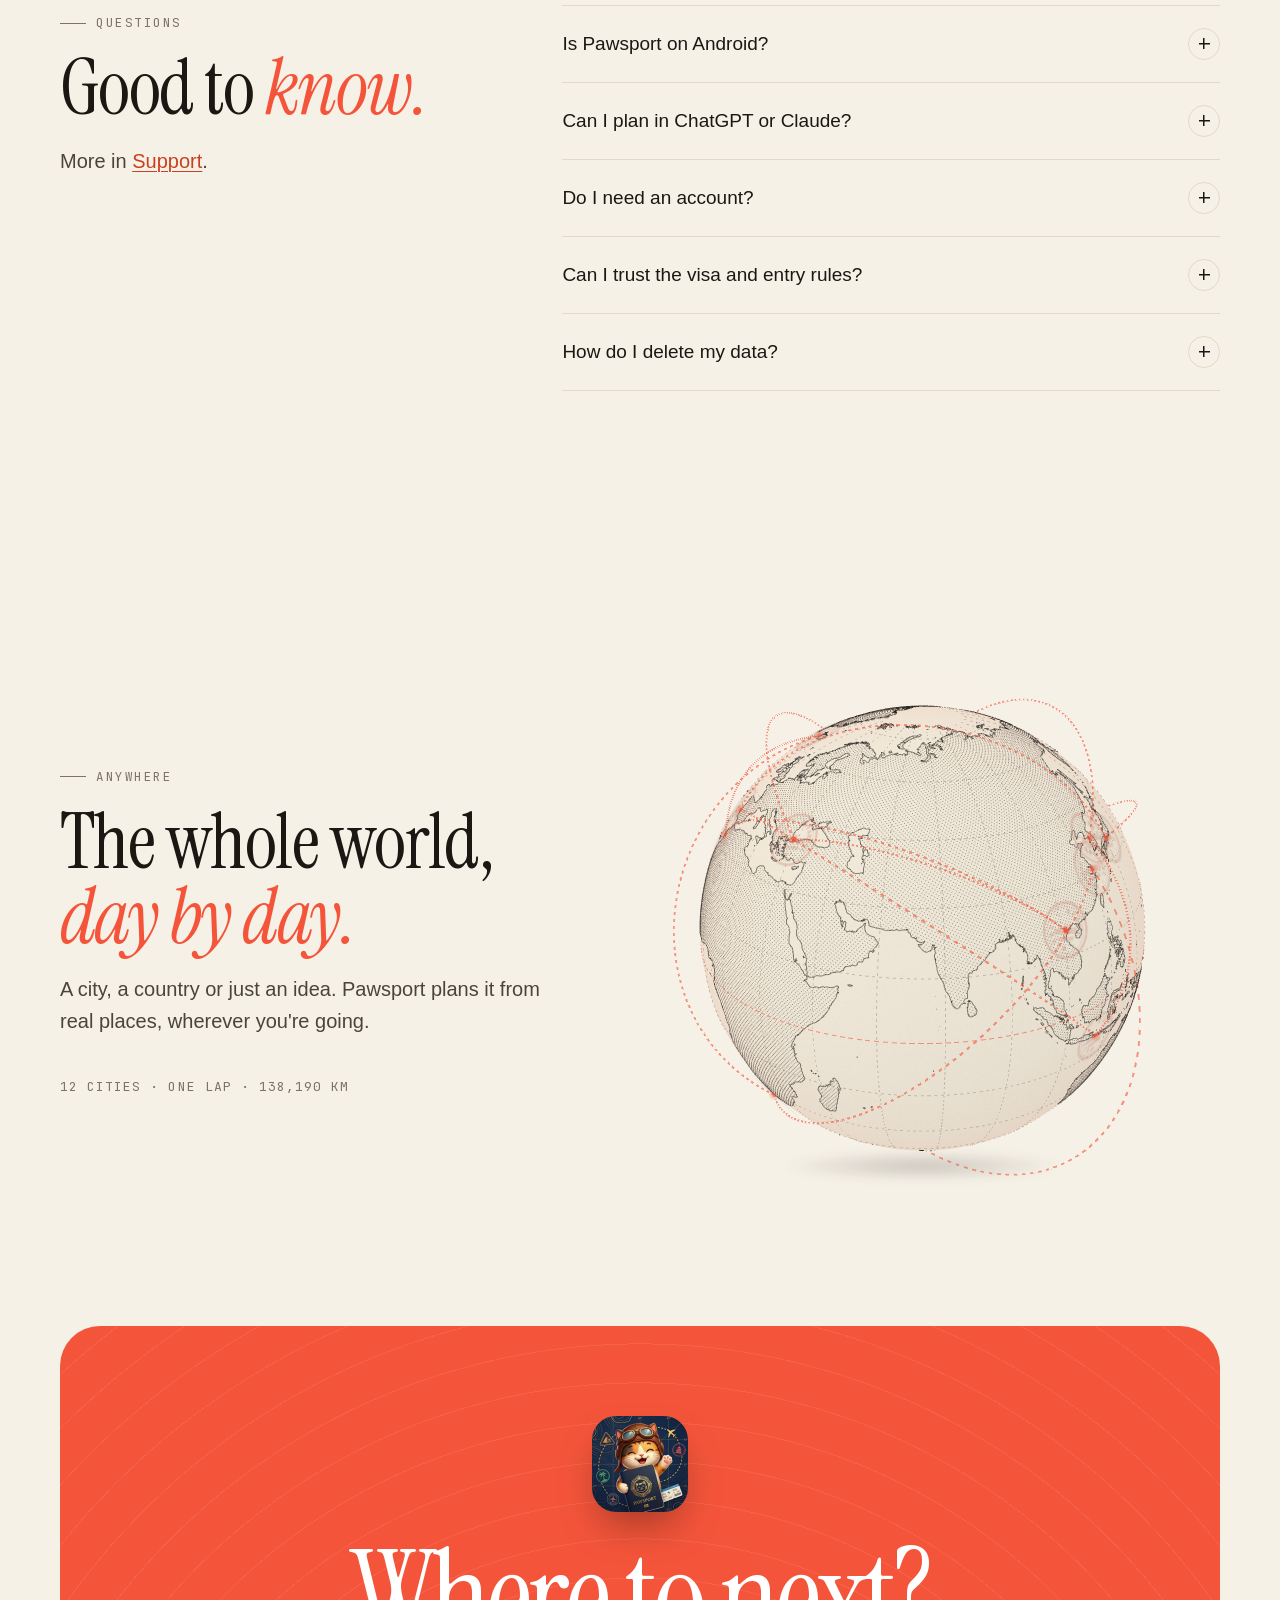
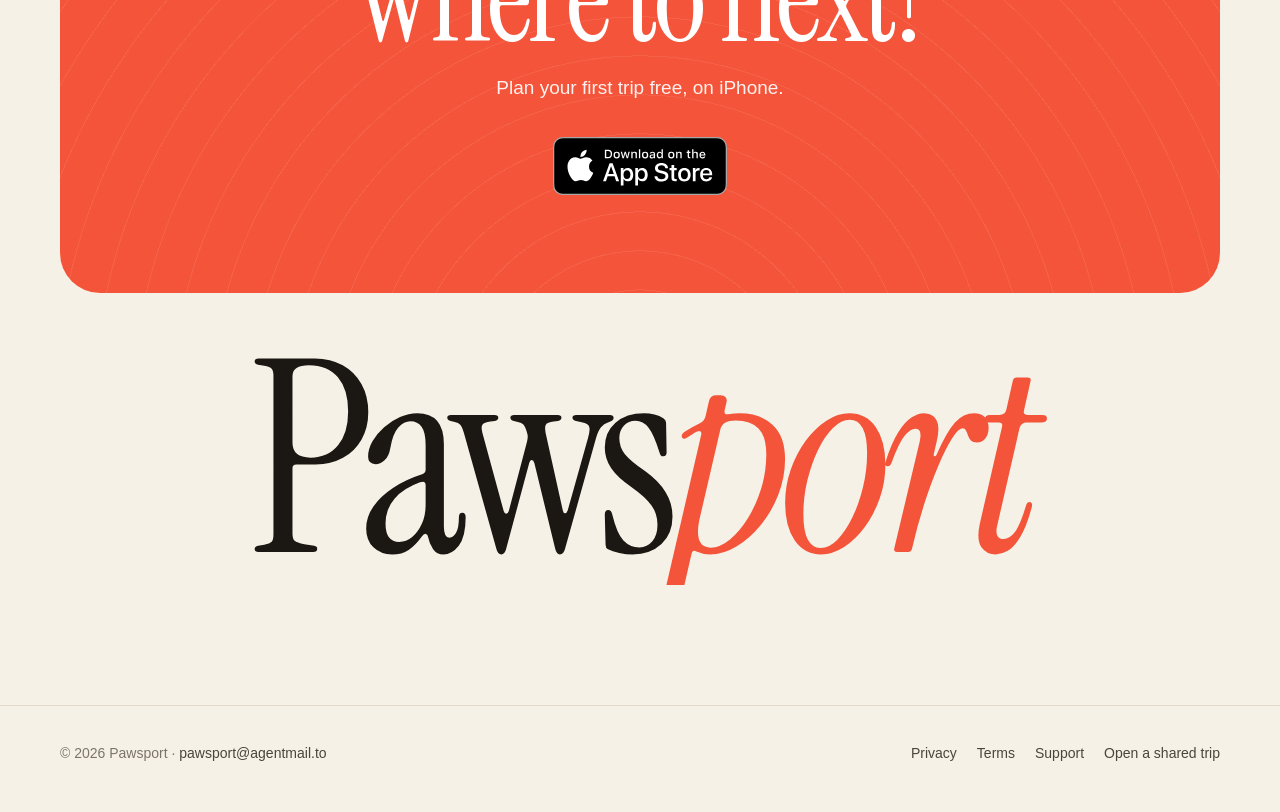
==== commit 966d74f3: "Site SEO and speed: self-hosted fonts (no Google before first paint, works in China), WebP images wi" ====
--- a/index.html
+++ b/index.html
@@ -11,28 +11,144 @@
 <link rel="canonical" href="https://pawsport.kachingz.com/">
 <meta property="og:type" content="website">
 <meta property="og:site_name" content="Pawsport">
+<meta property="og:locale" content="en_US">
 <meta property="og:title" content="Pawsport — say where, get a plan">
 <meta property="og:description" content="A travel planner that builds day-by-day plans from real places, keeps every booking in one place, and follows each day with you.">
 <meta property="og:url" content="https://pawsport.kachingz.com/">
-<meta property="og:image" content="https://pawsport.kachingz.com/img/01-where.jpg">
+<meta property="og:image" content="https://pawsport.kachingz.com/img/og-pawsport.jpg">
+<meta property="og:image:width" content="1200">
+<meta property="og:image:height" content="630">
+<meta property="og:image:alt" content="Pawsport: a cat in a flying helmet holding a passport. Plan less. Wander more.">
 <meta name="twitter:card" content="summary_large_image">
+<meta name="twitter:title" content="Pawsport — say where, get a plan">
+<meta name="twitter:description" content="A travel planner that builds day-by-day plans from real places, keeps every booking in one place, and follows each day with you.">
+<meta name="twitter:image" content="https://pawsport.kachingz.com/img/og-pawsport.jpg">
+<meta name="twitter:image:alt" content="Pawsport: a cat in a flying helmet holding a passport. Plan less. Wander more.">
 <link rel="icon" href="img/icon-96.png">
 <link rel="apple-touch-icon" href="img/apple-touch-icon.png">
-<link rel="preconnect" href="https://fonts.googleapis.com">
-<link rel="preconnect" href="https://fonts.gstatic.com" crossorigin>
-<link rel="stylesheet" href="https://fonts.googleapis.com/css2?family=Instrument+Serif:ital@0;1&family=Inter:wght@400;500;600;700&family=JetBrains+Mono:wght@400;500&display=swap">
-<link rel="stylesheet" href="site.css?v=9">
+<link rel="preload" href="fonts/InstrumentSerif-latin.woff2" as="font" type="font/woff2" crossorigin><link rel="preload" href="fonts/Inter-latin.woff2" as="font" type="font/woff2" crossorigin><link rel="stylesheet" href="site.css?v=11">
 <script>document.documentElement.classList.add('js')</script>
 <script type="application/ld+json">
-{"@context":"https://schema.org","@type":"MobileApplication","name":"Pawsport","operatingSystem":"iOS","applicationCategory":"TravelApplication",
- "description":"AI travel planner and itinerary app: day-by-day plans of real places, bookings in one place, Lock Screen trip days and trip recaps.",
- "offers":{"@type":"Offer","price":"0","priceCurrency":"USD"},"url":"https://pawsport.kachingz.com/"}
+{
+ "@context": "https://schema.org",
+ "@graph": [
+  {
+   "@type": "Organization",
+   "@id": "https://pawsport.kachingz.com/#org",
+   "name": "Pawsport",
+   "url": "https://pawsport.kachingz.com/",
+   "logo": "https://pawsport.kachingz.com/img/icon-512.png",
+   "email": "pawsport@agentmail.to",
+   "sameAs": [
+    "https://apps.apple.com/app/id6808585130"
+   ]
+  },
+  {
+   "@type": "WebSite",
+   "@id": "https://pawsport.kachingz.com/#site",
+   "url": "https://pawsport.kachingz.com/",
+   "name": "Pawsport",
+   "inLanguage": "en",
+   "publisher": {
+    "@id": "https://pawsport.kachingz.com/#org"
+   }
+  },
+  {
+   "@type": "MobileApplication",
+   "@id": "https://pawsport.kachingz.com/#app",
+   "name": "Pawsport: AI Travel Itinerary",
+   "alternateName": "Pawsport",
+   "operatingSystem": "iOS 18.0 or later",
+   "applicationCategory": "TravelApplication",
+   "applicationSubCategory": "Trip planner",
+   "description": "AI travel planner and itinerary app for iPhone. Say where you're going and get day-by-day plans of real places checked on Google Maps; keep every booking in one place; plan with friends and split the bills; follow each day on the Lock Screen; and keep a passport of every place you've been.",
+   "url": "https://pawsport.kachingz.com/",
+   "downloadUrl": "https://apps.apple.com/app/id6808585130",
+   "installUrl": "https://apps.apple.com/app/id6808585130",
+   "image": "https://pawsport.kachingz.com/img/og-pawsport.jpg",
+   "screenshot": [
+    "https://pawsport.kachingz.com/img/app/today.webp",
+    "https://pawsport.kachingz.com/img/app/itinerary.webp",
+    "https://pawsport.kachingz.com/img/app/ask.webp",
+    "https://pawsport.kachingz.com/img/app/transit.webp",
+    "https://pawsport.kachingz.com/img/app/reveal.webp"
+   ],
+   "featureList": [
+    "Day-by-day itineraries from a place or an idea",
+    "Every place checked on Google Maps, with opening hours",
+    "Bookings filed by forwarding the confirmation email",
+    "Group trips: a shared plan, polls and split bills in any currency",
+    "Chinese names and addresses to show taxi drivers in mainland China",
+    "Import a plan from ChatGPT or Claude",
+    "Next stop on the Lock Screen and in the Dynamic Island",
+    "Offline maps",
+    "Trip recaps and a passport of stamps"
+   ],
+   "offers": {
+    "@type": "Offer",
+    "price": "0",
+    "priceCurrency": "USD",
+    "category": "free"
+   },
+   "publisher": {
+    "@id": "https://pawsport.kachingz.com/#org"
+   },
+   "inLanguage": "en"
+  },
+  {
+   "@type": "FAQPage",
+   "@id": "https://pawsport.kachingz.com/#faq",
+   "mainEntity": [
+    {
+     "@type": "Question",
+     "name": "Is Pawsport on Android?",
+     "acceptedAnswer": {
+      "@type": "Answer",
+      "text": "Not yet. Pawsport is for iPhone. Friends on Android can still join a trip you share: it opens in their browser."
+     }
+    },
+    {
+     "@type": "Question",
+     "name": "Can I plan in ChatGPT or Claude?",
+     "acceptedAnswer": {
+      "@type": "Answer",
+      "text": "Yes. Add the Pawsport connector and ask your assistant to put the trip in Pawsport: it checks every place and gives you a link to open in the app. No connector? Paste our prompt instead. Here's how."
+     }
+    },
+    {
+     "@type": "Question",
+     "name": "Do I need an account?",
+     "acceptedAnswer": {
+      "@type": "Answer",
+      "text": "No. There's no sign-up, no email and no password. Your trips live on your phone."
+     }
+    },
+    {
+     "@type": "Question",
+     "name": "Can I trust the visa and entry rules?",
+     "acceptedAnswer": {
+      "@type": "Answer",
+      "text": "Pawsport reads them from official sources and shows where and when it checked. Rules change, so always confirm with the embassy before you fly."
+     }
+    },
+    {
+     "@type": "Question",
+     "name": "How do I delete my data?",
+     "acceptedAnswer": {
+      "@type": "Answer",
+      "text": "In the app, open your profile and tap Delete my data. It happens straight away. See the privacy policy for what's kept and why."
+     }
+    }
+   ]
+  }
+ ]
+}
 </script>
 </head>
 <body>
 <header class="top" id="top">
   <div class="wrap">
-    <a class="brand" href="./"><img src="img/icon-96.png" alt="">Pawsport</a>
+    <a class="brand" href="./"><img src="img/icon-96.webp" alt="">Pawsport</a>
     <nav class="nav">
       <a class="hide-sm" href="#how">How it works</a>
       <a class="hide-sm" href="#trip">The trip</a>
@@ -71,8 +187,8 @@
         <g class="plane"><path d="M-9 0 L9 0 M2 -7 L6 0 L2 7 M-7 -3 L-5 0 L-7 3" stroke="var(--coral)" stroke-width="2.2" fill="none" stroke-linecap="round" stroke-linejoin="round"/>
           <animateMotion dur="9s" begin="1.2s" repeatCount="indefinite" rotate="auto" keyPoints="0;1" keyTimes="0;1" calcMode="spline" keySplines=".45 0 .55 1"><mpath href="#flight"/></animateMotion></g>
       </svg>
-      <div class="phone px" data-speed="-0.06"><div class="screen"><img src="img/app/today.jpg" alt="Pawsport's Today screen: a 12-day Shanghai trip with the day's stops on a map" width="660" height="1434"></div></div>
-      <img class="livecard px" data-speed="-0.16" src="img/app/live-card.png" alt="The next stop on the Lock Screen: Tirta Empul at 11:53, stop 2 of 4" width="900" height="310">
+      <div class="phone px" data-speed="-0.06"><div class="screen"><img src="img/app/today.webp" fetchpriority="high" alt="Pawsport's Today screen: a Tokyo trip with the day's stops on a map" width="660" height="1434"></div></div>
+      <img class="livecard px" data-speed="-0.16" src="img/app/live-card.webp" alt="The next stop on the Lock Screen: Tirta Empul at 11:53, stop 2 of 4" width="900" height="310">
       <svg class="stamp px" data-speed="0.12" viewBox="0 0 160 160" aria-hidden="true">
         <circle cx="80" cy="80" r="74" fill="none" stroke="currentColor" stroke-width="3"/>
         <circle cx="80" cy="80" r="64" fill="none" stroke="currentColor" stroke-width="1.2" stroke-dasharray="3 4"/>
@@ -101,7 +217,7 @@
     </div>
     <div class="player rv" id="player">
       <a href="film/follow-the-cat.mp4" aria-label="Play the film, 48 seconds, with sound">
-        <img src="img/film-cover.jpg" alt="" width="1280" height="720" loading="lazy">
+        <img src="img/film-cover.webp" alt="" width="1280" height="720" loading="lazy">
         <span class="play"><i><svg viewBox="0 0 24 24" fill="currentColor" aria-hidden="true"><path d="M8 5.5v13a1 1 0 0 0 1.5.86l10.6-6.5a1 1 0 0 0 0-1.72L9.5 4.64A1 1 0 0 0 8 5.5z"/></svg></i><span class="t">Play the film</span><b>0:48</b></span>
       </a>
     </div>
@@ -129,49 +245,49 @@
       <div class="sticky" aria-hidden="true">
         <div class="ring"></div>
         <div class="phone"><div class="screen" id="screens">
-          <img class="on" src="img/app/itinerary.jpg" alt="">
-          <img src="img/app/explore.jpg" alt="" loading="lazy">
-          <img src="img/app/ask.jpg" alt="" loading="lazy">
-          <img src="img/app/transit.jpg" alt="" loading="lazy">
-          <div class="lock"><div class="di"><span><img src="img/icon-96.png" alt="">Tirta Empul</span><b>11:53</b></div><span class="d">Friday 25 September</span><span class="tm">9:41</span><img class="lc" src="img/app/live-card.png" alt="" loading="lazy"></div>
-          <img src="img/app/recap-cover.jpg" alt="" loading="lazy">
+          <img class="on" src="img/app/itinerary.webp" alt="" loading="lazy">
+          <img src="img/app/explore.webp" alt="" loading="lazy">
+          <img src="img/app/ask.webp" alt="" loading="lazy">
+          <img src="img/app/transit.webp" alt="" loading="lazy">
+          <div class="lock"><div class="di"><span><img src="img/icon-96.webp" alt="">Tirta Empul</span><b>11:53</b></div><span class="d">Friday 25 September</span><span class="tm">9:41</span><img class="lc" src="img/app/live-card.webp" alt="" loading="lazy"></div>
+          <img src="img/app/recap-cover.webp" alt="" loading="lazy">
         </div></div>
       </div>
       <div>
         <article class="chapter" data-i="0">
-          <figure><div class="phone"><div class="screen"><img src="img/app/itinerary.jpg" alt="A day of the itinerary with stops, walking times and bookings" loading="lazy"></div></div></figure>
+          <figure><div class="phone"><div class="screen"><img src="img/app/itinerary.webp" alt="A day in Tokyo: its stops, and the train between each one" loading="lazy"></div></div></figure>
           <p class="n">01 — Planning</p>
           <h3>Plans you can actually walk.</h3>
           <p>Every stop exists. Pawsport checks Google Maps for ratings and opening hours as it plans, so you don't arrive at a museum that shut on Mondays.</p>
           <ul class="ticks"><li>Each day kept to one or two areas</li><li>Walking and transit times between stops</li><li>Drag to reorder, swap anything</li></ul>
         </article>
         <article class="chapter" data-i="1">
-          <figure><div class="phone"><div class="screen"><img src="img/app/explore.jpg" alt="Explore Shanghai: top sights with photos and ratings" loading="lazy"></div></div></figure>
+          <figure><div class="phone"><div class="screen"><img src="img/app/explore.webp" alt="Explore Shanghai: top sights with photos and ratings" loading="lazy"></div></div></figure>
           <p class="n">02 — Explore</p>
           <h3>Every city, opened up.</h3>
           <p>Top sights, food, cafés and markets with photos and ratings, how to get around, and day trips worth taking. Add anything to a day in one tap.</p>
         </article>
         <article class="chapter" data-i="2">
-          <figure><div class="phone"><div class="screen"><img src="img/app/ask.jpg" alt="Asking Pawsport for soup dumplings near Yu Garden, and it adds one to the plan" loading="lazy"></div></div></figure>
+          <figure><div class="phone"><div class="screen"><img src="img/app/ask.webp" alt="Asking Pawsport for soup dumplings near Yu Garden, and it adds one to the plan" loading="lazy"></div></div></figure>
           <p class="n">03 — Ask</p>
           <h3>Ask about anything. It changes the plan.</h3>
           <p>What's open late near your hotel, whether you need cash, a quieter spot for the afternoon. Pawsport answers, checks the place is open, and adds it when you say so.</p>
         </article>
         <article class="chapter" data-i="3">
-          <figure><div class="phone"><div class="screen"><img src="img/app/transit.jpg" alt="A flight from Shanghai to Singapore filed with its gate and terminal" loading="lazy"></div></div></figure>
+          <figure><div class="phone"><div class="screen"><img src="img/app/transit.webp" alt="A flight from Shanghai to Singapore filed with its gate and terminal" loading="lazy"></div></div></figure>
           <p class="n">04 — Bookings</p>
           <h3>Forward the email. That's it.</h3>
           <p>Forward the confirmation, or drop in a PDF or screenshot. Flights, hotels, trains, ferries, cars and tables land on the right day, with the reference to hand.</p>
         </article>
         <article class="chapter" data-i="4">
-          <figure><div class="phone"><div class="screen"><div class="lock"><div class="di"><span><img src="img/icon-96.png" alt="">Tirta Empul</span><b>11:53</b></div><span class="d">Friday 25 September</span><span class="tm">9:41</span><img class="lc" src="img/app/live-card.png" alt="The next stop and its time on the Lock Screen" loading="lazy"></div></div></div></figure>
+          <figure><div class="phone"><div class="screen"><div class="lock"><div class="di"><span><img src="img/icon-96.webp" alt="">Tirta Empul</span><b>11:53</b></div><span class="d">Friday 25 September</span><span class="tm">9:41</span><img class="lc" src="img/app/live-card.webp" alt="The next stop and its time on the Lock Screen" loading="lazy"></div></div></div></figure>
           <p class="n">05 — On the day</p>
           <h3>Know when to leave.</h3>
           <p>Where you're going next and how long until you need to leave, on the Lock Screen and in the Dynamic Island. Check in with a tap, or ask Siri what's next.</p>
           <ul class="ticks"><li>Home Screen widgets for the day</li><li>Maps and your plan that work with no signal</li></ul>
         </article>
         <article class="chapter" data-i="5">
-          <figure><div class="phone"><div class="screen"><img src="img/app/recap-cover.jpg" alt="The recap of a Shanghai trip" loading="lazy"></div></div></figure>
+          <figure><div class="phone"><div class="screen"><img src="img/app/recap-cover.webp" alt="The recap of a Shanghai trip" loading="lazy"></div></div></figure>
           <p class="n">06 — Afterwards</p>
           <h3>Come home with the story.</h3>
           <p>Check in at each stop and add your photos. When you're home there's a logbook and a recap to share, and every place you went is stamped in your passport.</p>
@@ -236,7 +352,7 @@
           <h3>Every cat you meet is a card.</h3>
           <p>Snap the cats you meet on the way and build a collection. Some of them are legends.</p>
         </div>
-        <img src="img/app/reveal.jpg" alt="A legendary cat card for Lokum, met in Türkiye" loading="lazy">
+        <img src="img/app/reveal.webp" alt="A legendary cat card for Lokum, met in Türkiye" loading="lazy">
       </div>
     </div>
   </div>
@@ -278,7 +394,7 @@
     <h2 class="h2 rv">Plan on your <em>computer.</em></h2>
     <p class="sub rv">The big screen for the big decisions. Your trips stay in step between your phone and your browser.</p>
     <div class="laptop" id="laptop">
-      <div class="lid"><img src="img/app/web.jpg" alt="The Pawsport planner in a web browser: a Kyoto trip with a map and the day's stops" width="1600" height="1000" loading="lazy"></div>
+      <div class="lid"><img src="img/app/web.webp" alt="The Pawsport planner in a web browser: a Kyoto trip with a map and the day's stops" width="1600" height="1000" loading="lazy"></div>
       <div class="base"></div>
     </div>
   </div>
@@ -389,7 +505,7 @@
 <section class="section tight">
   <div class="wrap">
     <div class="final rv">
-      <img class="cat" src="img/icon-192.png" alt="">
+      <img class="cat" src="img/icon-192.webp" alt="" loading="lazy" width="192" height="192">
       <h2>Where to next?</h2>
       <p>Plan your first trip free, on iPhone.</p>
       <a class="badge-link" href="https://apps.apple.com/app/id6808585130?ct=site"><img class="store-badge" src="img/app-store-badge-black.svg" alt="Download on the App Store" width="174" height="58" loading="lazy"></a>
--- a/site.css
+++ b/site.css
@@ -1,3 +1,14 @@
+/* Fonts, self-hosted (13 Oct 2026): no third-party request before first paint,
+   and the page still renders where Google is blocked (mainland China). */
+@font-face { font-family: 'Instrument Serif'; font-style: normal; font-weight: 400; font-display: swap; src: url(fonts/InstrumentSerif-latin-ext.woff2) format('woff2'); unicode-range: U+0100-02BA, U+02BD-02C5, U+02C7-02CC, U+02CE-02D7, U+02DD-02FF, U+0304, U+0308, U+0329, U+1D00-1DBF, U+1E00-1E9F, U+1EF2-1EFF, U+2020, U+20A0-20AB, U+20AD-20C4, U+2113, U+2C60-2C7F, U+A720-A7FF; }
+@font-face { font-family: 'Instrument Serif'; font-style: normal; font-weight: 400; font-display: swap; src: url(fonts/InstrumentSerif-latin.woff2) format('woff2'); unicode-range: U+0000-00FF, U+0131, U+0152-0153, U+02BB-02BC, U+02C6, U+02DA, U+02DC, U+0304, U+0308, U+0329, U+2000-206F, U+20AC, U+2122, U+2191, U+2193, U+2212, U+2215, U+FEFF, U+FFFD; }
+@font-face { font-family: 'Instrument Serif'; font-style: italic; font-weight: 400; font-display: swap; src: url(fonts/InstrumentSerif-Italic-latin-ext.woff2) format('woff2'); unicode-range: U+0100-02BA, U+02BD-02C5, U+02C7-02CC, U+02CE-02D7, U+02DD-02FF, U+0304, U+0308, U+0329, U+1D00-1DBF, U+1E00-1E9F, U+1EF2-1EFF, U+2020, U+20A0-20AB, U+20AD-20C4, U+2113, U+2C60-2C7F, U+A720-A7FF; }
+@font-face { font-family: 'Instrument Serif'; font-style: italic; font-weight: 400; font-display: swap; src: url(fonts/InstrumentSerif-Italic-latin.woff2) format('woff2'); unicode-range: U+0000-00FF, U+0131, U+0152-0153, U+02BB-02BC, U+02C6, U+02DA, U+02DC, U+0304, U+0308, U+0329, U+2000-206F, U+20AC, U+2122, U+2191, U+2193, U+2212, U+2215, U+FEFF, U+FFFD; }
+@font-face { font-family: 'Inter'; font-style: normal; font-weight: 400 700; font-display: swap; src: url(fonts/Inter-latin-ext.woff2) format('woff2'); unicode-range: U+0100-02BA, U+02BD-02C5, U+02C7-02CC, U+02CE-02D7, U+02DD-02FF, U+0304, U+0308, U+0329, U+1D00-1DBF, U+1E00-1E9F, U+1EF2-1EFF, U+2020, U+20A0-20AB, U+20AD-20C4, U+2113, U+2C60-2C7F, U+A720-A7FF; }
+@font-face { font-family: 'Inter'; font-style: normal; font-weight: 400 700; font-display: swap; src: url(fonts/Inter-latin.woff2) format('woff2'); unicode-range: U+0000-00FF, U+0131, U+0152-0153, U+02BB-02BC, U+02C6, U+02DA, U+02DC, U+0304, U+0308, U+0329, U+2000-206F, U+20AC, U+2122, U+2191, U+2193, U+2212, U+2215, U+FEFF, U+FFFD; }
+@font-face { font-family: 'JetBrains Mono'; font-style: normal; font-weight: 400 500; font-display: swap; src: url(fonts/JetBrainsMono-latin-ext.woff2) format('woff2'); unicode-range: U+0100-02BA, U+02BD-02C5, U+02C7-02CC, U+02CE-02D7, U+02DD-02FF, U+0304, U+0308, U+0329, U+1D00-1DBF, U+1E00-1E9F, U+1EF2-1EFF, U+2020, U+20A0-20AB, U+20AD-20C4, U+2113, U+2C60-2C7F, U+A720-A7FF; }
+@font-face { font-family: 'JetBrains Mono'; font-style: normal; font-weight: 400 500; font-display: swap; src: url(fonts/JetBrainsMono-latin.woff2) format('woff2'); unicode-range: U+0000-00FF, U+0131, U+0152-0153, U+02BB-02BC, U+02C6, U+02DA, U+02DC, U+0304, U+0308, U+0329, U+2000-206F, U+20AC, U+2122, U+2191, U+2193, U+2212, U+2215, U+FEFF, U+FFFD; }
+
 /* Pawsport: the public site. A travel journal: warm paper, a serif that
    talks like a guidebook, mono for the ticket details, one coral accent.
    Legal pages (privacy, terms, support, 404) share the top bar, .doc and footer. */
@@ -426,7 +437,10 @@
 .js .rv.in { opacity: 1; transform: none; }
 /* The hero plays on first paint, not on scroll. */
 .js .hero .rv { opacity: 1; transform: none; transition: none; animation: rise .9s var(--d, 0s) cubic-bezier(.2,.7,.2,1) both; }
-@keyframes rise { from { opacity: 0; transform: translateY(28px); } }
+/* From 1%, not 0: it looks the same, and the browser counts the headline as
+   painted at once (an element at opacity 0 isn't, which made LCP wait for the
+   staggered fade: 4.9 s on a phone). */
+@keyframes rise { from { opacity: .01; transform: translateY(28px); } }
 
 @media (prefers-reduced-motion: reduce) {
   *, *::before, *::after { animation-duration: .001s !important; animation-iteration-count: 1 !important; transition-duration: .001s !important; scroll-behavior: auto !important; }
@@ -489,7 +503,7 @@
 @media (max-width: 900px) { .assist { grid-template-columns: minmax(0, 1fr); gap: 36px; } }
 .new-pill { display: inline-flex; align-items: center; gap: 10px; margin-top: 18px; padding: 7px 16px 7px 7px; border-radius: 999px;
   background: var(--card); border: 1px solid var(--line); color: var(--ink); text-decoration: none; font-size: 15px; font-weight: 500; max-width: 100%; }
-.new-pill span { background: var(--coral); color: #fff; border-radius: 999px; padding: 3px 10px; font-family: var(--mono); font-size: 11px; letter-spacing: .08em; text-transform: uppercase; flex: none; }
+.new-pill span { background: var(--coral-deep); color: #fff; border-radius: 999px; padding: 3px 10px; font-family: var(--mono); font-size: 11px; letter-spacing: .08em; text-transform: uppercase; flex: none; }
 .new-pill:hover { border-color: var(--coral); }
 .assist .stub { margin: 0 0 28px; }
 .assist .stub-url { font-size: 15px; white-space: nowrap; overflow-wrap: normal; }
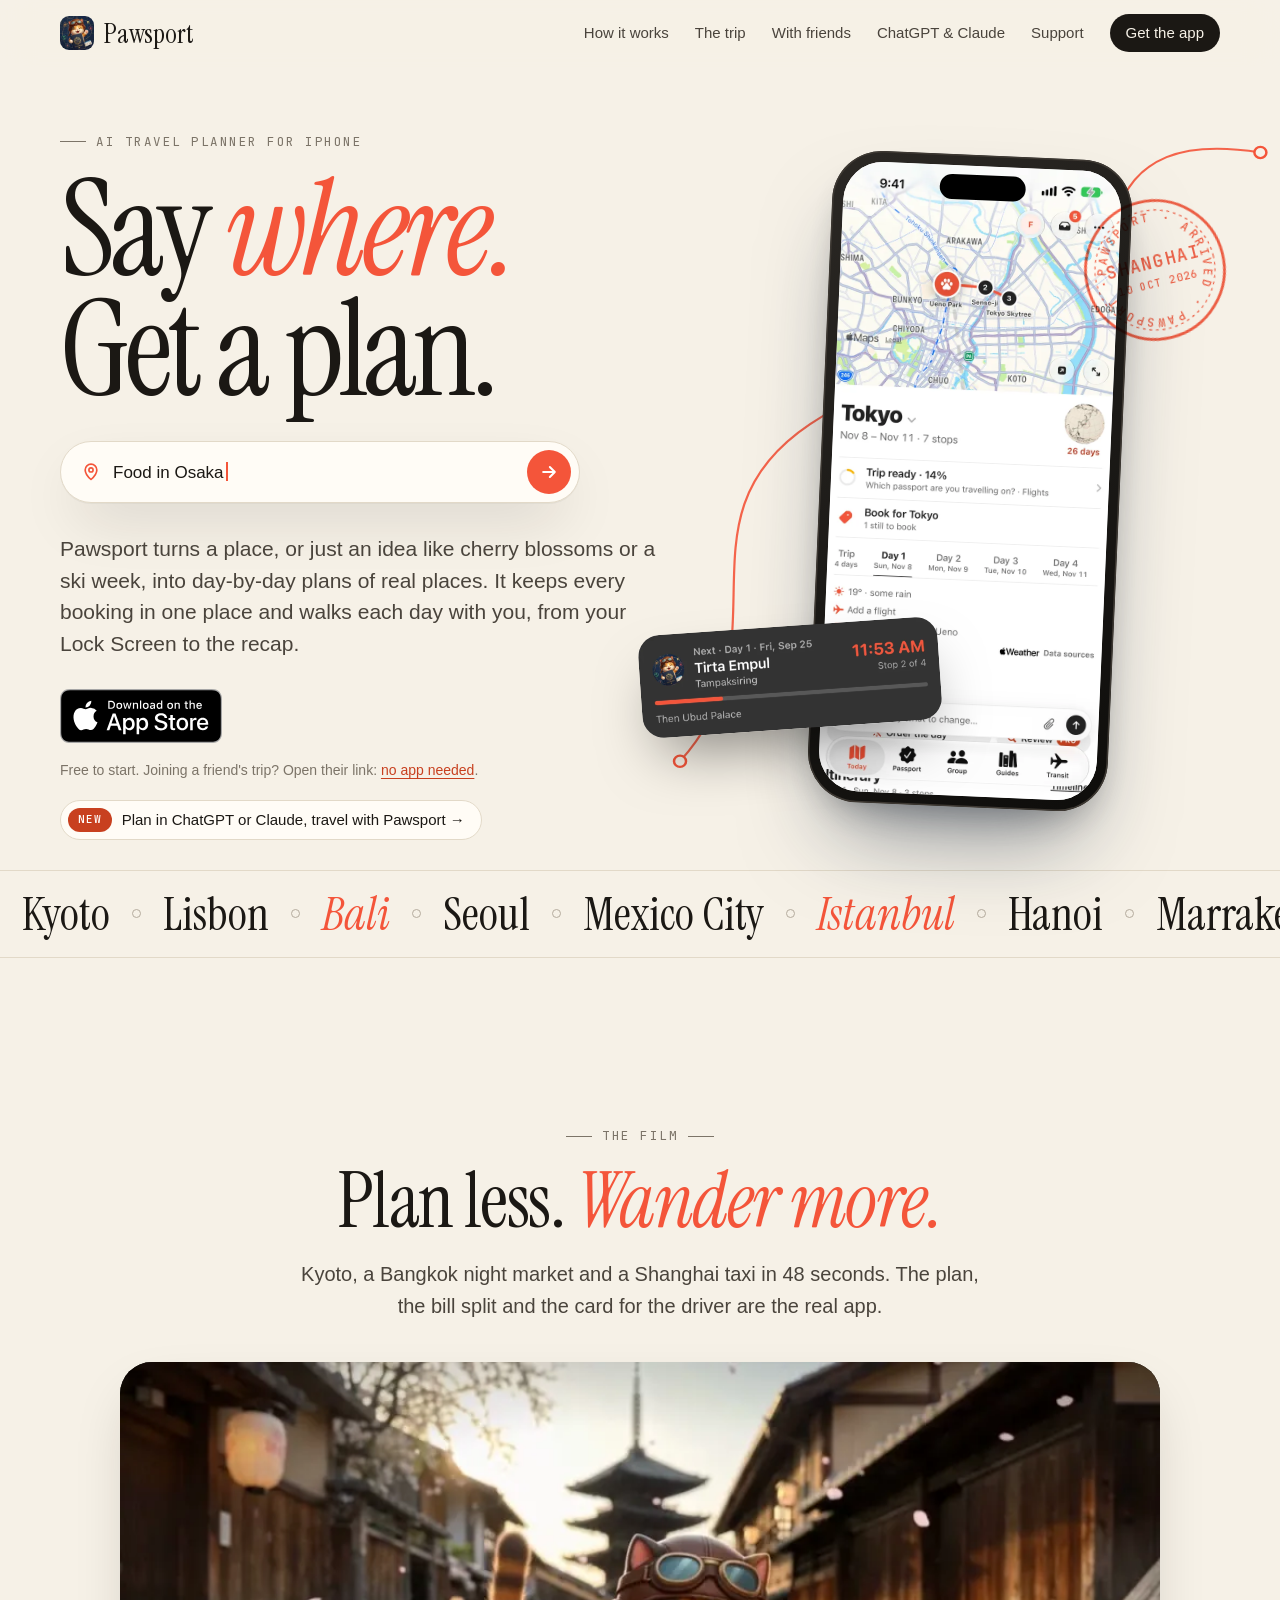
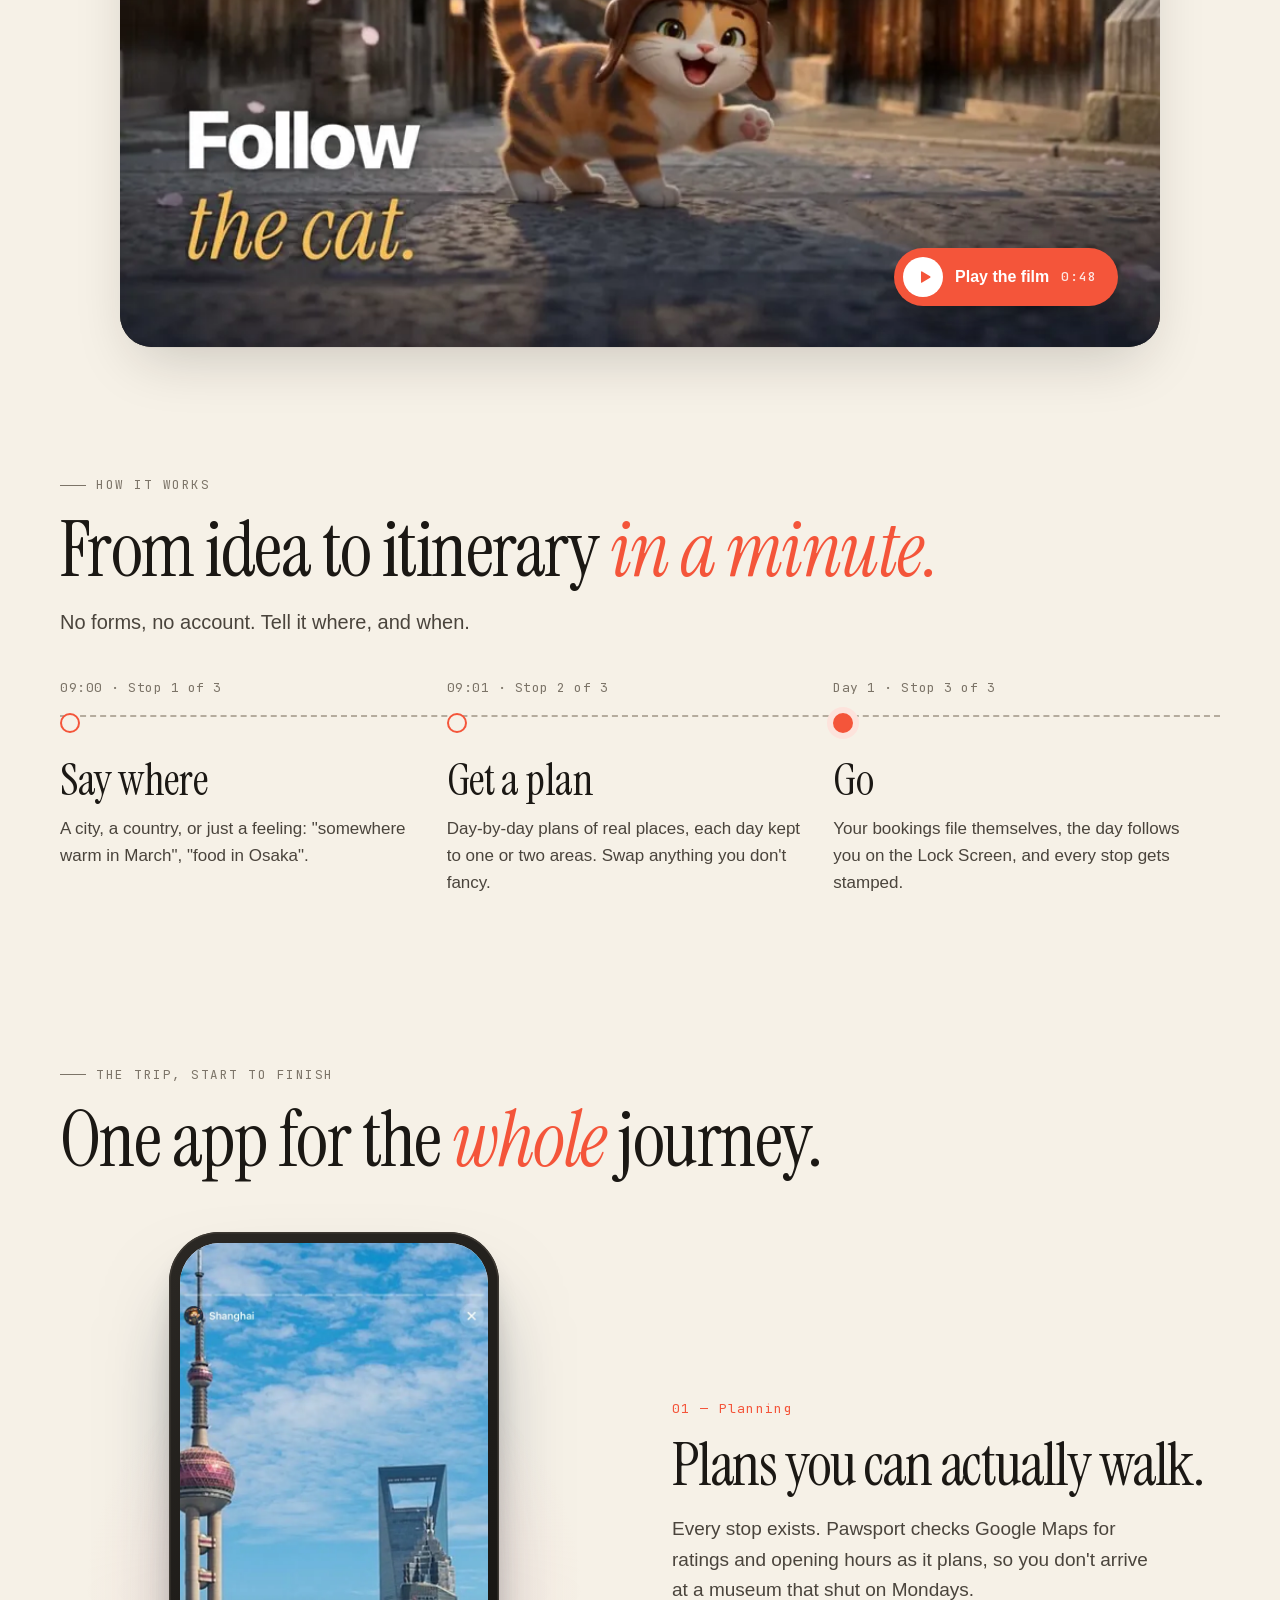
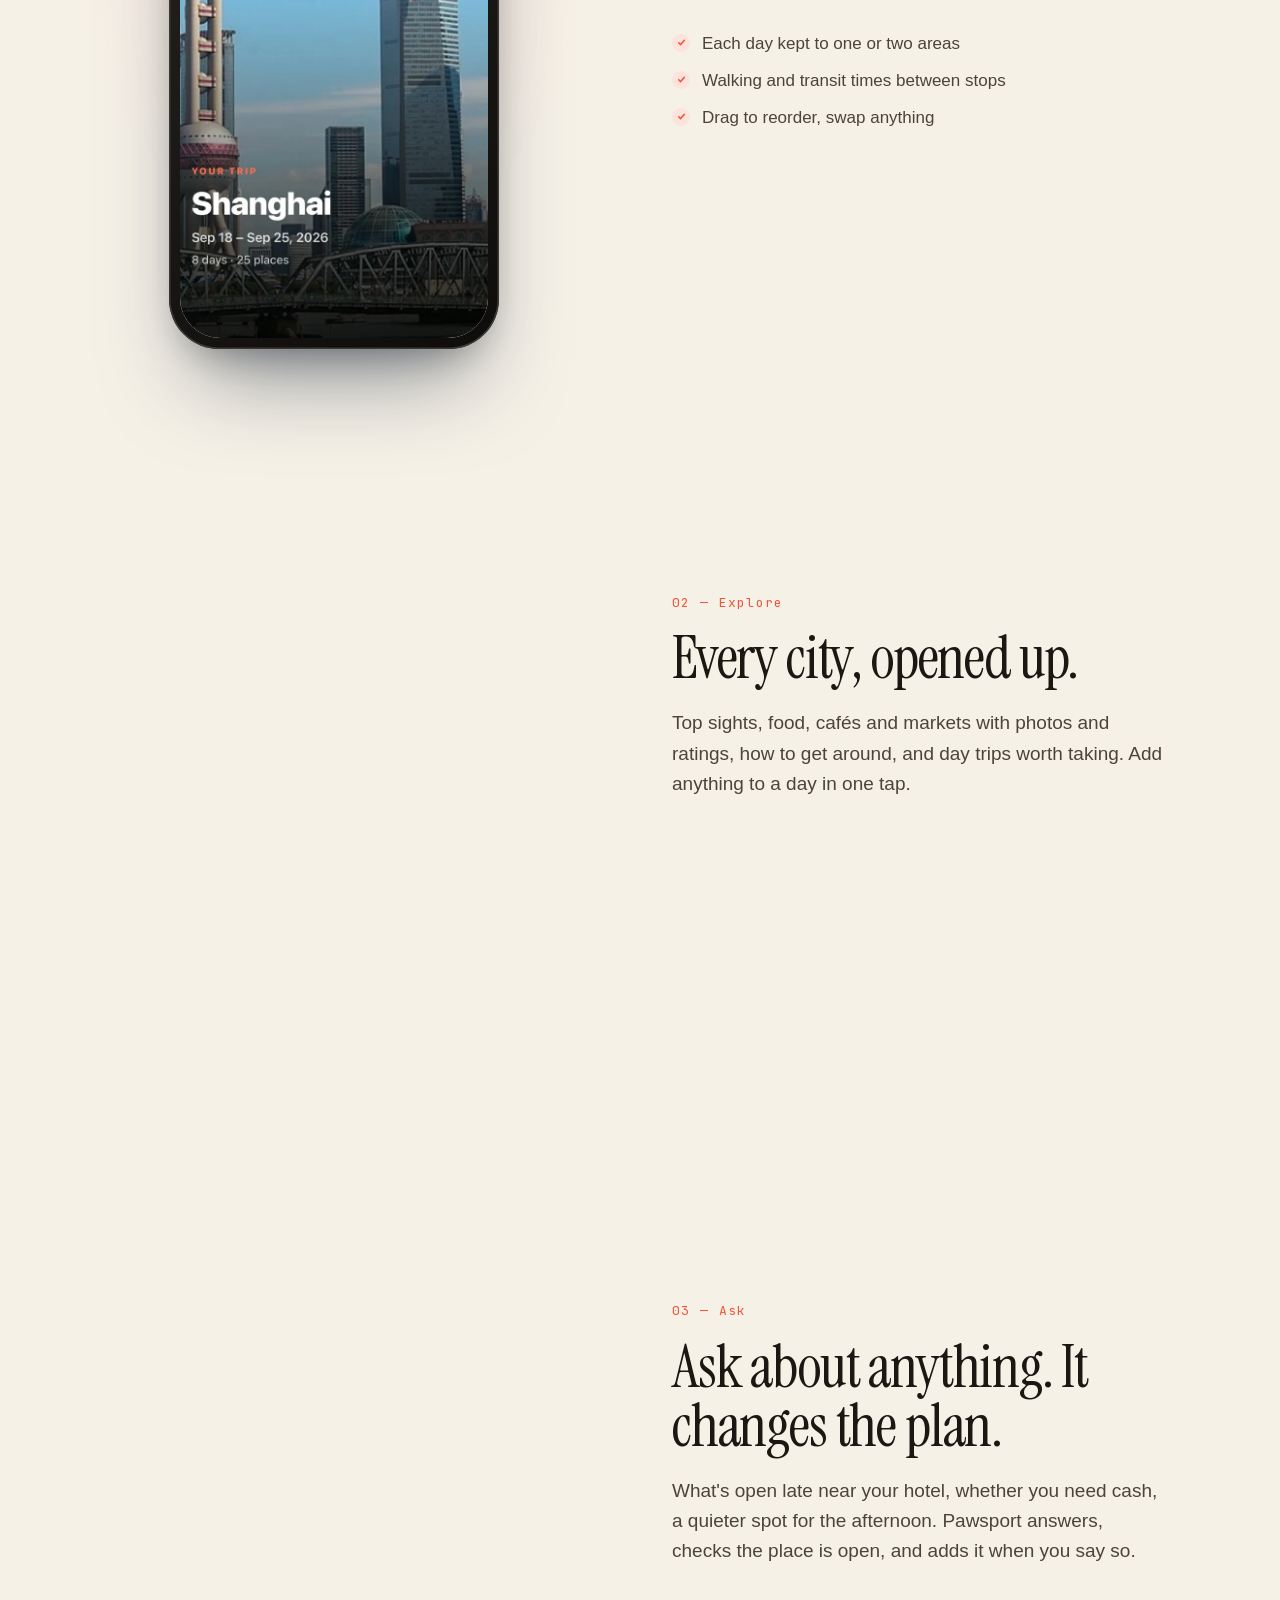
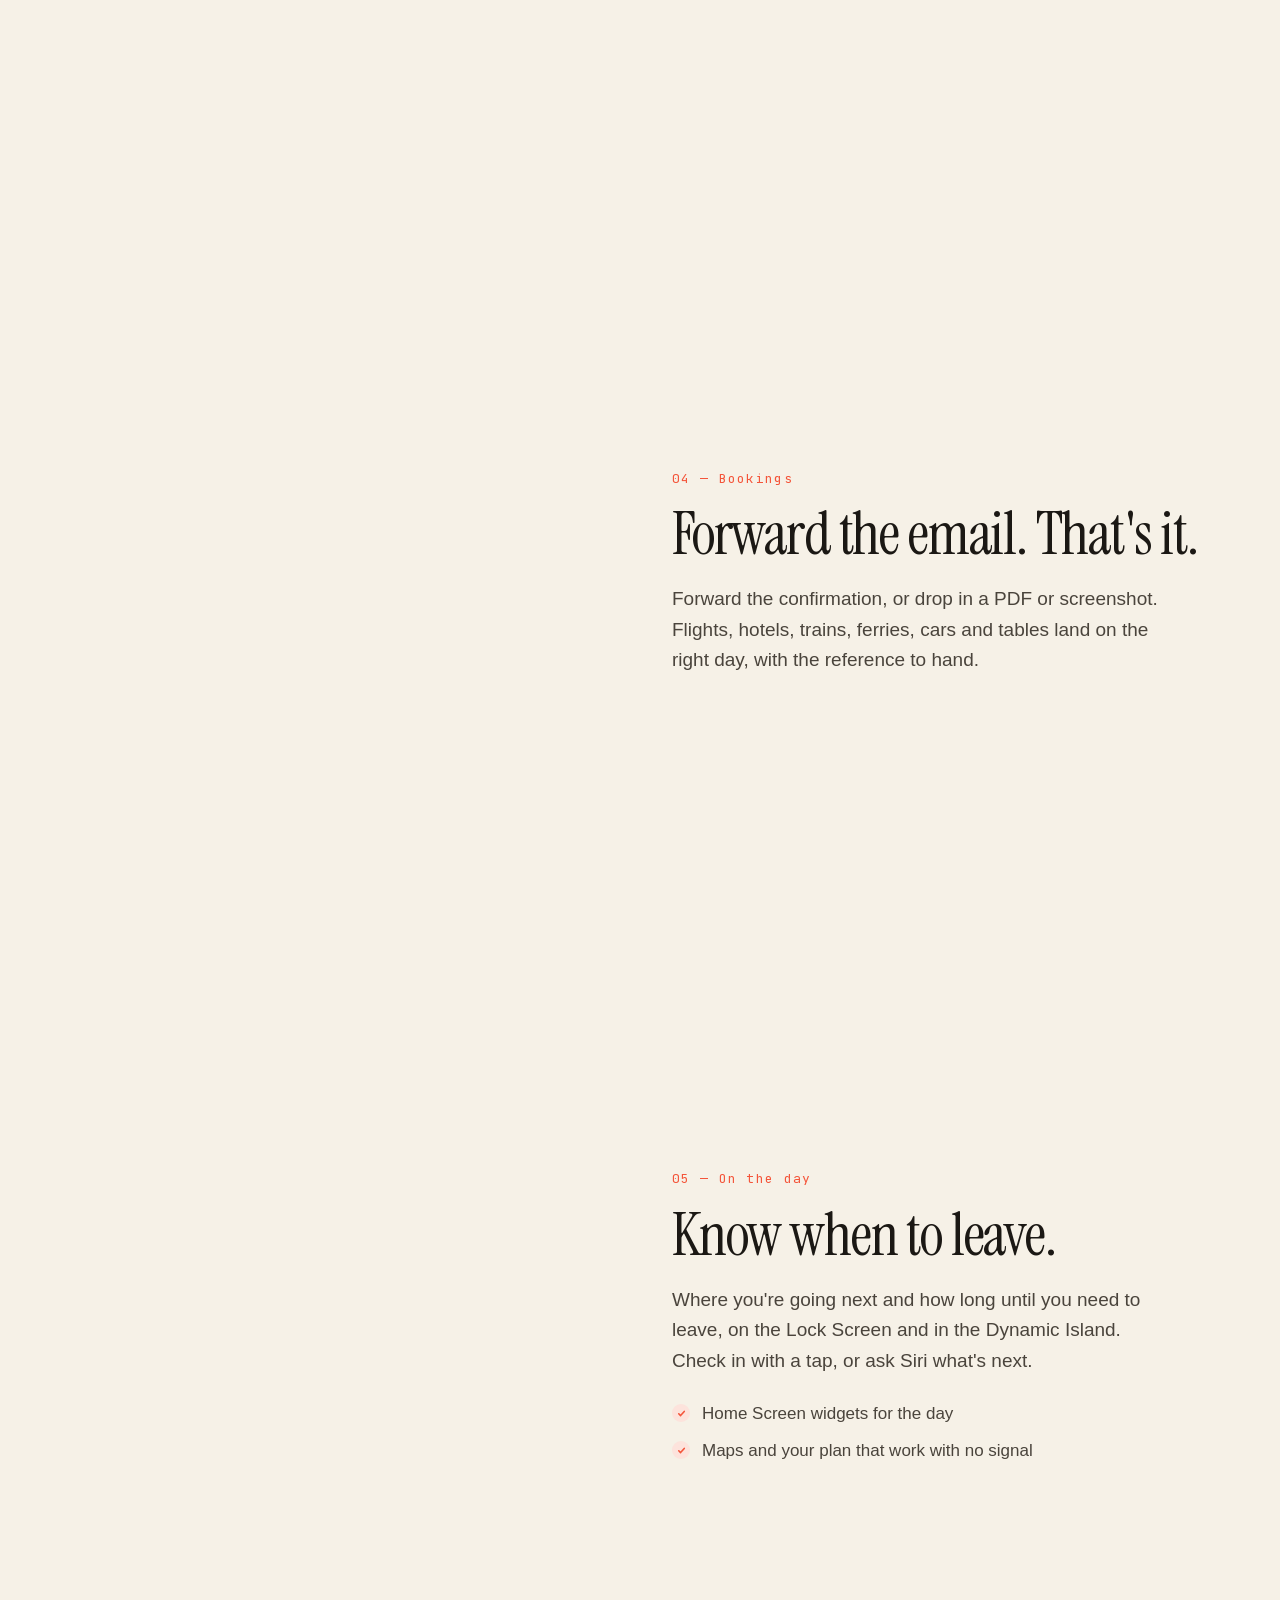
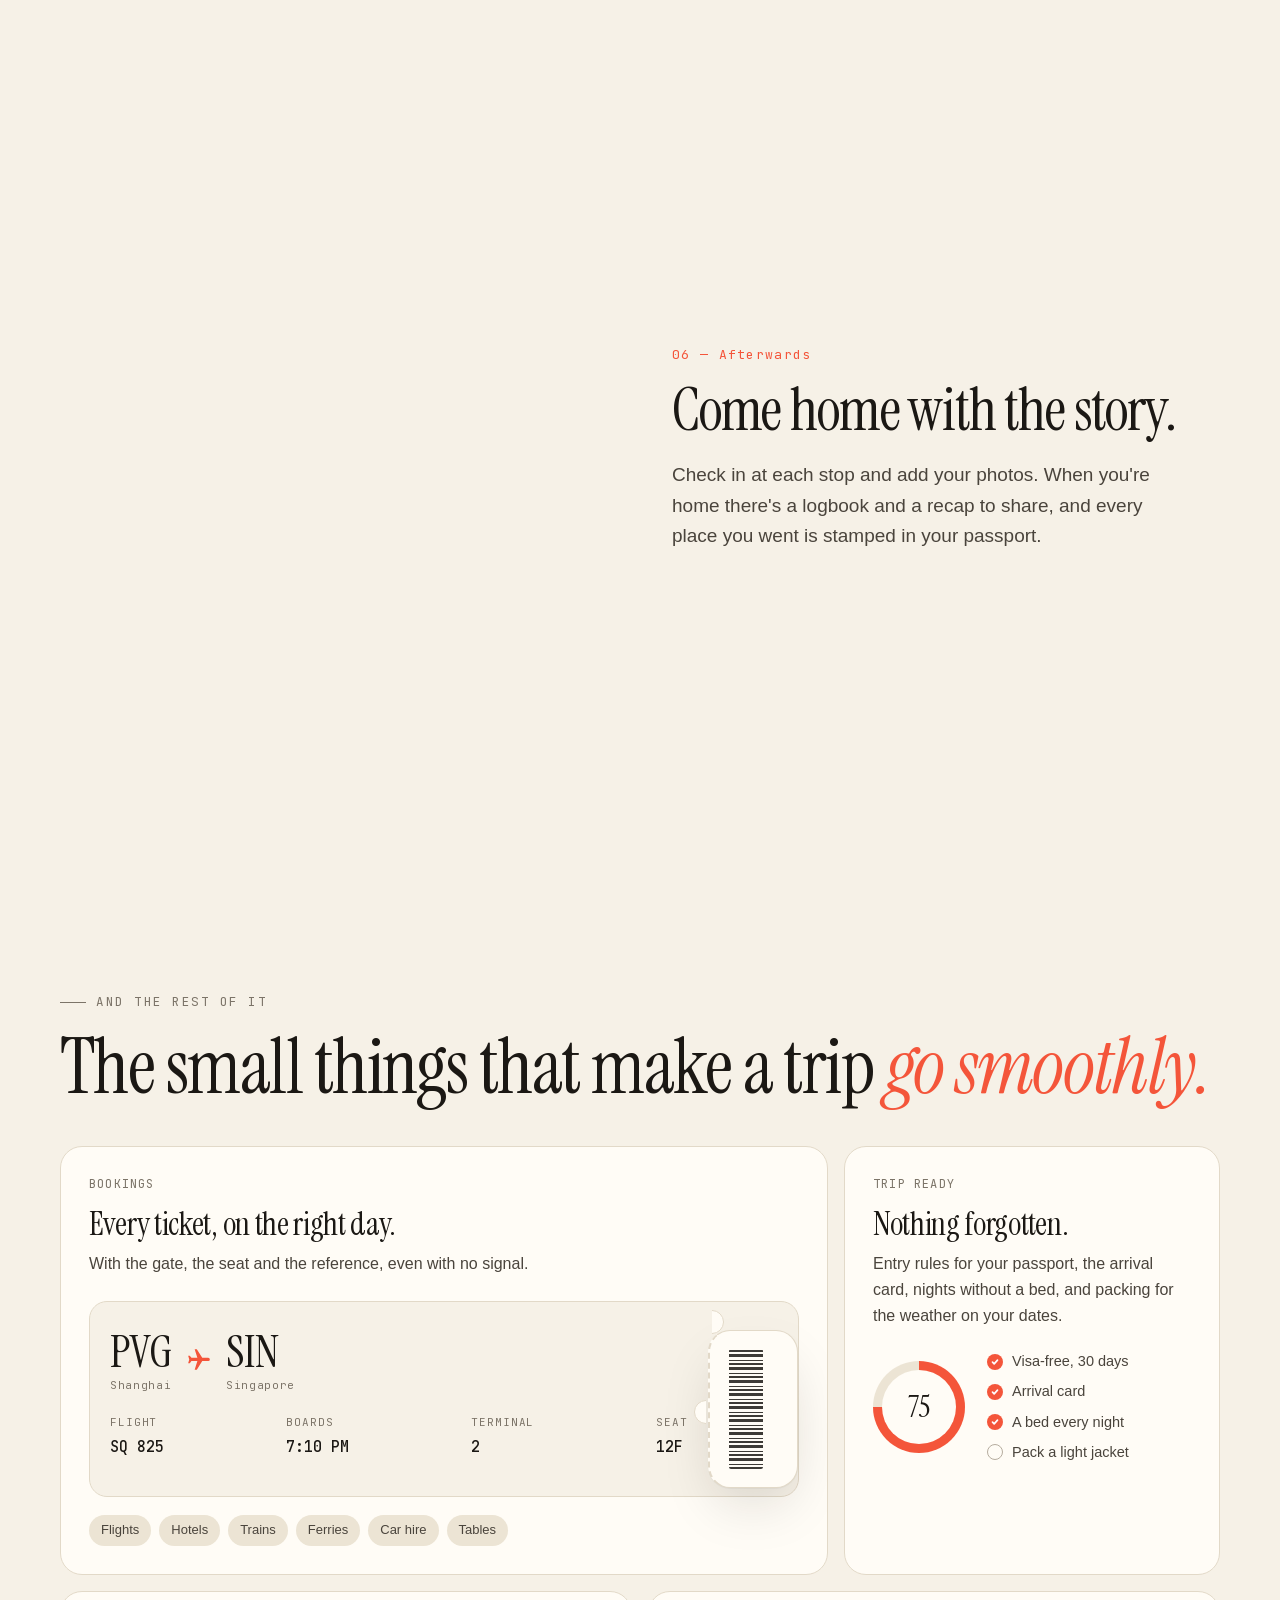
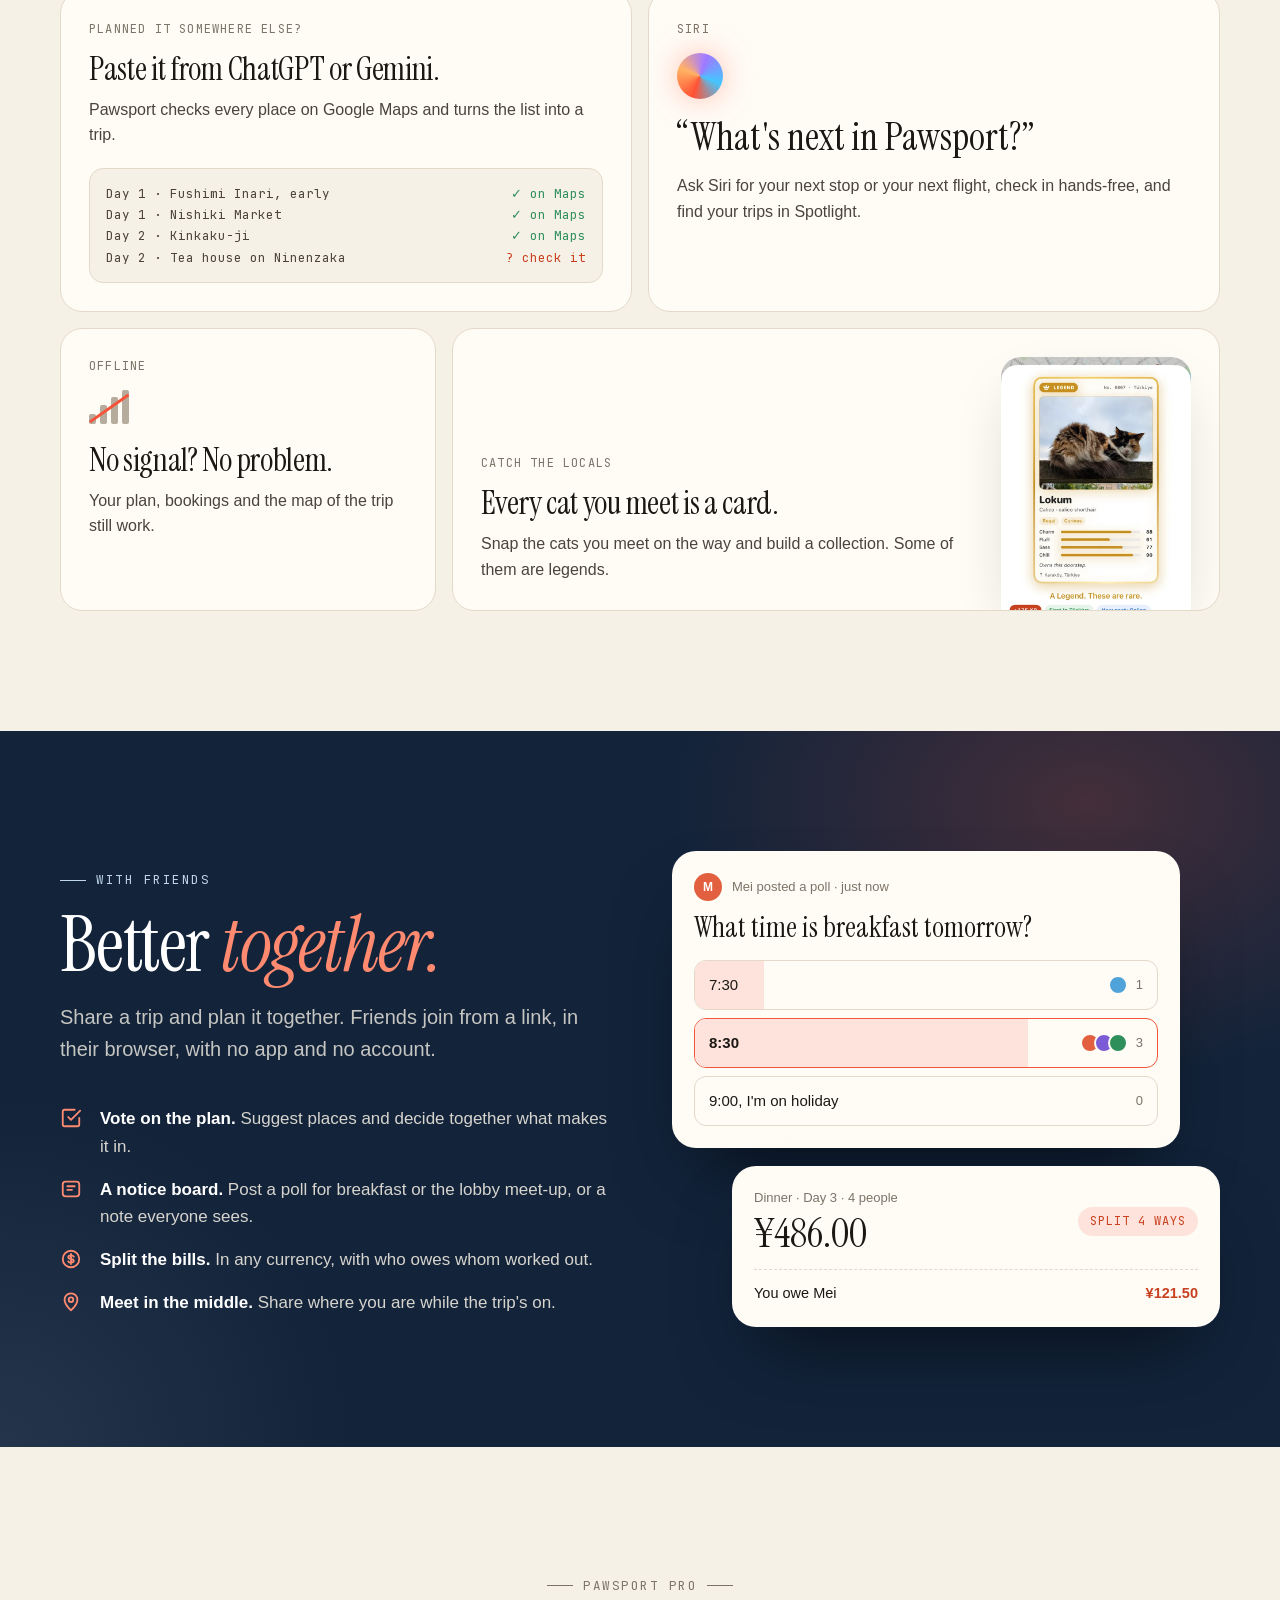
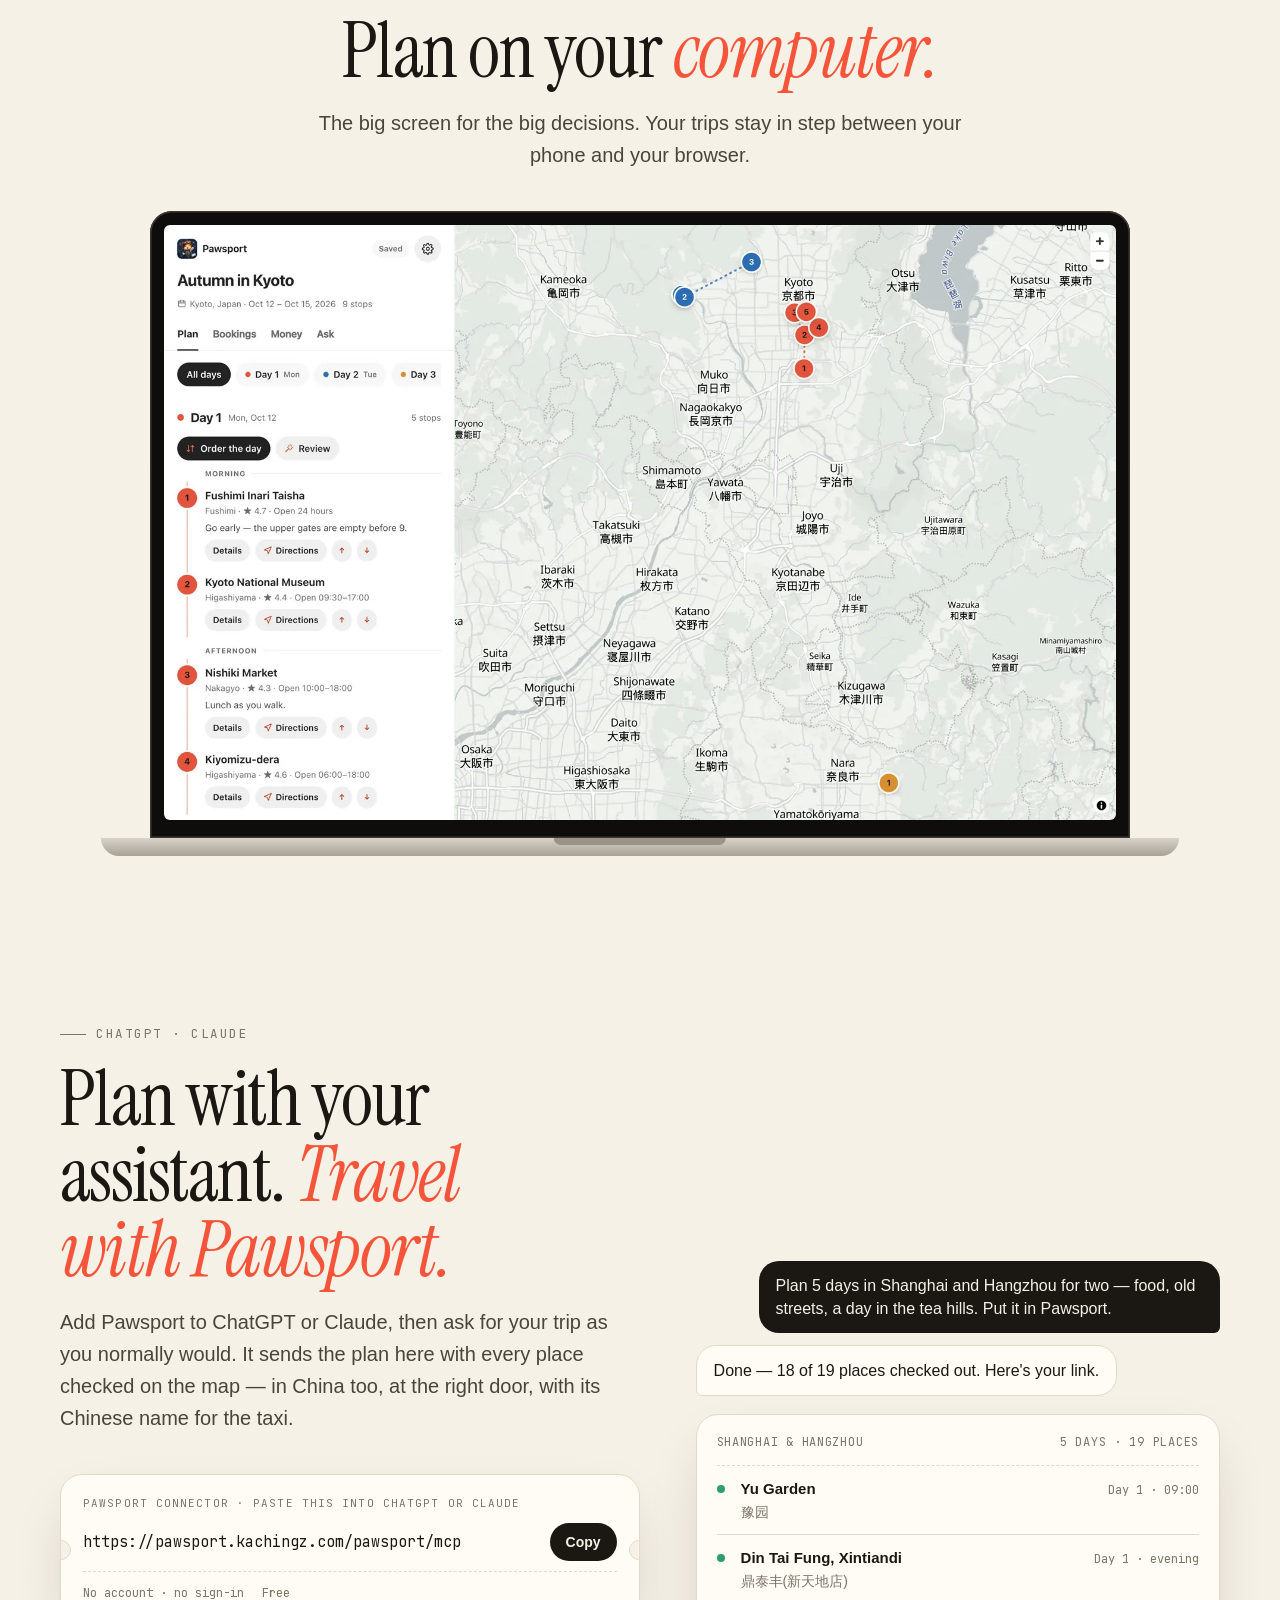
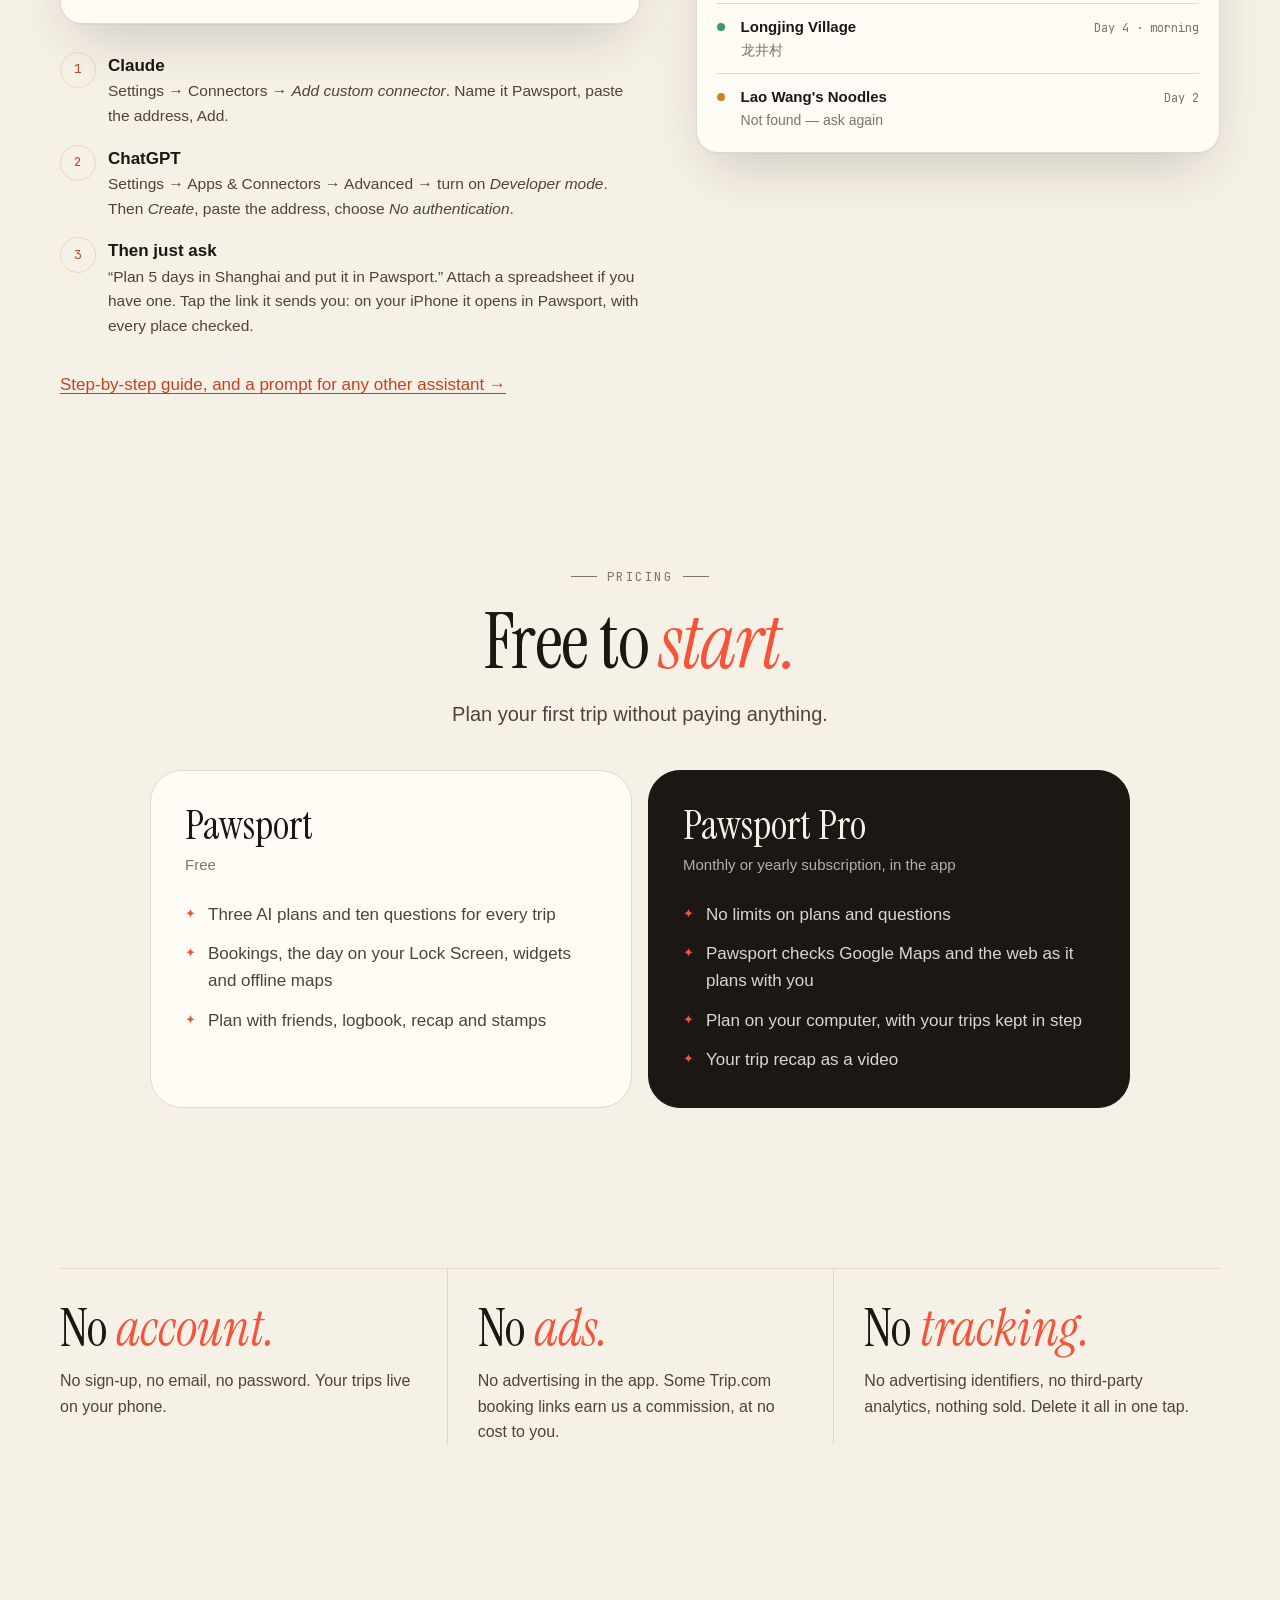
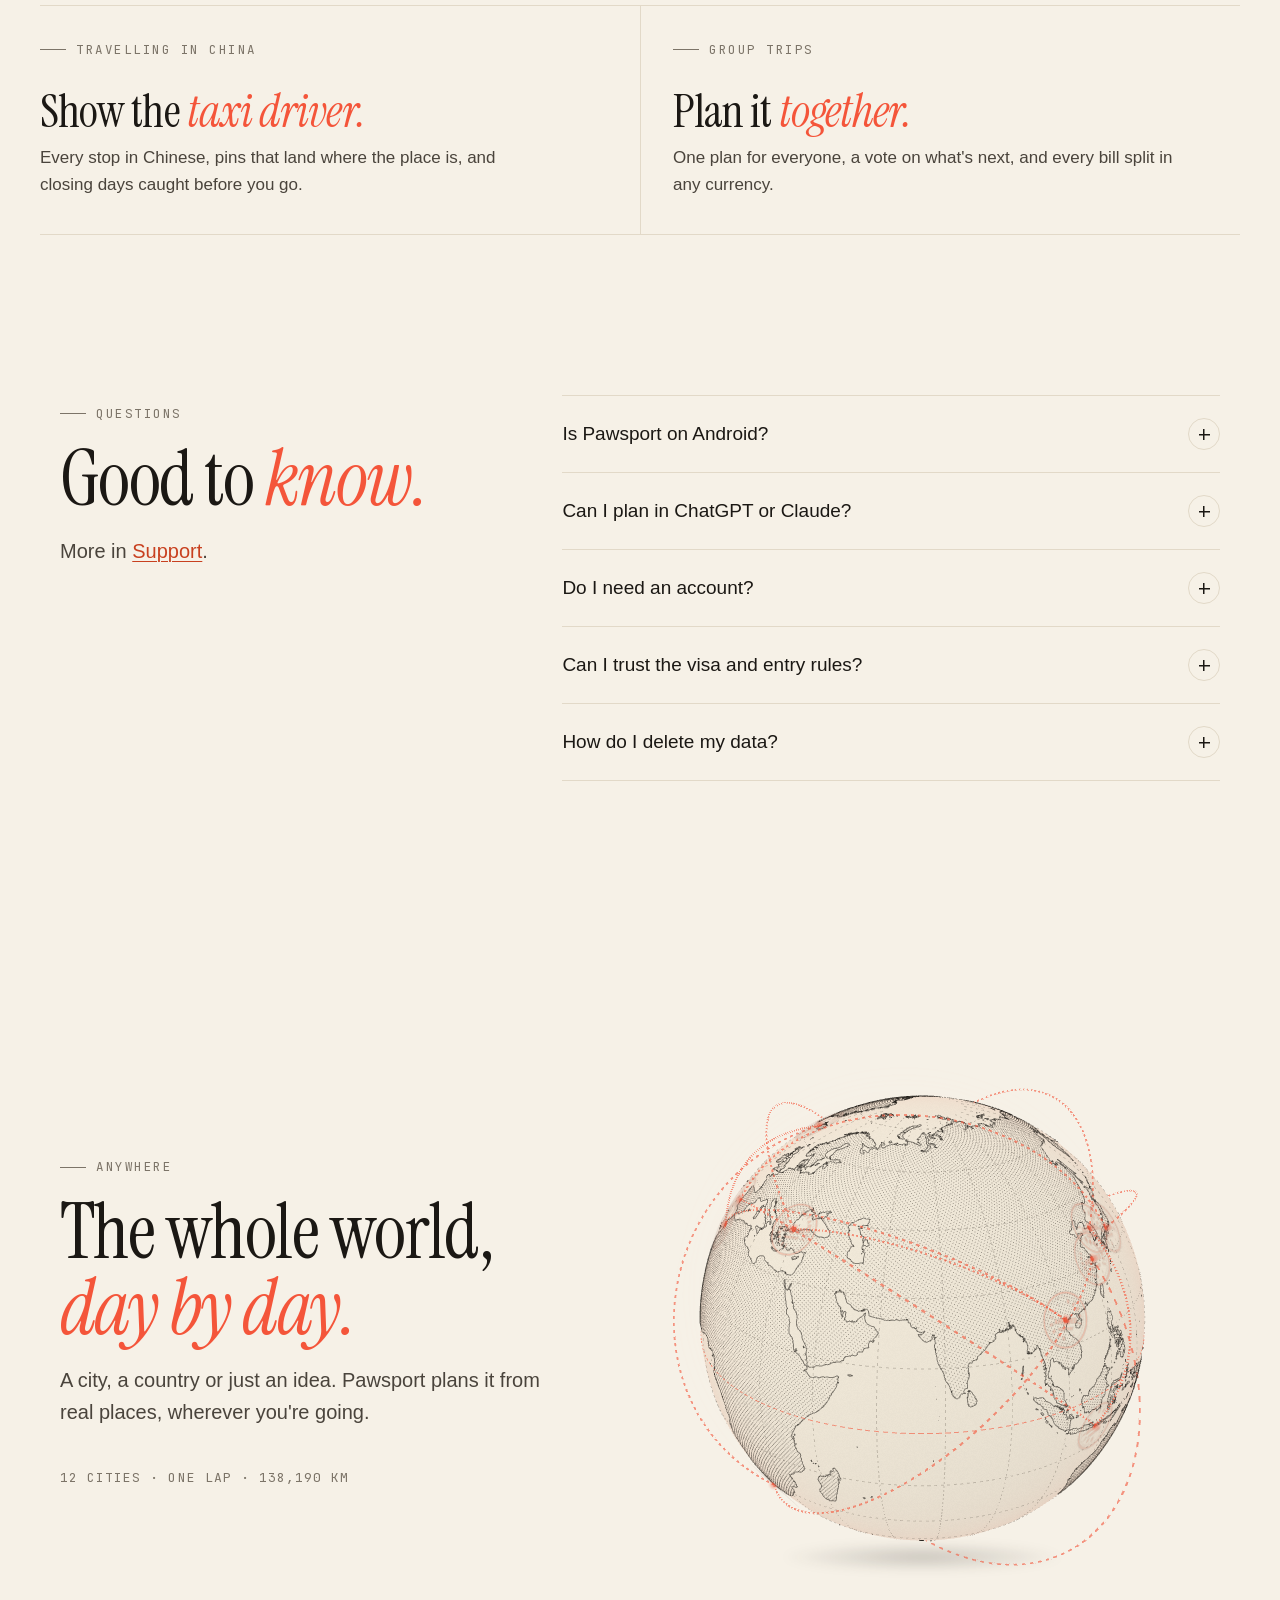
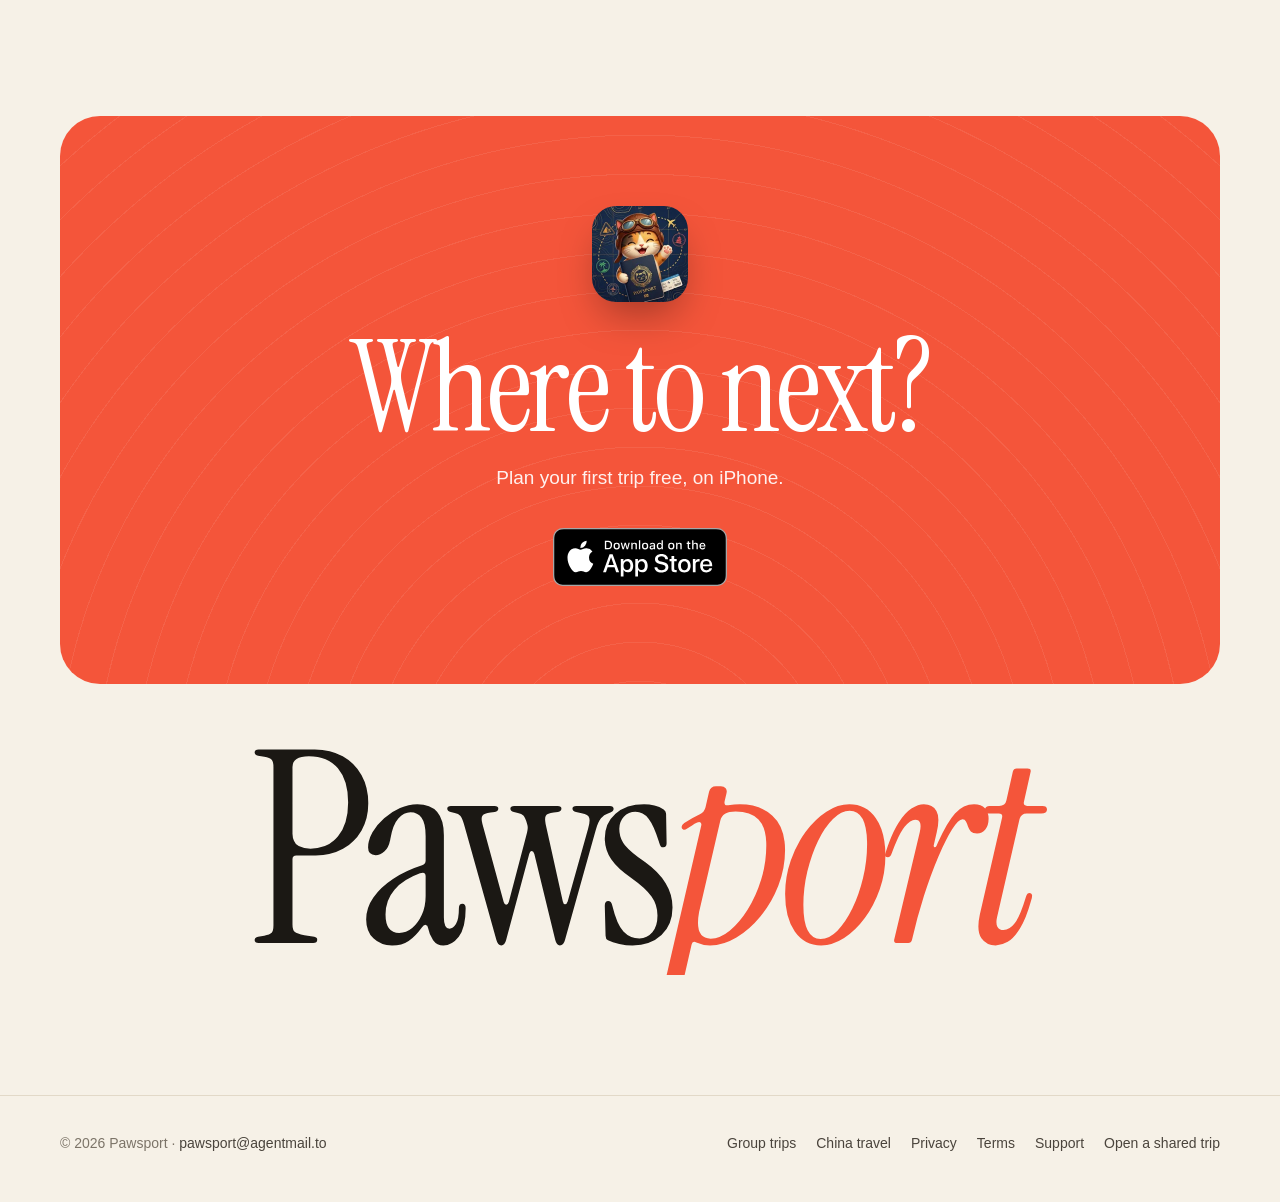
==== commit eca7bc41: "Landing pages: China travel and group trips, each with a film plate (real screen keyed in), the scre" ====
--- a/index.html
+++ b/index.html
@@ -26,7 +26,7 @@
 <meta name="twitter:image:alt" content="Pawsport: a cat in a flying helmet holding a passport. Plan less. Wander more.">
 <link rel="icon" href="img/icon-96.png">
 <link rel="apple-touch-icon" href="img/apple-touch-icon.png">
-<link rel="preload" href="fonts/InstrumentSerif-latin.woff2" as="font" type="font/woff2" crossorigin><link rel="preload" href="fonts/Inter-latin.woff2" as="font" type="font/woff2" crossorigin><link rel="stylesheet" href="site.css?v=11">
+<link rel="preload" href="fonts/InstrumentSerif-latin.woff2" as="font" type="font/woff2" crossorigin><link rel="preload" href="fonts/Inter-latin.woff2" as="font" type="font/woff2" crossorigin><link rel="stylesheet" href="site.css?v=14">
 <script>document.documentElement.classList.add('js')</script>
 <script type="application/ld+json">
 {
@@ -471,6 +471,12 @@
 </section>
 
 <section class="section tight">
+  <div class="wrap lp-links">
+    <a href="china.html"><span class="eyebrow">Travelling in China</span><b>Show the <em>taxi driver.</em></b><span>Every stop in Chinese, pins that land where the place is, and closing days caught before you go.</span></a>
+    <a href="group-trips.html"><span class="eyebrow">Group trips</span><b>Plan it <em>together.</em></b><span>One plan for everyone, a vote on what's next, and every bill split in any currency.</span></a>
+  </div>
+</section>
+<section class="section tight">
   <div class="wrap faq">
     <div><p class="eyebrow rv">Questions</p><h2 class="h2 rv">Good to <em>know.</em></h2><p class="sub rv">More in <a href="support.html">Support</a>.</p></div>
     <div class="rv">
@@ -519,6 +525,8 @@
   <div class="wrap">
     <span>© 2026 Pawsport · <a href="mailto:pawsport@agentmail.to">pawsport@agentmail.to</a></span>
     <nav>
+      <a href="group-trips.html">Group trips</a>
+      <a href="china.html">China travel</a>
       <a href="privacy.html">Privacy</a>
       <a href="terms.html">Terms</a>
       <a href="support.html">Support</a>
--- a/site.css
+++ b/site.css
@@ -509,3 +509,56 @@
 .assist .stub-url { font-size: 15px; white-space: nowrap; overflow-wrap: normal; }
 @media (max-width: 520px) { .assist .stub-url { white-space: normal; word-break: break-all; font-size: 14px; } }
 .assist-more { margin: 0; font-weight: 500; }
+
+/* Landing pages for a theme (china.html, group-trips.html), 13 Oct 2026:
+   a photograph from the film with the real screen in the phone, then one
+   point per row with the screen that proves it. Same type and paper as home. */
+.lp-hero { padding: 56px 0 24px; }
+.lp-hero .wrap:first-child { display: grid; grid-template-columns: 1fr 1.15fr; gap: 56px; align-items: center; }
+.lp-hero h1 { font-family: var(--serif); font-weight: 400; font-size: clamp(54px, 7.4vw, 104px); line-height: .94; letter-spacing: -.025em; margin: 16px 0 22px; text-wrap: balance; }
+.lp-hero h1 em { color: var(--coral); }
+.lp-hero .lede { font-size: clamp(18px, 1.7vw, 21px); color: var(--hof); max-width: 31em; margin: 0 0 28px; text-wrap: pretty; }
+.lp-photo { margin: 0; border-radius: var(--r-xl); overflow: hidden; aspect-ratio: 5 / 4; background: var(--sand);
+  box-shadow: 0 40px 80px -30px rgba(40, 26, 12, .45); }
+.lp-photo img { width: 100%; height: 100%; object-fit: cover; display: block; }
+.lp-facts { display: grid; grid-template-columns: repeat(3, 1fr); gap: 0; margin: 64px 0 0; border-top: 1px solid var(--line); }
+.lp-facts div { padding: 26px 24px 0 0; }
+.lp-facts div + div { padding-left: 24px; border-left: 1px solid var(--line); }
+.lp-facts b { display: block; font-family: var(--serif); font-weight: 400; font-size: clamp(40px, 4.4vw, 60px); line-height: 1; letter-spacing: -.02em; font-variant-numeric: tabular-nums; }
+.lp-facts span { display: block; margin-top: 10px; color: var(--hof); font-size: 15.5px; max-width: 22em; }
+.lp-rows { display: grid; gap: 110px; margin-top: 30px; }
+.lp-row { display: grid; grid-template-columns: 300px minmax(0, 1fr); gap: 80px; align-items: center; }
+.lp-row:nth-child(even) { grid-template-columns: minmax(0, 1fr) 300px; }
+.lp-row:nth-child(even) figure { order: 2; }
+.lp-row figure { margin: 0; }
+.lp-row .n { font-family: var(--mono); font-size: 13px; color: var(--coral-deep); letter-spacing: .1em; margin: 0 0 16px; }
+.lp-row h2 { font-family: var(--serif); font-weight: 400; font-size: clamp(38px, 4.4vw, 62px); line-height: 1; letter-spacing: -.02em; margin: 0 0 20px; text-wrap: balance; }
+.lp-row p { font-size: 19px; color: var(--hof); margin: 0 0 14px; max-width: 30em; text-wrap: pretty; }
+.lp-row .ticks { list-style: none; margin: 14px 0 0; padding: 0; display: grid; gap: 10px; }
+.lp-row .ticks li { display: flex; gap: 12px; color: var(--hof); }
+.lp-row .ticks li::before { content: ""; flex: none; width: 18px; height: 18px; margin-top: 4px; border-radius: 50%; background: var(--coral-soft) url("data:image/svg+xml,%3Csvg xmlns='http://www.w3.org/2000/svg' viewBox='0 0 24 24' fill='none' stroke='%23C8401F' stroke-width='3.5' stroke-linecap='round' stroke-linejoin='round'%3E%3Cpath d='M6 12.5l4 4 8-9'/%3E%3C/svg%3E") center/11px no-repeat; }
+.lp-row .zh { font-family: "PingFang SC", "Hiragino Sans GB", "Noto Sans SC", sans-serif; }
+.lp-chat { display: grid; gap: 10px; margin: 18px 0 6px; max-width: 30em; }
+.lp-chat p { margin: 0; font-size: 16.5px; padding: 12px 16px; border-radius: 20px; max-width: 26em; }
+.lp-chat .you { justify-self: end; background: var(--ink); color: var(--paper); border-bottom-right-radius: 6px; }
+.lp-chat .ans { background: var(--card); border: 1px solid var(--line); color: var(--hof); border-bottom-left-radius: 6px; }
+.lp-more { margin-top: 26px; font-size: 16px; color: var(--muted); }
+@media (max-width: 860px) {
+  .lp-hero { padding-top: 28px; }
+  .lp-hero .wrap:first-child, .lp-row, .lp-row:nth-child(even) { grid-template-columns: 1fr; gap: 34px; }
+  .lp-row:nth-child(even) figure { order: 0; }
+  .lp-row figure .phone { width: 250px; margin: 0 auto; }
+  .lp-rows { gap: 80px; }
+  .lp-facts { grid-template-columns: 1fr; }
+  .lp-facts div + div { padding-left: 0; border-left: 0; border-top: 1px solid var(--line); }
+  .lp-facts div { padding: 20px 0; }
+}
+/* Home: the two landing pages, as a pair of hairline rows (not cards). */
+.lp-links { display: grid; grid-template-columns: 1fr 1fr; border-top: 1px solid var(--line); border-bottom: 1px solid var(--line); padding: 0; }
+.lp-links a { display: grid; gap: 10px; padding: 34px 32px 36px 0; color: inherit; text-decoration: none; }
+.lp-links a + a { padding-left: 32px; border-left: 1px solid var(--line); }
+.lp-links b { font-family: var(--serif); font-weight: 400; font-size: clamp(34px, 3.6vw, 50px); line-height: 1; letter-spacing: -.02em; }
+.lp-links b em { color: var(--coral); }
+.lp-links span:last-child { color: var(--hof); max-width: 30em; }
+.lp-links a:hover b { color: var(--coral-deep); }
+@media (max-width: 860px) { .lp-links { grid-template-columns: 1fr; } .lp-links a + a { padding-left: 0; border-left: 0; border-top: 1px solid var(--line); } }
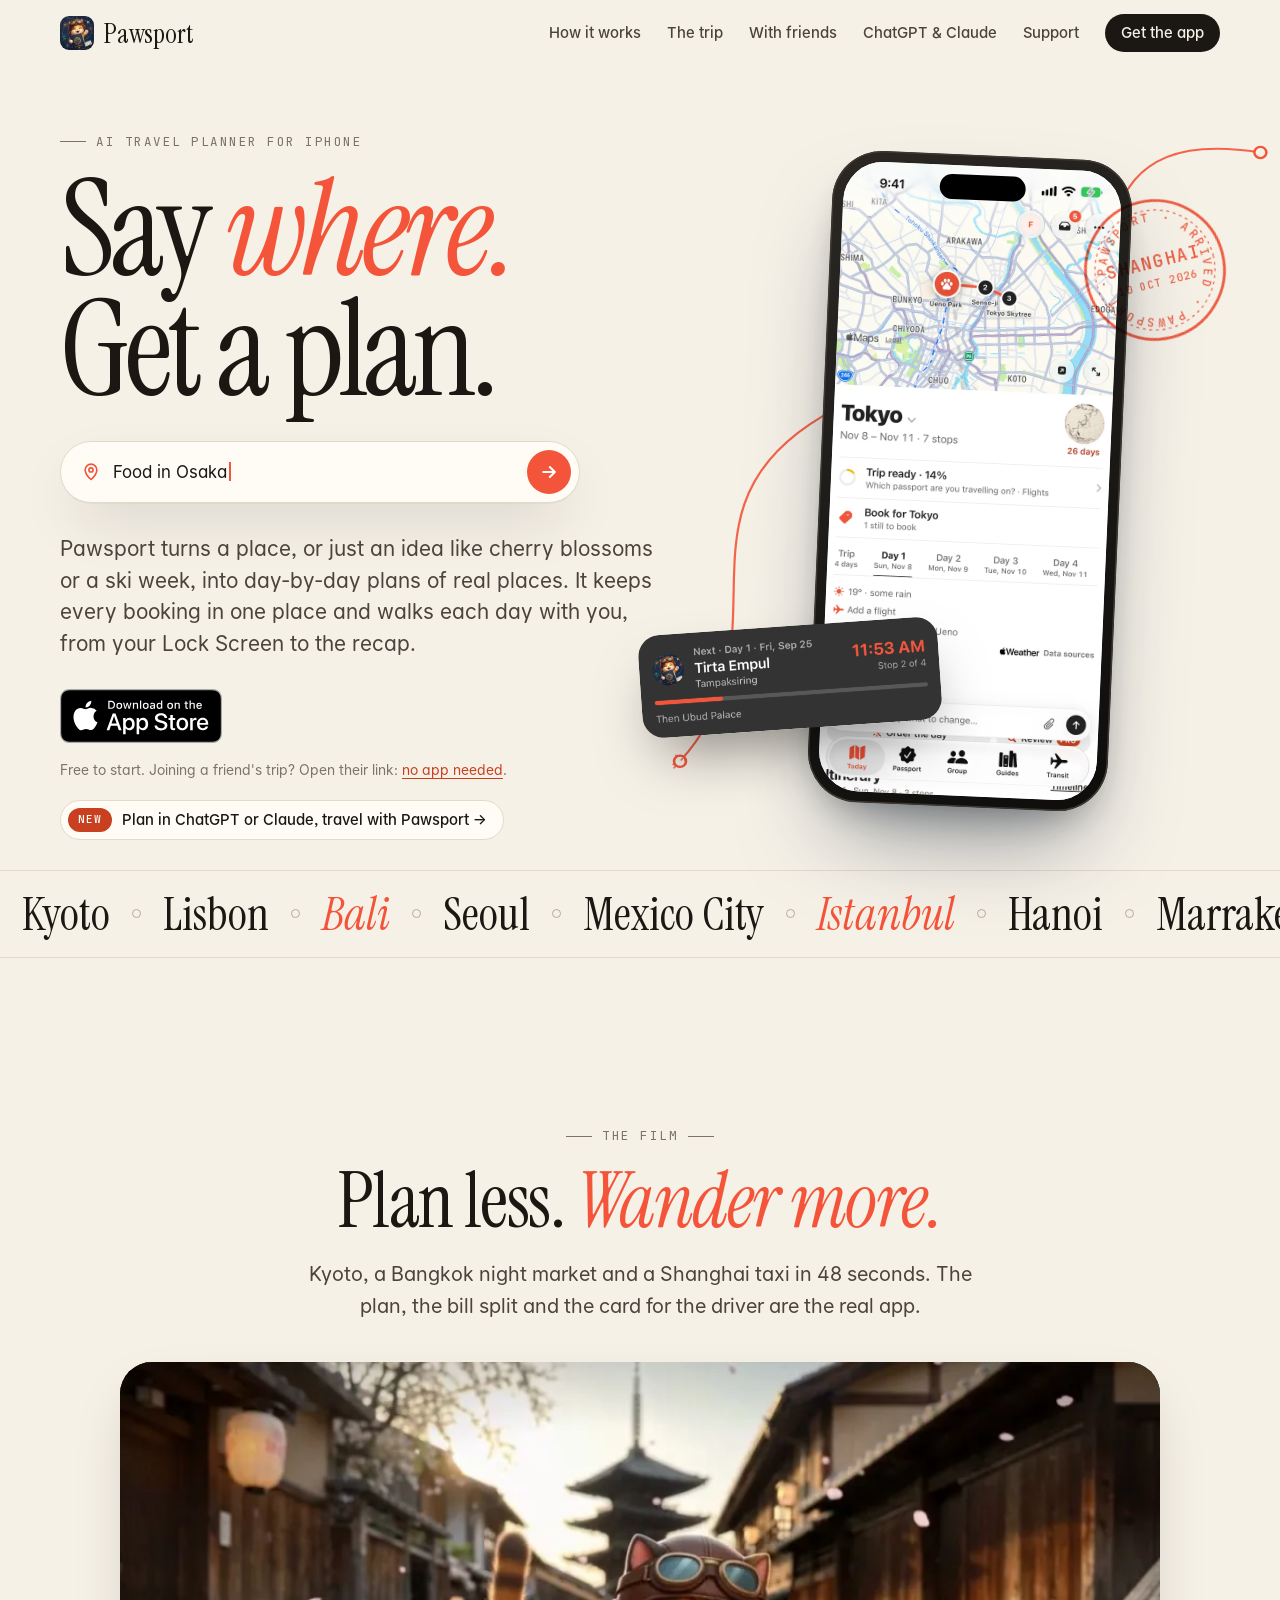
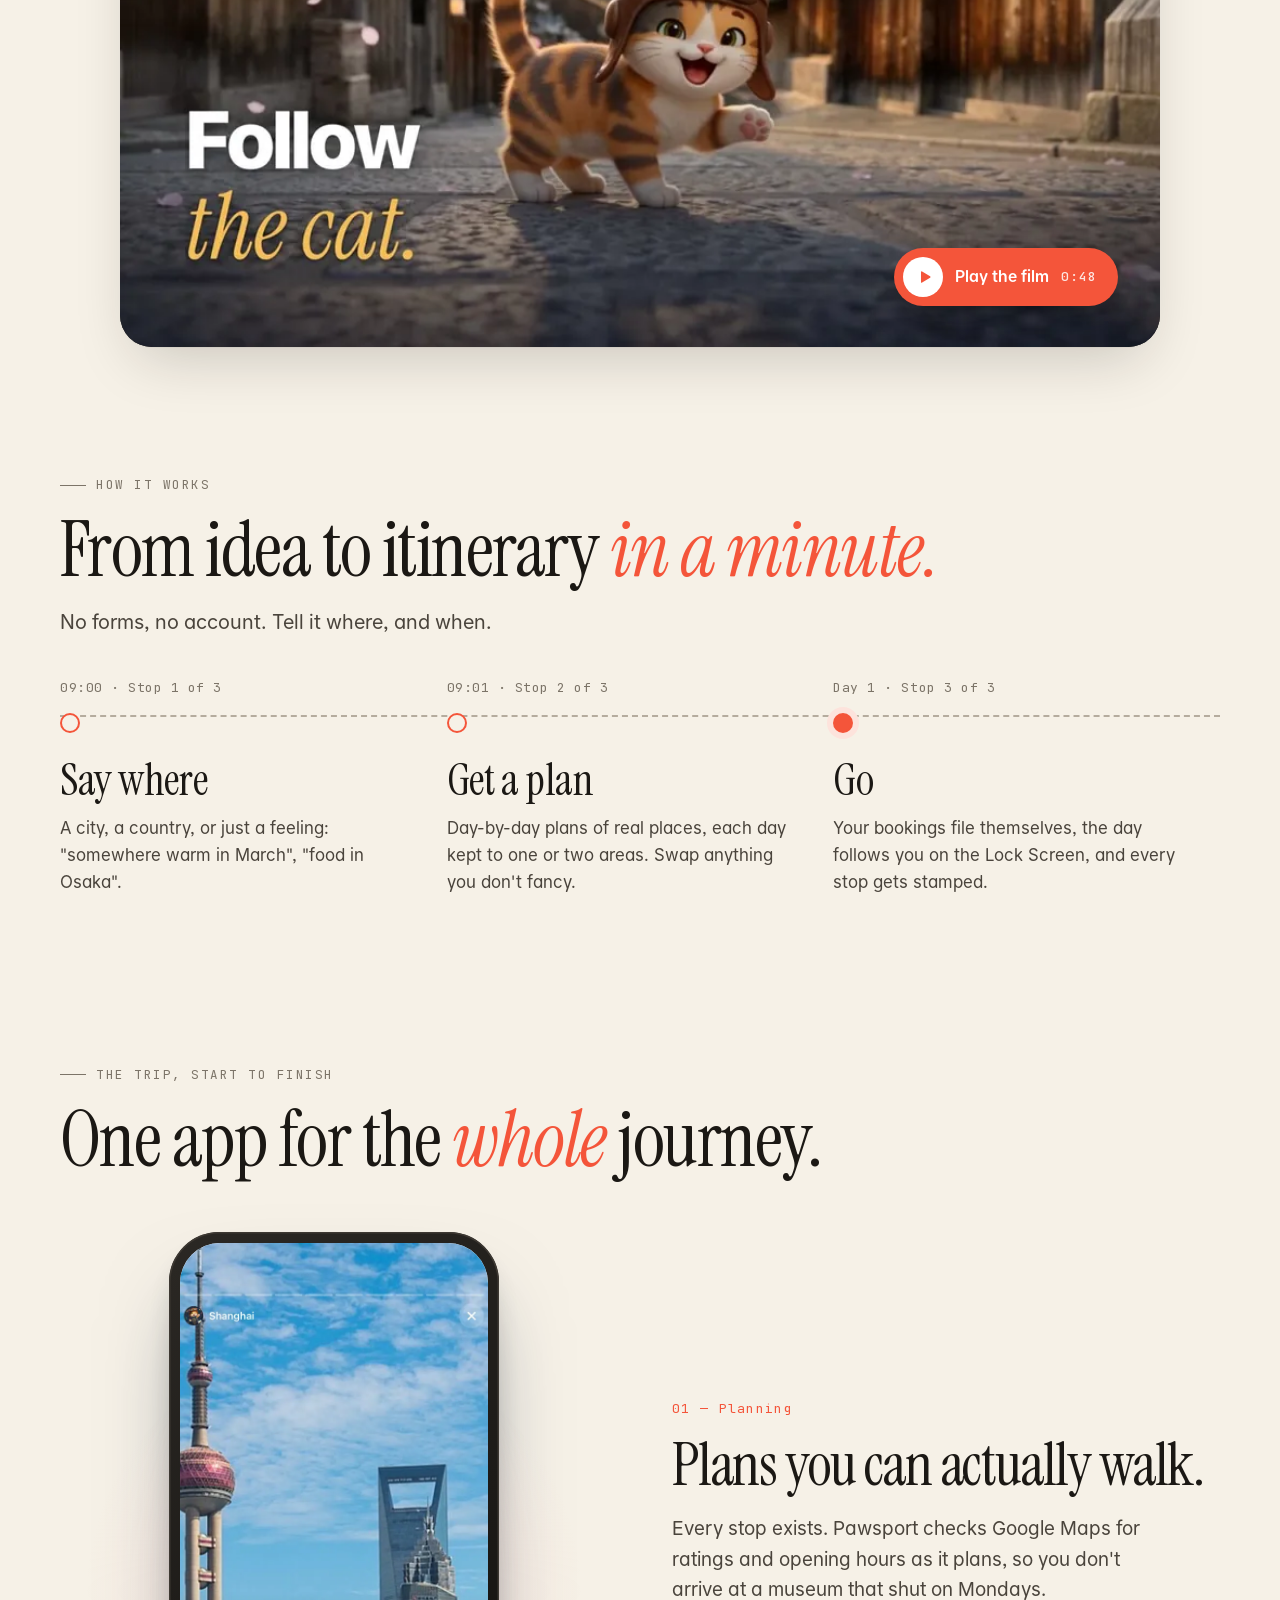
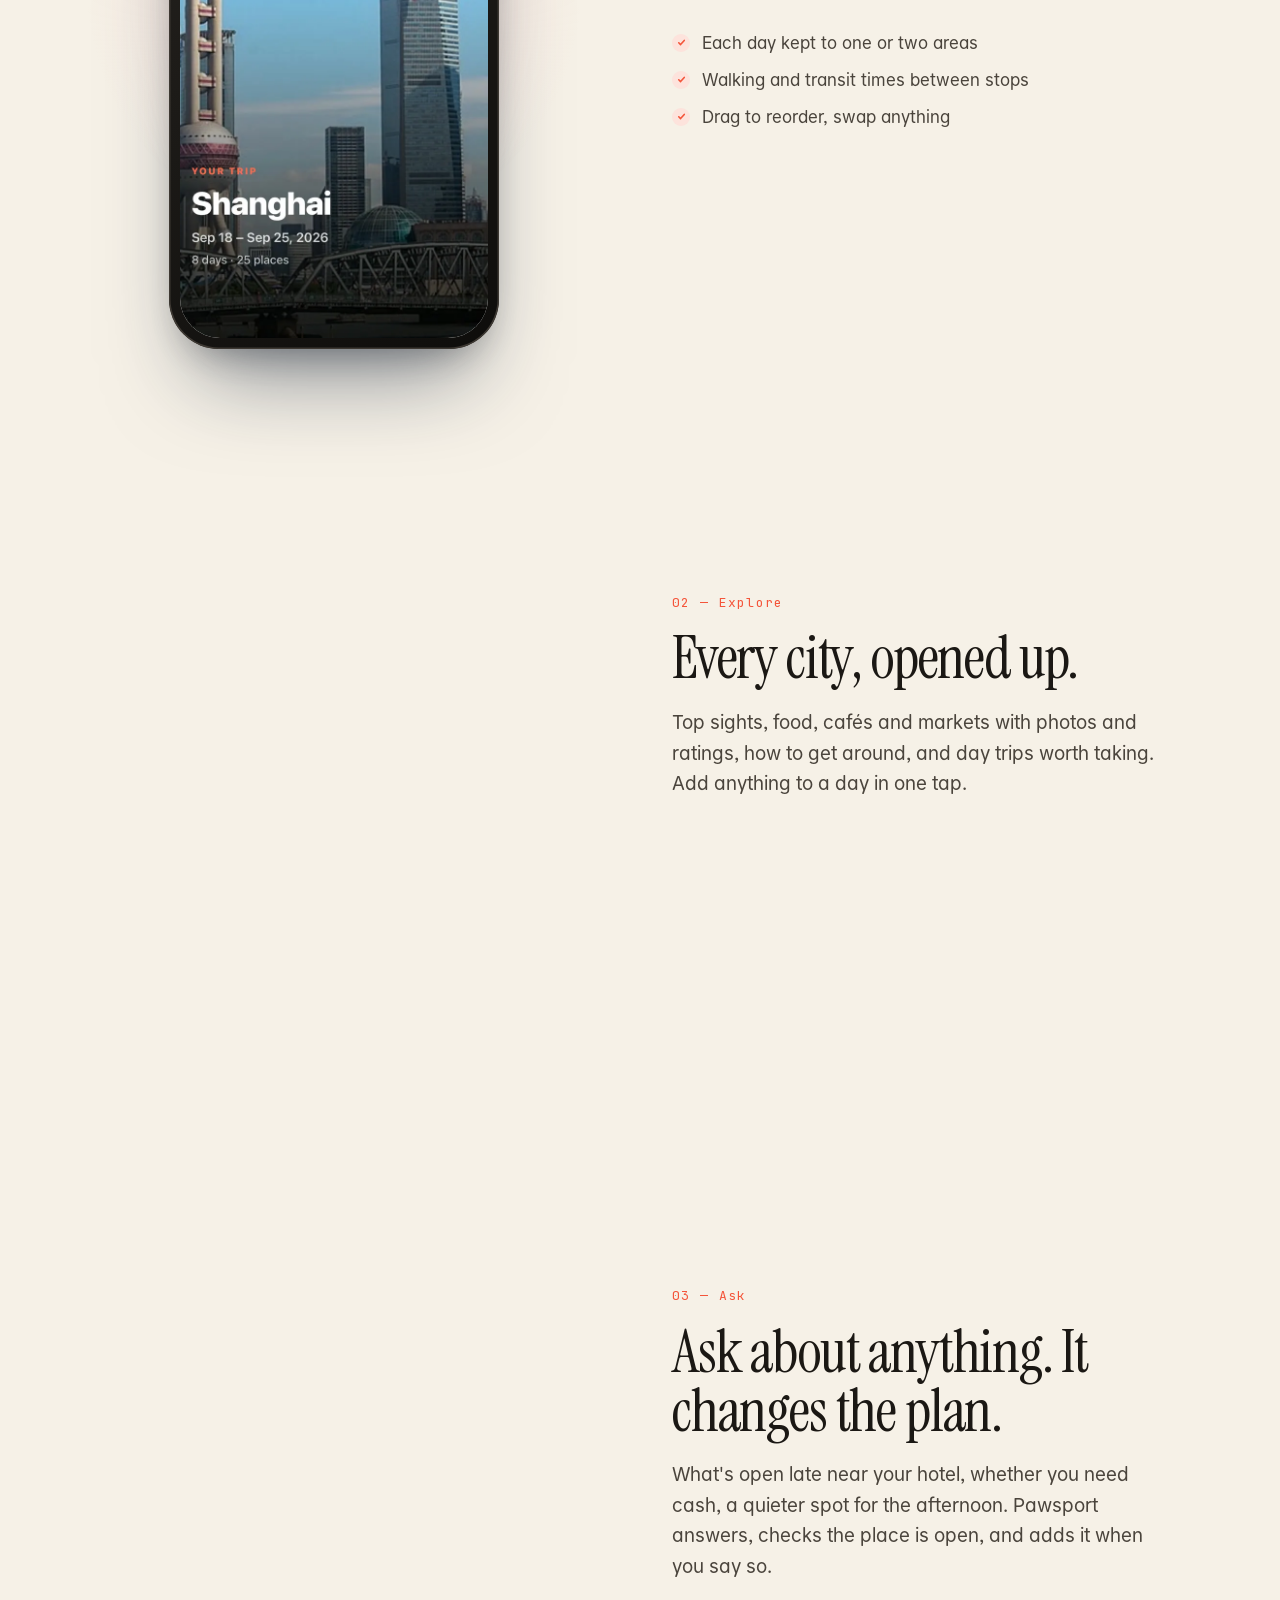
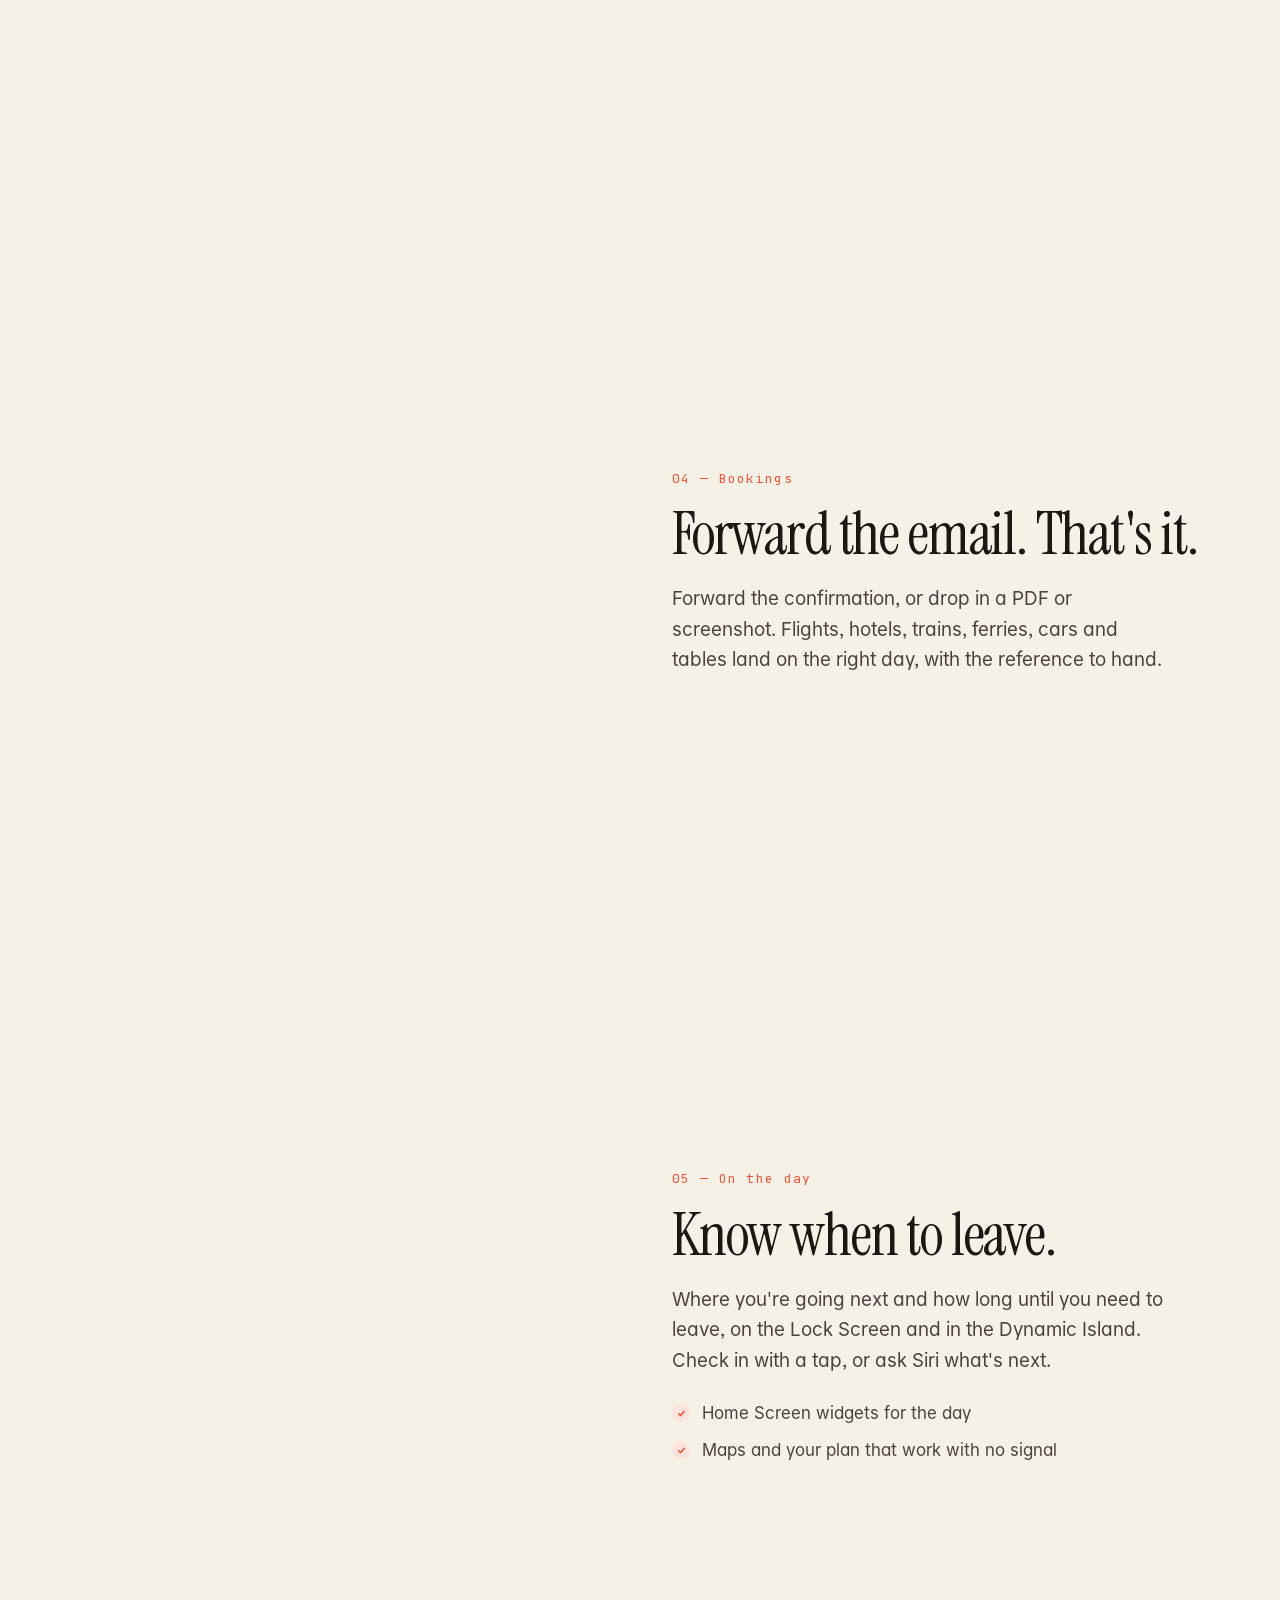
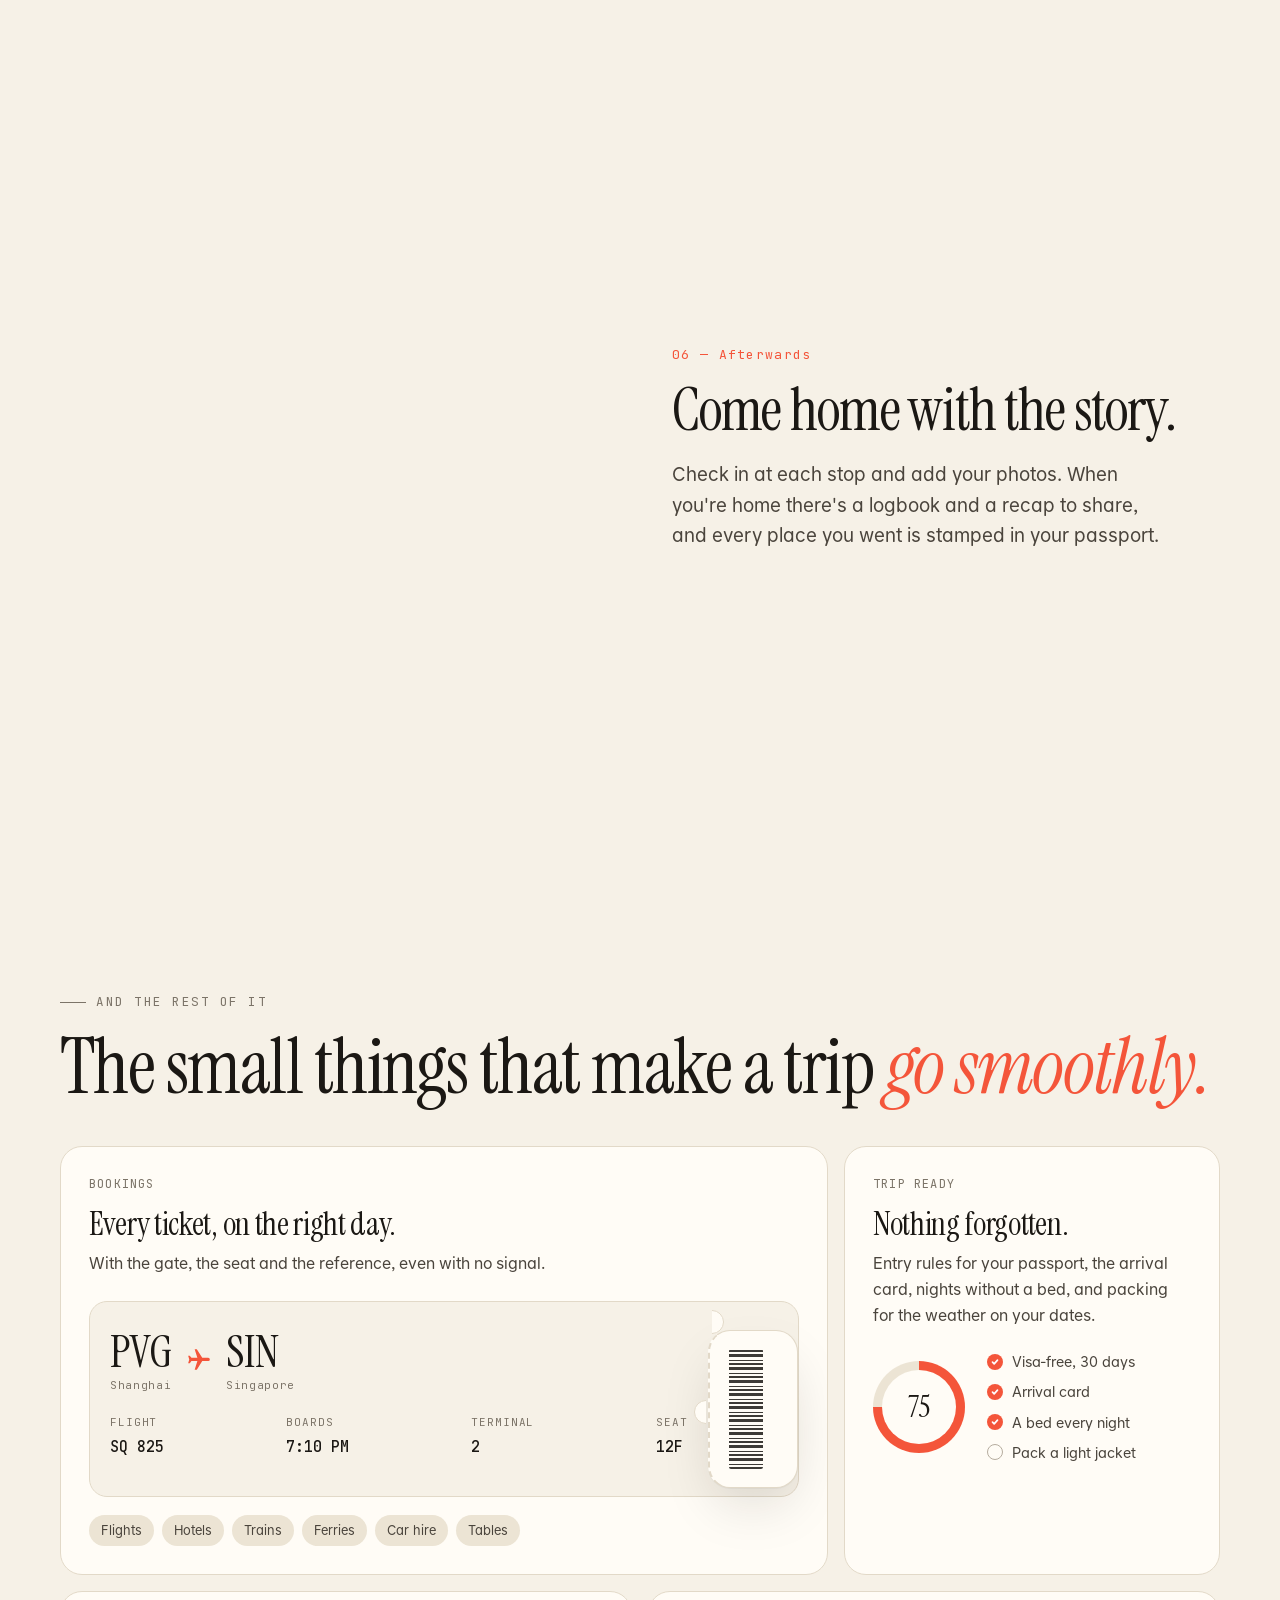
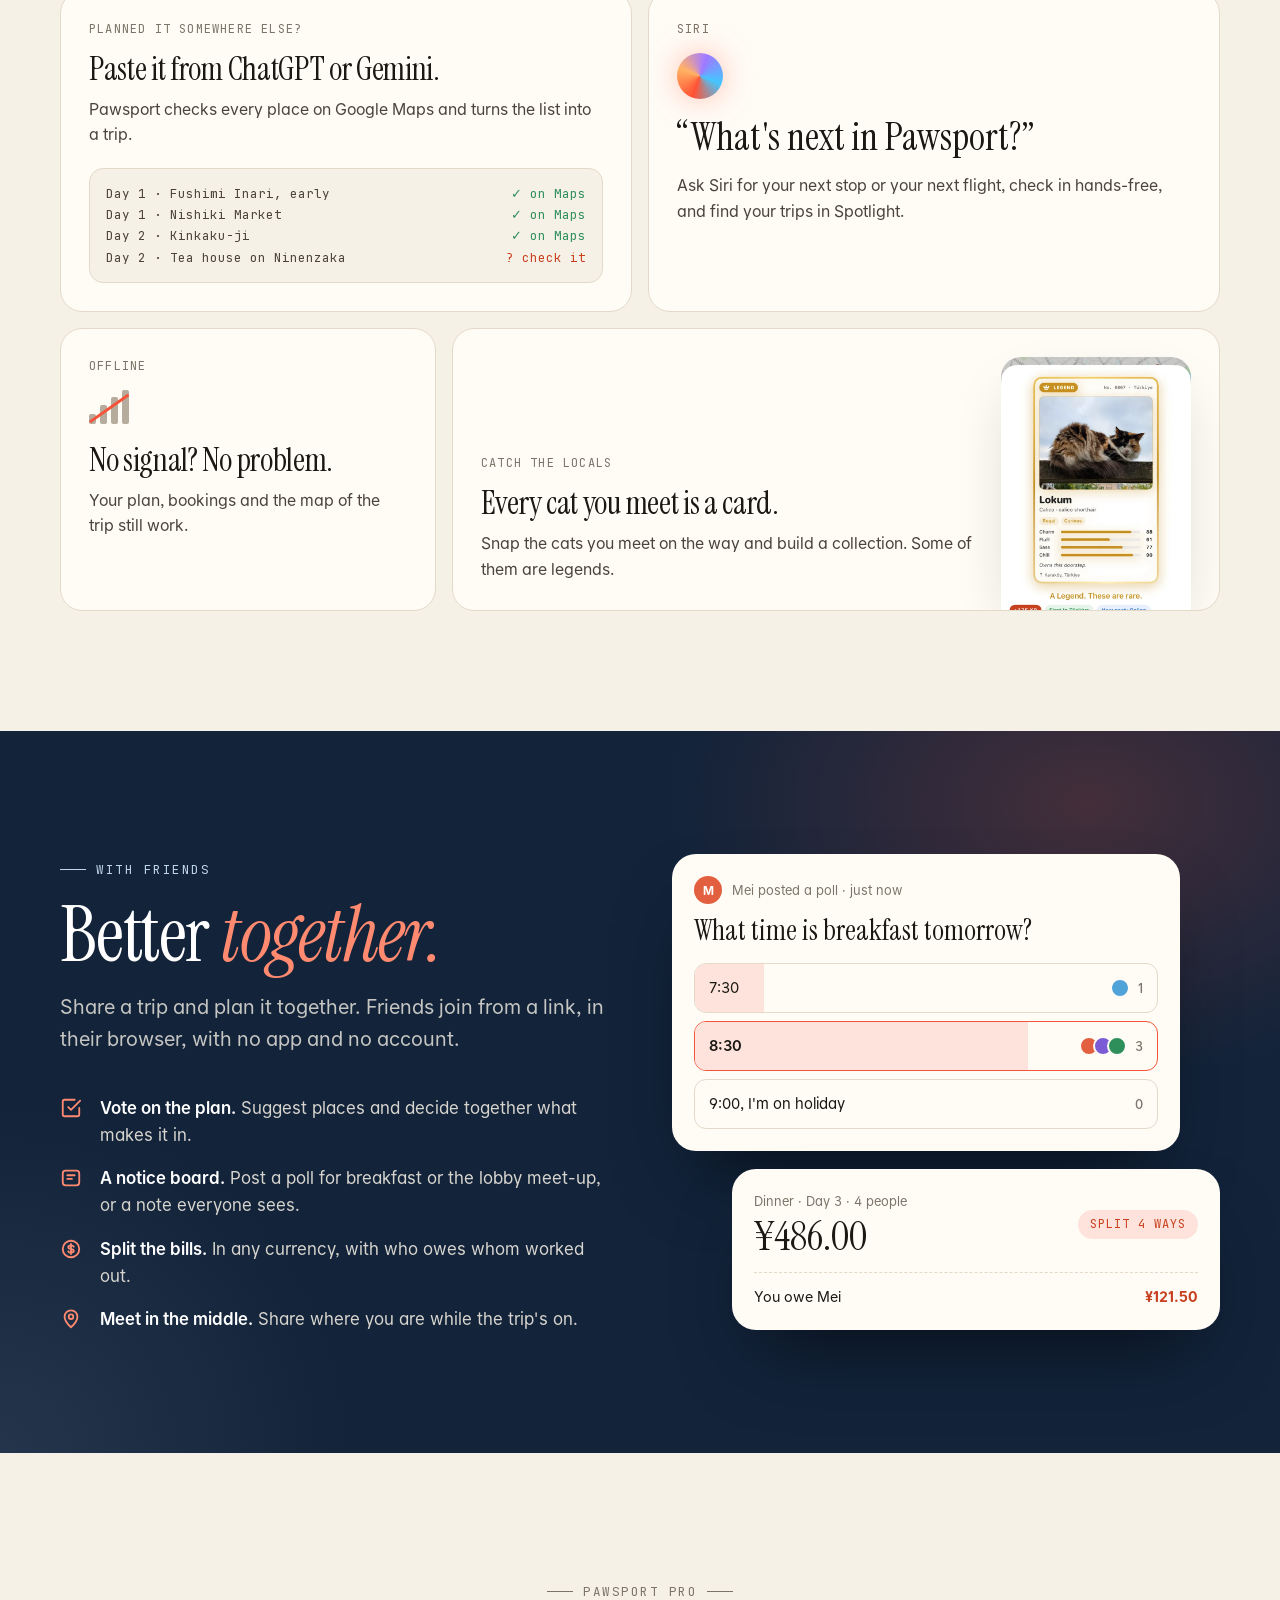
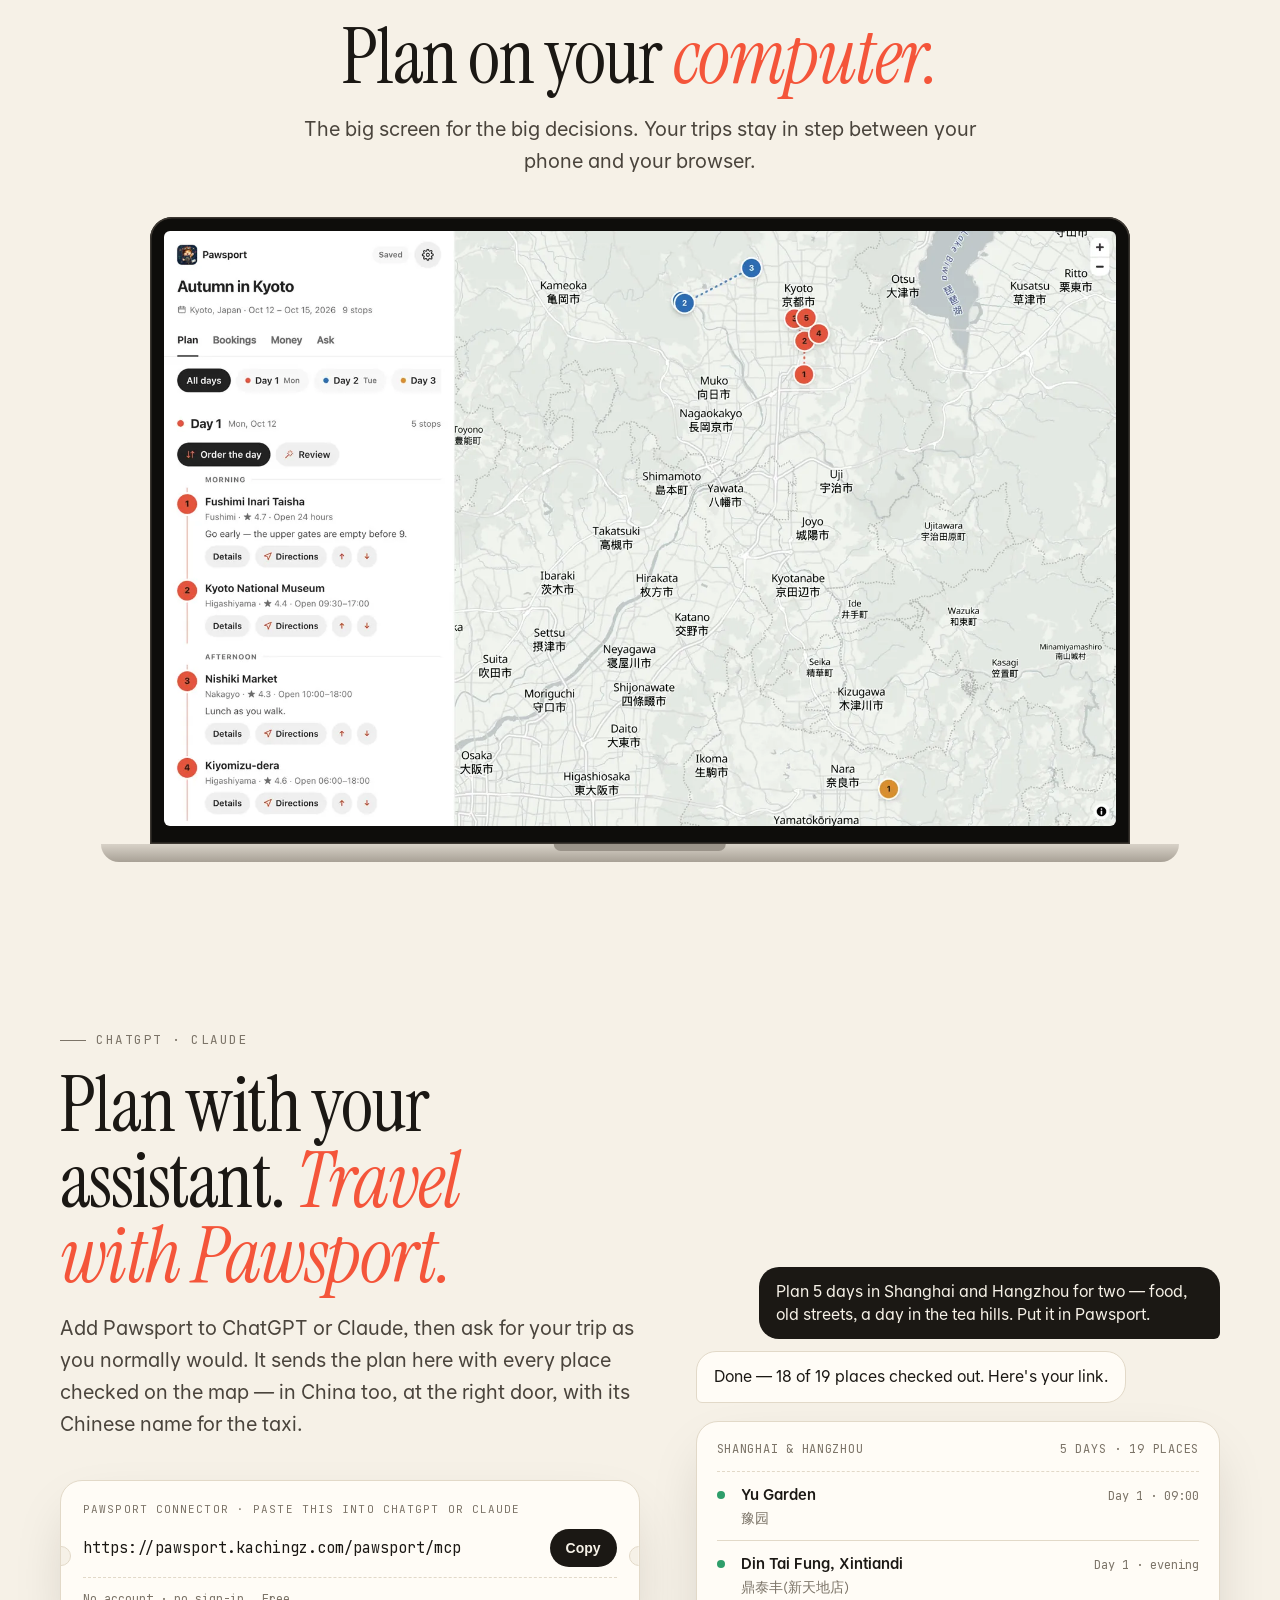
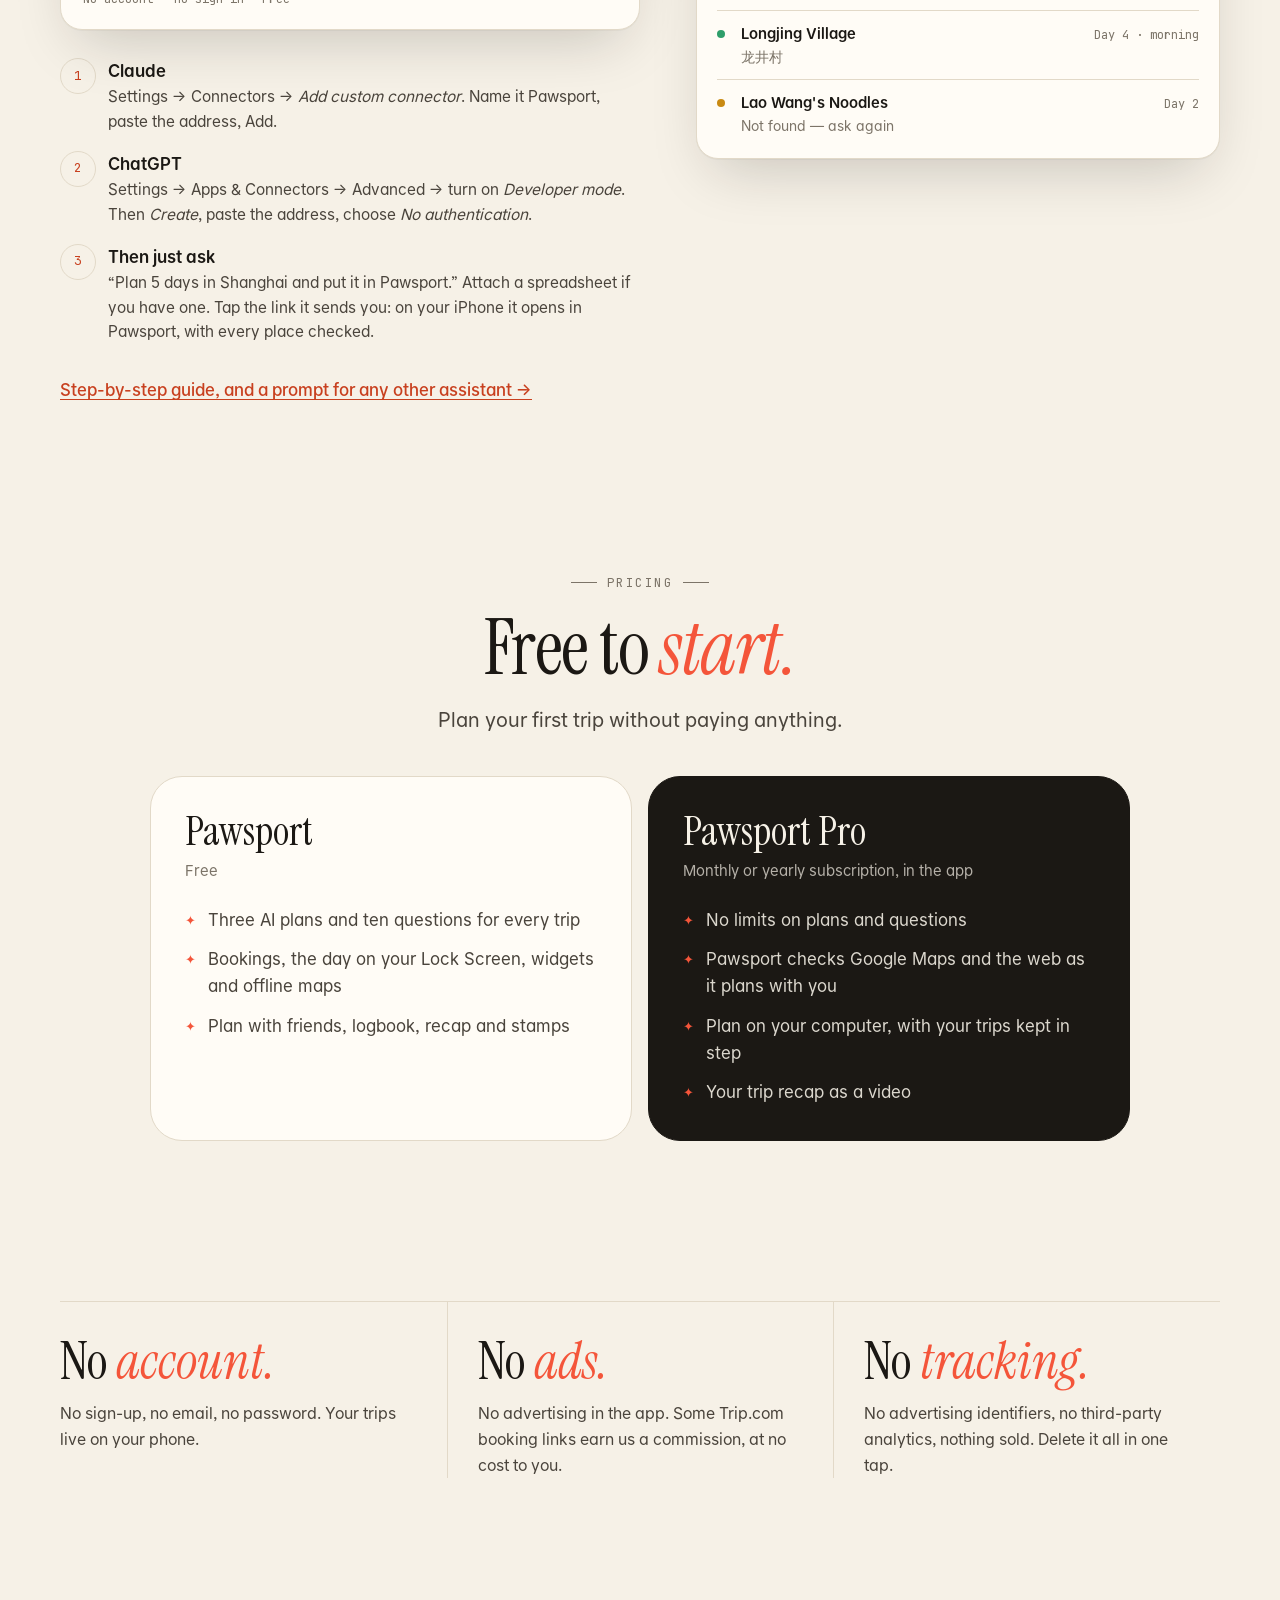
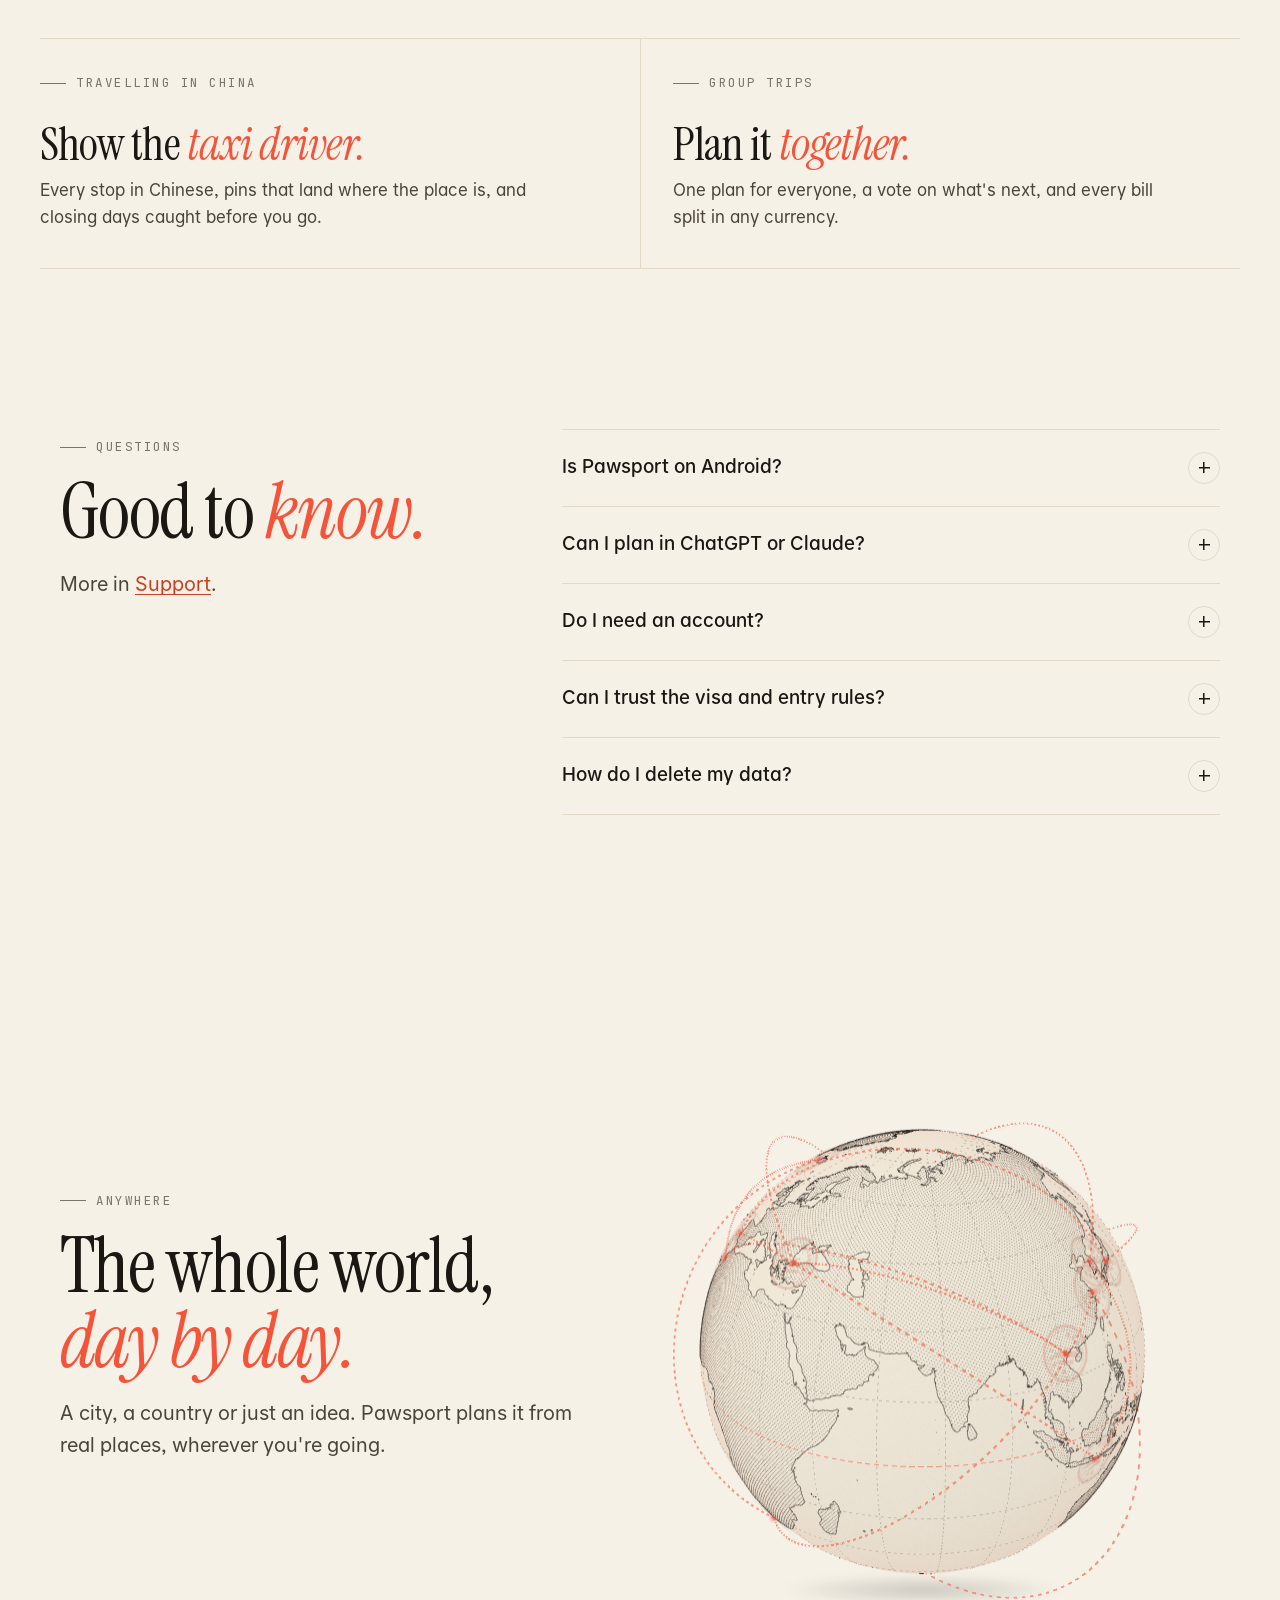
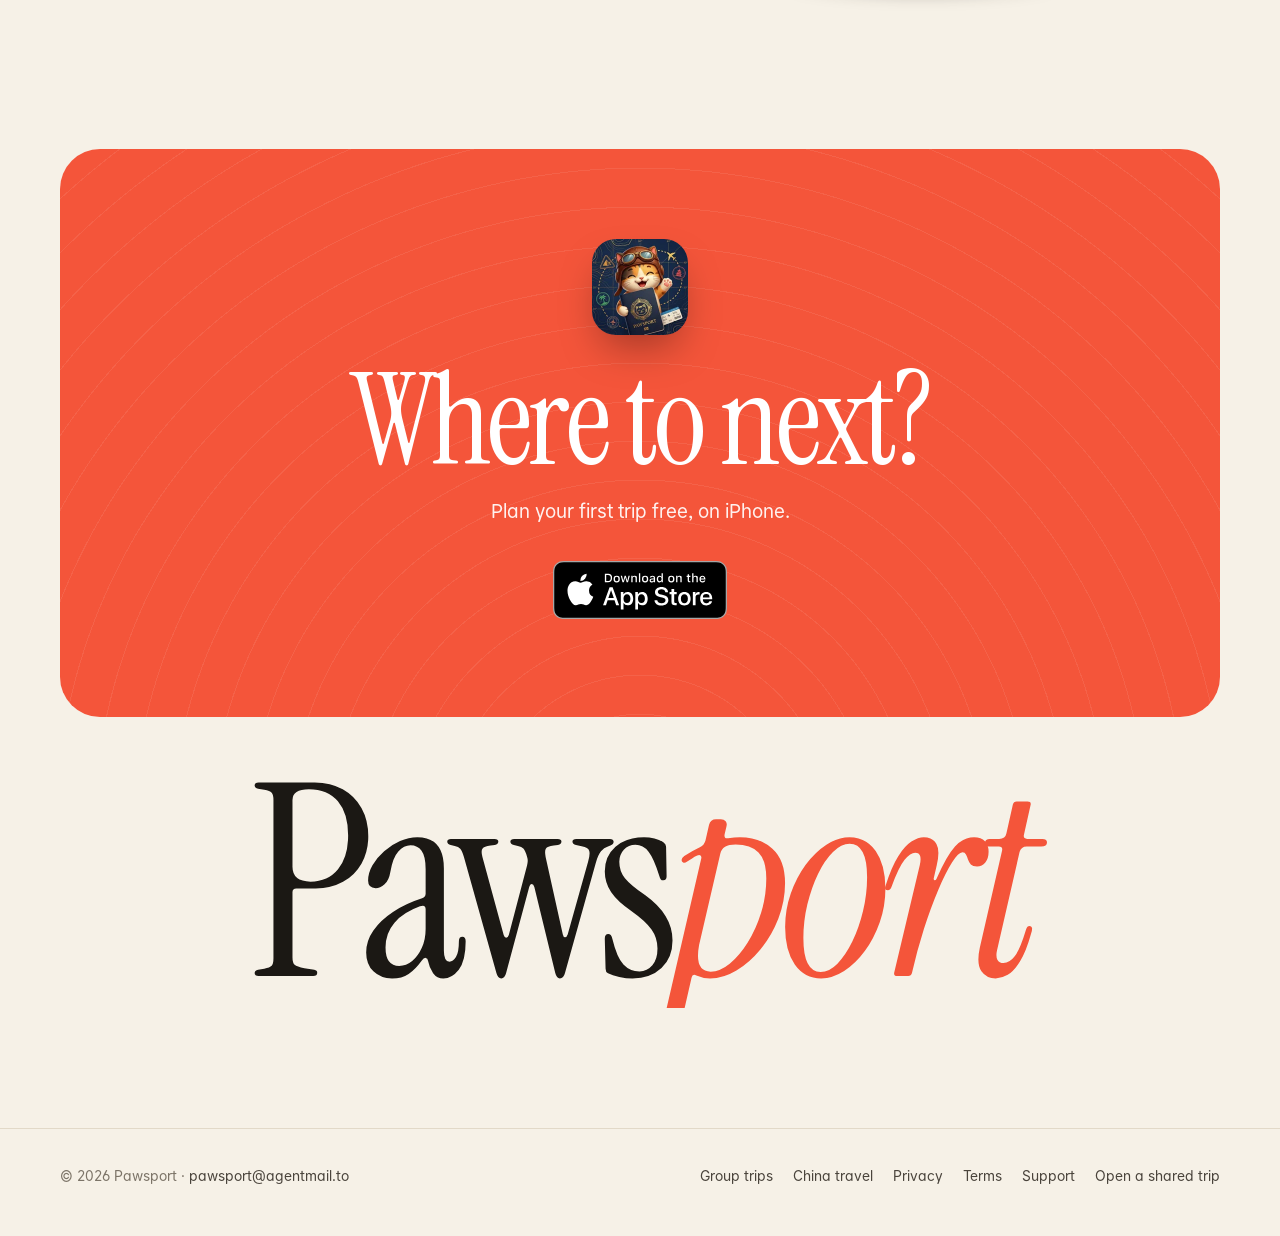
==== commit 57ca2119: "Allo as the brand face: app titles and hero numbers, the site, screenshot captions Allo 1.0.1 (Josh " ====
--- a/index.html
+++ b/index.html
@@ -26,7 +26,7 @@
 <meta name="twitter:image:alt" content="Pawsport: a cat in a flying helmet holding a passport. Plan less. Wander more.">
 <link rel="icon" href="img/icon-96.png">
 <link rel="apple-touch-icon" href="img/apple-touch-icon.png">
-<link rel="preload" href="fonts/InstrumentSerif-latin.woff2" as="font" type="font/woff2" crossorigin><link rel="preload" href="fonts/Inter-latin.woff2" as="font" type="font/woff2" crossorigin><link rel="stylesheet" href="site.css?v=14">
+<link rel="preload" href="fonts/InstrumentSerif-latin.woff2" as="font" type="font/woff2" crossorigin><link rel="preload" href="fonts/Allo-Regular.woff2" as="font" type="font/woff2" crossorigin><link rel="stylesheet" href="site.css?v=15">
 <script>document.documentElement.classList.add('js')</script>
 <script type="application/ld+json">
 {
--- a/site.css
+++ b/site.css
@@ -4,8 +4,11 @@
 @font-face { font-family: 'Instrument Serif'; font-style: normal; font-weight: 400; font-display: swap; src: url(fonts/InstrumentSerif-latin.woff2) format('woff2'); unicode-range: U+0000-00FF, U+0131, U+0152-0153, U+02BB-02BC, U+02C6, U+02DA, U+02DC, U+0304, U+0308, U+0329, U+2000-206F, U+20AC, U+2122, U+2191, U+2193, U+2212, U+2215, U+FEFF, U+FFFD; }
 @font-face { font-family: 'Instrument Serif'; font-style: italic; font-weight: 400; font-display: swap; src: url(fonts/InstrumentSerif-Italic-latin-ext.woff2) format('woff2'); unicode-range: U+0100-02BA, U+02BD-02C5, U+02C7-02CC, U+02CE-02D7, U+02DD-02FF, U+0304, U+0308, U+0329, U+1D00-1DBF, U+1E00-1E9F, U+1EF2-1EFF, U+2020, U+20A0-20AB, U+20AD-20C4, U+2113, U+2C60-2C7F, U+A720-A7FF; }
 @font-face { font-family: 'Instrument Serif'; font-style: italic; font-weight: 400; font-display: swap; src: url(fonts/InstrumentSerif-Italic-latin.woff2) format('woff2'); unicode-range: U+0000-00FF, U+0131, U+0152-0153, U+02BB-02BC, U+02C6, U+02DA, U+02DC, U+0304, U+0308, U+0329, U+2000-206F, U+20AC, U+2122, U+2191, U+2193, U+2212, U+2215, U+FEFF, U+FFFD; }
-@font-face { font-family: 'Inter'; font-style: normal; font-weight: 400 700; font-display: swap; src: url(fonts/Inter-latin-ext.woff2) format('woff2'); unicode-range: U+0100-02BA, U+02BD-02C5, U+02C7-02CC, U+02CE-02D7, U+02DD-02FF, U+0304, U+0308, U+0329, U+1D00-1DBF, U+1E00-1E9F, U+1EF2-1EFF, U+2020, U+20A0-20AB, U+20AD-20C4, U+2113, U+2C60-2C7F, U+A720-A7FF; }
-@font-face { font-family: 'Inter'; font-style: normal; font-weight: 400 700; font-display: swap; src: url(fonts/Inter-latin.woff2) format('woff2'); unicode-range: U+0000-00FF, U+0131, U+0152-0153, U+02BB-02BC, U+02C6, U+02DA, U+02DC, U+0304, U+0308, U+0329, U+2000-206F, U+20AC, U+2122, U+2191, U+2193, U+2212, U+2215, U+FEFF, U+FFFD; }
+/* Allo by Josh Puckett, SIL OFL 1.1 (fonts/Allo-OFL.txt). Latin only; other scripts fall back. */
+@font-face { font-family: 'Allo'; font-style: normal; font-weight: 400; font-display: swap; src: url(fonts/Allo-Regular.woff2) format('woff2'); }
+@font-face { font-family: 'Allo'; font-style: normal; font-weight: 500; font-display: swap; src: url(fonts/Allo-Medium.woff2) format('woff2'); }
+@font-face { font-family: 'Allo'; font-style: normal; font-weight: 600; font-display: swap; src: url(fonts/Allo-SemiBold.woff2) format('woff2'); }
+@font-face { font-family: 'Allo'; font-style: normal; font-weight: 700; font-display: swap; src: url(fonts/Allo-Bold.woff2) format('woff2'); }
 @font-face { font-family: 'JetBrains Mono'; font-style: normal; font-weight: 400 500; font-display: swap; src: url(fonts/JetBrainsMono-latin-ext.woff2) format('woff2'); unicode-range: U+0100-02BA, U+02BD-02C5, U+02C7-02CC, U+02CE-02D7, U+02DD-02FF, U+0304, U+0308, U+0329, U+1D00-1DBF, U+1E00-1E9F, U+1EF2-1EFF, U+2020, U+20A0-20AB, U+20AD-20C4, U+2113, U+2C60-2C7F, U+A720-A7FF; }
 @font-face { font-family: 'JetBrains Mono'; font-style: normal; font-weight: 400 500; font-display: swap; src: url(fonts/JetBrainsMono-latin.woff2) format('woff2'); unicode-range: U+0000-00FF, U+0131, U+0152-0153, U+02BB-02BC, U+02C6, U+02DA, U+02DC, U+0304, U+0308, U+0329, U+2000-206F, U+20AC, U+2122, U+2191, U+2193, U+2212, U+2215, U+FEFF, U+FFFD; }
 
@@ -19,7 +22,7 @@
   --navy: #12233A; --navy-2: #1B3150; --sky: #BFD5EA;
   --link: #C8401F;
   --serif: "Instrument Serif", "Iowan Old Style", Georgia, serif;
-  --sans: Inter, -apple-system, BlinkMacSystemFont, "Segoe UI", Roboto, sans-serif;
+  --sans: Allo, -apple-system, BlinkMacSystemFont, "Segoe UI", Roboto, sans-serif;
   --mono: "JetBrains Mono", ui-monospace, "SF Mono", Menlo, monospace;
   --r-md: 14px; --r-lg: 22px; --r-xl: 32px;
   --inset: 20px;
@@ -39,7 +42,7 @@
 html { -webkit-text-size-adjust: 100%; scroll-behavior: smooth; overflow-x: clip; }
 body {
   margin: 0; background: var(--paper); color: var(--ink);
-  font: 17px/1.6 var(--sans); font-feature-settings: "ss01", "cv11";
+  font: 17px/1.6 var(--sans); font-feature-settings: "ss01", "ss03";
   -webkit-font-smoothing: antialiased; overflow-x: clip;
 }
 img { max-width: 100%; height: auto; display: block; }
